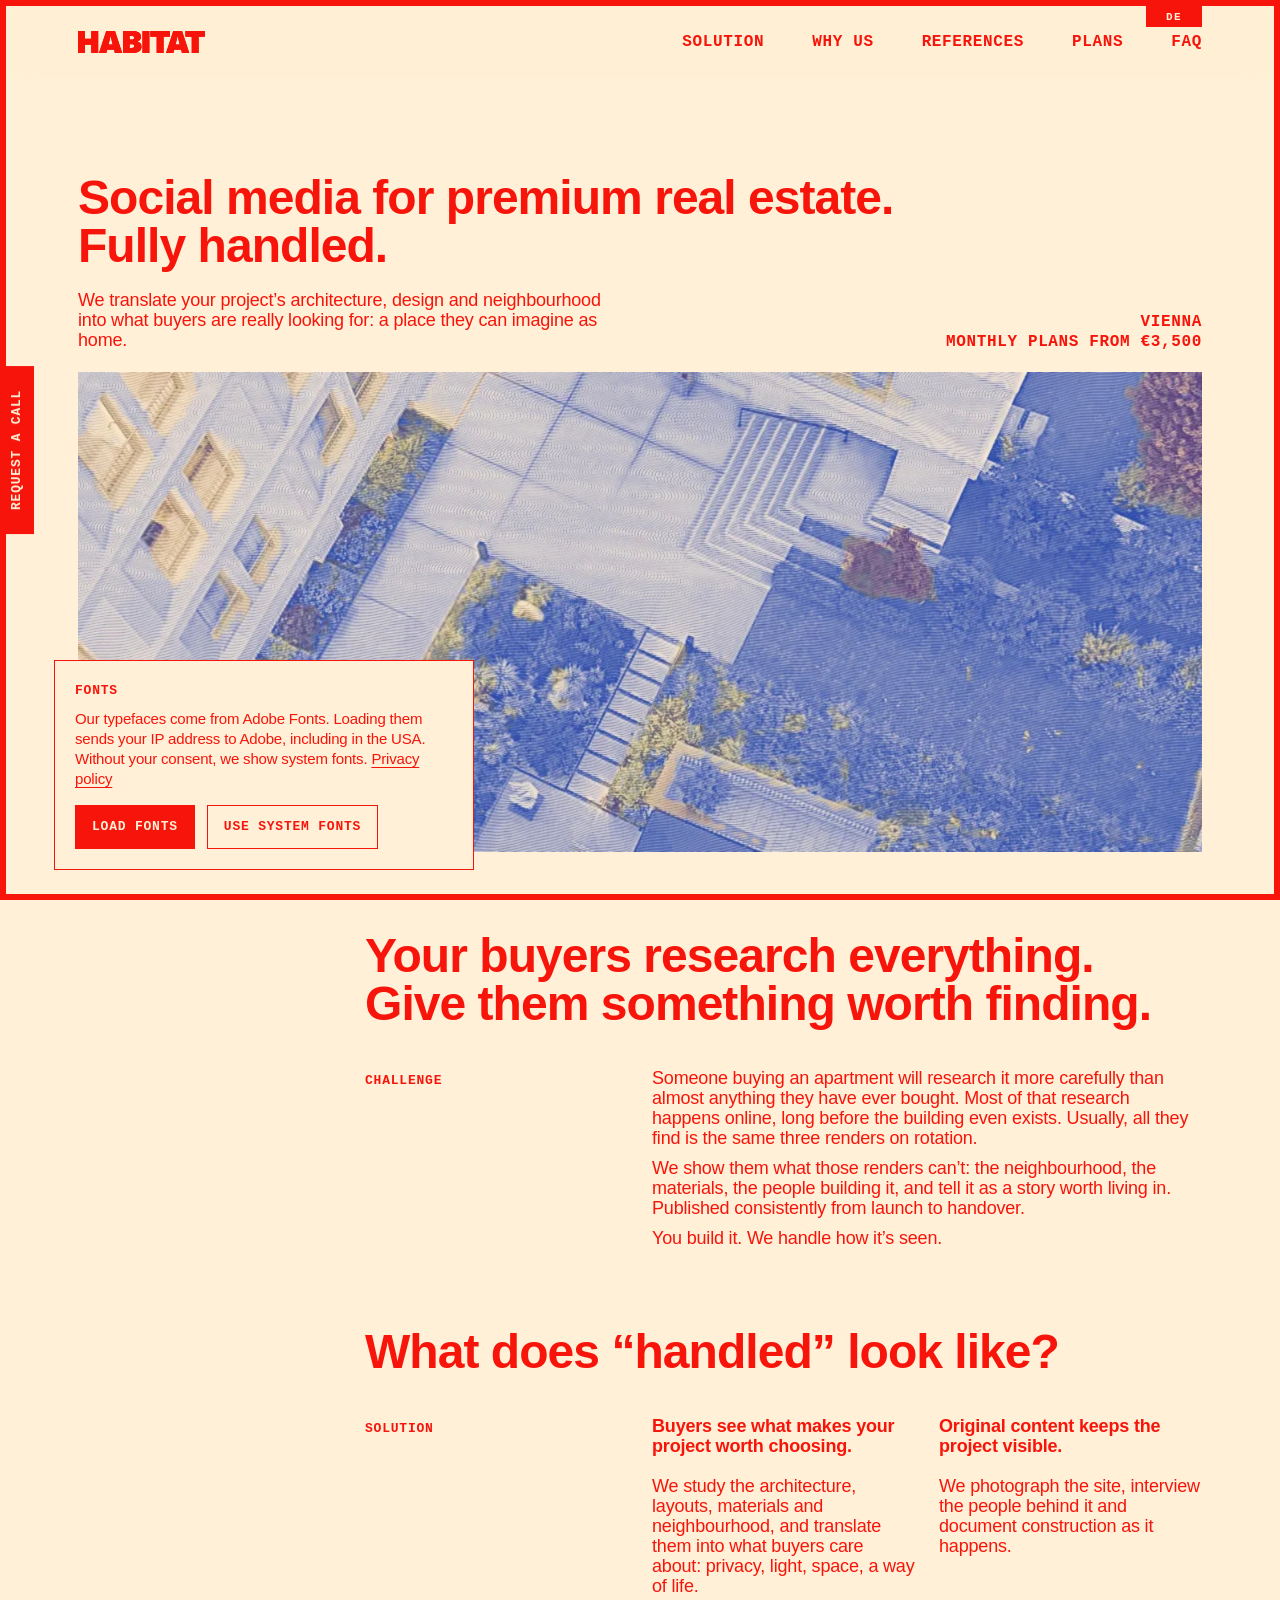
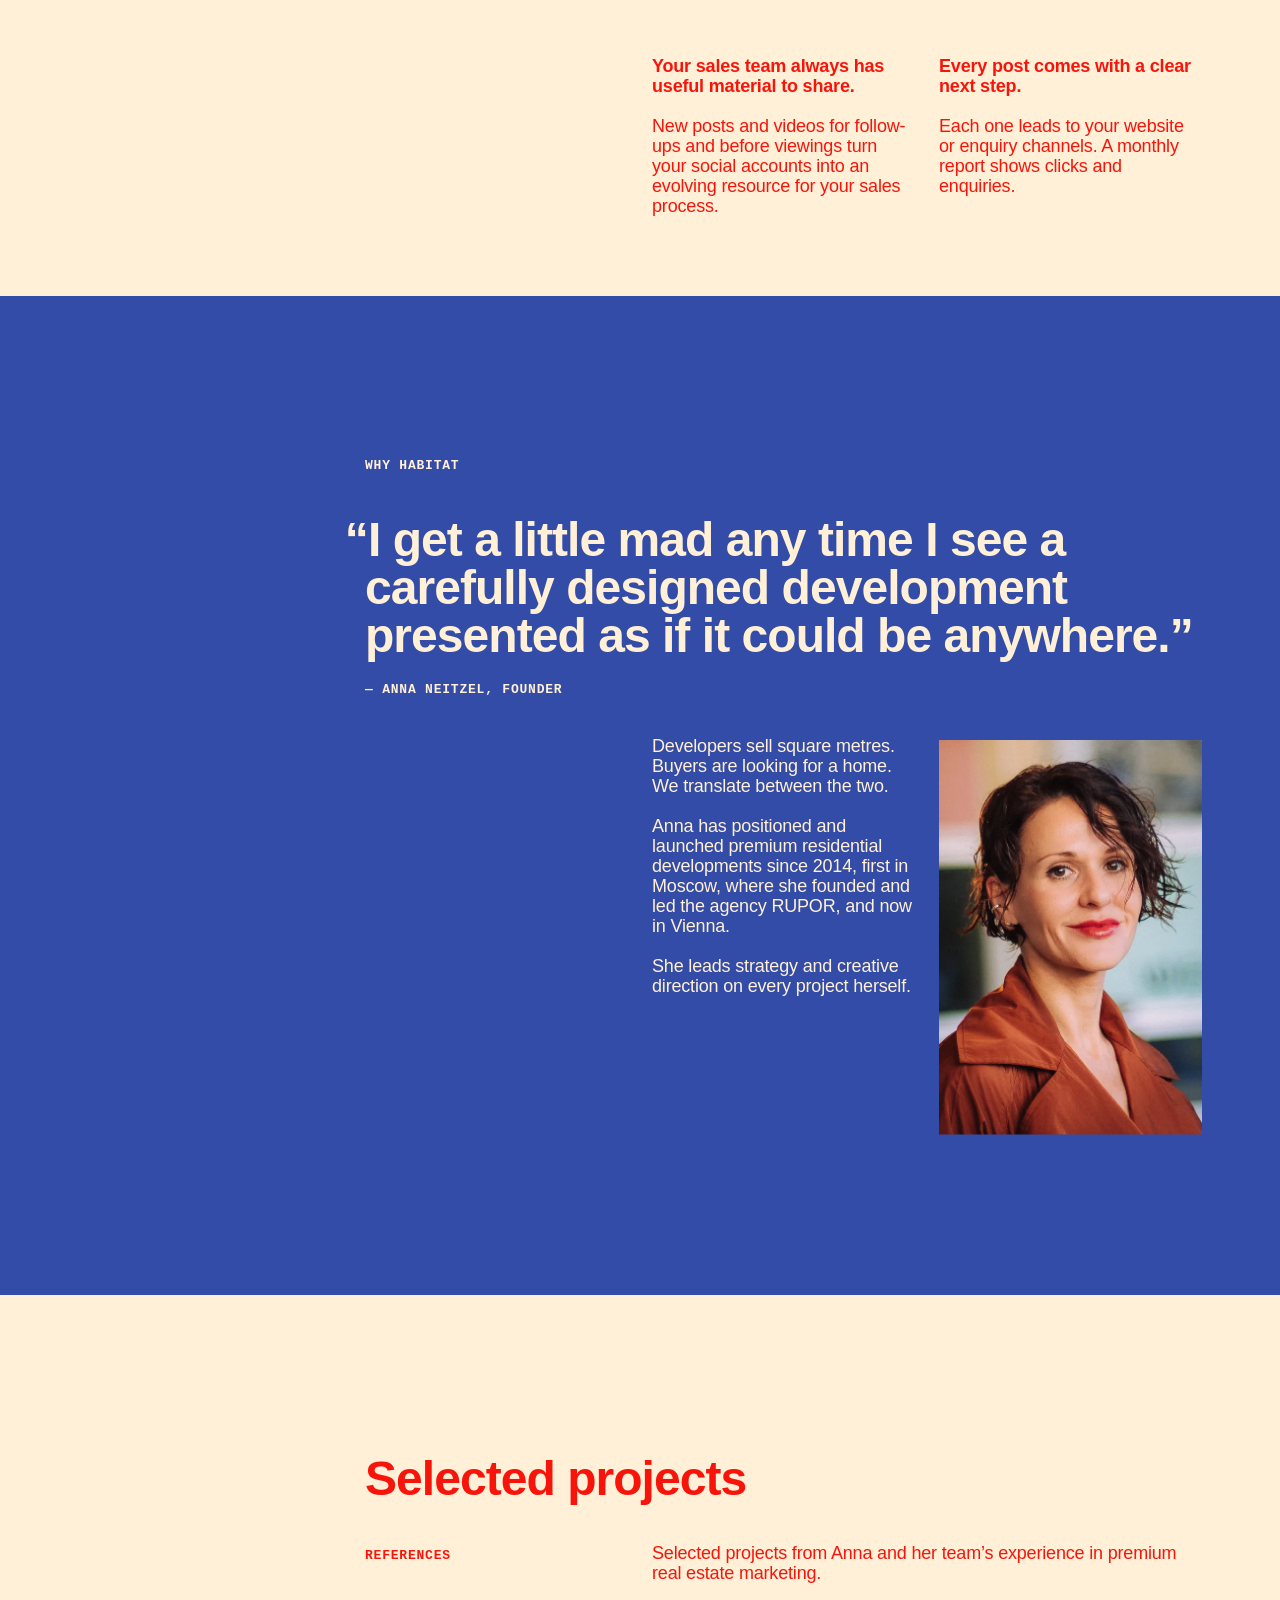
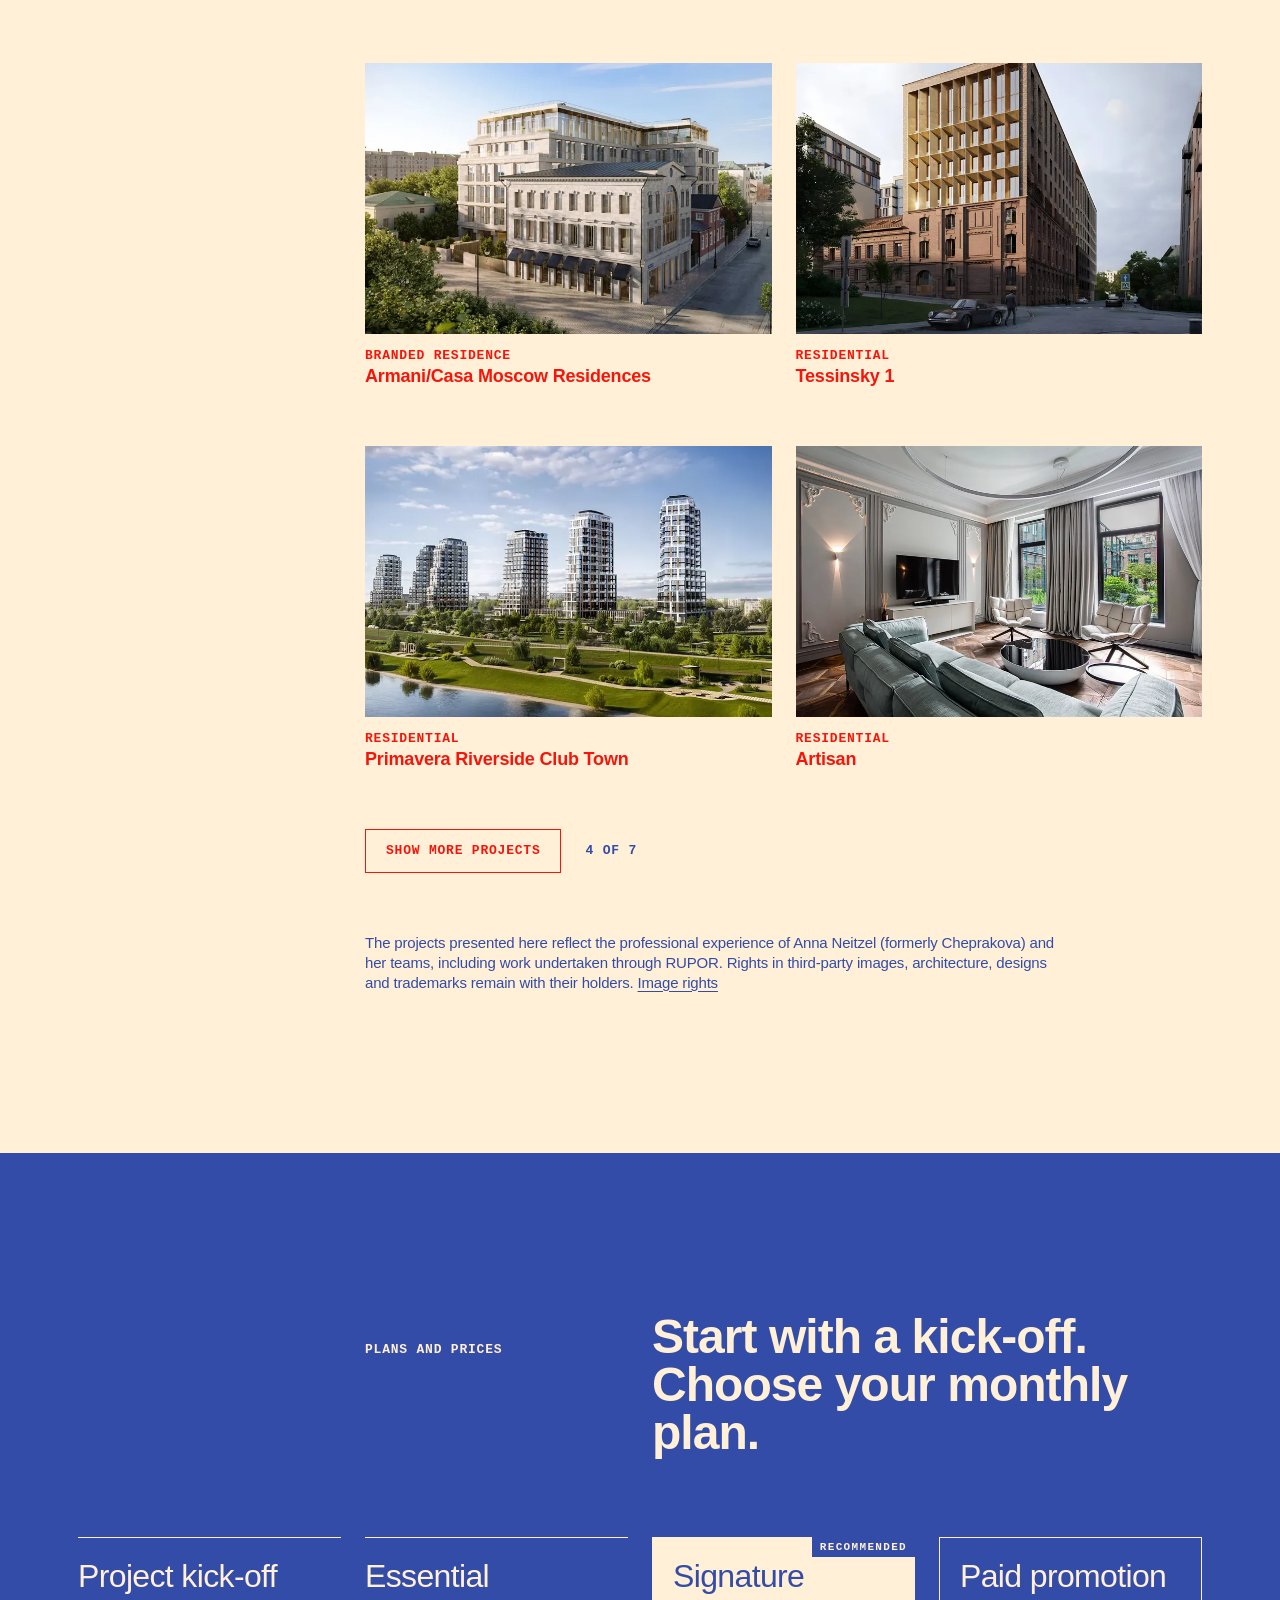
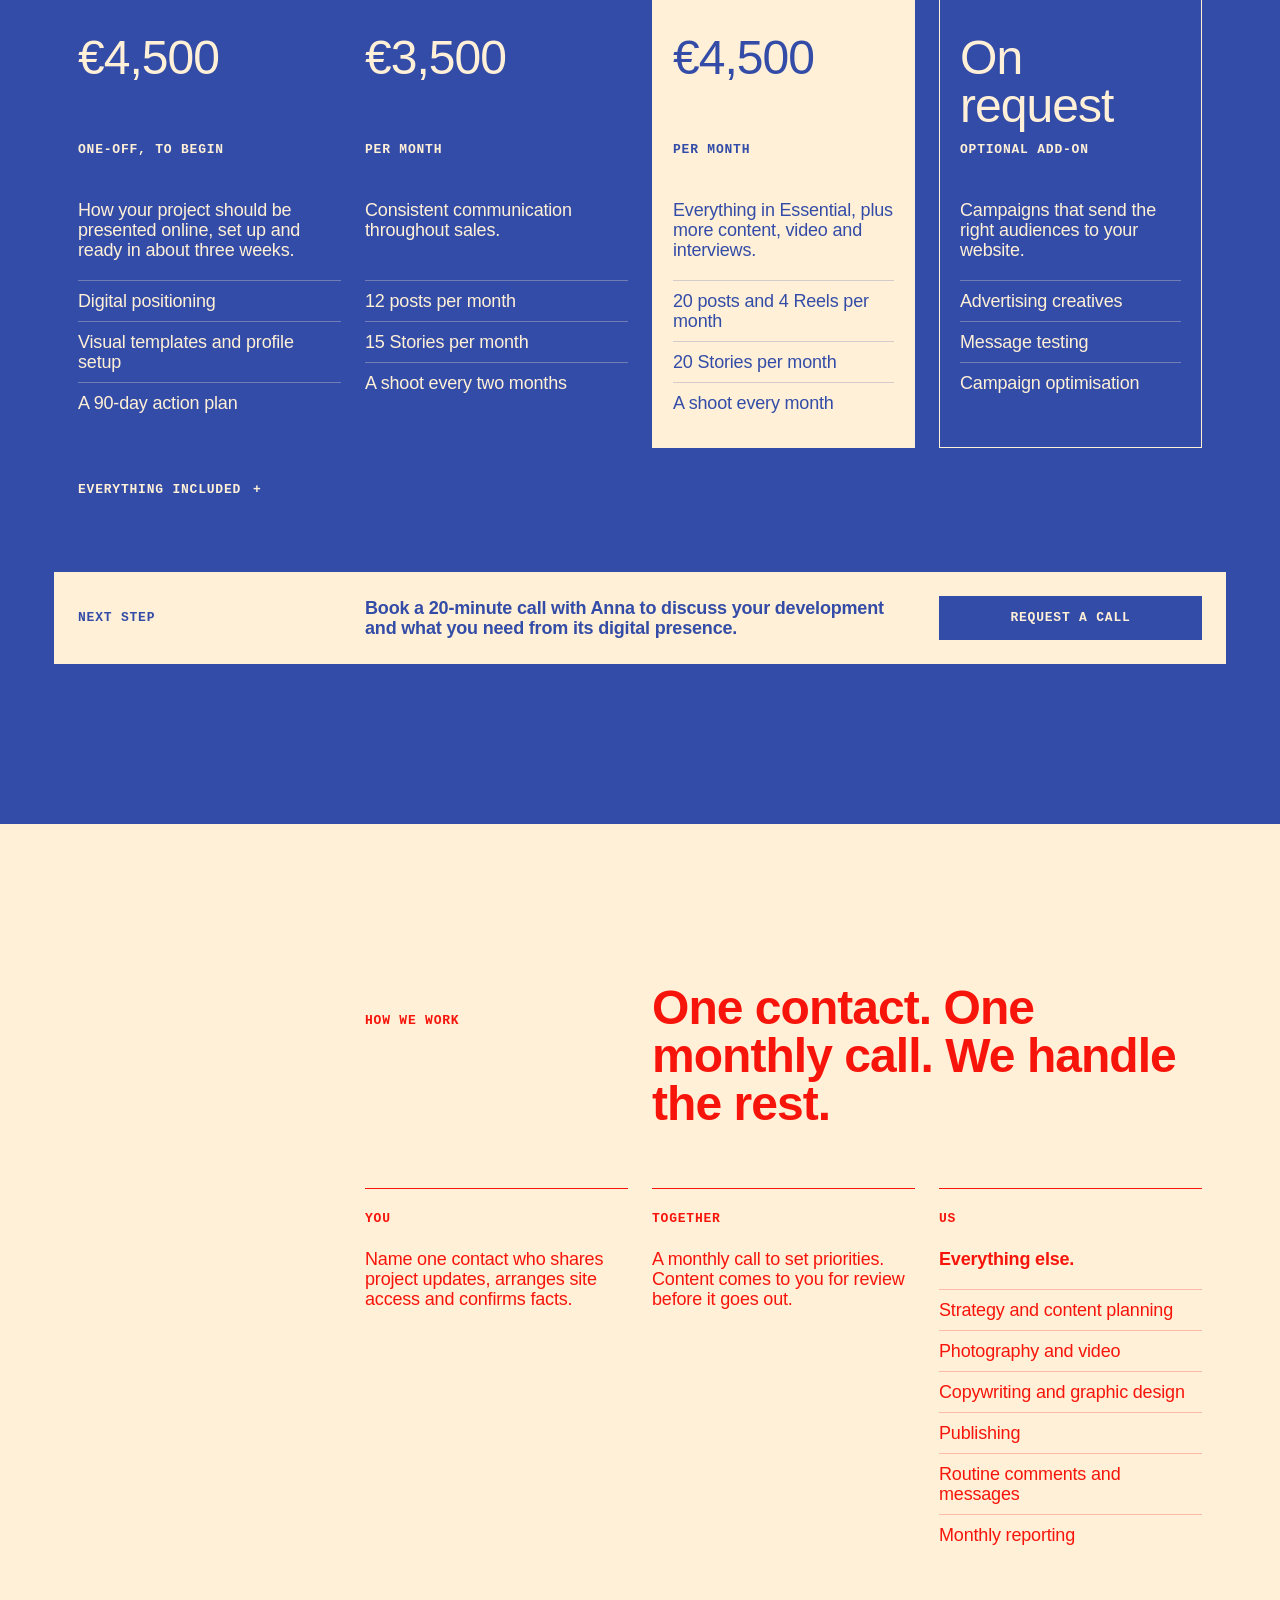
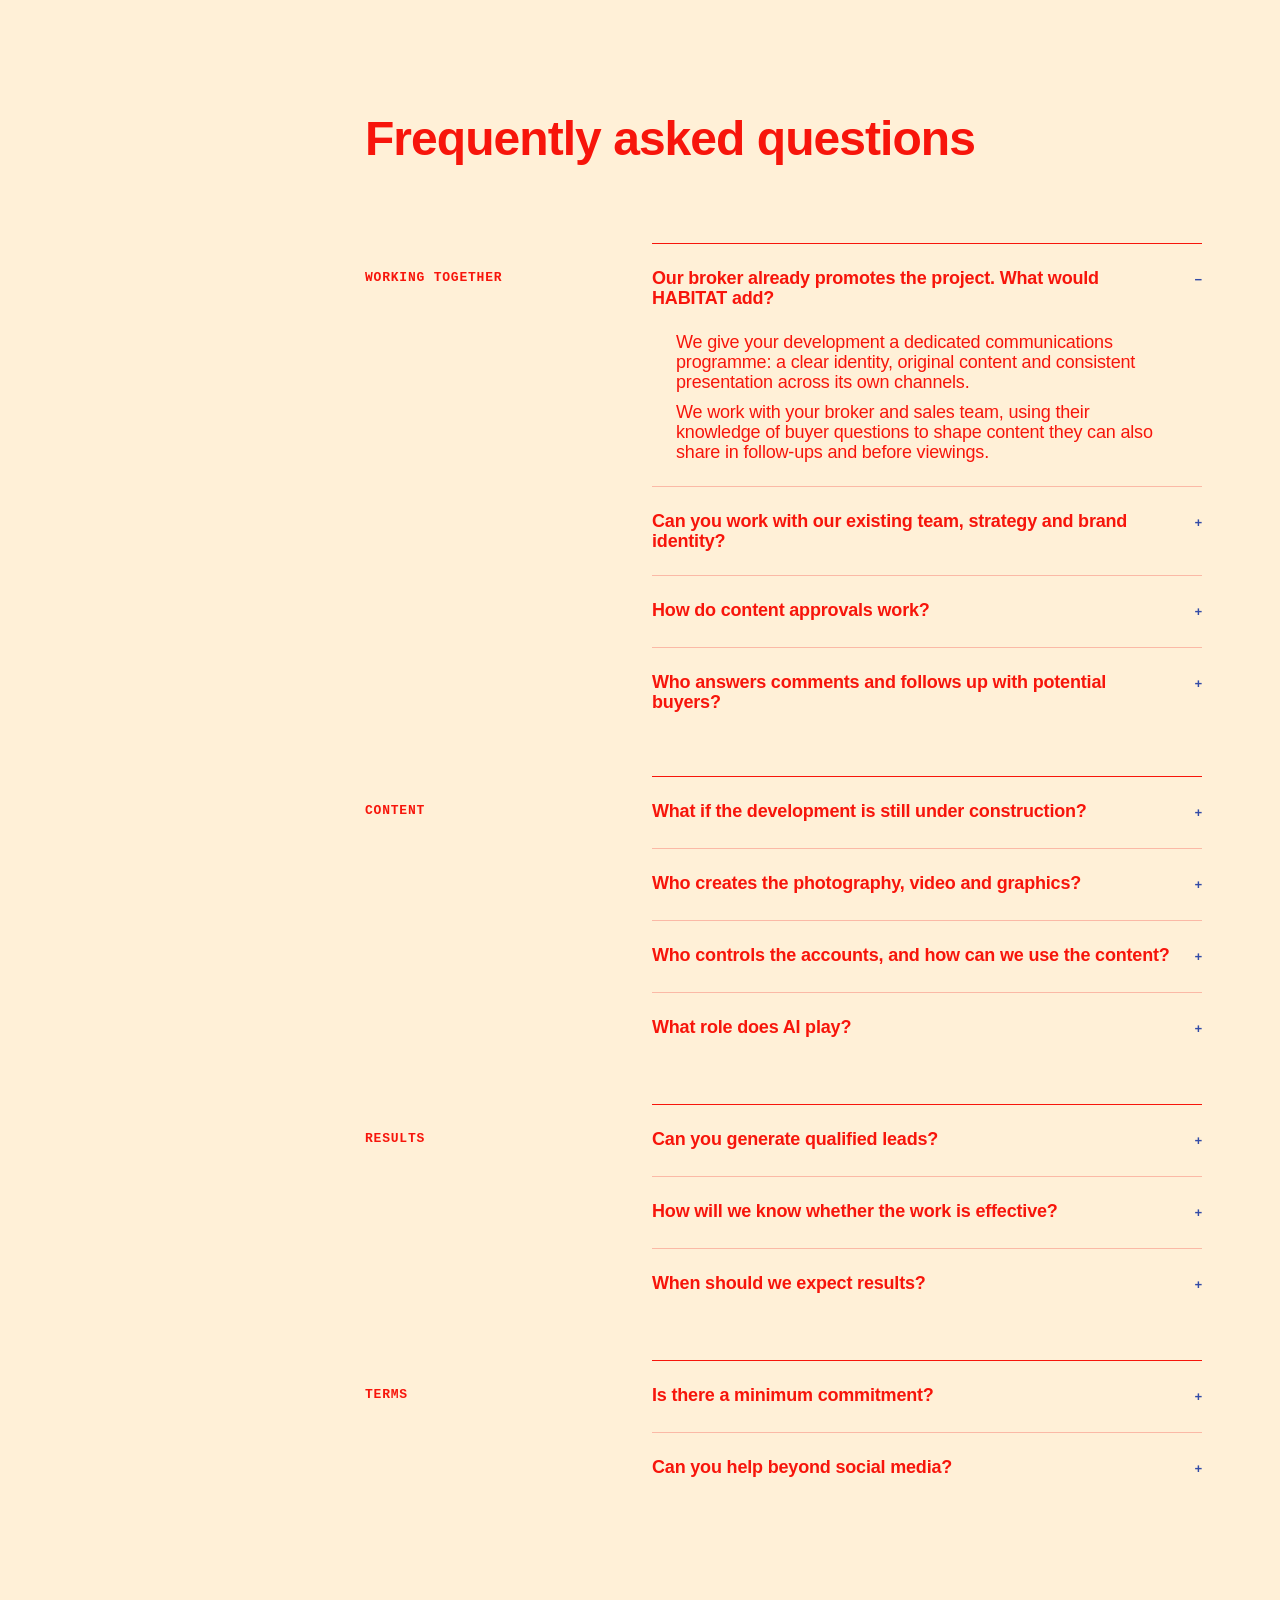
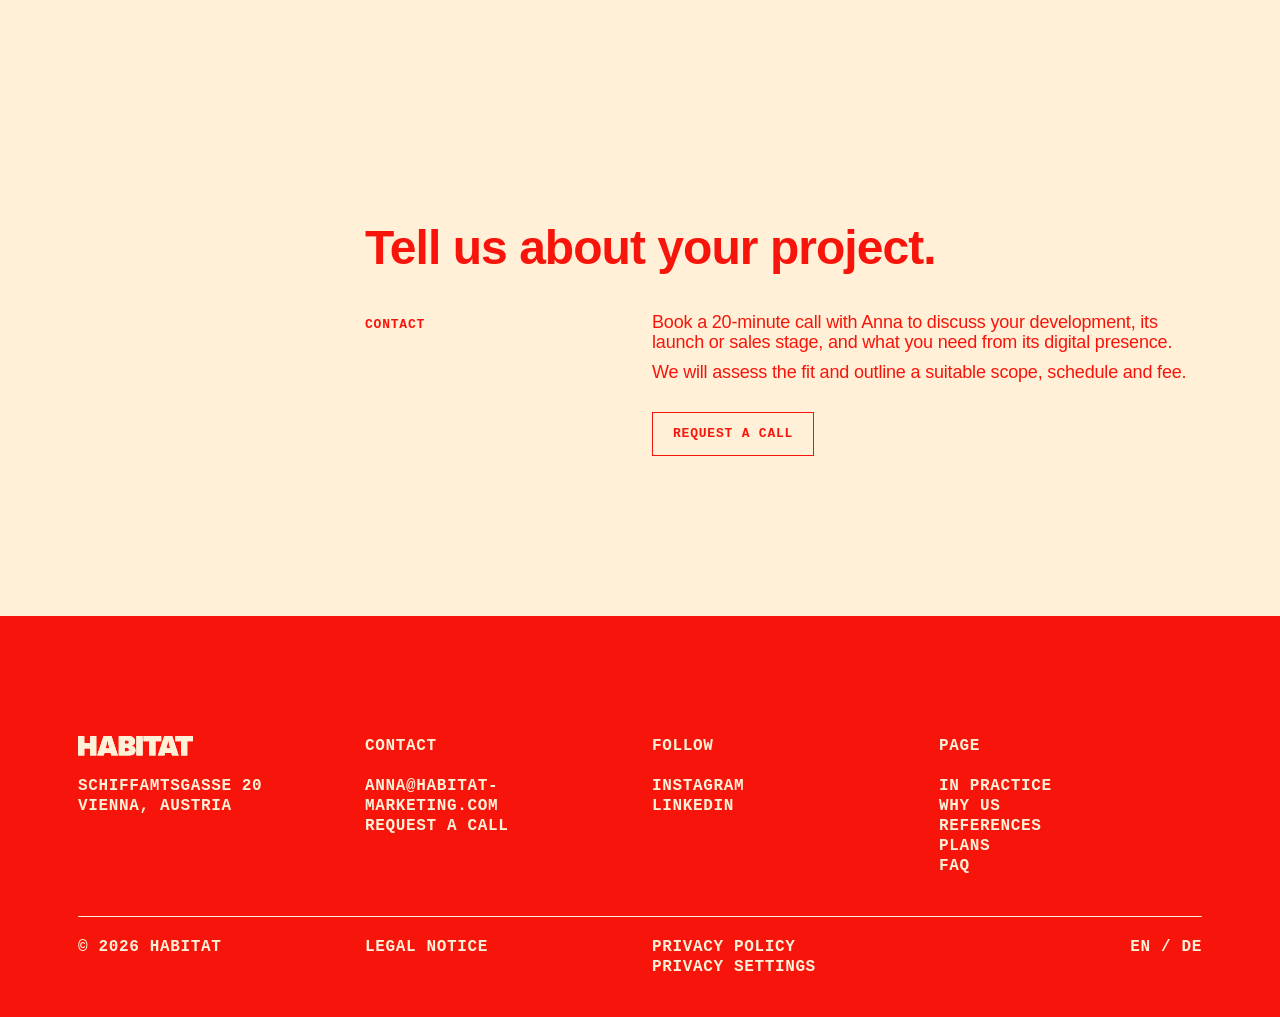
==== index.html @ a1c0ed97 "Legal pages, form notice, fonts consent" ====
<!doctype html>
<html lang="en">
<head>
<meta charset="utf-8">
<meta name="viewport" content="width=device-width, initial-scale=1">
<title>HABITAT — Social media for premium real estate, Vienna</title>
<meta name="description" content="HABITAT brings your project’s architecture, design and neighbourhood to life online. Social media for premium real estate in Vienna, fully handled. Monthly plans from €3,500.">
<meta property="og:title" content="HABITAT — Social media for premium real estate">
<meta property="og:description" content="Social media for premium real estate in Vienna. Fully handled.">
<meta property="og:image" content="assets/img/hero-courtyard.jpg">
<meta property="og:type" content="website">
<meta name="theme-color" content="#fff0d7">
<link rel="icon" href="assets/img/icons/favicon-32.png" sizes="32x32" type="image/png">
<link rel="icon" href="assets/img/icons/icon-192.png" sizes="192x192" type="image/png">
<link rel="icon" href="assets/img/icons/icon.svg" type="image/svg+xml">
<link rel="apple-touch-icon" href="assets/img/icons/apple-touch-icon.png">
<link rel="manifest" href="site.webmanifest">
<link rel="alternate" hreflang="en" href="./">
<link rel="alternate" hreflang="de" href="de/">
<!-- Adobe Fonts load only after consent (see main.js, "Fonts consent"); otherwise system fonts are used -->
<script>(function(){try{var c=JSON.parse(localStorage.getItem("habitat-fonts")||"null");if(c&&c.v==="yes"&&Date.now()-c.t<15768000000){var l=document.createElement("link");l.rel="stylesheet";l.id="adobe-fonts";l.href="https://use.typekit.net/uzy3lzg.css";document.head.appendChild(l);}}catch(e){}})();</script>
<link rel="stylesheet" href="styles.css">
<script src="main.js" defer></script>
</head>
<body>

<a class="skip" href="#main">Skip to content</a>

<!-- The red frame, fixed on all four sides of the viewport -->
<div class="frame" aria-hidden="true"></div>

<!-- "Request a call": red tab on the left edge (desktop), red bar along the bottom (mobile) -->
<a class="rail" href="#request-call">Request a call</a>

<!-- Fixed top bar inside the frame.
     Desktop: logo · nav (current section in blue) · DE tab
     Mobile:  logo, or the current section name once past the hero · menu square -->
<header class="top">
  <div class="wrap top__inner">
    <a class="top__home" href="#top" aria-label="HABITAT, back to top">
      <img class="top__logo" src="assets/img/habitat-logo-red.svg" alt="HABITAT" width="127" height="22">
      <span class="top__section label" aria-hidden="true"></span>
    </a>
    <nav class="top__nav nav" aria-label="Main">
      <a href="#approach">Solution</a>
      <a href="#why-us">Why us</a>
      <a href="#references">References</a>
      <a href="#plans">Plans</a>
      <a href="#faq">FAQ</a>
    </nav>
    <a class="top__lang" href="de/" lang="de" hreflang="de" title="Deutsch">DE</a>
    <button class="top__menu" type="button" aria-label="Open menu" aria-controls="menu" aria-expanded="false" data-open-menu>
      <svg width="20" height="12" viewBox="0 0 20 12" aria-hidden="true"><path d="M0 1h20M0 11h20" stroke="currentColor" stroke-width="2" fill="none"/></svg>
    </button>
  </div>
</header>

<main id="main">

<!-- 01 HERO -->
<section class="hero" id="top" data-section="">
  <div class="wrap">
    <h1 class="display hero__title">Social media for premium real estate.<br>Fully handled.</h1>

    <div class="grid hero__intro">
      <p class="g-12">We translate your project’s architecture, design and neighbourhood into what buyers are really looking for: a place they can imagine as home.</p>
      <p class="g-4 nav hero__meta">Vienna<br>Monthly plans from €3,500</p>
    </div>

    <img class="hero__img" src="assets/img/hero-courtyard-1600.webp" srcset="assets/img/hero-courtyard-1600.webp 1600w, assets/img/hero-courtyard-2400.webp 2400w" sizes="100vw" alt="Aerial view of a residential courtyard garden" width="2400" height="897" fetchpriority="high">
  </div>
</section>

<!-- 02 CHALLENGE -->
<section class="section section--challenge" data-section="Challenge">
  <div class="wrap grid stack">
    <h2 class="display g-24">Your buyers research everything.<br class="d-only"> Give them something worth finding.</h2>
    <p class="label g-2 first-m">Challenge</p>
    <div class="g-34 copy">
      <p>Someone buying an apartment will research it more carefully than almost anything they have ever bought. Most of that research happens online, long before the building even exists. Usually, all they find is the same three renders on rotation.</p>
      <p>We show them what those renders can’t: the neighbourhood, the materials, the people building it, and tell it as a story worth living in. Published consistently from launch to handover.</p>
      <p>You build it. We handle how it’s seen.</p>
    </div>
  </div>
</section>

<!-- 03 HANDLED -->
<section class="section section--handled" id="approach" data-section="In practice">
  <div class="wrap grid stack">
    <h2 class="display g-24">What does “handled” look like?</h2>
    <p class="label g-2 first-m">Solution</p>
    <div class="g-34 handled">
      <article>
        <h3 class="b">Buyers see what makes your project worth choosing.</h3>
        <p>We study the architecture, layouts, materials and neighbourhood, and translate them into what buyers care about: privacy, light, space, a way of life.</p>
      </article>
      <article>
        <h3 class="b">Original content keeps the project visible.</h3>
        <p>We photograph the site, interview the people behind it and document construction as it happens.</p>
      </article>
      <article>
        <h3 class="b">Your sales team always has useful material to share.</h3>
        <p>New posts and videos for follow-ups and before viewings turn your social accounts into an evolving resource for your sales process.</p>
      </article>
      <article>
        <h3 class="b">Every post comes with a clear next step.</h3>
        <p>Each one leads to your website or enquiry channels. A monthly report shows clicks and enquiries.</p>
      </article>
    </div>
  </div>
</section>

<!-- 04 WHY HABITAT -->
<section class="section section--why ground-blue" id="why-us" data-section="Why us">
  <div class="wrap">
    <div class="grid">
      <h2 class="label g-2">Why HABITAT</h2>
    </div>
    <figure class="grid why__quote">
      <blockquote class="g-24">
        <p class="display hang">“I get a little mad any time I see a carefully designed development presented as if it could be anywhere.”</p>
      </blockquote>
      <figcaption class="label g-24">— Anna Neitzel, founder</figcaption>
    </figure>
    <div class="grid why__bio">
      <img class="g-4" src="assets/img/anna/anna-neitzel-800.webp" srcset="assets/img/anna/anna-neitzel-800.webp 533w, assets/img/anna/anna-neitzel-1200.webp 800w" sizes="(max-width: 760px) 100vw, 25vw" alt="Portrait of Anna Neitzel, founder of HABITAT" width="800" height="1200" loading="lazy">
      
      <p class="g-3">Developers sell square metres. Buyers are looking for a home. We translate between the two.<br> <br>Anna has positioned and launched premium residential developments since 2014, first in Moscow, where she founded and led the agency RUPOR, and now in Vienna.<br><br> She leads strategy and creative direction on every project herself.</p>
    </div>
  </div>
</section>

<!-- 05 PROJECTS -->
<section class="section section--projects" id="references" data-section="References">
  <div class="wrap">
    <div class="grid stack">
      <h2 class="display g-24">Selected projects</h2>
      <p class="label g-2 first-m">References</p>
      <p class="g-34">Selected projects from Anna and her team’s experience in premium real estate marketing.</p>
    </div>

    <div class="grid projects">
      <!--
        One <li> per project. The card shows category + name.
        Everything inside .project__detail only appears in the project dialog.
        To add a real photo, replace a <span class="ph …"> with
        <img src="assets/img/projects/…jpg" alt="…" loading="lazy">.
      -->
      <ul class="projects__list g-24" role="list">

        <li class="project">
          <button class="project__card" type="button">
            <img class="ph--card" src="assets/img/projects/armani-casa/front-800.webp" srcset="assets/img/projects/armani-casa/front-800.webp 800w, assets/img/projects/armani-casa/front-1600.webp 1600w" sizes="(max-width: 760px) 100vw, 36vw" width="1600" height="941" alt="Armani/Casa Moscow Residences, street view of the residence" loading="lazy">
            <span class="label">Branded residence</span>
            <span class="project__name">Armani/Casa Moscow Residences</span>
          </button>
          <div class="project__detail" hidden>
            <p class="detail__role">Communications strategy · Luxury real estate marketing</p>
            <p class="detail__snippet">Launching a branded residence</p>
            <p>We developed launch communications for an Armani/Casa branded residence, translating the brand’s design identity into a luxury real estate proposition. Working with the international brand team, we aligned messaging, content and visual presentation with global guidelines to create a consistent market introduction.</p>
            <img class="detail__main" src="assets/img/projects/armani-casa/front-1600.webp" srcset="assets/img/projects/armani-casa/front-800.webp 800w, assets/img/projects/armani-casa/front-1600.webp 1600w" sizes="(max-width: 760px) 100vw, 30vw" width="1600" height="941" alt="Armani/Casa Moscow Residences, street view of the residence" loading="lazy">
            <img class="detail__side" src="assets/img/projects/armani-casa/lobby-800.webp" srcset="assets/img/projects/armani-casa/lobby-800.webp 800w, assets/img/projects/armani-casa/lobby-1600.webp 1600w" sizes="(max-width: 760px) 50vw, 30vw" width="1600" height="1200" alt="Armani/Casa Moscow Residences, lobby" loading="lazy">
            <img class="detail__side" src="assets/img/projects/armani-casa/street-800.webp" srcset="assets/img/projects/armani-casa/street-800.webp 800w, assets/img/projects/armani-casa/street-1600.webp 1600w" sizes="(max-width: 760px) 50vw, 30vw" width="1260" height="1035" alt="Armani/Casa Moscow Residences, entrance on the street" loading="lazy">
          </div>
        </li>

        <li class="project">
          <button class="project__card" type="button">
            <img class="ph--card" src="assets/img/projects/tessinsky-1/front-800.webp" srcset="assets/img/projects/tessinsky-1/front-800.webp 800w, assets/img/projects/tessinsky-1/front-1600.webp 1600w" sizes="(max-width: 760px) 100vw, 36vw" width="1600" height="995" alt="Tessinsky 1, the new building beside the historic brick house" loading="lazy">
            <span class="label">Residential</span>
            <span class="project__name">Tessinsky 1</span>
          </button>
          <div class="project__detail" hidden>
            <p class="detail__role">Launch strategy · Social media management · PR · Events</p>
            <p class="detail__snippet">From pre-launch positioning to ongoing promotion</p>
            <p>We developed positioning and launch communications for Tessinsky 1, a luxury residential project combining heritage and contemporary architecture. Our work included real estate PR, social media strategy, visual content and a launch event attended by 25 journalists and influencers. Ongoing communications supported the project throughout our collaboration; it sold out in less than two years.</p>
            <img class="detail__main" src="assets/img/projects/tessinsky-1/front-1600.webp" srcset="assets/img/projects/tessinsky-1/front-800.webp 800w, assets/img/projects/tessinsky-1/front-1600.webp 1600w" sizes="(max-width: 760px) 100vw, 30vw" width="1600" height="995" alt="Tessinsky 1, the new building beside the historic brick house" loading="lazy">
            <img class="detail__side" src="assets/img/projects/tessinsky-1/facade-800.webp" srcset="assets/img/projects/tessinsky-1/facade-800.webp 800w, assets/img/projects/tessinsky-1/facade-1600.webp 1600w" sizes="(max-width: 760px) 50vw, 30vw" width="1600" height="1078" alt="Tessinsky 1, dark brick facade with brass balconies" loading="lazy">
            <img class="detail__side" src="assets/img/projects/tessinsky-1/living-800.webp" srcset="assets/img/projects/tessinsky-1/living-800.webp 800w, assets/img/projects/tessinsky-1/living-1600.webp 1600w" sizes="(max-width: 760px) 50vw, 30vw" width="1600" height="1143" alt="Tessinsky 1, double-height living room" loading="lazy">
          </div>
        </li>

        <li class="project">
          <button class="project__card" type="button">
            <img class="ph--card" src="assets/img/projects/primavera/riverview-800.webp" srcset="assets/img/projects/primavera/riverview-800.webp 800w, assets/img/projects/primavera/riverview-1600.webp 1600w" sizes="(max-width: 760px) 100vw, 36vw" width="906" height="906" alt="Primavera, residential towers along the river" loading="lazy">
            <span class="label">Residential</span>
            <span class="project__name">Primavera Riverside Club Town</span>
          </button>
          <div class="project__detail" hidden>
            <p class="detail__role">Social media · Influencer marketing · Performance marketing support · PR · Reputation management</p>
            <p class="detail__snippet">Building demand for premium residences</p>
            <p>We positioned a riverside development around architecture, nature and wellbeing. Real estate PR, social media management, influencer marketing, broker events and online reputation management supported the launch and ongoing promotion. The project ranked among Moscow’s top five premium residential bestsellers in 2023 and 2024.</p>
            <img class="detail__main" src="assets/img/projects/primavera/riverview-1600.webp" srcset="assets/img/projects/primavera/riverview-800.webp 800w, assets/img/projects/primavera/riverview-1600.webp 1600w" sizes="(max-width: 760px) 100vw, 30vw" width="906" height="906" alt="Primavera, residential towers along the river" loading="lazy">
            <img class="detail__side" src="assets/img/projects/primavera/park-800.webp" srcset="assets/img/projects/primavera/park-800.webp 800w, assets/img/projects/primavera/park-1600.webp 1600w" sizes="(max-width: 760px) 50vw, 30vw" width="1280" height="800" alt="Primavera, landscaped park between the buildings" loading="lazy">
            <img class="detail__side" src="assets/img/projects/primavera/penthouse-800.webp" srcset="assets/img/projects/primavera/penthouse-800.webp 800w, assets/img/projects/primavera/penthouse-1600.webp 1600w" sizes="(max-width: 760px) 50vw, 30vw" width="1280" height="908" alt="Primavera, penthouse terrace overlooking the river at sunset" loading="lazy">
          </div>
        </li>

        <li class="project">
          <button class="project__card" type="button">
            <img class="ph--card" src="assets/img/projects/artisan/living-800.webp" srcset="assets/img/projects/artisan/living-800.webp 800w, assets/img/projects/artisan/living-1600.webp 1600w" sizes="(max-width: 760px) 100vw, 36vw" width="1600" height="1067" alt="Artisan, living room with garden view" loading="lazy">
            <span class="label">Residential</span>
            <span class="project__name">Artisan</span>
          </button>
          <div class="project__detail" hidden>
            <p class="detail__role">Social media management · Brand collaborations · PR · Events</p>
            <p class="detail__snippet">Luxury real estate marketing through design and lifestyle</p>
            <p>We managed social media, PR and events for Artisan, a luxury residential project in Swiss financial group Valartis’s portfolio. Our work combined social media strategy, visual concepts and content planning with media relations and brand collaborations. Editorial stories about architecture, interiors and lifestyle sustained interest beyond construction updates.</p>
            <img class="detail__main" src="assets/img/projects/artisan/living-1600.webp" srcset="assets/img/projects/artisan/living-800.webp 800w, assets/img/projects/artisan/living-1600.webp 1600w" sizes="(max-width: 760px) 100vw, 30vw" width="1600" height="1067" alt="Artisan, living room with garden view" loading="lazy">
            <img class="detail__side" src="assets/img/projects/artisan/courtyard-800.webp" srcset="assets/img/projects/artisan/courtyard-800.webp 800w, assets/img/projects/artisan/courtyard-1600.webp 1600w" sizes="(max-width: 760px) 50vw, 30vw" width="1600" height="1067" alt="Artisan, planted courtyard between brick buildings" loading="lazy">
            <img class="detail__side" src="assets/img/projects/artisan/lobby-800.webp" srcset="assets/img/projects/artisan/lobby-800.webp 800w, assets/img/projects/artisan/lobby-1600.webp 1600w" sizes="(max-width: 760px) 50vw, 30vw" width="1600" height="966" alt="Artisan, marble lobby" loading="lazy">
          </div>
        </li>

        <li class="project">
          <button class="project__card" type="button">
            <img class="ph--card" src="assets/img/projects/turandot/front-800.webp" srcset="assets/img/projects/turandot/front-800.webp 800w, assets/img/projects/turandot/front-1600.webp 1600w" sizes="(max-width: 760px) 100vw, 36vw" width="1280" height="918" alt="Turandot Residences, the building behind its garden" loading="lazy">
            <span class="label">Residential</span>
            <span class="project__name">Turandot Residences</span>
          </button>
          <div class="project__detail" hidden>
            <p class="detail__role">Social media management · Brand collaborations · PR · Events</p>
            <p class="detail__snippet">Sustaining visibility for luxury residences</p>
            <p>We provided real estate PR, social media management and event support for Turandot Residences, part of Swiss financial group Valartis’s property portfolio. Our work covered visual concepts, content planning and publication, media relations and brand collaborations. As construction news slowed, special projects and fresh editorial angles kept the development visible.</p>
            <img class="detail__main" src="assets/img/projects/turandot/front-1600.webp" srcset="assets/img/projects/turandot/front-800.webp 800w, assets/img/projects/turandot/front-1600.webp 1600w" sizes="(max-width: 760px) 100vw, 30vw" width="1280" height="918" alt="Turandot Residences, the building behind its garden" loading="lazy">
            <img class="detail__side" src="assets/img/projects/turandot/street-800.webp" srcset="assets/img/projects/turandot/street-800.webp 800w, assets/img/projects/turandot/street-1600.webp 1600w" sizes="(max-width: 760px) 50vw, 30vw" width="1300" height="867" alt="Turandot Residences, street view with the new building behind" loading="lazy">
            <img class="detail__side" src="assets/img/projects/turandot/winterview-800.webp" srcset="assets/img/projects/turandot/winterview-800.webp 800w, assets/img/projects/turandot/winterview-1600.webp 1600w" sizes="(max-width: 760px) 50vw, 30vw" width="1280" height="853" alt="Turandot Residences, winter view over the rooftops of central Moscow" loading="lazy">
          </div>
        </li>

        <li class="project">
          <button class="project__card" type="button">
            <img class="ph--card" src="assets/img/projects/central-telegraph/front-800.webp" srcset="assets/img/projects/central-telegraph/front-800.webp 800w, assets/img/projects/central-telegraph/front-1600.webp 1600w" sizes="(max-width: 760px) 100vw, 36vw" width="1600" height="1066" alt="Central Telegraph, the landmark building at dusk" loading="lazy">
            <span class="label">Heritage</span>
            <span class="project__name">Central Telegraph</span>
          </button>
          <div class="project__detail" hidden>
            <p class="detail__role">PR · Reputation management · Stakeholder engagement</p>
            <p class="detail__snippet">Communicating heritage redevelopment under public scrutiny</p>
            <p>We developed positioning and communications for a protected landmark’s transformation into a mixed-use destination. Heritage PR, stakeholder dialogue, expert commentary and social media reputation management addressed concerns about preservation and redevelopment. The campaign generated 60+ media features and opened dialogue between the developer, authorities and architectural community.</p>
            <img class="detail__main" src="assets/img/projects/central-telegraph/front-1600.webp" srcset="assets/img/projects/central-telegraph/front-800.webp 800w, assets/img/projects/central-telegraph/front-1600.webp 1600w" sizes="(max-width: 760px) 100vw, 30vw" width="1600" height="1066" alt="Central Telegraph, the landmark building at dusk" loading="lazy">
            <img class="detail__side" src="assets/img/projects/central-telegraph/lobby-800.webp" srcset="assets/img/projects/central-telegraph/lobby-800.webp 800w, assets/img/projects/central-telegraph/lobby-1600.webp 1600w" sizes="(max-width: 760px) 50vw, 30vw" width="1200" height="750" alt="Central Telegraph, redeveloped entrance hall" loading="lazy">
            <img class="detail__side" src="assets/img/projects/central-telegraph/hall-800.webp" srcset="assets/img/projects/central-telegraph/hall-800.webp 800w, assets/img/projects/central-telegraph/hall-1600.webp 1600w" sizes="(max-width: 760px) 50vw, 30vw" width="1200" height="800" alt="Central Telegraph, auditorium" loading="lazy">
          </div>
        </li>

        <li class="project">
          <button class="project__card" type="button">
            <img class="ph--card" src="assets/img/projects/cote-rocheuse/vineyard-800.webp" srcset="assets/img/projects/cote-rocheuse/vineyard-800.webp 800w, assets/img/projects/cote-rocheuse/vineyard-1600.webp 1600w" sizes="(max-width: 760px) 100vw, 36vw" width="1200" height="800" alt="Côte Rocheuse, the winery among the vineyards" loading="lazy">
            <span class="label">Architecture</span>
            <span class="project__name">Côte Rocheuse Winery</span>
          </button>
          <div class="project__detail" hidden>
            <p class="detail__role">Architecture PR · International media relations</p>
            <p class="detail__snippet">International visibility for a destination winery</p>
            <p>We developed an international PR campaign connecting the winery’s architecture with wine, design and travel. Targeted media outreach and storytelling secured coverage in ArchDaily and Wine Spectator, among other publications. The project was also shortlisted for the World Architecture Festival, extending its international profile.</p>
            <img class="detail__main" src="assets/img/projects/cote-rocheuse/vineyard-1600.webp" srcset="assets/img/projects/cote-rocheuse/vineyard-800.webp 800w, assets/img/projects/cote-rocheuse/vineyard-1600.webp 1600w" sizes="(max-width: 760px) 100vw, 30vw" width="1200" height="800" alt="Côte Rocheuse, the winery among the vineyards" loading="lazy">
            <img class="detail__side" src="assets/img/projects/cote-rocheuse/stairs-800.webp" srcset="assets/img/projects/cote-rocheuse/stairs-800.webp 800w, assets/img/projects/cote-rocheuse/stairs-1600.webp 1600w" sizes="(max-width: 760px) 50vw, 30vw" width="800" height="1200" alt="Côte Rocheuse, concrete terrace and stairs" loading="lazy">
            <img class="detail__side" src="assets/img/projects/cote-rocheuse/cellar-800.webp" srcset="assets/img/projects/cote-rocheuse/cellar-800.webp 800w, assets/img/projects/cote-rocheuse/cellar-1600.webp 1600w" sizes="(max-width: 760px) 50vw, 30vw" width="1200" height="800" alt="Côte Rocheuse, production hall with panoramic window" loading="lazy">
          </div>
        </li>

      </ul>

      <div class="projects__more g-24" hidden>
        <button class="btn" type="button" data-more>Show more projects</button>
        <p class="label meta" aria-live="polite"><span data-count>4</span> of <span data-total>14</span></p>
      </div>
      <p class="g-24 projects__note">The projects presented here reflect the professional experience of Anna Neitzel (formerly Cheprakova) and her teams, including work undertaken through RUPOR. Rights in third-party images, architecture, designs and trademarks remain with their holders. <a href="legal-notice/#image-rights">Image rights</a></p>
    </div>
  </div>
</section>

<!-- 06 PLANS -->
<section class="section section--plans ground-blue" id="plans" data-section="Plans">
  <div class="wrap">
    <div class="grid stack">
      <h2 class="display g-34">Start with a kick-off.<br>Choose your monthly plan.</h2>
      <p class="label g-2 first-m">Plans and prices</p>
    </div>

    <div class="grid plans" data-plans>
      <article class="plan">
        <h3 class="plan__name">Project kick-off</h3>
        <p class="plan__price">€4,500</p>
        <p class="label plan__unit">One-off, to begin</p>
        <p class="plan__lead">How your project should be presented online, set up and ready in about three weeks.</p>
        <ul class="plan__list" role="list">
          <li>Digital positioning</li>
          <li>Visual templates and profile setup</li>
          <li>A 90-day action plan</li>
        </ul>
        <div class="plan__more">
          <p class="label">Also included</p>
          <p>Review of your existing materials and digital presence. Competitor assessment. Channel priorities and content pillars. Initial rollout.</p>
        </div>
      </article>

      <article class="plan">
        <h3 class="plan__name">Essential</h3>
        <p class="plan__price">€3,500</p>
        <p class="label plan__unit">Per month</p>
        <p class="plan__lead">Consistent communication throughout sales.</p>
        <ul class="plan__list" role="list">
          <li>12 posts per month</li>
          <li>15 Stories per month</li>
          <li>A shoot every two months</li>
        </ul>
        <div class="plan__more">
          <p class="label">Also included</p>
          <p>Instagram, Facebook and LinkedIn. Content planning, copywriting, graphic design, publishing, community management and monthly reporting. Shoots cover the project or its location.</p>
        </div>
      </article>

      <article class="plan plan--featured">
        <span class="plan__flag label">Recommended</span>
        <h3 class="plan__name">Signature</h3>
        <p class="plan__price">€4,500</p>
        <p class="label plan__unit">Per month</p>
        <p class="plan__lead">Everything in Essential, plus more content, video and interviews.</p>
        <ul class="plan__list" role="list">
          <li>20 posts and 4 Reels per month</li>
          <li>20 Stories per month</li>
          <li>A shoot every month</li>
        </ul>
        <div class="plan__more">
          <p class="label">Also included</p>
          <p>Everything in Essential. Monthly shoots can cover the project, its location or your team.</p>
        </div>
      </article>

      <article class="plan plan--addon">
        <h3 class="plan__name">Paid promotion</h3>
        <p class="plan__price">On request</p>
        <p class="label plan__unit">Optional add-on</p>
        <p class="plan__lead">Campaigns that send the right audiences to your website.</p>
        <ul class="plan__list" role="list">
          <li>Advertising creatives</li>
          <li>Message testing</li>
          <li>Campaign optimisation</li>
        </ul>
        <div class="plan__more">
          <p class="label">Good to know</p>
          <p>Media budget and third-party costs are separate. Additional work is agreed and priced before it begins.</p>
        </div>
      </article>
    </div>

    <button class="toggle label" type="button" aria-expanded="false" data-plans-toggle>
      <span data-toggle-text>Everything included</span> <span aria-hidden="true" data-toggle-sign>+</span>
    </button>

    <div class="grid nextstep">
      <p class="label g-1">Next step</p>
      <p class="b g-23">Book a 20-minute call with Anna to discuss your development and what you need from its digital presence.</p>
      <a class="btn btn--blue g-4" href="#request-call">Request a call</a>
    </div>
  </div>
</section>

<section class="section section--how" data-section="Plans" data-nav="plans">
  <div class="wrap">
    <div class="grid stack">
      <p class="label g-2 first-m">How we work</p>
      <h2 class="display g-34">One contact. One monthly call. We handle the rest.</h2>
    </div>
    <div class="grid how">
      <div class="g-2 how__col">
        <p class="label">You</p>
        <p>Name one contact who shares project updates, arranges site access and confirms facts.</p>
      </div>
      <div class="g-3 how__col">
        <p class="label">Together</p>
        <p>A monthly call to set priorities. Content comes to you for review before it goes out.</p>
      </div>
      <div class="g-4 how__col">
        <p class="label">Us</p>
        <p class="b">Everything else.</p>
        <ul class="how__list" role="list">
          <li>Strategy and content planning</li>
          <li>Photography and video</li>
          <li>Copywriting and graphic design</li>
          <li>Publishing</li>
          <li>Routine comments and messages</li>
          <li>Monthly reporting</li>
        </ul>
      </div>
    </div>
  </div>
</section>

<!-- 07 FAQ -->
<section class="section section--faq" id="faq" data-section="FAQ">
  <div class="wrap">
    <div class="grid">
      <h2 class="display g-24">Frequently asked questions</h2>
    </div>

    <div class="faq">
      <div class="grid faq__group">
        <p class="label g-2 faq__title">Working together</p>
        <div class="g-34 faq__items">
          <details name="faq" open>
            <summary>Our broker already promotes the project. What would HABITAT add?</summary>
            <div class="faq__a">
              <p>We give your development a dedicated communications programme: a clear identity, original content and consistent presentation across its own channels.</p>
              <p>We work with your broker and sales team, using their knowledge of buyer questions to shape content they can also share in follow-ups and before viewings.</p>
            </div>
          </details>
          <details name="faq">
            <summary>Can you work with our existing team, strategy and brand identity?</summary>
            <div class="faq__a">
              <p>Yes. We review what is already in place and build on it. An existing strategy becomes a practical content and channel plan, while your brand identity guides the visual presentation.</p>
              <p>We can work alongside your marketing team or provide senior communications leadership where there is no dedicated team in-house.</p>
            </div>
          </details>
          <details name="faq">
            <summary>How do content approvals work?</summary>
            <div class="faq__a">
              <p>We prepare content for review through a shared approval process. Your nominated contact checks project facts and consolidates feedback from your team.</p>
              <p>We agree approval deadlines at the start so content can be published on schedule. The initial rollout includes one consolidated revision round, and its timing depends on timely access to materials, accounts and approvals.</p>
            </div>
          </details>
          <details name="faq">
            <summary>Who answers comments and follows up with potential buyers?</summary>
            <div class="faq__a">
              <p>We handle routine social media comments and messages using agreed project information. Questions about availability, pricing, viewings or negotiations go to your sales team.</p>
              <p>Sensitive issues and complaints are escalated to the appropriate contact.</p>
            </div>
          </details>
        </div>
      </div>

      <div class="grid faq__group">
        <p class="label g-2 faq__title">Content</p>
        <div class="g-34 faq__items">
          <details name="faq">
            <summary>What if the development is still under construction?</summary>
            <div class="faq__a">
              <p>There is already a story to tell: the architect’s thinking, the layouts, material choices, views, neighbourhood and people behind the project.</p>
              <p>We combine approved renders with original photography, interviews and progress updates, clearly distinguishing planned features from completed work.</p>
            </div>
          </details>
          <details name="faq">
            <summary>Who creates the photography, video and graphics?</summary>
            <div class="faq__a">
              <p>We organise production and create the visual assets needed for the agreed content plan, using your brand identity and approved project materials.</p>
              <p>Essential includes a shoot every two months; Signature includes a monthly shoot. We agree the subjects and required outputs in advance. Additional production can be arranged separately.</p>
            </div>
          </details>
          <details name="faq">
            <summary>Who controls the accounts, and how can we use the content?</summary>
            <div class="faq__a">
              <p>Your project’s accounts remain under your control.</p>
              <p>Photography includes non-exclusive, perpetual usage rights for your owned digital channels, corporate communications, PR and business-development materials. We confirm any additional permissions needed for advertising or third-party use before publication.</p>
            </div>
          </details>
          <details name="faq">
            <summary>What role does AI play?</summary>
            <div class="faq__a">
              <p>AI can assist with research, drafting and production. Effective property communications still require accurate project knowledge, original material, editorial judgement and a clear visual direction.</p>
              <p>Our team remains responsible for the content, its accuracy and its presentation.</p>
            </div>
          </details>
        </div>
      </div>

      <div class="grid faq__group">
        <p class="label g-2 faq__title">Results</p>
        <div class="g-34 faq__items">
          <details name="faq">
            <summary>Can you generate qualified leads?</summary>
            <div class="faq__a">
              <p>Paid campaigns can support lead generation where the website, enquiry process and tracking are ready. Objectives and KPIs are agreed according to the media budget, website and available tracking.</p>
              <p>Before launch, we agree what counts as a relevant enquiry and how it will be measured. Feedback from your sales team helps us assess lead quality and refine the campaigns.</p>
            </div>
          </details>
          <details name="faq">
            <summary>How will we know whether the work is effective?</summary>
            <div class="faq__a">
              <p>We establish a baseline and report monthly on relevant measures, including audience reach, engagement and website clicks.</p>
              <p>Where tracking allows, we also report on enquiries and campaign costs. Your sales team’s feedback helps connect the digital data with buyer interest and the quality of conversations.</p>
            </div>
          </details>
          <details name="faq">
            <summary>When should we expect results?</summary>
            <div class="faq__a">
              <p>The initial rollout establishes a consistent presentation and regular publishing. We use the first three months to assess audience response and refine content and promotion.</p>
              <p>Enquiries and sales also depend on the property, pricing, market conditions, media budget and sales follow-up. We agree realistic objectives for the project’s stage.</p>
            </div>
          </details>
        </div>
      </div>

      <div class="grid faq__group">
        <p class="label g-2 faq__title">Terms</p>
        <div class="g-34 faq__items">
          <details name="faq">
            <summary>Is there a minimum commitment?</summary>
            <div class="faq__a">
              <p>Monthly plans begin with a three-month commitment. After that, you can cancel monthly under the agreed contract terms.</p>
            </div>
          </details>
          <details name="faq">
            <summary>Can you help beyond social media?</summary>
            <div class="faq__a">
              <p>Yes. Positioning and launch communications are available as separately scoped projects.</p>
            </div>
          </details>
        </div>
      </div>
    </div>
  </div>
</section>

<!-- 08 CONTACT -->
<section class="section section--contact" id="contact" data-section="Contact">
  <div class="wrap grid stack">
    <h2 class="display g-24">Tell us about your project.</h2>
    <p class="label g-2 first-m">Contact</p>
    <div class="g-34 copy">
      <p>Book a 20-minute call with Anna to discuss your development, its launch or sales stage, and what you need from its digital presence.</p>
      <p>We will assess the fit and outline a suitable scope, schedule and fee.</p>
      <p><a class="btn contact__btn" href="#request-call">Request a call</a></p>
    </div>
  </div>
</section>

</main>

<!-- 09 FOOTER -->
<footer class="footer ground-red" data-section="">
  <div class="wrap">
    
    <div class="grid footer__cols">
      <div class="footer__col footer__studio">
           <img class="footer__mark" src="assets/img/habitat-logo-cream.svg" alt="HABITAT" width="1284" height="222" loading="lazy">

        <p>Schiffamtsgasse 20</p>
        <p>Vienna, Austria</p>
      </div>
      <div class="footer__col footer__contact">
        <p class="footer__h">Contact</p>
        <a href="mailto:anna@habitat-marketing.com">anna@habitat-marketing.com</a>
        <!--<a href="#">Phone number]</a> -->
        <a href="#request-call">Request a call</a>
      </div>
      <div class="footer__col footer__follow">
        <p class="footer__h">Follow</p>
        <a href="https://www.instagram.com/habitat_marketing/">Instagram</a>
        <a href="https://www.linkedin.com/company/habitat-marketing-communications">LinkedIn</a>
      </div>
      <nav class="footer__col footer__page" aria-label="Footer">
        <p class="footer__h">Page</p>
        <a href="#approach">In practice</a>
        <a href="#why-us">Why us</a>
        <a href="#references">References</a>
        <a href="#plans">Plans</a>
        <a href="#faq">FAQ</a>
      </nav>
    </div>

    <div class="grid footer__legal">
      <p>© 2026 HABITAT</p>
      <a href="legal-notice/">Legal notice</a>
      <p class="footer__privacy"><a href="privacy/" data-privacy-link>Privacy policy</a><button type="button" class="footer__btn" data-privacy-settings>Privacy settings</button></p>
      <p class="footer__lang"><a href="./" aria-current="page">EN</a> / <a href="de/" lang="de" hreflang="de">DE</a></p>
    </div>
  </div>
</footer>


<!-- MENU (mobile) -->
<dialog class="menu ground-red" id="menu" aria-label="Menu">
  <div class="menu__head">
    <img src="assets/img/habitat-logo-cream.svg" alt="HABITAT" width="104" height="18">
    <button class="menu__close" type="button" aria-label="Close menu" data-close>
      <svg width="16" height="16" viewBox="0 0 16 16" aria-hidden="true"><path d="M1 1l14 14M15 1L1 15" stroke="currentColor" stroke-width="2" fill="none"/></svg>
    </button>
  </div>
  <nav class="menu__nav" aria-label="Main">
    <a href="#approach">In practice</a>
    <a href="#why-us">Why us</a>
    <a href="#references">References</a>
    <a href="#plans">Plans</a>
    <a href="#faq">FAQ</a>
    <a href="#contact">Contact</a>
  </nav>
  <div class="menu__foot label">
    <a class="btn btn--cream" href="#request-call">Request a call</a>
    <p><a href="./" aria-current="page">EN</a> / <a href="de/" lang="de" hreflang="de">DE</a></p>
  </div>
</dialog>


<!-- PROJECT DIALOG — filled from the clicked project's .project__detail -->
<dialog class="pdialog" id="project-dialog" aria-labelledby="pd-name">
  <div class="pdialog__inner">
    <div class="grid pdialog__bar">
      <p class="label meta g-1"><span data-pd-num>01</span> / <span data-pd-total>14</span></p>
      <button class="btn g-4 pdialog__close" type="button" data-close>Close</button>
    </div>
    <!-- Row 1: title (cols 1–3) · category (col 4, right).
         Row 2: large 3:2 image (cols 1–2) · two 3:2 images stacked (col 3) · text (col 4) -->
    <div class="grid pdialog__body">
      <h3 class="display pdialog__title" id="pd-name" data-pd-name></h3>
      <p class="label pdialog__tag" data-pd-tag></p>
      <div class="pdialog__main" data-pd-main></div>
      <div class="pdialog__thumbs" data-pd-thumbs></div>
      <div class="pdialog__text" data-pd-text></div>
    </div>
    <!-- Pinned to the bottom of the dialog -->
    <div class="grid pdialog__nav">
      <button class="btn g-1" type="button" data-pd-prev><span class="d-only">Previous project</span><span class="m-only">Previous</span></button>
      <button class="btn g-4" type="button" data-pd-next><span class="d-only">Next project</span><span class="m-only">Next</span></button>
    </div>
  </div>
</dialog>


<!-- REQUEST A CALL DIALOG — sent via Formspree (works on GitHub Pages) -->
<dialog class="cdialog ground-blue" id="request-call" aria-label="Request a call">
  <div class="cdialog__inner">
    <div class="grid cdialog__bar">
      <p class="label g-1">Request a call</p>
      <button class="btn btn--cream g-4" type="button" data-close>Close</button>
    </div>

    <div class="grid cdialog__body">
      <figure class="g-2 cdialog__anna">
        <img src="assets/img/anna/anna-neitzel-800.webp" srcset="assets/img/anna/anna-neitzel-800.webp 533w, assets/img/anna/anna-neitzel-1200.webp 800w" sizes="(max-width: 760px) 100vw, 25vw" alt="Anna Neitzel" width="800" height="1200" loading="lazy">
        <figcaption class="label">You will speak with<br>Anna Neitzel, founder</figcaption>
      </figure>

      <div class="g-34">
        <!-- Formspree form: xwlvjoaz (submissions go to the account that owns it) -->
        <form class="cform" name="request-call" method="POST" action="https://formspree.io/f/xwlvjoaz" novalidate>
          <input type="hidden" name="_subject" value="HABITAT — new call request">
          <p class="hp" aria-hidden="true"><label>Leave this empty <input name="_gotcha" tabindex="-1" autocomplete="off"></label></p>

          <h2 class="display">Tell us about your project.</h2>
          <p class="cform__intro">Book a 20-minute call with Anna. We will assess the fit and outline a suitable scope, schedule and fee.</p>

          <div class="cform__fields">
            <div class="field">
              <label class="label" for="f-name">Name *</label>
              <input id="f-name" name="name" type="text" autocomplete="name" required aria-describedby="f-name-err">
              <p class="label field__err" id="f-name-err" hidden>Please add your name</p>
            </div>
            <div class="field">
              <label class="label" for="f-company">Company</label>
              <input id="f-company" name="company" type="text" autocomplete="organization">
            </div>
            <div class="field field--wide">
              <label class="label" for="f-contact">Email or phone *</label>
              <input id="f-contact" name="contact" type="text" autocomplete="email" required aria-describedby="f-contact-err">
              <p class="label field__err" id="f-contact-err" hidden>Please add an email address or phone number</p>
            </div>
            <div class="field field--wide">
              <label class="label" for="f-project">Project name, location or website</label>
              <input id="f-project" name="project" type="text">
            </div>
            <div class="field field--wide">
              <label class="label" for="f-time">Preferred contact time</label>
              <input id="f-time" name="time" type="text">
            </div>
          </div>

          <div class="cform__foot">
            <p class="small">We use your details to respond to your enquiry and contact you about it. The form is processed through Formspree, which involves transferring data to the USA. Please see our <a href="privacy/">Privacy Policy</a> for further information.</p>
            <button class="btn btn--fill" type="submit">Send request</button>
          </div>
          <p class="label field__err cform__fail" role="alert" hidden>Something went wrong. Please write to anna@habitat-marketing.com instead.</p>
        </form>

        <div class="cthanks" role="status" hidden>
          <h2 class="display">Thank you.</h2>
          <p>Anna will contact you within two working days.</p>
          <button class="btn btn--cream" type="button" data-close>Back to the page</button>
        </div>
      </div>
    </div>
  </div>
</dialog>

</body>
</html>
---- styles.css ----
/* ==========================================================================
   HABITAT — styles.css
   One file for the whole site. Sections follow the page order.
   Breakpoints: tablet ≤ 1100px · mobile ≤ 760px
   ========================================================================== */


/* --------------------------------------------------------------------------
   1. Tokens
   -------------------------------------------------------------------------- */

:root {
  --cream: #fff0d7;
  --red: #f7150b;
  --blue: #334ca7;
  --line: #e3d8bc;          /* hairlines on cream */
  --line-red: #fbb9a6;      /* soft red hairlines (FAQ, lists) */
  --line-cream: rgba(255, 240, 215, 0.3);
  --ph: #f4e2c1;            /* image placeholder fill */

  --sans: "neue-haas-unica", "Neue Haas Unica", "Helvetica Neue", Helvetica, Arial, sans-serif;
  --mono: "degular-mono", "Degular Mono", ui-monospace, "SF Mono", SFMono-Regular, Menlo, Consolas, "Liberation Mono", monospace;

  --frame: 6px;             /* red viewport frame, all four sides */
  --pad: 72px;              /* inner margin: frame + pad = 78px to content */
  --gap: 24px;              /* column gutter */
  --top: 72px;              /* fixed top bar height (inside the frame) */
  --cta: 52px;              /* mobile "Request a call" bar along the bottom */

  --ease: cubic-bezier(.2, .7, .2, 1);
}

@media (max-width: 1100px) {
  :root { --pad: 40px; }
}

@media (max-width: 760px) {
  :root { --pad: 18px; --top: 56px; }
}


/* --------------------------------------------------------------------------
   2. Base
   -------------------------------------------------------------------------- */

*, *::before, *::after { box-sizing: border-box; }

html {
  scroll-behavior: smooth;
  -webkit-text-size-adjust: 100%;
}

html:has(dialog[open]) { overflow: hidden; }

body {
  margin: 0;
  background: var(--cream);
  color: var(--red);
  font-family: var(--sans);
  font-size: 18px;
  line-height: 20px;
  font-weight: 500;
  letter-spacing: -0.01em;
  -webkit-font-smoothing: antialiased;
  -moz-osx-font-smoothing: grayscale;
}

[hidden] { display: none !important; }

p, h1, h2, h3, ul, figure, blockquote { margin: 0; }
ul { padding: 0; }
img { display: block; max-width: 100%; height: auto; }
a { color: inherit; text-decoration: none; }
button { font: inherit; letter-spacing: inherit; }

:focus-visible { outline: 2px solid var(--blue); outline-offset: 4px; }
.ground-blue :focus-visible,
.ground-red :focus-visible,
.ground-blue:focus-visible { outline-color: var(--cream); }

.skip {
  position: absolute;
  left: -9999px;
  top: 12px;
  z-index: 200;
  padding: 12px 16px;
  background: var(--cream);
  color: var(--red);
}
.skip:focus { left: 18px; }


/* --------------------------------------------------------------------------
   3. Type
   -------------------------------------------------------------------------- */

.display {
  font-size: 48px;
  line-height: 48px;
  font-weight: 700;
  letter-spacing: -0.02em;
}

.label {
  font-family: var(--mono);
  font-size: 13px;
  line-height: 20px;
  font-weight: 700;
  letter-spacing: 0.06em;
  text-transform: uppercase;
}

.nav {
  font-family: var(--mono);
  font-size: 16px;
  line-height: 20px;
  font-weight: 700;
  letter-spacing: 0.04em;
  text-transform: uppercase;
}

.caption {
  font-family: var(--mono);
  font-size: 11px;
  line-height: 16px;
  font-weight: 700;
  letter-spacing: 0.12em;
  text-transform: uppercase;
}

.b { font-weight: 700; font-size: 18px; line-height: 20px; }
.small { font-size: 17px; font-weight: 400; }
.meta { color: var(--blue); }
.ground-blue .meta { color: inherit; }

.copy { display: flex; flex-direction: column; gap: 10px; }

.hang { text-indent: -0.42em; }

.m-only { display: none; }

@media (max-width: 760px) {
  .display { font-size: 32px; line-height: 36px; }
  .d-only { display: none; }
  .m-only { display: inline; }
}


/* --------------------------------------------------------------------------
   4. Layout: frame, wrap, 4-column grid
   -------------------------------------------------------------------------- */

.frame {
  position: fixed;
  inset: 0;
  z-index: 60;
  border: var(--frame) solid var(--red);
  pointer-events: none;
}

.wrap {
  max-width: 1440px;
  margin: 0 auto;
  padding-inline: calc(var(--frame) + var(--pad));
}

.grid {
  display: grid;
  grid-template-columns: repeat(4, minmax(0, 1fr));
  column-gap: var(--gap);
}

.g-1  { grid-column: 1; }
.g-2  { grid-column: 2; }
.g-3  { grid-column: 3; }
.g-4  { grid-column: 4; }
.g-12 { grid-column: 1 / span 2; }
.g-23 { grid-column: 2 / span 2; }
.g-24 { grid-column: 2 / span 3; }
.g-34 { grid-column: 3 / span 2; }

/* Headline row, then label (col 2) beside copy (cols 3–4) */
.stack { row-gap: 40px; align-items: baseline; }

@media (max-width: 760px) {
  .grid { grid-template-columns: minmax(0, 1fr); }
  .grid > [class*="g-"] { grid-column: 1; grid-row: auto; }
  /* Mobile: label first, headline 20 below it, copy 32 below that */
  .stack { row-gap: 0; }
  .stack > * { margin-top: 32px; }
  .stack > .first-m { order: -1; margin-top: 0; }
  .stack > .display { margin-top: 20px; }
}


/* --------------------------------------------------------------------------
   5. Buttons
   -------------------------------------------------------------------------- */

.btn {
  display: inline-flex;
  align-items: center;
  justify-content: center;
  height: 44px;
  padding: 0 20px;
  border: 1px solid currentColor;
  background: transparent;
  color: inherit;
  font-family: var(--mono);
  font-size: 13px;
  line-height: 20px;
  font-weight: 700;
  letter-spacing: 0.06em;
  text-transform: uppercase;
  white-space: nowrap;
  cursor: pointer;
  transition: background-color .2s, color .2s, border-color .2s;
}

.btn:hover { background: var(--red); border-color: var(--red); color: var(--cream); }

.btn--cream { color: var(--cream); border-color: var(--cream); }
.ground-blue .btn--cream:hover { background: var(--cream); border-color: var(--cream); color: var(--blue); }
.ground-red .btn--cream:hover { background: var(--cream); border-color: var(--cream); color: var(--red); }

.btn--blue { background: var(--blue); border-color: var(--blue); color: var(--cream); }
.btn--blue:hover { background: var(--red); border-color: var(--red); }

.btn--fill { background: var(--cream); border-color: var(--cream); color: var(--blue); }
.btn--fill:hover { background: var(--red); border-color: var(--red); color: var(--cream); }

.ground-blue { background: var(--blue); color: var(--cream); }
.ground-red { background: var(--red); color: var(--cream); }


/* --------------------------------------------------------------------------
   6. Fixed top bar (inside the frame) + "Request a call" rail / bottom bar
   -------------------------------------------------------------------------- */

html { scroll-padding-top: calc(var(--frame) + var(--top) + 12px); }

/* Milky, translucent cream — content blurs as it scrolls underneath */
.top {
  position: fixed;
  top: var(--frame);
  left: var(--frame);
  right: var(--frame);
  z-index: 55;
  height: var(--top);
  background: rgba(255, 240, 215, 0.78);
  -webkit-backdrop-filter: blur(16px) saturate(1.3);
  backdrop-filter: blur(16px) saturate(1.3);
}
@supports not ((backdrop-filter: blur(1px)) or (-webkit-backdrop-filter: blur(1px))) {
  .top { background: rgba(255, 240, 215, 0.96); }
}

.top__inner {
  position: relative;
  max-width: calc(1440px - var(--frame) * 2);
  height: 100%;
  margin: 0 auto;
  padding-inline: var(--pad);
  display: flex;
  align-items: center;
  gap: 24px;
}

.top__home { display: flex; align-items: center; min-width: 0; height: 44px; }
.top__logo { width: auto; height: 22px; }
.top__section { display: none; color: var(--blue); white-space: nowrap; overflow: hidden; text-overflow: ellipsis; }

.top__nav { display: flex; gap: 48px; margin-left: auto; }
.top__nav a { transition: color .2s; }
.top__nav a:hover,
.top__nav a[aria-current="true"] { color: var(--blue); }

/* DE tab hanging from the top of the frame */
.top__lang {
  position: absolute;
  top: 0;
  right: var(--pad);
  display: flex;
  align-items: center;
  justify-content: center;
  width: 56px;
  height: 21px;
  background: var(--red);
  color: var(--cream);
  font-family: var(--mono);
  font-size: 11px;
  line-height: 16px;
  font-weight: 700;
  letter-spacing: 0.12em;
}

.top__menu {
  display: none;
  flex: none;
  align-items: center;
  justify-content: center;
  width: 44px;
  height: 44px;
  margin-left: auto;
  padding: 0;
  border: 0;
  background: var(--red);
  color: var(--cream);
  cursor: pointer;
}

/* Desktop: red tab on the left edge of the frame */
.rail {
  position: fixed;
  left: 0;
  top: 50%;
  z-index: 70;
  display: flex;
  align-items: center;
  justify-content: center;
  width: 34px;
  min-height: 152px;
  padding: 24px 0;
  white-space: nowrap;
  background: var(--red);
  color: var(--cream);
  writing-mode: vertical-rl;
  transform: translateY(-50%) rotate(180deg);
  font-family: var(--mono);
  font-size: 13px;
  line-height: 20px;
  font-weight: 700;
  letter-spacing: 0.06em;
  text-transform: uppercase;
  transition: background-color .2s;
}
.rail:hover { background: var(--blue); }

@media (max-width: 1100px) {
  .top__nav { gap: 24px; }
}

@media (max-width: 760px) {
  body { padding-top: calc(var(--frame) + var(--top)); padding-bottom: var(--cta); }

  .top__inner { padding: 0 6px 0 var(--pad); gap: 12px; }
  .top__home { flex: 1; }
  .top__logo { height: 18px; }
  .top__nav, .top__lang { display: none; }
  .top__menu { display: flex; }
  .top.is-section .top__logo { display: none; }
  .top.is-section .top__section { display: block; }

  /* Mobile: the rail becomes the bottom edge of the frame */
  .rail {
    top: auto;
    bottom: 0;
    right: 0;
    width: auto;
    height: var(--cta);
    min-height: 0;
    padding: 0;
    writing-mode: horizontal-tb;
    transform: none;
  }
  .rail:hover { background: var(--red); }
  .rail:active { background: var(--blue); }
}


/* --------------------------------------------------------------------------
   7. Sections — shared spacing
   -------------------------------------------------------------------------- */

.section { padding-block: 160px; }

@media (max-width: 760px) {
  .section { padding-block: 100px; }
}


/* --------------------------------------------------------------------------
   8. 01 Hero
   -------------------------------------------------------------------------- */

.hero .wrap { padding-top: calc(var(--frame) + var(--top)); }

.hero__title { margin-top: 96px; }
.hero__intro { margin-top: 20px; align-items: last baseline; }
.hero__meta { text-align: right; }

.hero__img {
  width: 100%;
  height: 480px;
  margin-top: 20px;
  object-fit: cover;
}

@media (max-width: 1100px) {
  .hero__title { margin-top: 72px; }
  .hero__intro .g-12 { grid-column: 1 / span 3; }
}

@media (max-width: 760px) {
  .hero .wrap { padding-top: 0; padding-bottom: 24px; }
  .hero__title { margin-top: 48px; }
  .hero__intro .g-12 { grid-column: 1; }
  .hero__meta { margin-top: 20px; text-align: left; font-size: 13px; letter-spacing: 0.06em; }
  .hero__img { height: auto; aspect-ratio: 4 / 5; margin-top: 32px; }
}


/* --------------------------------------------------------------------------
   9. 02 Challenge · 03 Handled
   -------------------------------------------------------------------------- */

.section--challenge { padding: 80px 0 0; }
.section--handled { padding-block: 80px; }

.handled {
  display: grid;
  grid-template-columns: repeat(2, minmax(0, 1fr));
  column-gap: var(--gap);
  row-gap: 60px;
  align-items: start;
}
.handled p { margin-top: 20px; }
.handled p + p { margin-top: 10px; }

@media (max-width: 1100px) {
  .handled { grid-template-columns: minmax(0, 1fr); row-gap: 40px; }
}

@media (max-width: 760px) {
  .section--challenge { padding: 100px 0 0; }
  .section--handled { padding-block: 100px; }
}


/* --------------------------------------------------------------------------
   10. 04 Why HABITAT (blue)
   -------------------------------------------------------------------------- */

.why__quote { margin-top: 40px; row-gap: 20px; }
.why__bio { margin-top: 40px; align-items: start; }
.why__bio img { grid-row: 1; width: 100%; aspect-ratio: 2 / 3; object-fit: cover; }
.why__bio p { grid-row: 1; margin-top: -4px; }

@media (max-width: 1100px) {
  .why__bio p { grid-column: 2 / span 2; }
}

@media (max-width: 760px) {
  .why__quote { margin-top: 20px; }
  .why__bio img { aspect-ratio: 4 / 5; object-position: 50% 25%; }
  .why__bio p { margin-top: 24px; }
}


/* --------------------------------------------------------------------------
   11. 05 Projects
   -------------------------------------------------------------------------- */

.projects { margin-top: 80px; }

.projects__list {
  display: grid;
  grid-template-columns: repeat(2, minmax(0, 1fr));
  column-gap: var(--gap);
  row-gap: 60px;
  list-style: none;
}

.project.is-hidden { display: none; }
.project.is-new { animation: rise .5s var(--ease) both; }

.project__card {
  display: flex;
  flex-direction: column;
  width: 100%;
  padding: 0;
  border: 0;
  background: none;
  color: inherit;
  text-align: left;
  cursor: pointer;
}
.project__card > .label { margin-top: 12px; }
.project__name { font-weight: 700; }
.project__card:hover .project__name,
.project__card:focus-visible .project__name { color: var(--blue); }

.project__card img,
.ph--card { width: 100%; aspect-ratio: 3 / 2; object-fit: cover; }

/* Image placeholder — replace with <img> when photos exist */
.ph {
  display: flex;
  align-items: flex-end;
  padding: 12px;
  background: var(--ph);
  color: var(--blue);
  font-family: var(--mono);
  font-size: 11px;
  line-height: 16px;
  font-weight: 700;
  letter-spacing: 0.12em;
  text-transform: uppercase;
}

.projects__more { display: flex; align-items: center; gap: 24px; margin-top: 60px; }
.projects__more[hidden] { display: none; }

@media (max-width: 760px) {
  .projects { margin-top: 40px; }
  .projects__list { grid-template-columns: minmax(0, 1fr); row-gap: 40px; }
  .projects__more { justify-content: space-between; margin-top: 40px; }
}


/* --------------------------------------------------------------------------
   12. 06 Plans (blue) + How we work
   -------------------------------------------------------------------------- */

.section--plans .stack > *,
.section--how .stack > * { grid-row: 1; }

.plans {
  margin-top: 80px;
  grid-template-rows: repeat(6, auto);
}

.plan {
  grid-row: span 6;
  display: grid;
  grid-template-rows: subgrid;
  border-top: 1px solid var(--cream);
  padding-top: 20px;
}

.plan__name { font-size: 32px; line-height: 36px; font-weight: 500; letter-spacing: -0.02em; }
.plan__price { padding-top: 40px; font-size: 48px; line-height: 48px; font-weight: 500; letter-spacing: -0.02em; }
.plan__unit { padding-top: 10px; }
.plan__lead { padding-top: 40px; }
.plan__list { padding-top: 20px; list-style: none; }
.plan__list li { padding: 10px 0; border-top: 1px solid var(--line-cream); }
.plan__more { display: none; padding-top: 20px; font-size: 17px; font-weight: 400; }
.plan__more .label { margin-bottom: 10px; }
.plans.is-open .plan__more { display: block; animation: rise .4s var(--ease) both; }

/* Signature: the one light card on the blue ground */
.plans { align-items: stretch; }
.plan--featured,
.plan--addon {
  position: relative;
  padding: 20px 20px 24px;
  border: 1px solid var(--cream);
}
.plan--featured { background: var(--cream); color: var(--blue); }
.plan--featured .plan__list li { border-top-color: rgba(51, 76, 167, 0.22); }
.plan__flag {
  position: absolute;
  top: -1px;
  right: -1px;
  padding: 2px 8px;
  background: var(--blue);
  color: var(--cream);
  font-size: 11px;
  line-height: 16px;
  letter-spacing: 0.12em;
}

/* Paid promotion: outline only, the quieter add-on */
.plan--addon { background: transparent; }

.toggle {
  display: flex;
  align-items: center;
  gap: 12px;
  height: 44px;
  margin-top: 20px;
  padding: 0;
  border: 0;
  background: none;
  color: inherit;
  cursor: pointer;
}
.toggle:hover { color: #fff; }

.nextstep {
  margin: 60px calc(var(--gap) * -1) 0;
  padding: var(--gap);
  align-items: center;
  background: var(--cream);
  color: var(--blue);
}
.nextstep .btn { width: 100%; }

.section--how { padding-bottom: 0; }
.how { margin-top: 60px; align-items: start; }
.how__col { border-top: 1px solid var(--red); padding-top: 20px; }
.how__col .label + p { margin-top: 20px; }
.how__list { padding-top: 20px; list-style: none; }
.how__list li { padding: 10px 0; border-top: 1px solid var(--line-red); }

@media (max-width: 1100px) {
  .plans { grid-template-columns: repeat(2, minmax(0, 1fr)); grid-template-rows: none; row-gap: 48px; }
  .plan { grid-row: auto; display: block; }
  .plan__price { font-size: 40px; line-height: 40px; }
  .nextstep { grid-template-columns: repeat(3, minmax(0, 1fr)); }
  .nextstep .g-1 { grid-column: 1 / -1; margin-bottom: 12px; }
  .nextstep .g-23 { grid-column: 1 / span 2; }
  .nextstep .g-4 { grid-column: 3; }
}

@media (max-width: 760px) {
  .section--plans .stack > *,
  .section--how .stack > * { grid-row: auto; }

  .plans { margin-top: 48px; grid-template-columns: minmax(0, 1fr); }
  .plan__name { font-size: 24px; line-height: 28px; }
  .plan__price { padding-top: 24px; }
  .plan__unit { padding-top: 8px; }
  .plan__lead { padding-top: 20px; }
  .plan__list { padding-top: 16px; }
  .toggle { margin-top: 24px; }

  .nextstep {
    display: flex;
    flex-direction: column;
    align-items: stretch;
    margin: 40px calc(var(--frame) * -1) 0;
    padding: 20px 18px 18px;
  }
  .nextstep .g-1 { margin-bottom: 0; }
  .nextstep .b { margin-top: 12px; }
  .nextstep .btn { margin-top: 20px; }

  .section--how { padding-bottom: 0; }
  .how { margin-top: 40px; row-gap: 40px; }
  .how__col .label + p { margin-top: 12px; }
  .how__list { padding-top: 16px; }
}


/* --------------------------------------------------------------------------
   13. 07 FAQ
   -------------------------------------------------------------------------- */

.faq { display: flex; flex-direction: column; gap: 40px; margin-top: 80px; }
.faq__group { align-items: start; }
.faq__title { padding-top: 25px; }
.faq__items { border-top: 1px solid var(--red); }

.faq details { border-bottom: 1px solid var(--line-red); }
.faq details:last-child { border-bottom: 0; }

.faq summary {
  display: flex;
  justify-content: space-between;
  align-items: baseline;
  gap: 24px;
  padding: 24px 0;
  font-weight: 700;
  list-style: none;
  cursor: pointer;
}
.faq summary::-webkit-details-marker { display: none; }
.faq summary::after {
  content: "+";
  flex: none;
  font-family: var(--mono);
  font-size: 13px;
  line-height: 20px;
  color: var(--blue);
}
.faq details[open] summary::after { content: "−"; }
.faq summary:hover { color: var(--blue); }

.faq__a { display: flex; flex-direction: column; gap: 10px; padding: 0 48px 24px 24px; }
.faq details[open] .faq__a { animation: rise .4s var(--ease) both; }

@media (max-width: 760px) {
  .faq { margin-top: 48px; }
  .faq__title { padding-top: 0; margin-bottom: 12px; }
  .faq summary { gap: 16px; padding: 20px 0; }
  .faq__a { padding: 0 24px 20px 0; }
}


/* --------------------------------------------------------------------------
   14. 08 Contact
   -------------------------------------------------------------------------- */

.contact__btn { margin-top: 20px; }

@media (max-width: 760px) {
  .contact__btn { width: 100%; }
}


/* --------------------------------------------------------------------------
   15. 09 Footer (red)
   -------------------------------------------------------------------------- */

.footer {
  padding: 120px 0 40px;
  font-family: var(--mono);
  font-size: 16px;
  line-height: 20px;
  font-weight: 700;
  letter-spacing: 0.04em;
  text-transform: uppercase;
}
.footer a:hover { color: #fff; }

.footer__cols { align-items: start; }
.footer__col { display: flex; flex-direction: column; }
.footer__h { margin-bottom: 20px; }

.footer__mark { width: auto; height: 20px; margin-bottom: 20px; margin-right: auto; }

.footer__legal {
  margin-top: 40px;
  padding-top: 20px;
  border-top: 1px solid var(--cream);
  align-items: baseline;
}
.footer__lang { justify-self: end; }

@media (max-width: 1100px) {
  .footer { font-size: 13px; letter-spacing: 0.06em; }
}

@media (max-width: 760px) {
  .footer { padding: 64px 0 40px; }
  .footer__cols,
  .footer__legal { grid-template-columns: repeat(2, minmax(0, 1fr)); }
  .footer__cols { row-gap: 32px; }
  .footer__contact { grid-column: 1 / -1; order: -1; }
  .footer__page { grid-column: 1 / -1; }
  .footer__h { margin-bottom: 12px; }
  .footer__mark { margin-top: 64px; }
  .footer__legal { margin-top: 24px; padding-top: 16px; row-gap: 8px; }
  .footer__legal > :nth-child(even) { justify-self: end; }
}


/* --------------------------------------------------------------------------
   16. Dialogs — shared
   -------------------------------------------------------------------------- */

dialog {
  width: 100%;
  height: 100%;
  height: 100dvh;
  max-width: 100%;
  max-height: 100%;
  max-height: 100dvh;
  margin: 0;
  padding: 0;
  border: var(--frame) solid var(--red);
  background: var(--cream);
  color: var(--red);
  overflow-y: auto;
  overscroll-behavior: contain;
}
dialog::backdrop { background: transparent; }
dialog[open] { animation: fade .3s ease-out both; }

.dialog-wrap,
.pdialog__inner,
.cdialog__inner {
  max-width: 1428px;
  margin: 0 auto;
  padding: 0 var(--pad) 24px;
}


/* --------------------------------------------------------------------------
   17. Menu dialog (mobile)
   -------------------------------------------------------------------------- */

.menu.ground-red { background: var(--red); color: var(--cream); }
.menu[open] {
  display: flex;
  flex-direction: column;
  padding: 0 18px 32px;
}

.menu__head { display: flex; justify-content: space-between; align-items: center; flex: none; height: 56px; margin-right: -12px; }
.menu__head img { width: auto; height: 18px; }

.menu__close {
  display: flex;
  align-items: center;
  justify-content: center;
  width: 44px;
  height: 44px;
  padding: 0;
  border: 1px solid var(--cream);
  background: none;
  color: var(--cream);
  cursor: pointer;
}

.menu__nav {
  display: flex;
  flex-direction: column;
  gap: 8px;
  margin-top: 64px;
  font-size: 32px;
  line-height: 40px;
  letter-spacing: -0.02em;
}
.menu__nav a:hover { color: #fff; }

.menu__foot {
  display: flex;
  justify-content: space-between;
  align-items: center;
  margin-top: auto;
  padding-top: 48px;
}


/* --------------------------------------------------------------------------
   18. Project dialog
   -------------------------------------------------------------------------- */

/* The dialog always fills the screen: bar on top, body grows, nav pinned to the bottom */
.pdialog[open] .pdialog__inner {
  display: flex;
  flex-direction: column;
  min-height: 100%;
  padding-bottom: 0;
}

.pdialog__bar { flex: none; align-items: center; padding-top: 24px; }
.pdialog__close { justify-self: end; }

.pdialog__body {
  flex: 1 0 auto;
  grid-template-rows: auto auto;
  align-content: start;
  align-items: start;
  row-gap: 24px;
  margin-top: 24px;
}

.pdialog__title { grid-column: 1 / span 3; grid-row: 1; }
/* Category sits right-aligned on the title row, like the hero's "Vienna / Monthly plans" */
.pdialog__tag { grid-column: 4; grid-row: 1; align-self: end; text-align: right; }

/* Large image, cols 1–2, 3:2 */
.pdialog__main { grid-column: 1 / span 2; grid-row: 2; }
.pdialog__main > * { display: flex; width: 100%; height: auto; aspect-ratio: 3 / 2; object-fit: cover; }

/* Right half: two upright images side by side (cols 3 and 4), exactly as tall as the large image —
   at this width that is close to 2:3. height 0 + min-height 100%: the row takes its height from the large image. */
.pdialog__thumbs {
  grid-column: 3 / span 2;
  grid-row: 2;
  align-self: stretch;
  height: 0;
  min-height: 100%;
  display: grid;
  grid-template-columns: repeat(2, minmax(0, 1fr));
  gap: var(--gap);
}
/* Absolutely placed, so no photo can push the row taller — upright or landscape */
.pdialog__thumbs { position: relative; }
.pdialog__thumbs > * {
  position: absolute;
  top: 0;
  bottom: 0;
  display: flex;
  width: calc(50% - var(--gap) / 2);
  height: 100%;
  object-fit: cover;
}
.pdialog__thumbs > :nth-child(1) { left: 0; }
.pdialog__thumbs > :nth-child(2) { right: 0; }

/* … and the text below them, starting at the middle of the screen */
.pdialog__body { grid-template-rows: auto auto 1fr; }
.pdialog__text { grid-column: 3 / span 2; grid-row: 3; }

.detail__role {
  color: var(--blue);
  font-family: var(--mono);
  font-size: 13px;
  line-height: 20px;
  font-weight: 700;
  letter-spacing: 0.06em;
  text-transform: uppercase;
}
.pdialog__text p + p { margin-top: 10px; }
.pdialog__text .detail__snippet { margin-top: 20px; font-weight: 700; }

/* Previous / Next: always in the same place at the bottom */
.pdialog__nav {
  position: sticky;
  bottom: 0;
  z-index: 2;
  flex: none;
  margin-top: 24px;
  padding: 16px 0 18px;
  border-top: 1px solid var(--line);
  background: var(--cream);
}
.pdialog__nav .g-4 { justify-self: end; }
.pdialog__nav .g-1 { justify-self: start; }

@media (max-width: 760px) {
  .pdialog__bar { display: flex; gap: 16px; padding-top: 12px; }
  .pdialog__close { margin-left: auto; padding: 0 16px; }

  .pdialog__body { grid-template-rows: none; row-gap: 20px; margin-top: 20px; }
  .pdialog__body > * { grid-column: 1; grid-row: auto; }
  .pdialog__tag { order: -1; text-align: left; margin-bottom: -8px; }
  .pdialog__thumbs { display: grid; grid-template-columns: repeat(2, minmax(0, 1fr)); gap: var(--gap); }
  .pdialog__thumbs { height: auto; min-height: 0; }
  .pdialog__thumbs > * { position: static; width: 100%; height: auto; aspect-ratio: 2 / 3; }

  .pdialog__nav { display: flex; justify-content: space-between; padding: 12px 0; }
  .pdialog__nav .btn { padding: 0 16px; }
}


/* --------------------------------------------------------------------------
   19. Request-a-call dialog (blue) + form
   -------------------------------------------------------------------------- */

.cdialog.ground-blue { background: var(--blue); color: var(--cream); }
.cdialog__inner { padding-bottom: 48px; }

.cdialog__bar { align-items: center; padding-top: 24px; }
.cdialog__bar .btn { justify-self: end; }

.cdialog__body { margin-top: 48px; align-items: start; }
.cdialog__anna img { width: 100%; aspect-ratio: 3 / 4; object-fit: cover; object-position: 50% 25%; }
.cdialog__anna figcaption { margin-top: 12px; }

.cform { margin-top: -7px; }
.cform__intro { margin-top: 24px; }

.cform__fields {
  display: grid;
  grid-template-columns: repeat(2, minmax(0, 1fr));
  column-gap: var(--gap);
  row-gap: 32px;
  margin-top: 40px;
}
.field--wide { grid-column: 1 / -1; }

.field input {
  display: block;
  width: 100%;
  height: 44px;
  margin: 0;
  padding: 0;
  border: 0;
  border-bottom: 1px solid var(--cream);
  border-radius: 0;
  background: transparent;
  color: var(--cream);
  font: inherit;
  font-size: 18px;
  -webkit-appearance: none;
  appearance: none;
}
.field input:focus { outline: none; border-bottom-width: 2px; }
.field input[aria-invalid="true"] { border-bottom-width: 2px; }
.field__err { margin-top: 8px; }

.cform__foot { display: flex; justify-content: space-between; align-items: center; gap: 24px; margin-top: 40px; }
.cform__foot .btn { flex: none; }
.cform__foot a { text-decoration: underline; text-underline-offset: 3px; }
.cform__fail { margin-top: 20px; }

.hp { position: absolute; left: -9999px; width: 1px; height: 1px; overflow: hidden; }

.cthanks { display: flex; flex-direction: column; align-items: flex-start; }
.cthanks p { margin-top: 40px; }
.cthanks .btn { margin-top: 60px; }

@media (max-width: 760px) {
  .cdialog__inner { padding-bottom: 24px; }
  .cdialog__bar { display: flex; justify-content: space-between; padding-top: 12px; }
  .cdialog__bar .btn { padding: 0 16px; }

  .cdialog__body { margin-top: 20px; }
  .cdialog__anna { display: flex; align-items: flex-end; gap: 16px; }
  .cdialog__anna img { width: 48px; height: 64px; aspect-ratio: auto; flex: none; }
  .cdialog__anna figcaption { margin-top: 0; }

  .cform { margin-top: 24px; }
  .cform__intro { margin-top: 12px; }
  .cform__fields { row-gap: 20px; margin-top: 28px; }
  .cform__foot { flex-direction: column; align-items: stretch; gap: 16px; margin-top: 24px; }
  .cform__foot .btn { width: 100%; }

  .cthanks { margin-top: 48px; }
  .cthanks p { margin-top: 24px; }
  .cthanks .btn { width: 100%; margin-top: 40px; }
}


/* --------------------------------------------------------------------------
   20. Motion
   -------------------------------------------------------------------------- */

/* Scroll reveals — main.js adds .reveal / .reveal-img to elements and
   .is-in when they enter the viewport. Without JS (or with reduced motion)
   nothing is hidden. --d is a small per-element stagger. */
.reveal {
  opacity: 0;
  transform: translateY(16px);
  transition: opacity .9s var(--ease), transform .9s var(--ease);
  transition-delay: var(--d, 0s);
}
.reveal.is-in { opacity: 1; transform: none; }

/* Images unveil top to bottom */
.reveal-img {
  clip-path: inset(0 0 100% 0);
  transition: clip-path 1.2s var(--ease);
  transition-delay: var(--d, 0s);
}
.reveal-img.is-in { clip-path: inset(0 0 0 0); }

@keyframes fade { from { opacity: 0; } to { opacity: 1; } }
@keyframes rise { from { opacity: 0; transform: translateY(12px); } to { opacity: 1; transform: none; } }

@media (prefers-reduced-motion: reduce) {
  html { scroll-behavior: auto; }
  *, *::before, *::after { animation: none !important; transition: none !important; }
}


/* --------------------------------------------------------------------------
   21. Footer privacy links, project note, legal pages
   -------------------------------------------------------------------------- */

.footer__privacy { display: flex; flex-wrap: wrap; column-gap: 16px; }
.footer__btn,
.legal__btn {
  padding: 0;
  border: 0;
  background: none;
  color: inherit;
  font: inherit;
  letter-spacing: inherit;
  text-transform: inherit;
  cursor: pointer;
}
.footer__btn:hover { color: #fff; }
.legal__btn { text-decoration: underline; text-underline-offset: 3px; }

.projects__note { margin-top: 60px; max-width: 46em; font-size: 15px; line-height: 20px; font-weight: 400; color: var(--blue); }
.projects__note a { text-decoration: underline; text-underline-offset: 3px; }

.top__back { margin-left: auto; transition: color .2s; }
.top__back:hover { color: var(--blue); }

.legal { padding-top: calc(var(--frame) + var(--top) + 96px); }
.legal__sub { color: var(--blue); }
.legal__block { margin-top: 48px; padding-top: 20px; border-top: 1px solid var(--line); align-items: start; }
.legal__block:first-of-type { margin-top: 80px; }
.legal__text p + p { margin-top: 12px; }
.legal__text a { text-decoration: underline; text-underline-offset: 3px; }
.legal__text a:hover { color: var(--blue); }

@media (max-width: 760px) {
  .projects__note { margin-top: 40px; }
  .page-legal { padding-bottom: 0; }
  .top__back { font-size: 13px; letter-spacing: 0.06em; }
  .legal { padding-top: 48px; }
  .legal__block { margin-top: 32px; }
  .legal__block:first-of-type { margin-top: 48px; }
  .legal__block .label { margin-bottom: 12px; }
}


/* --------------------------------------------------------------------------
   22. Fonts consent notice (Adobe Fonts load only after "Load fonts")
   -------------------------------------------------------------------------- */

.consent {
  position: fixed;
  left: calc(var(--frame) + 48px);
  bottom: calc(var(--frame) + 24px);
  z-index: 80;
  width: min(420px, calc(100vw - var(--frame) * 2 - 72px));
  padding: 20px;
  border: 1px solid var(--red);
  background: var(--cream);
  color: var(--red);
  font-size: 15px;
  line-height: 20px;
  font-weight: 400;
  animation: rise .4s var(--ease) both;
}
.consent[hidden] { display: none; }
.consent__title { margin-bottom: 8px; }
.consent a { text-decoration: underline; text-underline-offset: 3px; }
.consent__actions { display: flex; flex-wrap: wrap; gap: 12px; margin-top: 16px; }
.consent__actions .btn { padding: 0 16px; }
.consent .btn--solid { background: var(--red); border-color: var(--red); color: var(--cream); }
.consent .btn--solid:hover { background: var(--blue); border-color: var(--blue); }

@media (max-width: 760px) {
  .consent {
    left: var(--frame);
    right: var(--frame);
    bottom: var(--cta);
    width: auto;
    border-width: 1px 0 0;
    padding: 16px 18px;
  }
  .page-legal .consent { bottom: var(--frame); }
  .consent__actions .btn { flex: 1; }
}
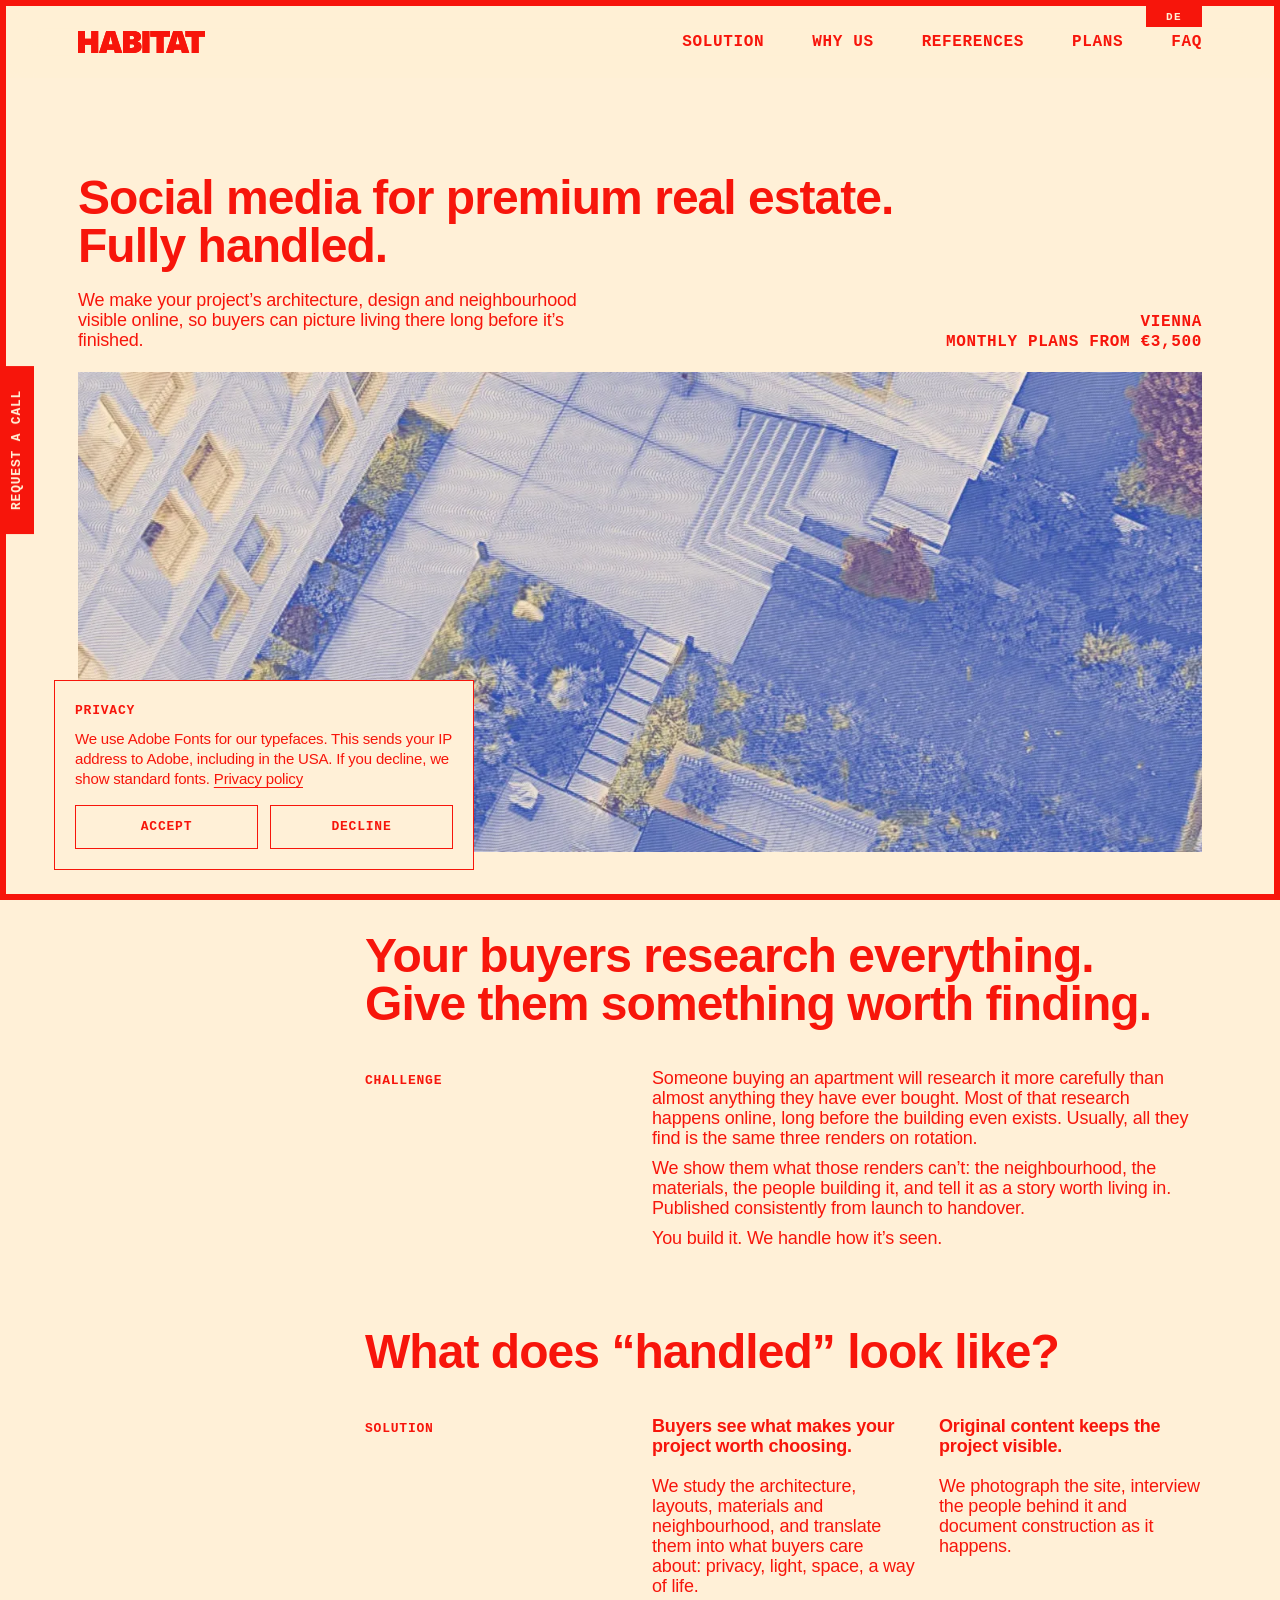
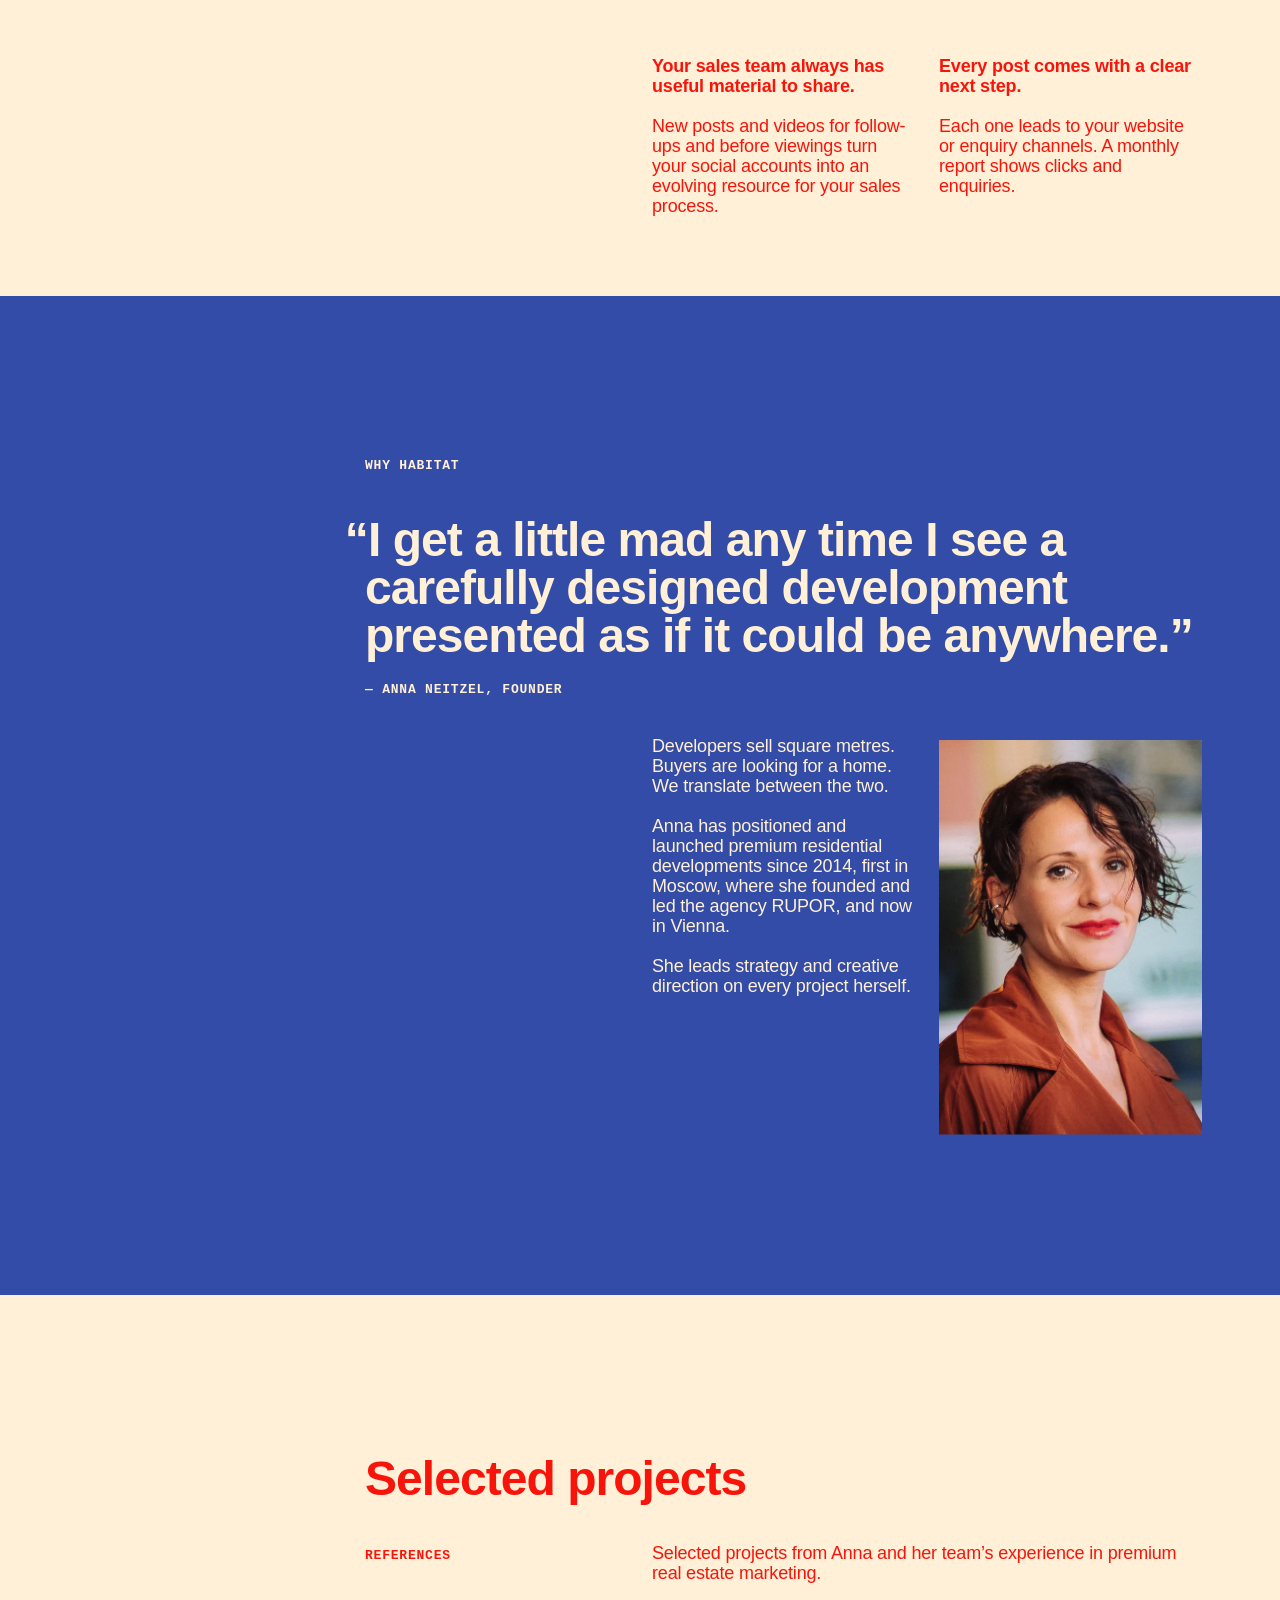
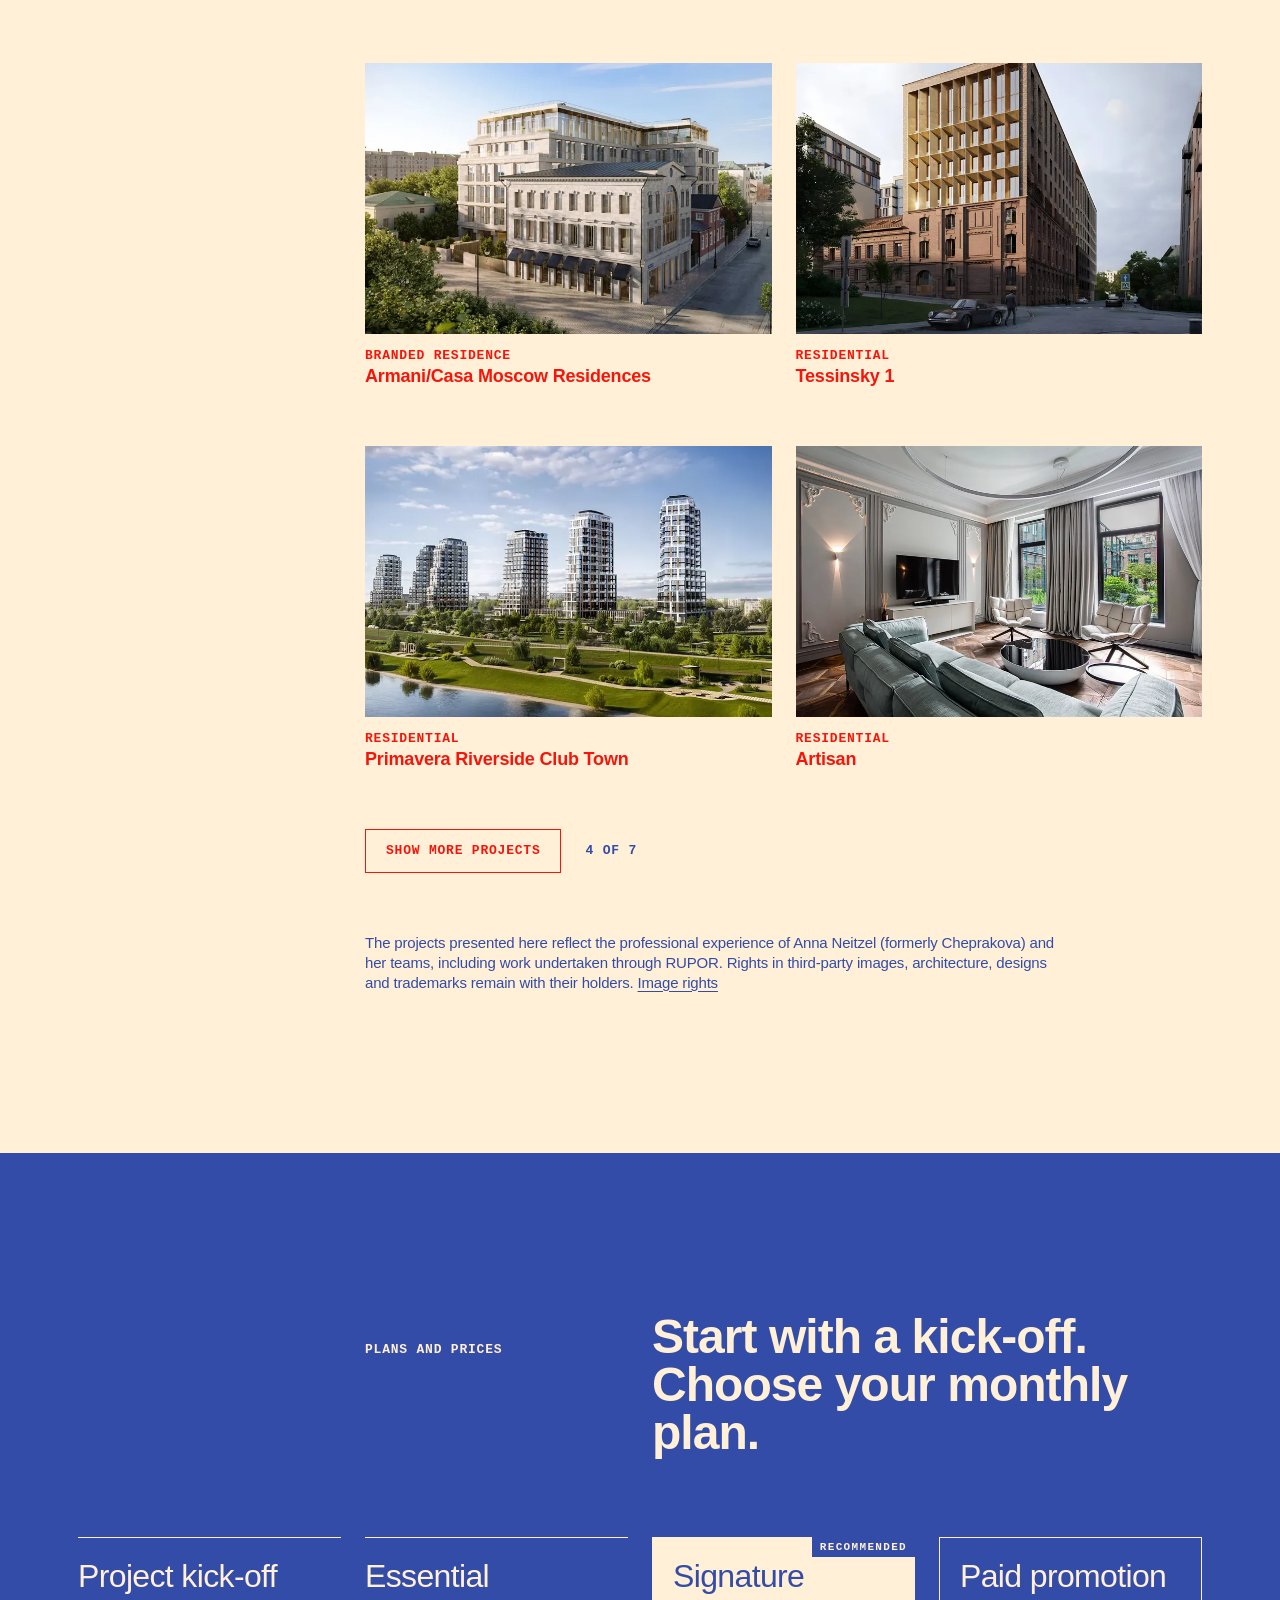
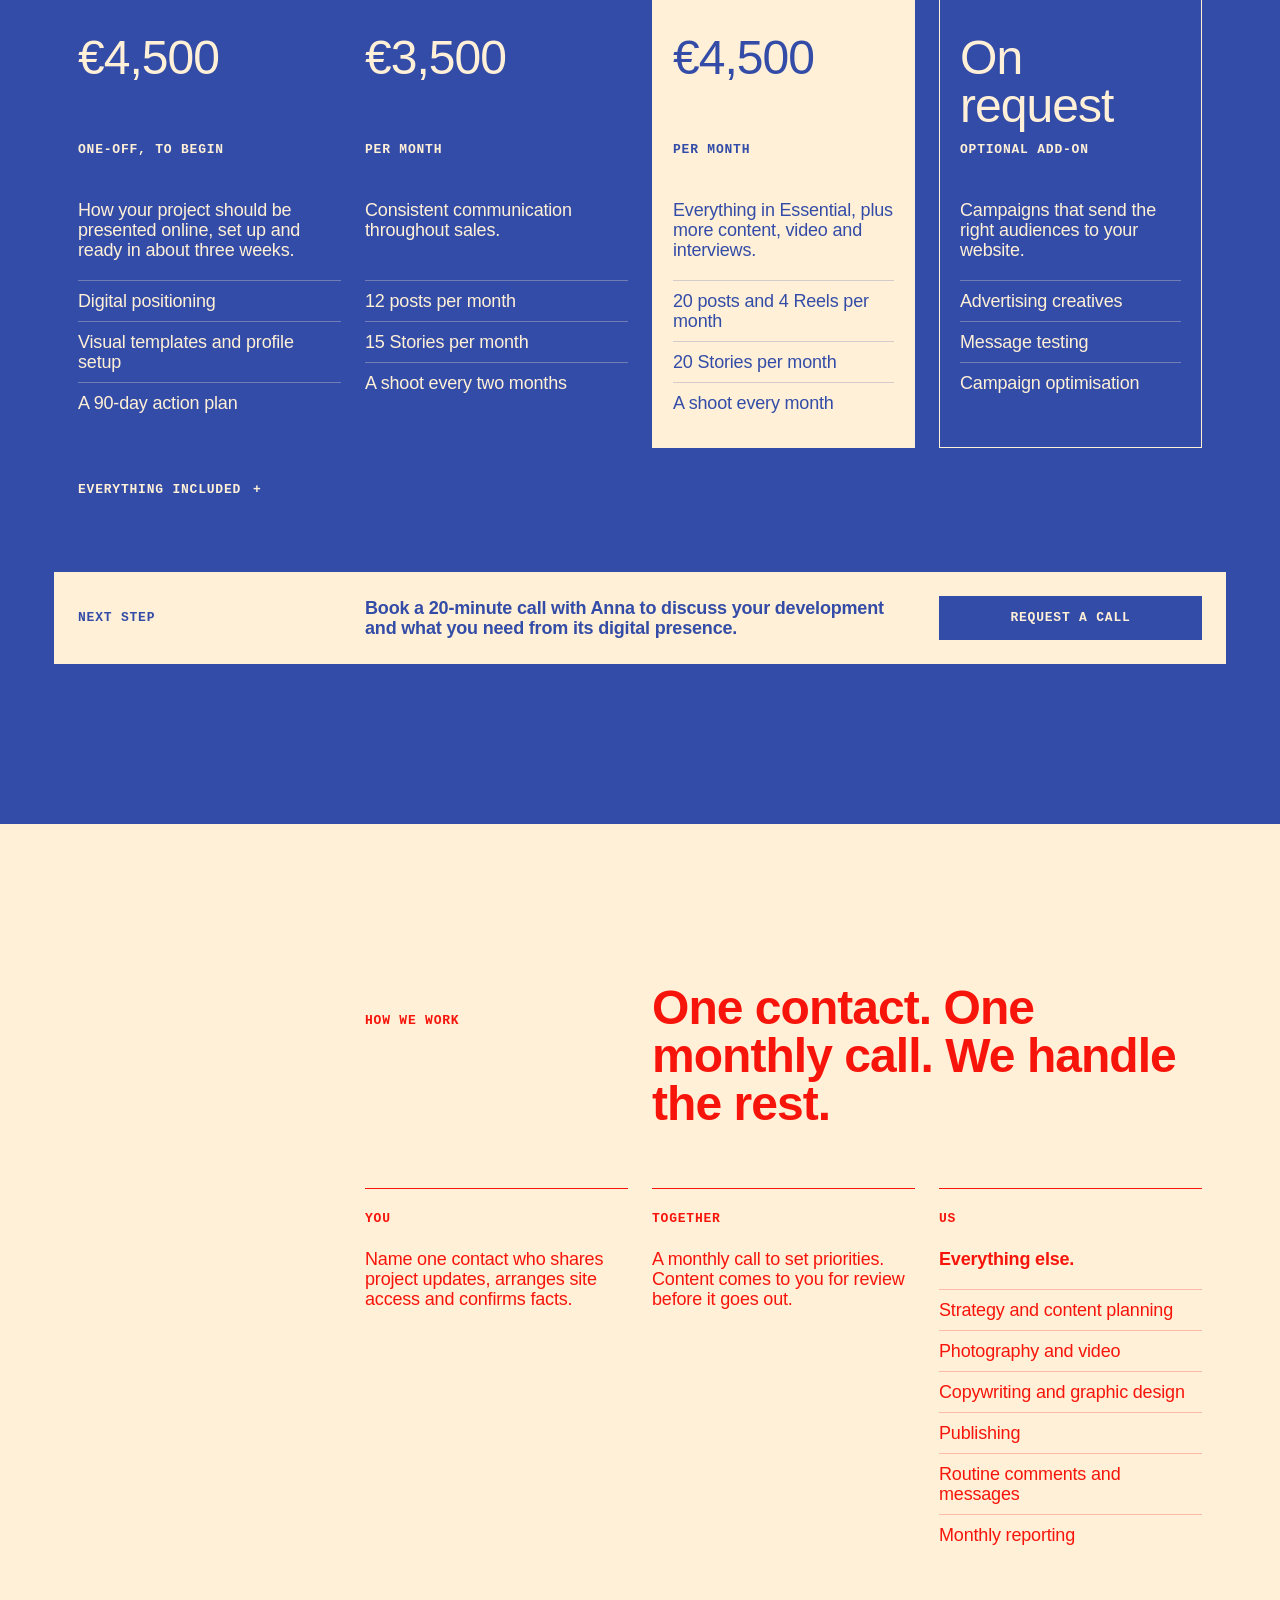
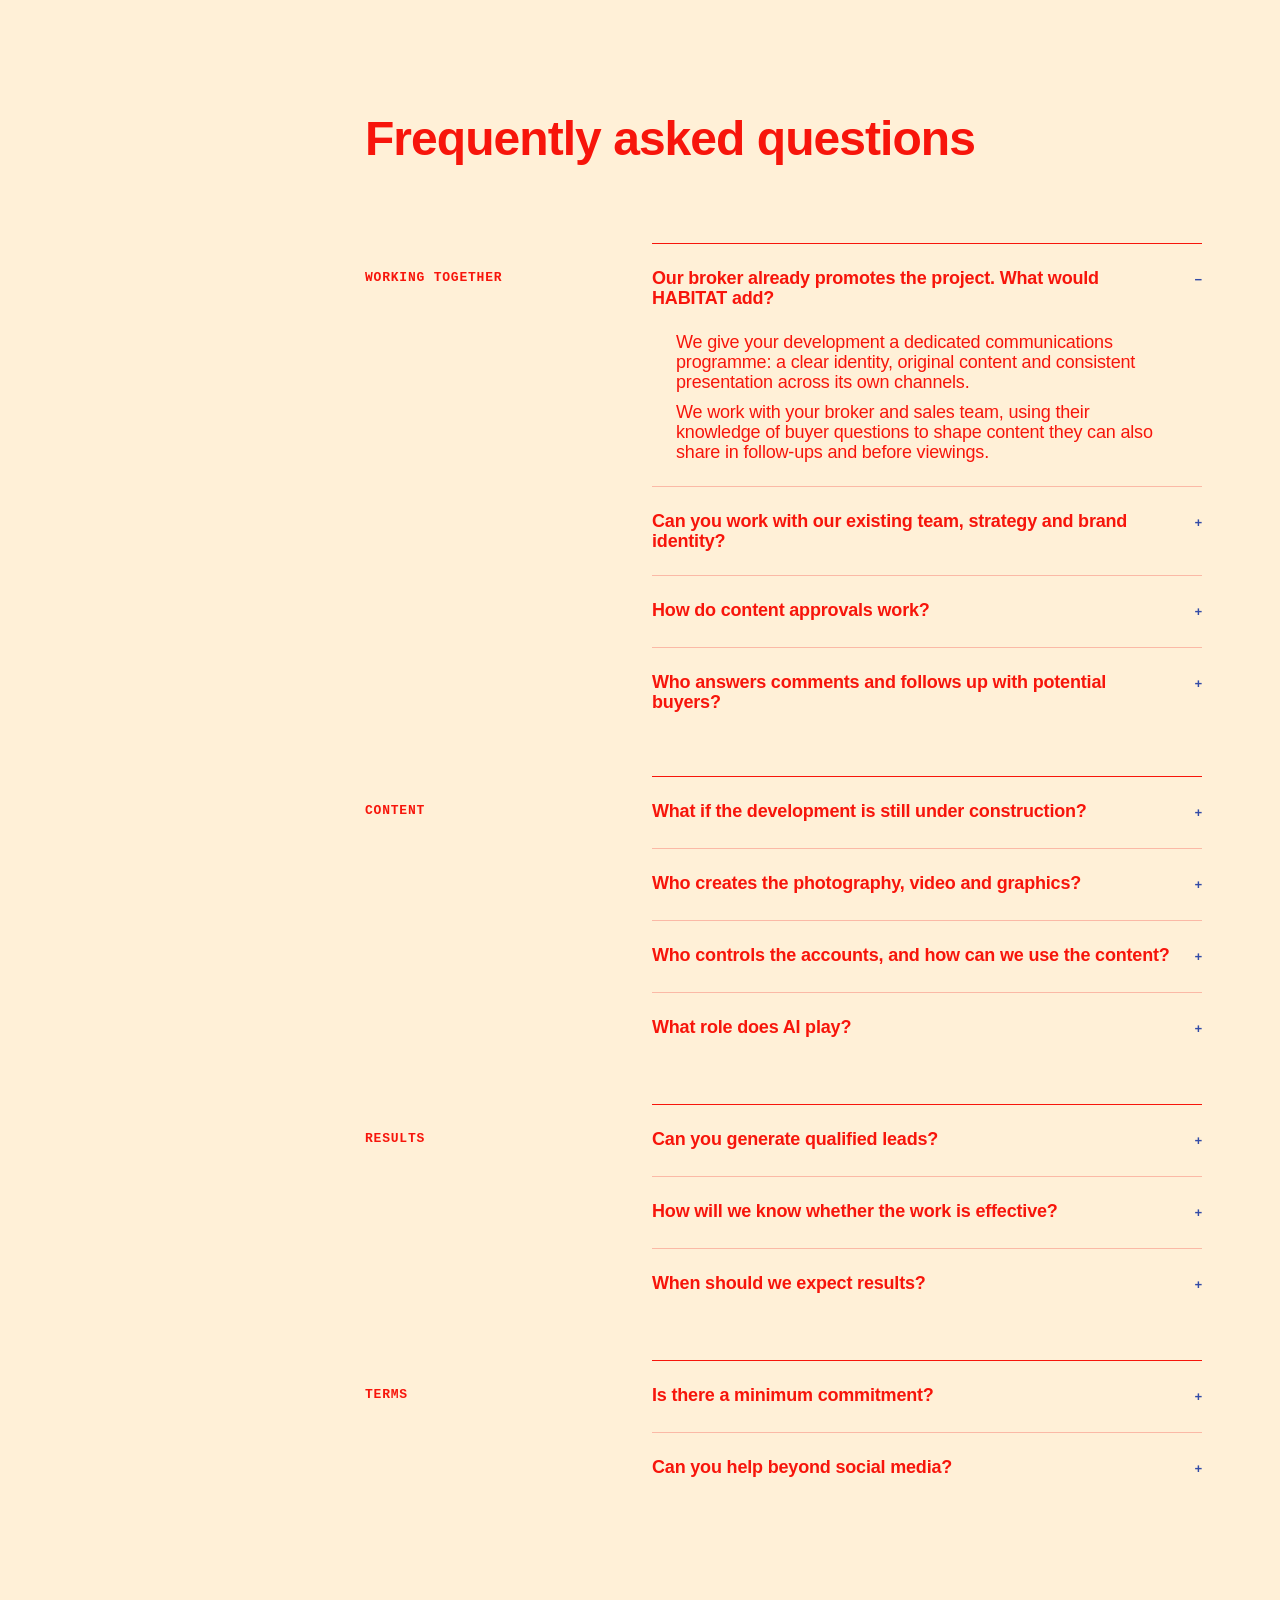
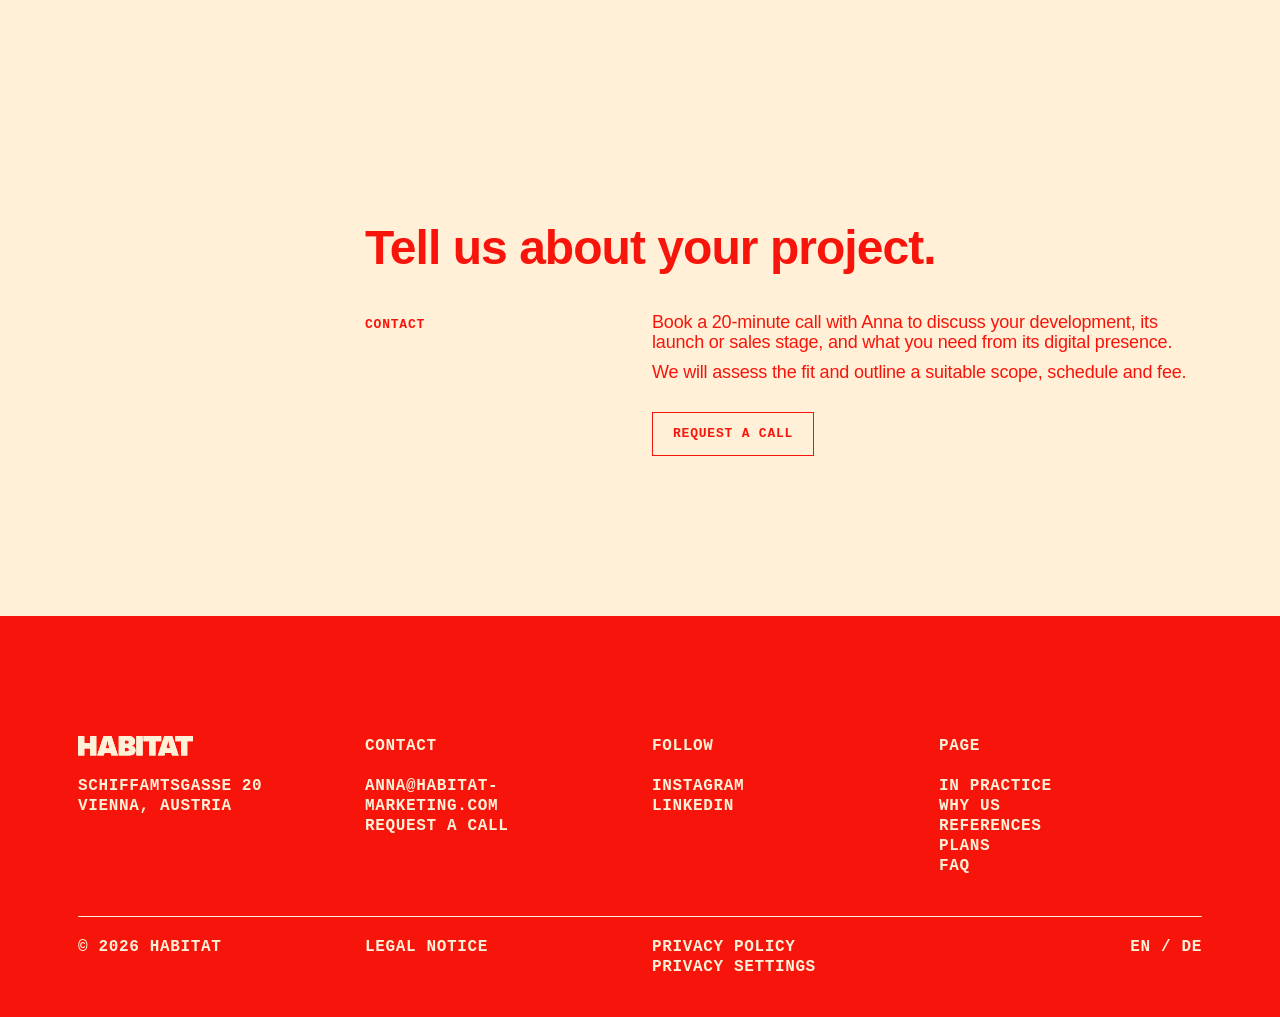
==== commit 95e4f199: "Privacy notice, SEO, llms.txt, custom domain" ====
--- a/index.html
+++ b/index.html
@@ -4,19 +4,137 @@
 <meta charset="utf-8">
 <meta name="viewport" content="width=device-width, initial-scale=1">
 <title>HABITAT — Social media for premium real estate, Vienna</title>
-<meta name="description" content="HABITAT brings your project’s architecture, design and neighbourhood to life online. Social media for premium real estate in Vienna, fully handled. Monthly plans from €3,500.">
+<meta name="description" content="Social media for premium residential real estate in Vienna, fully handled. HABITAT makes your project’s architecture, design and neighbourhood visible online. Monthly plans from €3,500.">
 <meta property="og:title" content="HABITAT — Social media for premium real estate">
-<meta property="og:description" content="Social media for premium real estate in Vienna. Fully handled.">
-<meta property="og:image" content="assets/img/hero-courtyard.jpg">
+<meta property="og:description" content="We make your project’s architecture, design and neighbourhood visible online, so buyers can picture living there long before it’s finished.">
+<link rel="canonical" href="https://habitat-marketing.com/">
+<link rel="alternate" hreflang="en" href="https://habitat-marketing.com/">
+<link rel="alternate" hreflang="de" href="https://habitat-marketing.com/de/">
+<link rel="alternate" hreflang="x-default" href="https://habitat-marketing.com/">
+<meta name="robots" content="index, follow, max-image-preview:large">
+<meta name="author" content="Anna Neitzel">
 <meta property="og:type" content="website">
+<meta property="og:site_name" content="HABITAT">
+<meta property="og:url" content="https://habitat-marketing.com/">
+<meta property="og:locale" content="en_GB">
+<meta property="og:locale:alternate" content="de_AT">
+<meta property="og:image" content="https://habitat-marketing.com/assets/img/og-image.jpg">
+<meta property="og:image:width" content="1200">
+<meta property="og:image:height" content="630">
+<meta property="og:image:alt" content="Aerial view of a residential courtyard garden, HABITAT">
+<meta name="twitter:card" content="summary_large_image">
+<script type="application/ld+json">
+{
+ "@context": "https://schema.org",
+ "@graph": [
+  {
+   "@type": "ProfessionalService",
+   "@id": "https://habitat-marketing.com/#business",
+   "name": "HABITAT",
+   "alternateName": "HABITAT COMMUNICATIONS AGENCY",
+   "url": "https://habitat-marketing.com/",
+   "inLanguage": "en",
+   "description": "Social media and communications for premium residential real estate in Vienna, fully handled: positioning, photography and video, copywriting, publishing, community management and monthly reporting.",
+   "email": "anna@habitat-marketing.com",
+   "image": "https://habitat-marketing.com/assets/img/og-image.jpg",
+   "logo": "https://habitat-marketing.com/assets/img/icons/icon-512.png",
+   "address": {
+    "@type": "PostalAddress",
+    "streetAddress": "Schiffamtsgasse 20",
+    "postalCode": "1020",
+    "addressLocality": "Wien",
+    "addressCountry": "AT"
+   },
+   "areaServed": [
+    {
+     "@type": "City",
+     "name": "Vienna"
+    },
+    {
+     "@type": "Country",
+     "name": "Austria"
+    }
+   ],
+   "knowsLanguage": [
+    "en",
+    "de"
+   ],
+   "founder": {
+    "@id": "https://habitat-marketing.com/#anna"
+   },
+   "sameAs": [
+    "https://www.instagram.com/habitat_marketing/",
+    "https://www.linkedin.com/company/habitat-marketing-communications"
+   ],
+   "makesOffer": [
+    {
+     "@type": "Offer",
+     "name": "Project kick-off",
+     "priceCurrency": "EUR",
+     "price": 4500
+    },
+    {
+     "@type": "Offer",
+     "name": "Essential",
+     "priceCurrency": "EUR",
+     "price": 3500,
+     "priceSpecification": {
+      "@type": "UnitPriceSpecification",
+      "price": 3500,
+      "priceCurrency": "EUR",
+      "unitCode": "MON"
+     }
+    },
+    {
+     "@type": "Offer",
+     "name": "Signature",
+     "priceCurrency": "EUR",
+     "price": 4500,
+     "priceSpecification": {
+      "@type": "UnitPriceSpecification",
+      "price": 4500,
+      "priceCurrency": "EUR",
+      "unitCode": "MON"
+     }
+    }
+   ]
+  },
+  {
+   "@type": "Person",
+   "@id": "https://habitat-marketing.com/#anna",
+   "name": "Anna Neitzel",
+   "jobTitle": "Founder",
+   "worksFor": {
+    "@id": "https://habitat-marketing.com/#business"
+   },
+   "knowsLanguage": [
+    "en",
+    "de",
+    "ru"
+   ]
+  },
+  {
+   "@type": "WebSite",
+   "@id": "https://habitat-marketing.com/#website",
+   "url": "https://habitat-marketing.com/",
+   "name": "HABITAT",
+   "inLanguage": [
+    "en",
+    "de"
+   ],
+   "publisher": {
+    "@id": "https://habitat-marketing.com/#business"
+   }
+  }
+ ]
+}
+</script>
 <meta name="theme-color" content="#fff0d7">
 <link rel="icon" href="assets/img/icons/favicon-32.png" sizes="32x32" type="image/png">
 <link rel="icon" href="assets/img/icons/icon-192.png" sizes="192x192" type="image/png">
 <link rel="icon" href="assets/img/icons/icon.svg" type="image/svg+xml">
 <link rel="apple-touch-icon" href="assets/img/icons/apple-touch-icon.png">
 <link rel="manifest" href="site.webmanifest">
-<link rel="alternate" hreflang="en" href="./">
-<link rel="alternate" hreflang="de" href="de/">
 <!-- Adobe Fonts load only after consent (see main.js, "Fonts consent"); otherwise system fonts are used -->
 <script>(function(){try{var c=JSON.parse(localStorage.getItem("habitat-fonts")||"null");if(c&&c.v==="yes"&&Date.now()-c.t<15768000000){var l=document.createElement("link");l.rel="stylesheet";l.id="adobe-fonts";l.href="https://use.typekit.net/uzy3lzg.css";document.head.appendChild(l);}}catch(e){}})();</script>
 <link rel="stylesheet" href="styles.css">
@@ -63,7 +181,7 @@
     <h1 class="display hero__title">Social media for premium real estate.<br>Fully handled.</h1>
 
     <div class="grid hero__intro">
-      <p class="g-12">We translate your project’s architecture, design and neighbourhood into what buyers are really looking for: a place they can imagine as home.</p>
+      <p class="g-12">We make your project’s architecture, design and neighbourhood visible online, so buyers can picture living there long before it’s finished.</p>
       <p class="g-4 nav hero__meta">Vienna<br>Monthly plans from €3,500</p>
     </div>
 
@@ -667,7 +785,7 @@
           </div>
 
           <div class="cform__foot">
-            <p class="small">We use your details to respond to your enquiry and contact you about it. The form is processed through Formspree, which involves transferring data to the USA. Please see our <a href="privacy/">Privacy Policy</a> for further information.</p>
+            <p class="small">We use your information to respond to your enquiry and contact you. The form is processed through Formspree, which may involve transferring data to the USA. Further information is available in our <a href="privacy/">Privacy Policy</a>.</p>
             <button class="btn btn--fill" type="submit">Send request</button>
           </div>
           <p class="label field__err cform__fail" role="alert" hidden>Something went wrong. Please write to anna@habitat-marketing.com instead.</p>
--- a/styles.css
+++ b/styles.css
@@ -1106,7 +1106,7 @@
 .consent__title { margin-bottom: 8px; }
 .consent a { text-decoration: underline; text-underline-offset: 3px; }
 .consent__actions { display: flex; flex-wrap: wrap; gap: 12px; margin-top: 16px; }
-.consent__actions .btn { padding: 0 16px; }
+.consent__actions .btn { flex: 1; padding: 0 16px; }
 .consent .btn--solid { background: var(--red); border-color: var(--red); color: var(--cream); }
 .consent .btn--solid:hover { background: var(--blue); border-color: var(--blue); }
 
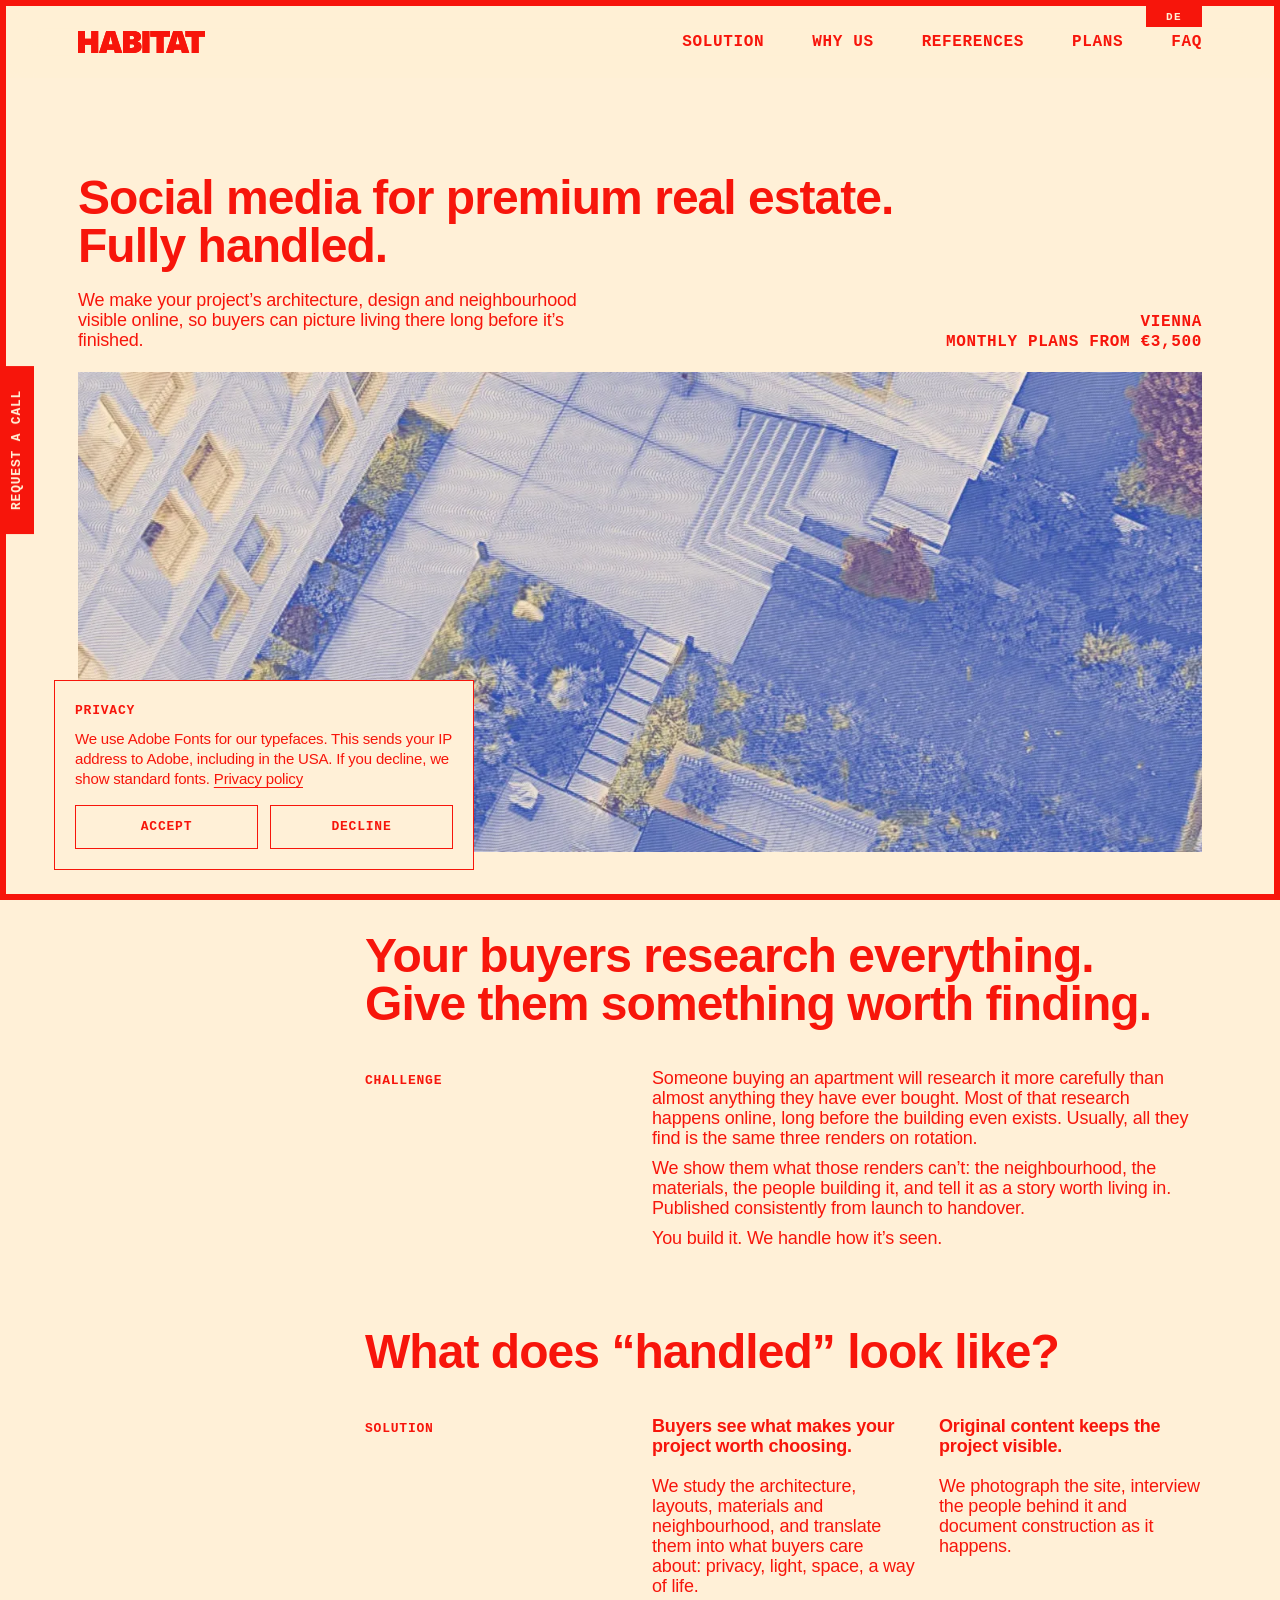
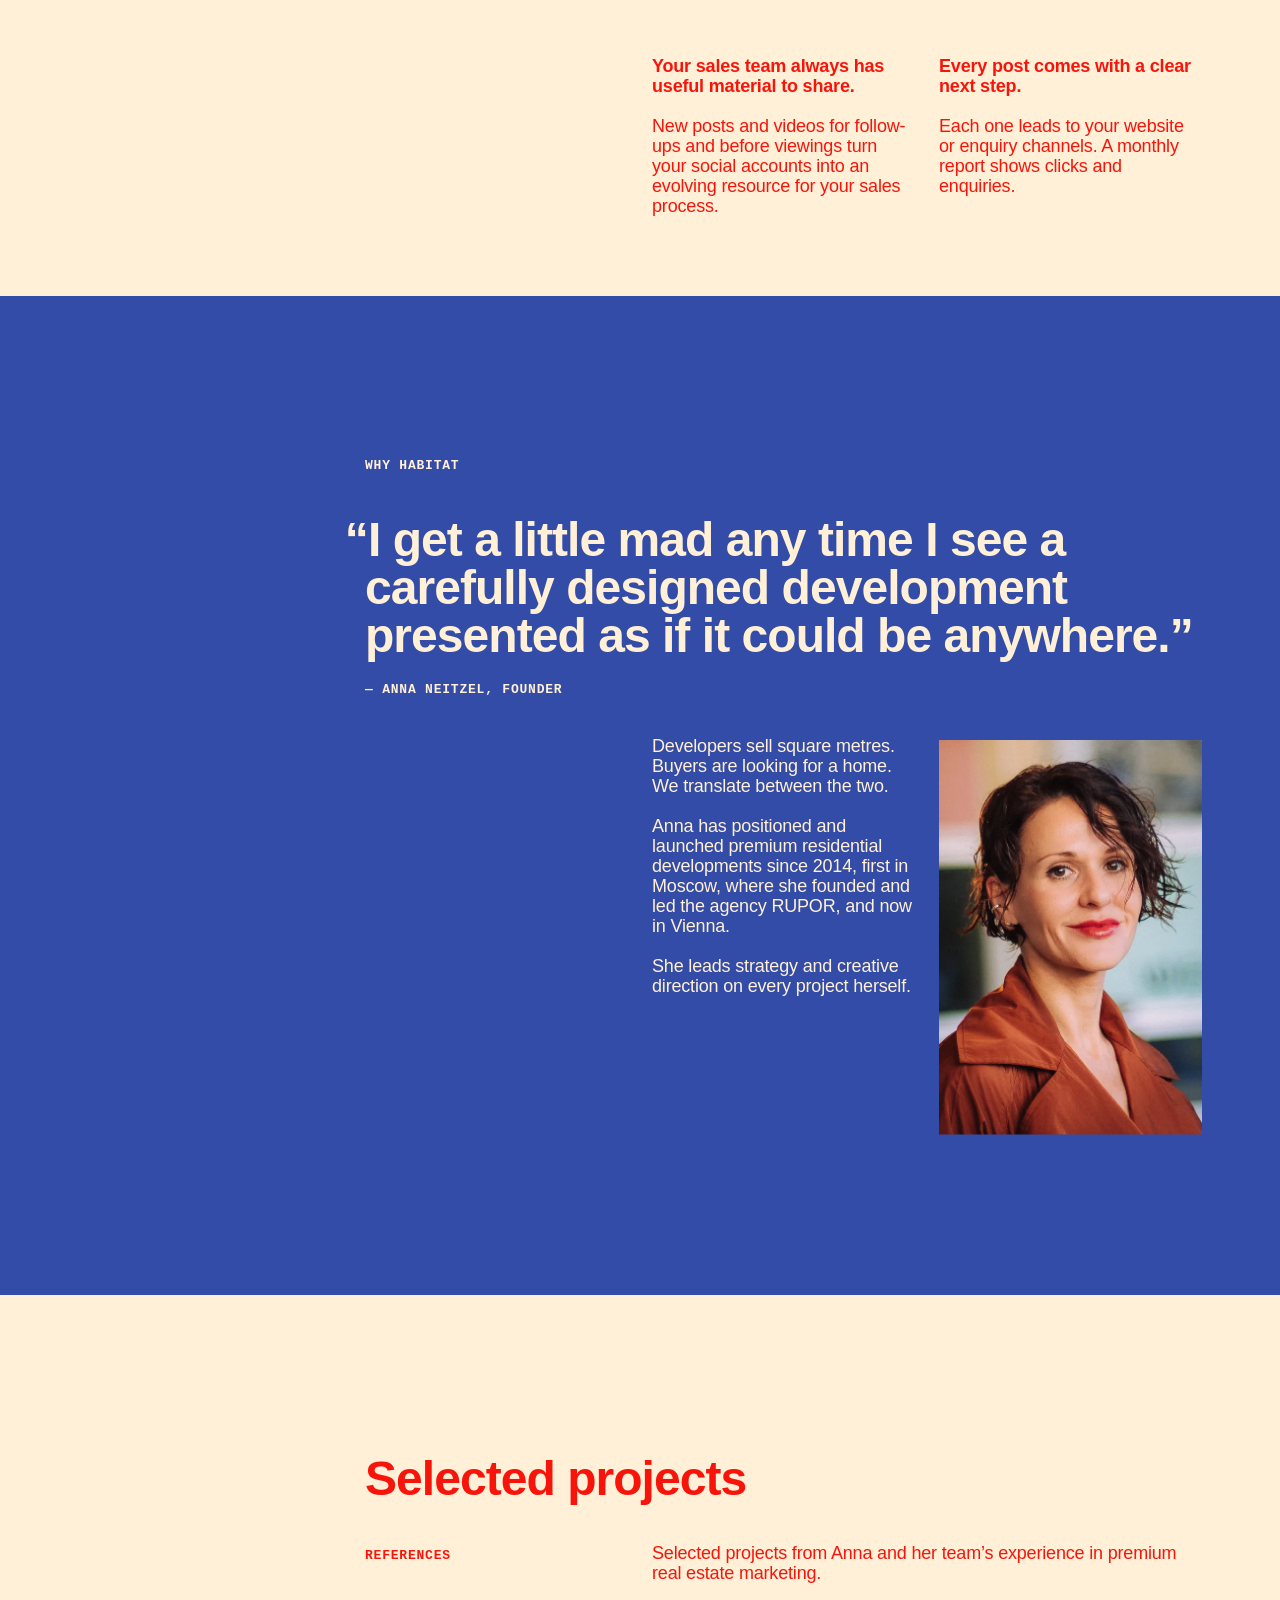
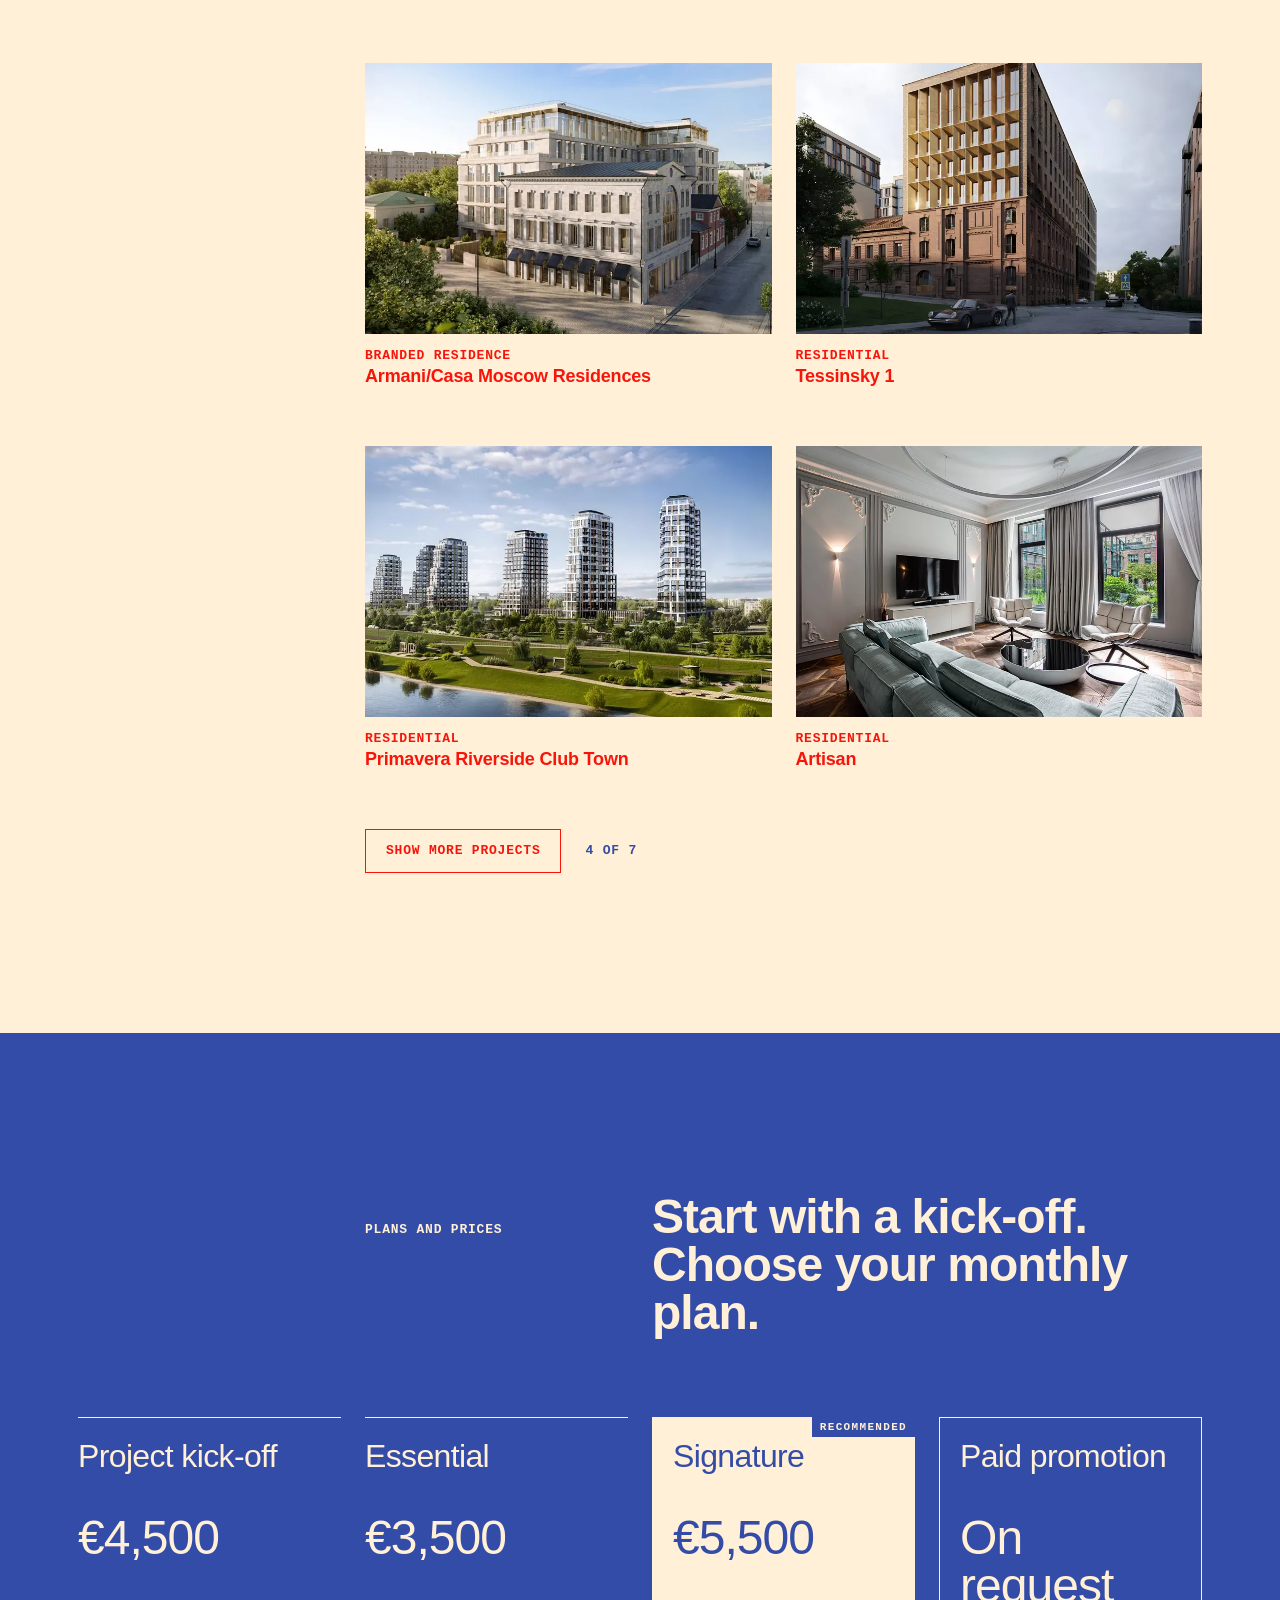
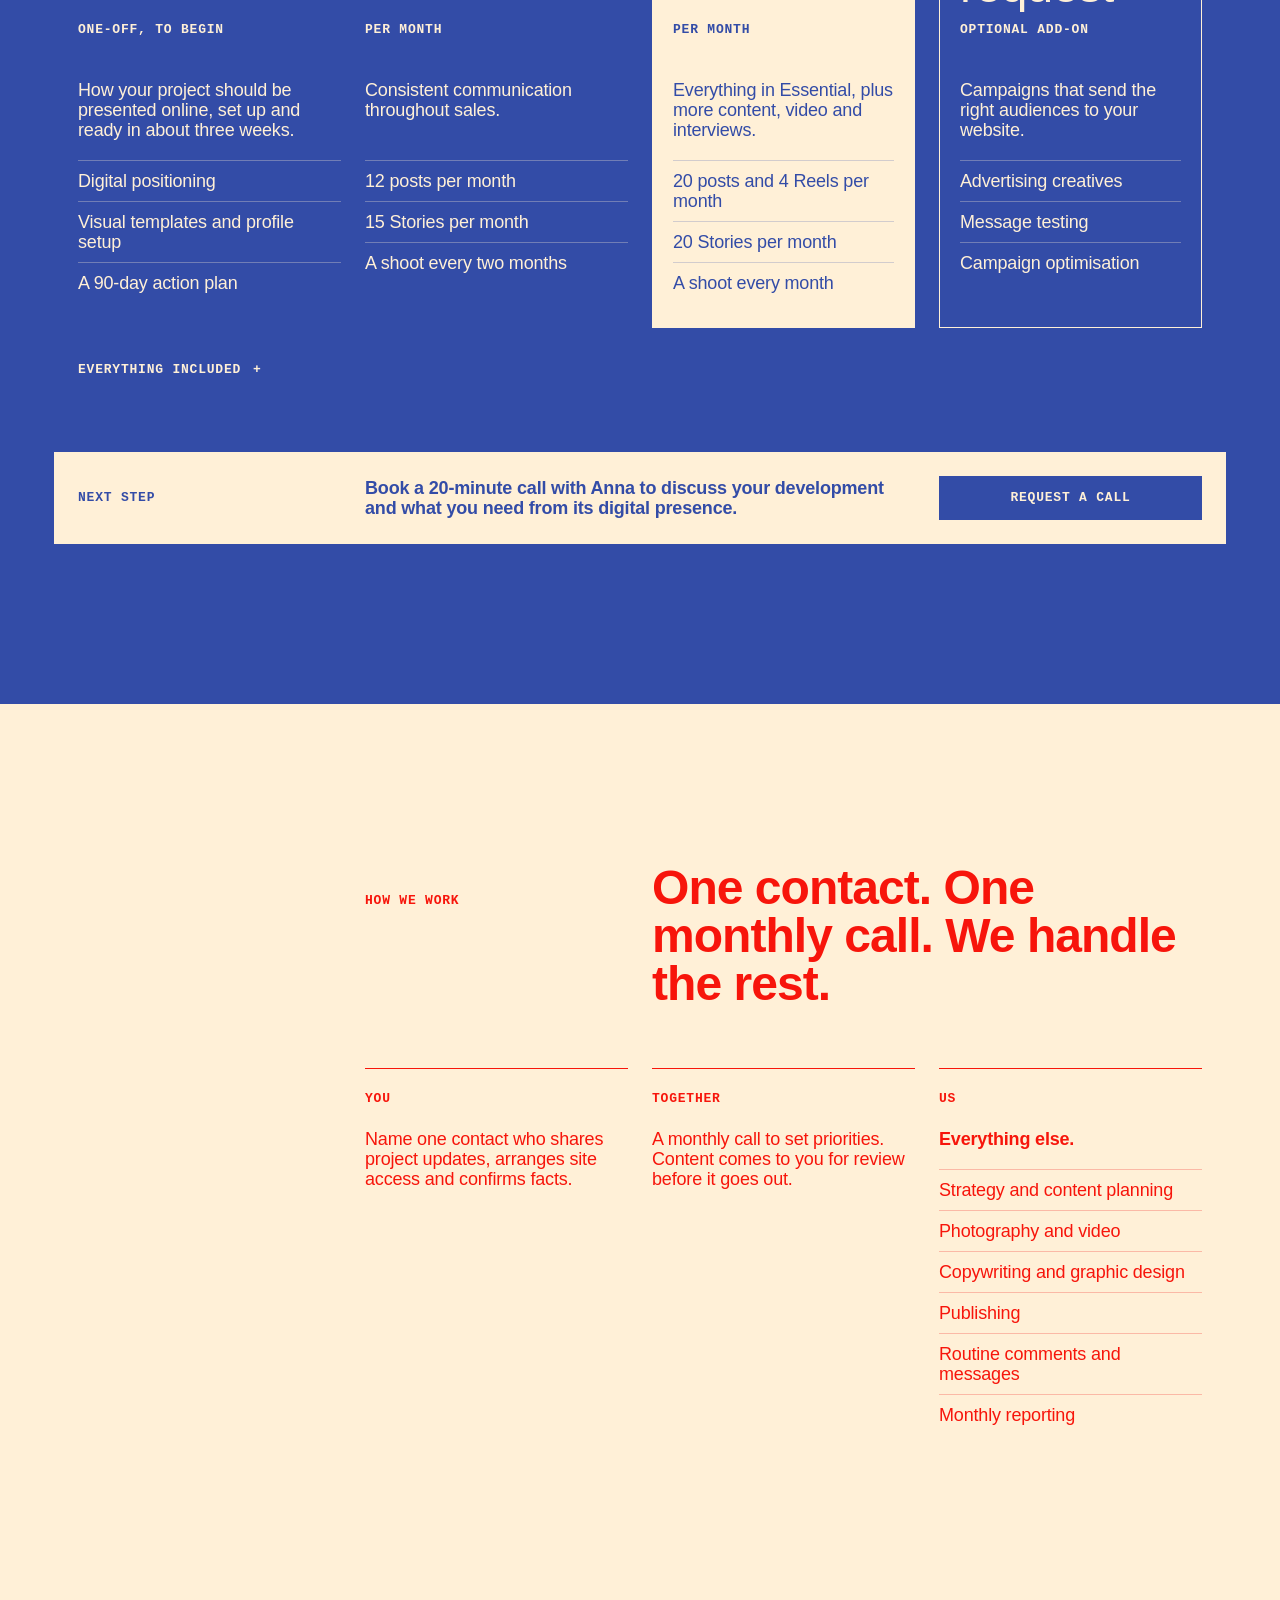
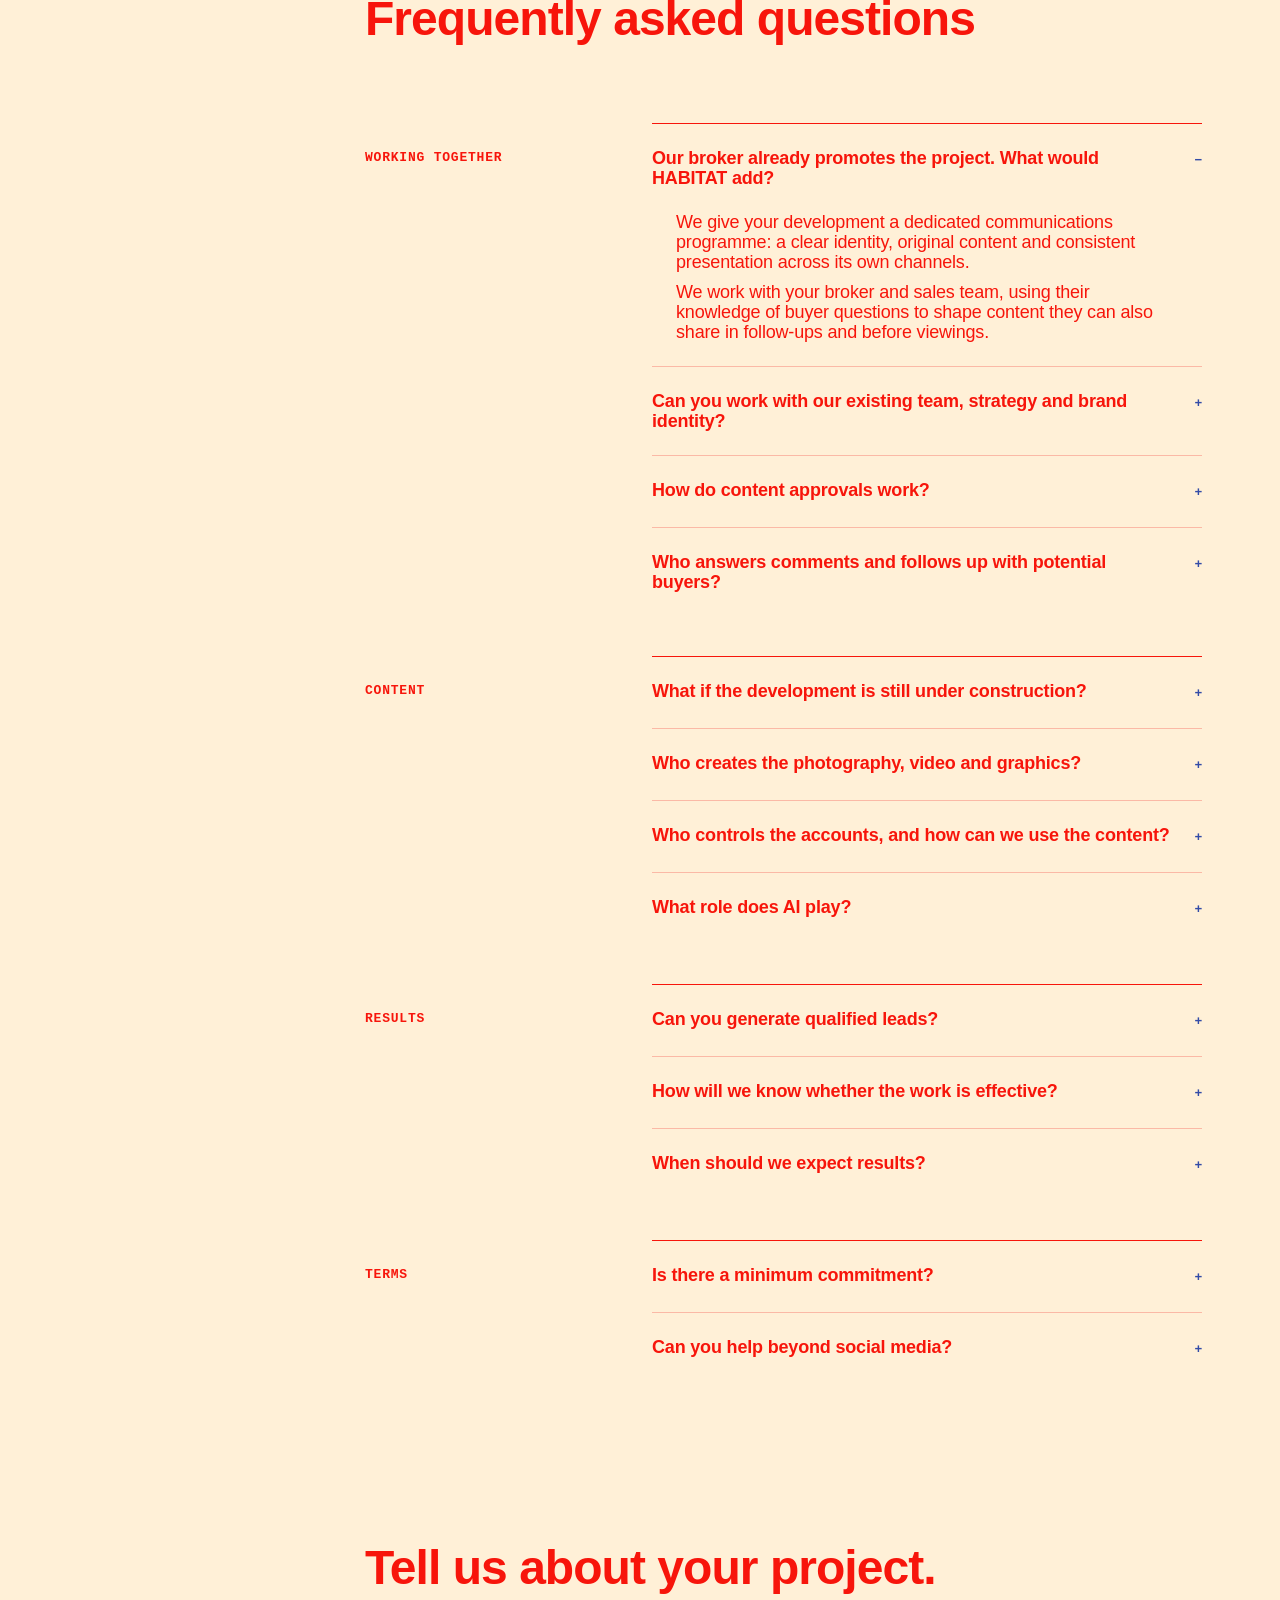
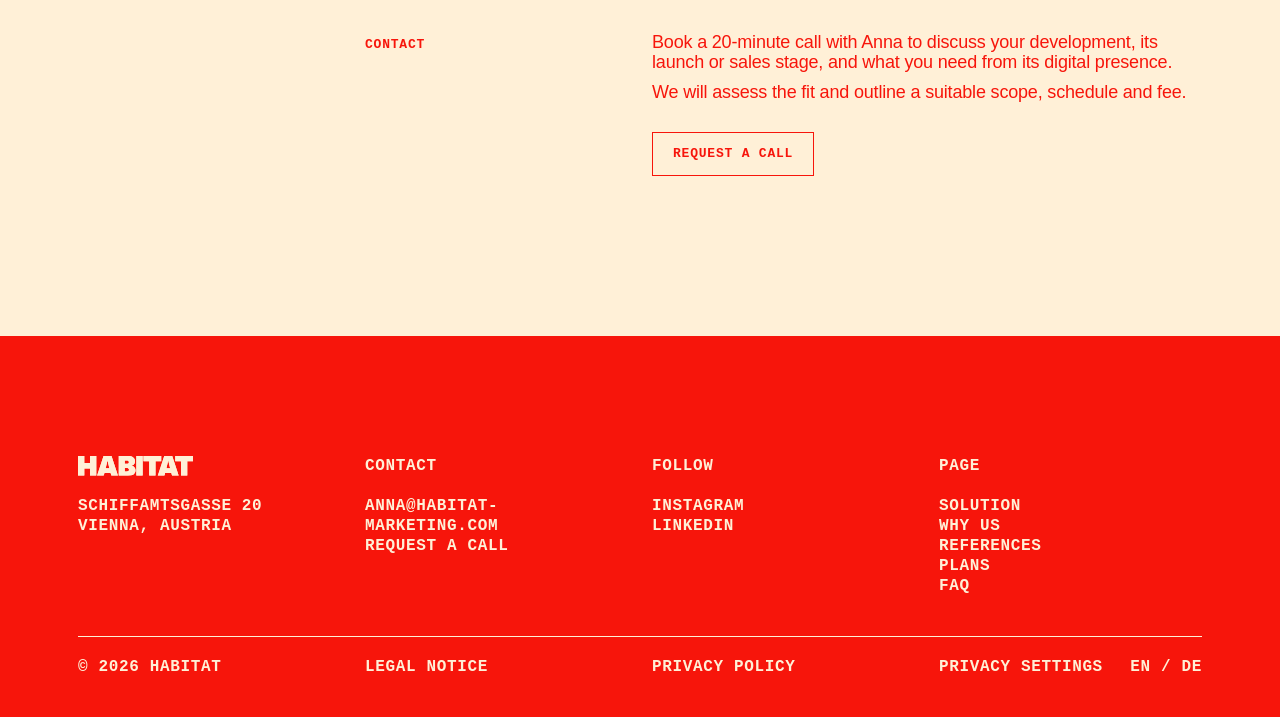
==== commit 2353f876: "Footer, focus rings, FAQ spacing, remove project note, Signature €5,500" ====
--- a/index.html
+++ b/index.html
@@ -89,10 +89,10 @@
      "@type": "Offer",
      "name": "Signature",
      "priceCurrency": "EUR",
-     "price": 4500,
+     "price": 5500,
      "priceSpecification": {
       "@type": "UnitPriceSpecification",
-      "price": 4500,
+      "price": 5500,
       "priceCurrency": "EUR",
       "unitCode": "MON"
      }
@@ -152,12 +152,11 @@
 
 <!-- Fixed top bar inside the frame.
      Desktop: logo · nav (current section in blue) · DE tab
-     Mobile:  logo, or the current section name once past the hero · menu square -->
+     Mobile:  logo · menu square -->
 <header class="top">
   <div class="wrap top__inner">
     <a class="top__home" href="#top" aria-label="HABITAT, back to top">
       <img class="top__logo" src="assets/img/habitat-logo-red.svg" alt="HABITAT" width="127" height="22">
-      <span class="top__section label" aria-hidden="true"></span>
     </a>
     <nav class="top__nav nav" aria-label="Main">
       <a href="#approach">Solution</a>
@@ -203,7 +202,7 @@
 </section>
 
 <!-- 03 HANDLED -->
-<section class="section section--handled" id="approach" data-section="In practice">
+<section class="section section--handled" id="approach" data-section="Solution">
   <div class="wrap grid stack">
     <h2 class="display g-24">What does “handled” look like?</h2>
     <p class="label g-2 first-m">Solution</p>
@@ -384,7 +383,6 @@
         <button class="btn" type="button" data-more>Show more projects</button>
         <p class="label meta" aria-live="polite"><span data-count>4</span> of <span data-total>14</span></p>
       </div>
-      <p class="g-24 projects__note">The projects presented here reflect the professional experience of Anna Neitzel (formerly Cheprakova) and her teams, including work undertaken through RUPOR. Rights in third-party images, architecture, designs and trademarks remain with their holders. <a href="legal-notice/#image-rights">Image rights</a></p>
     </div>
   </div>
 </section>
@@ -433,7 +431,7 @@
       <article class="plan plan--featured">
         <span class="plan__flag label">Recommended</span>
         <h3 class="plan__name">Signature</h3>
-        <p class="plan__price">€4,500</p>
+        <p class="plan__price">€5,500</p>
         <p class="label plan__unit">Per month</p>
         <p class="plan__lead">Everything in Essential, plus more content, video and interviews.</p>
         <ul class="plan__list" role="list">
@@ -670,7 +668,7 @@
       </div>
       <nav class="footer__col footer__page" aria-label="Footer">
         <p class="footer__h">Page</p>
-        <a href="#approach">In practice</a>
+        <a href="#approach">Solution</a>
         <a href="#why-us">Why us</a>
         <a href="#references">References</a>
         <a href="#plans">Plans</a>
@@ -681,8 +679,8 @@
     <div class="grid footer__legal">
       <p>© 2026 HABITAT</p>
       <a href="legal-notice/">Legal notice</a>
-      <p class="footer__privacy"><a href="privacy/" data-privacy-link>Privacy policy</a><button type="button" class="footer__btn" data-privacy-settings>Privacy settings</button></p>
-      <p class="footer__lang"><a href="./" aria-current="page">EN</a> / <a href="de/" lang="de" hreflang="de">DE</a></p>
+      <a href="privacy/" data-privacy-link>Privacy policy</a>
+      <div class="footer__end"><button type="button" class="footer__btn" data-privacy-settings>Privacy settings</button><p class="footer__lang"><a href="./" aria-current="page">EN</a> / <a href="de/" lang="de" hreflang="de">DE</a></p></div>
     </div>
   </div>
 </footer>
@@ -697,7 +695,7 @@
     </button>
   </div>
   <nav class="menu__nav" aria-label="Main">
-    <a href="#approach">In practice</a>
+    <a href="#approach">Solution</a>
     <a href="#why-us">Why us</a>
     <a href="#references">References</a>
     <a href="#plans">Plans</a>
--- a/styles.css
+++ b/styles.css
@@ -77,6 +77,8 @@
 .ground-blue :focus-visible,
 .ground-red :focus-visible,
 .ground-blue:focus-visible { outline-color: var(--cream); }
+/* Focus rings only while navigating with the Tab key (html.kb, set in main.js) */
+html:not(.kb) :focus-visible { outline: none; }
 
 .skip {
   position: absolute;
@@ -268,7 +270,6 @@
 
 .top__home { display: flex; align-items: center; min-width: 0; height: 44px; }
 .top__logo { width: auto; height: 22px; }
-.top__section { display: none; color: var(--blue); white-space: nowrap; overflow: hidden; text-overflow: ellipsis; }
 
 .top__nav { display: flex; gap: 48px; margin-left: auto; }
 .top__nav a { transition: color .2s; }
@@ -348,8 +349,6 @@
   .top__logo { height: 18px; }
   .top__nav, .top__lang { display: none; }
   .top__menu { display: flex; }
-  .top.is-section .top__logo { display: none; }
-  .top.is-section .top__section { display: block; }
 
   /* Mobile: the rail becomes the bottom edge of the frame */
   .rail {
@@ -597,6 +596,8 @@
 .nextstep .btn { width: 100%; }
 
 .section--how { padding-bottom: 0; }
+/* FAQ and Kontakt share the cream ground: one section gap between them, not two */
+.section--contact { padding-top: 0; }
 .how { margin-top: 60px; align-items: start; }
 .how__col { border-top: 1px solid var(--red); padding-top: 20px; }
 .how__col .label + p { margin-top: 20px; }
@@ -726,7 +727,6 @@
   border-top: 1px solid var(--cream);
   align-items: baseline;
 }
-.footer__lang { justify-self: end; }
 
 @media (max-width: 1100px) {
   .footer { font-size: 13px; letter-spacing: 0.06em; }
@@ -737,12 +737,14 @@
   .footer__cols,
   .footer__legal { grid-template-columns: repeat(2, minmax(0, 1fr)); }
   .footer__cols { row-gap: 32px; }
+  /* Kontakt full width, then Folgen | Seite side by side, logo + address last */
   .footer__contact { grid-column: 1 / -1; order: -1; }
-  .footer__page { grid-column: 1 / -1; }
+  .footer__studio { grid-column: 1 / -1; order: 1; }
+  .footer__page { grid-column: 1; grid-row: 2; }
+  .footer__follow { grid-column: 2; grid-row: 2; }
   .footer__h { margin-bottom: 12px; }
-  .footer__mark { margin-top: 64px; }
+  .footer__mark { margin-top: 24px; }
   .footer__legal { margin-top: 24px; padding-top: 16px; row-gap: 8px; }
-  .footer__legal > :nth-child(even) { justify-self: end; }
 }
 
 
@@ -1043,7 +1045,15 @@
    21. Footer privacy links, project note, legal pages
    -------------------------------------------------------------------------- */
 
-.footer__privacy { display: flex; flex-wrap: wrap; column-gap: 16px; }
+.footer__end { display: flex; justify-content: space-between; align-items: baseline; gap: 16px; }
+@media (max-width: 760px) {
+  /* Mobile legal row: © and EN/DE on top, then one link per line */
+  .footer__end { display: contents; }
+  .footer__legal > *,
+  .footer__end > * { grid-column: 1 / -1; justify-self: start; text-align: left; }
+  .footer__legal > :first-child { grid-column: 1; grid-row: 1; }
+  .footer__end .footer__lang { grid-column: 2; grid-row: 1; justify-self: end; }
+}
 .footer__btn,
 .legal__btn {
   padding: 0;
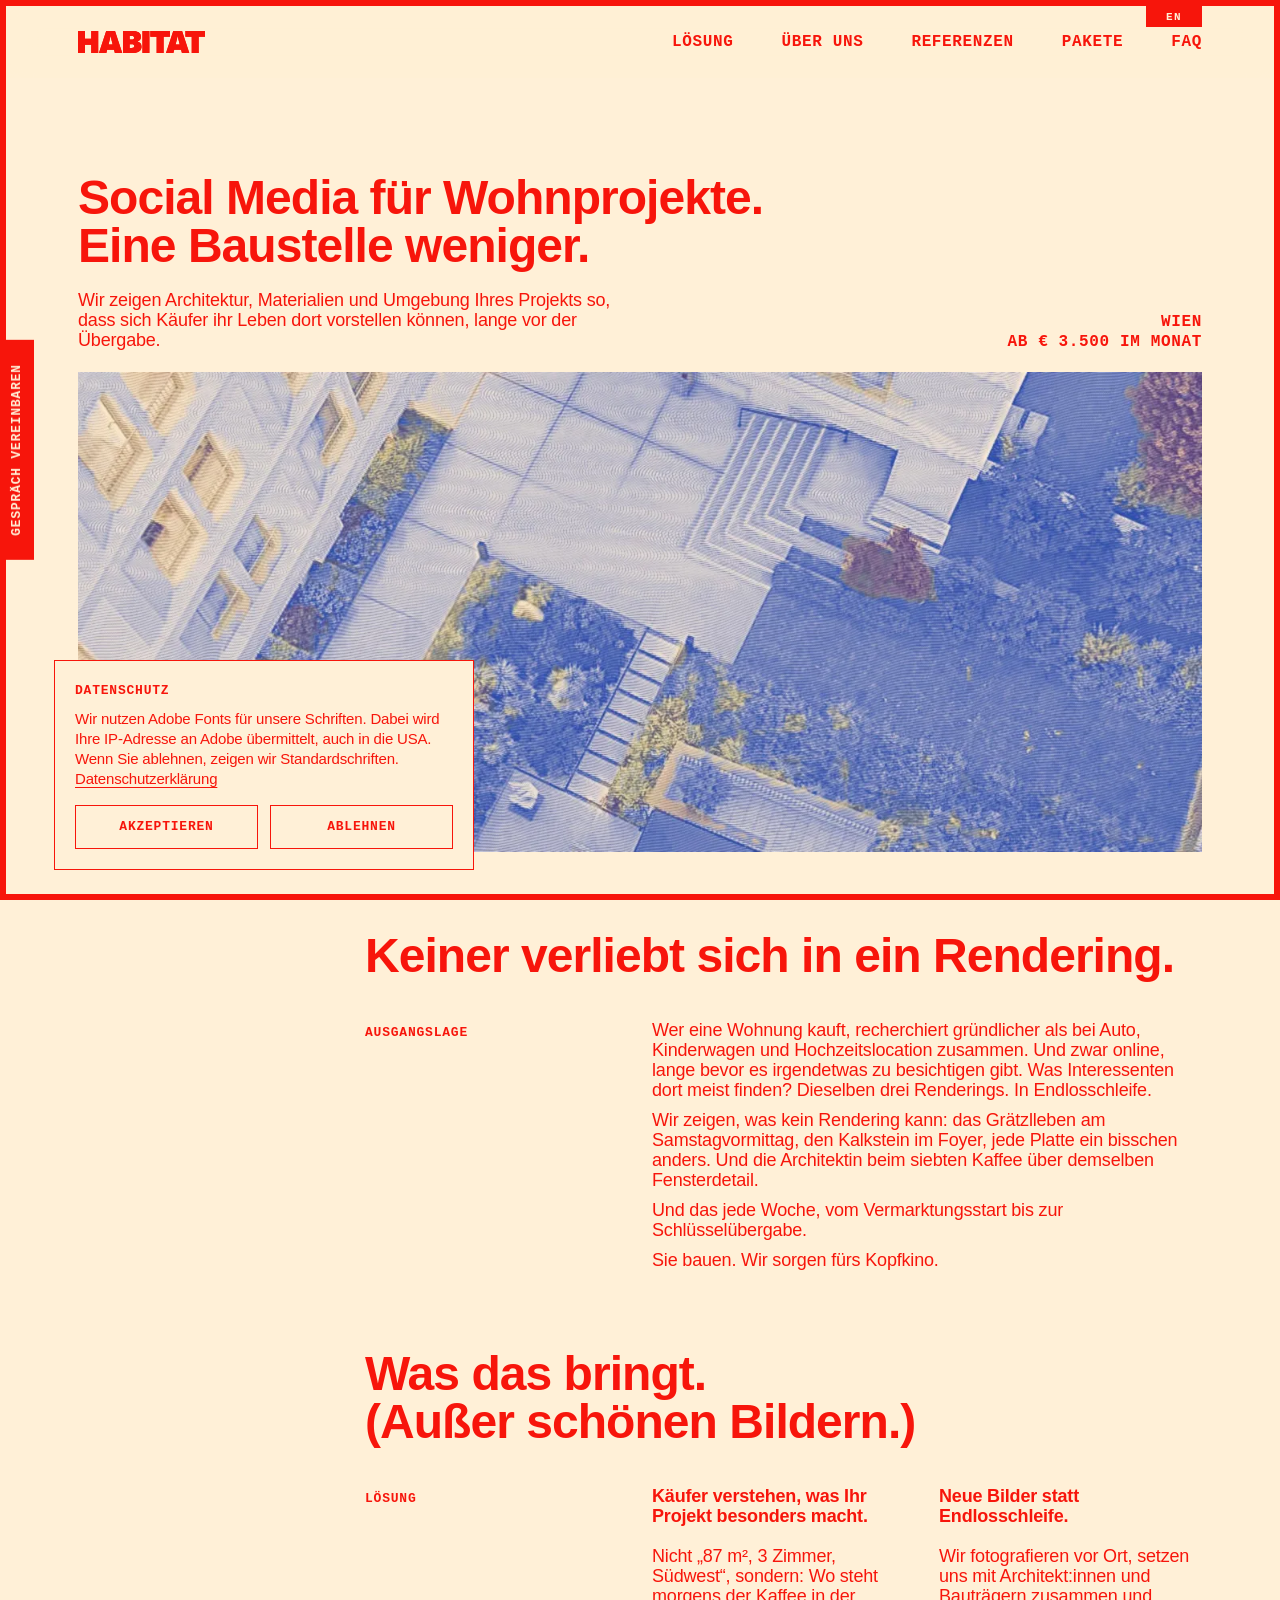
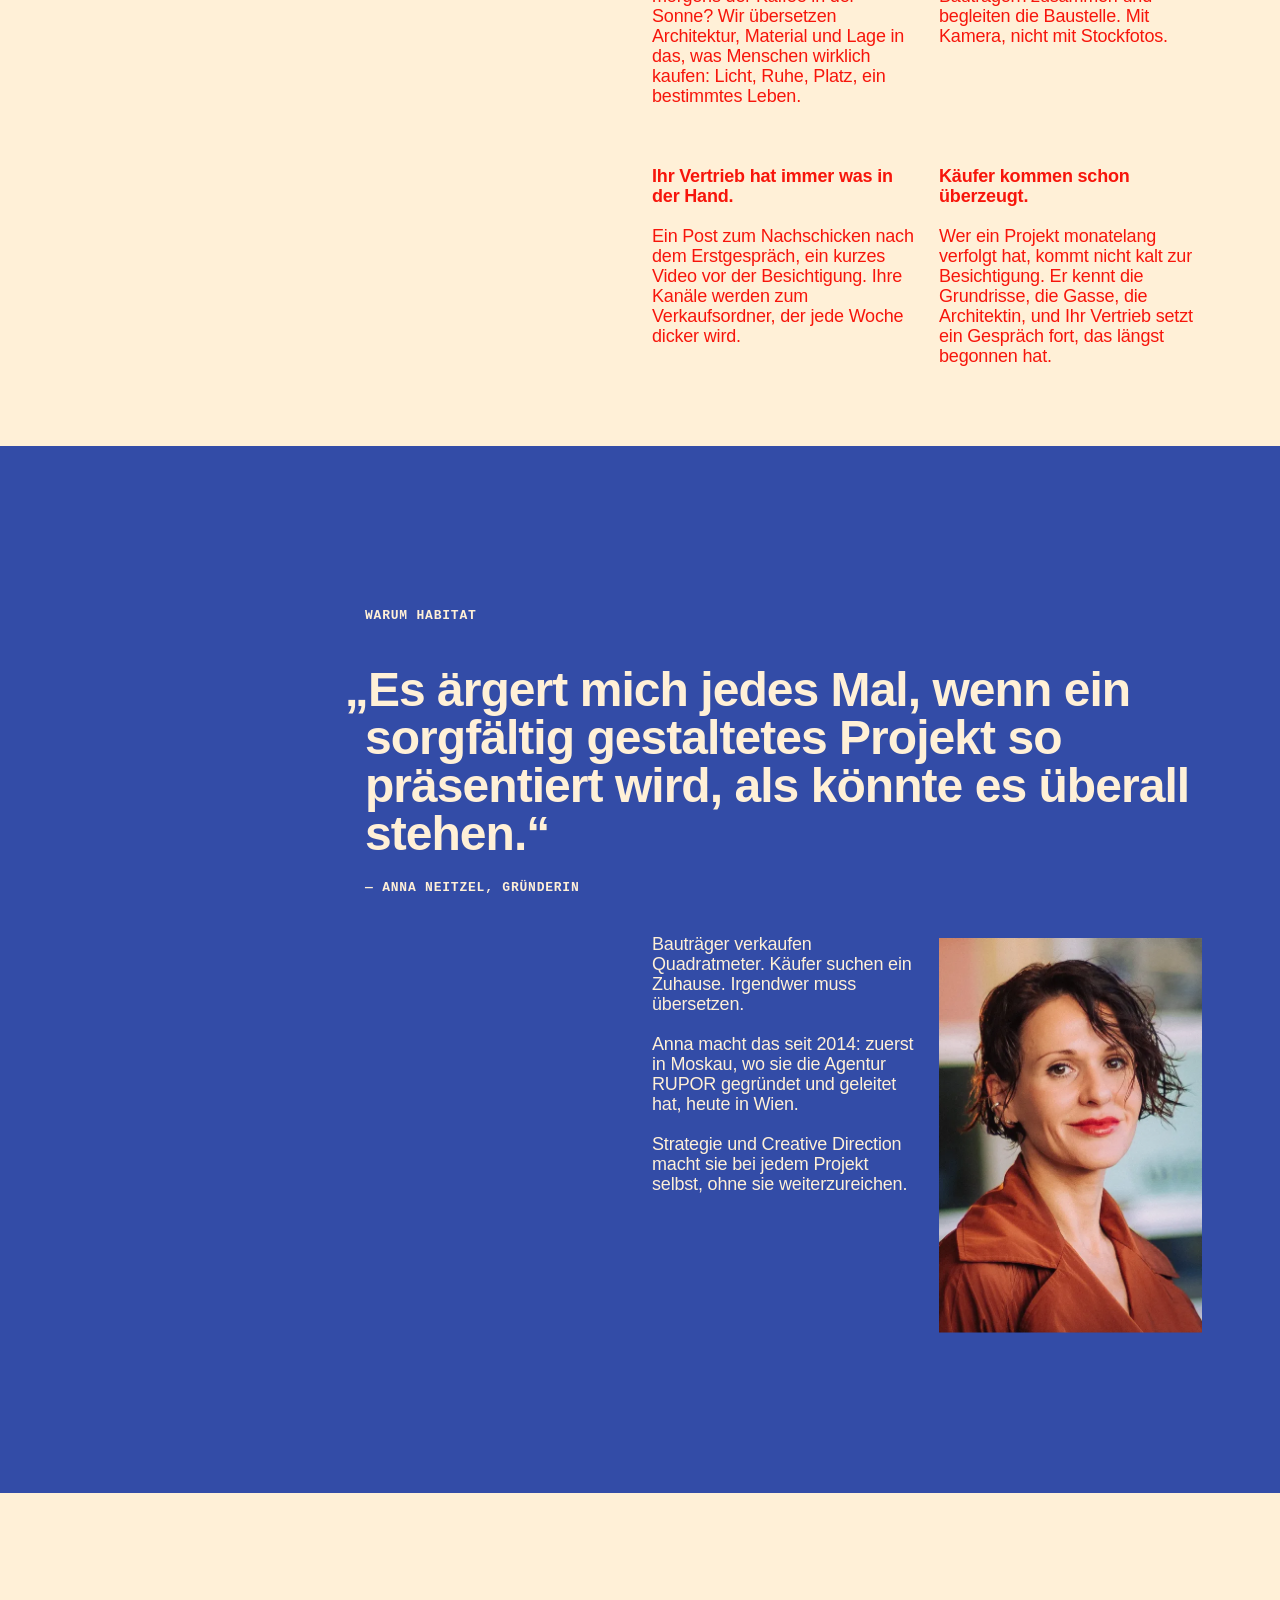
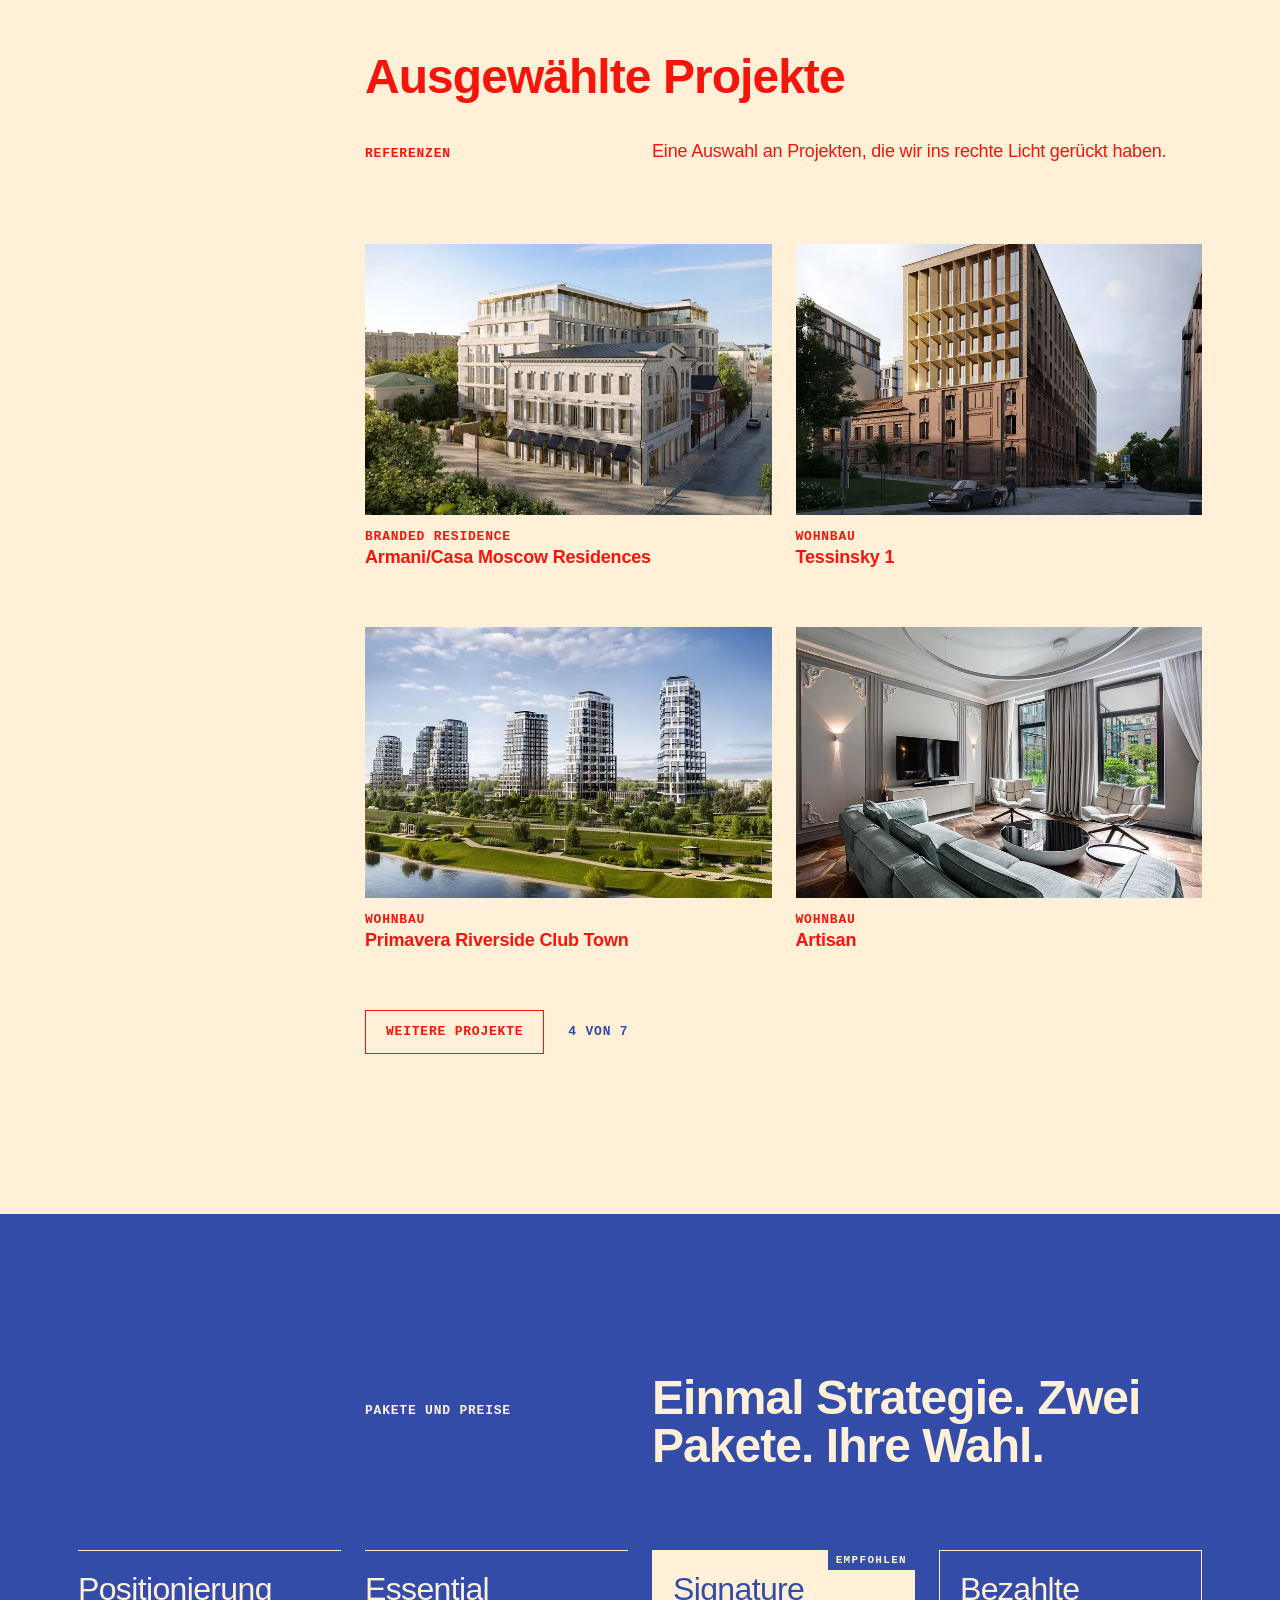
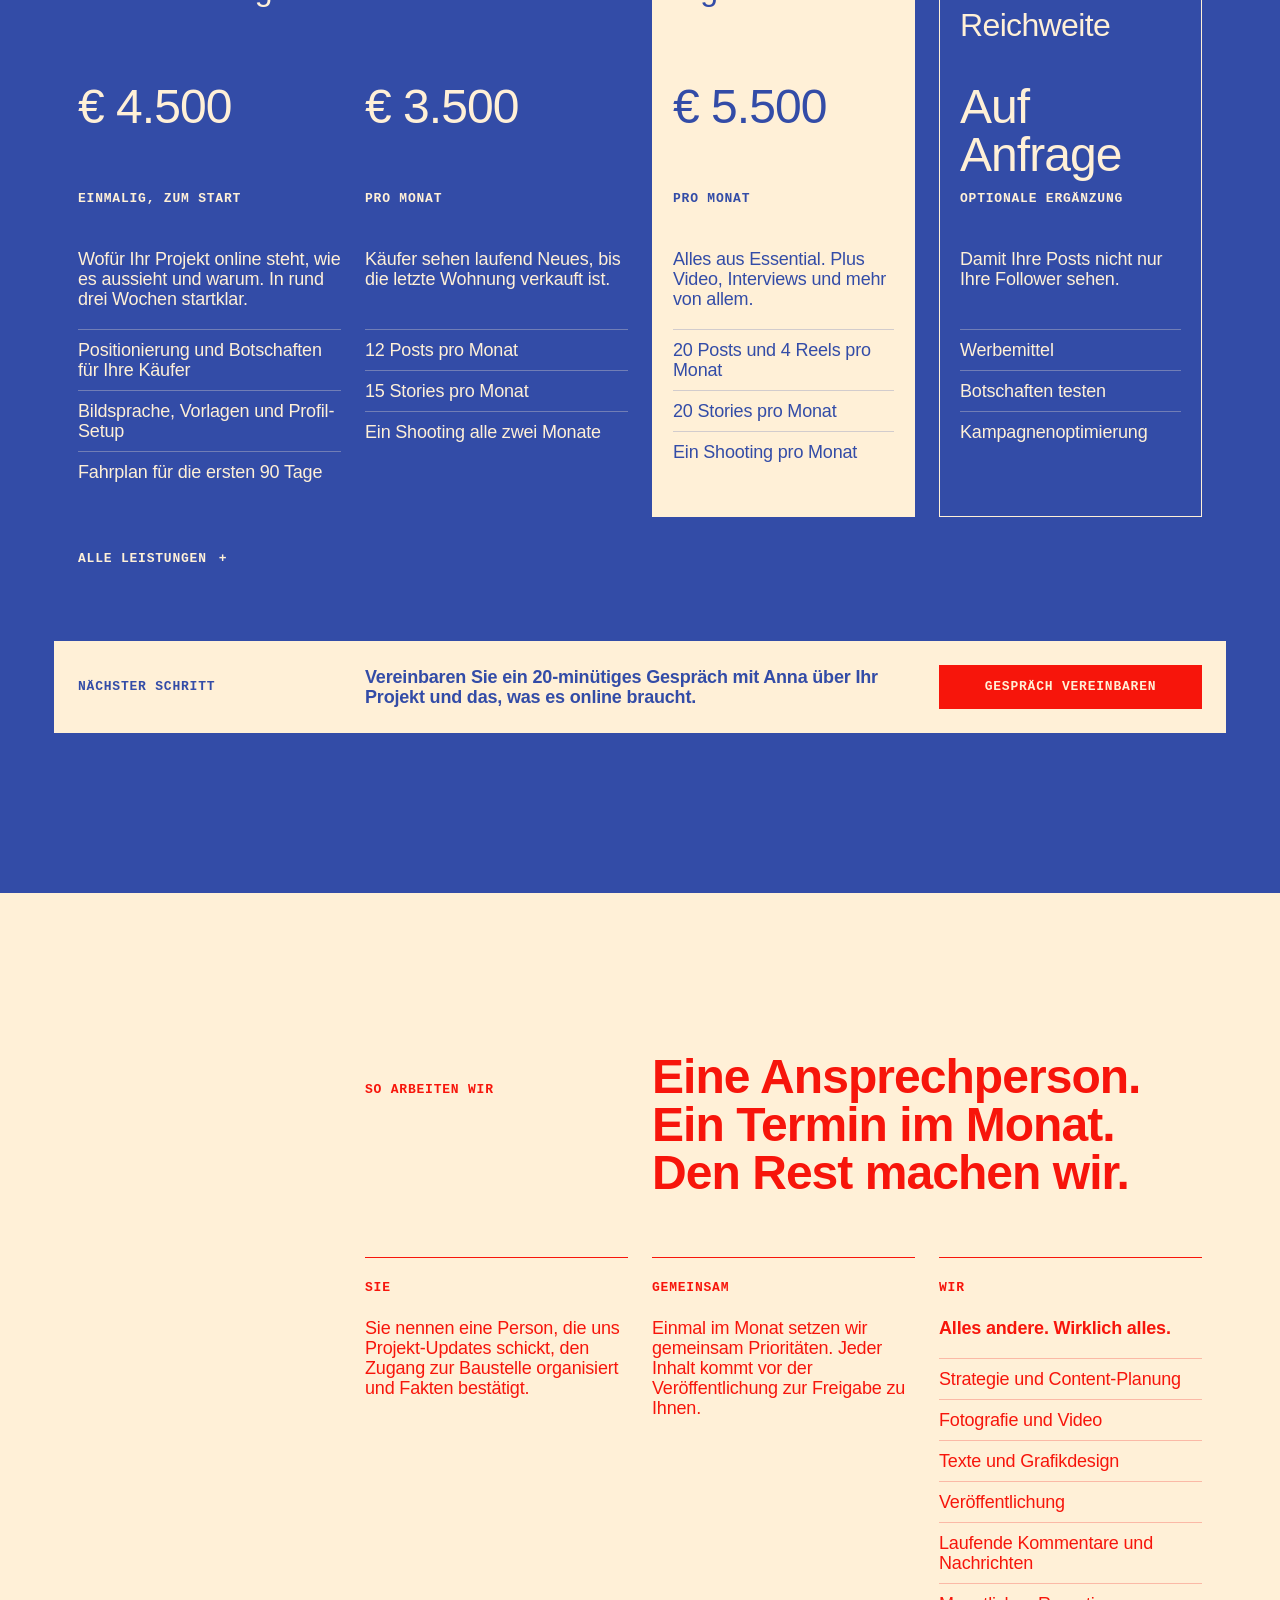
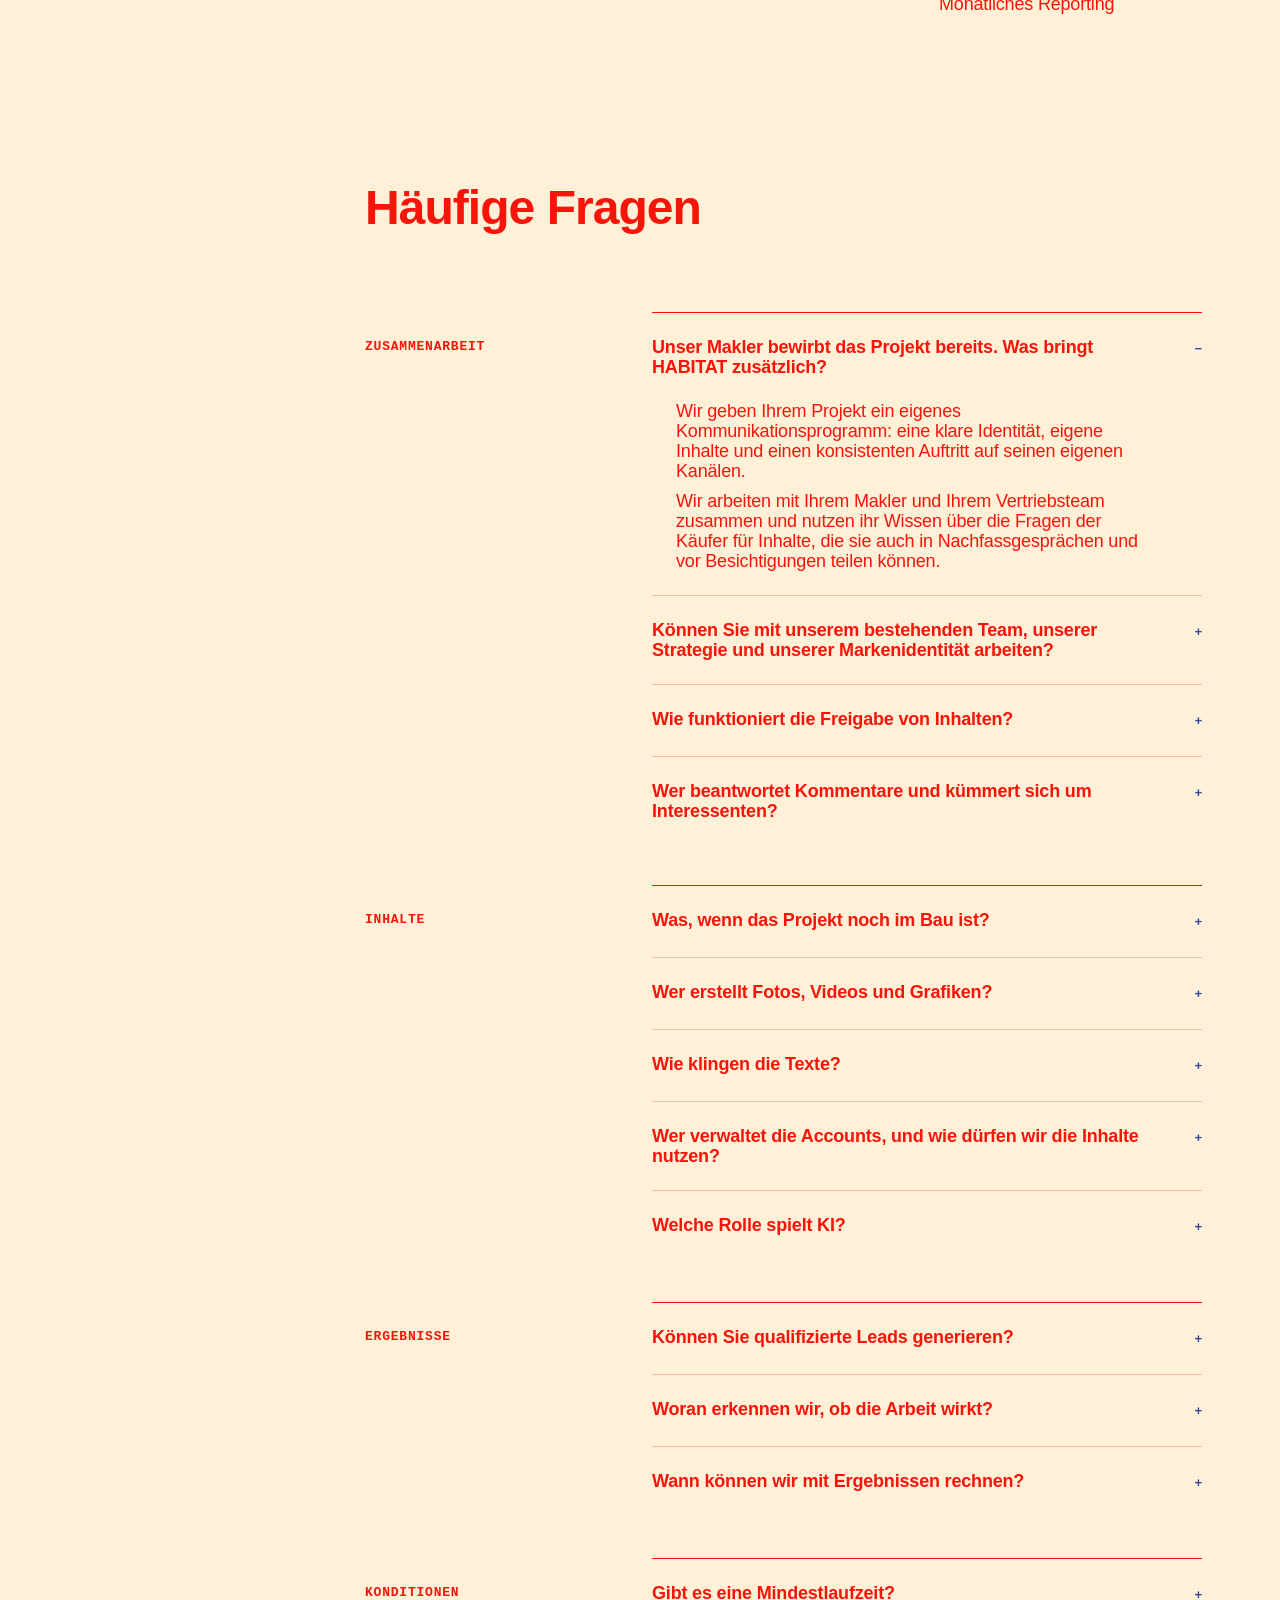
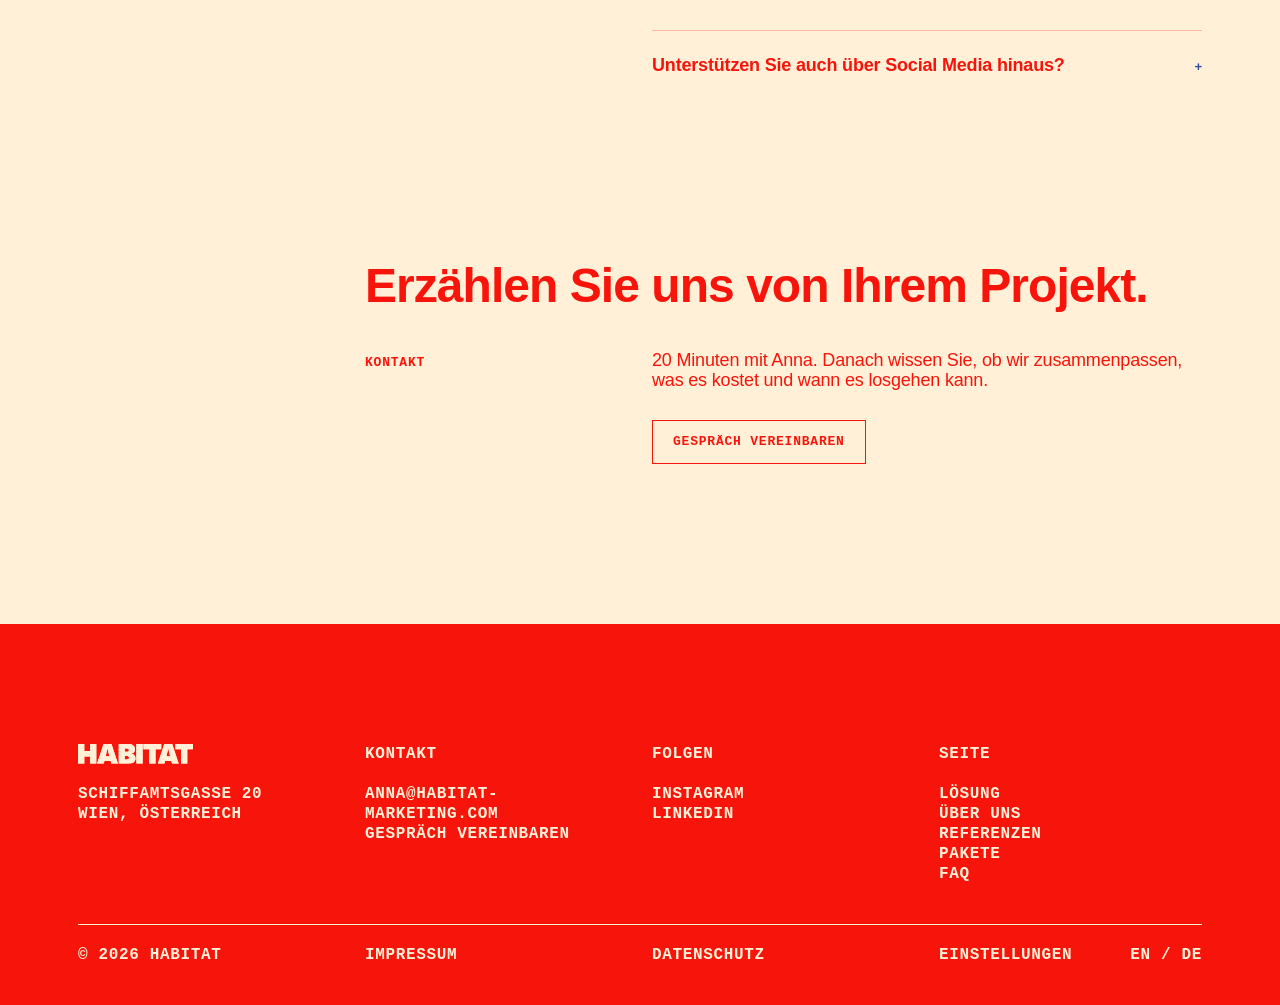
==== commit 1443b0d2: "German as primary site, new copy, red CTA - German home moves to /, English to /en/; legal pages to " ====
--- a/index.html
+++ b/index.html
@@ -1,27 +1,27 @@
 <!doctype html>
-<html lang="en">
+<html lang="de">
 <head>
 <meta charset="utf-8">
 <meta name="viewport" content="width=device-width, initial-scale=1">
-<title>HABITAT — Social media for premium real estate, Vienna</title>
-<meta name="description" content="Social media for premium residential real estate in Vienna, fully handled. HABITAT makes your project’s architecture, design and neighbourhood visible online. Monthly plans from €3,500.">
-<meta property="og:title" content="HABITAT — Social media for premium real estate">
-<meta property="og:description" content="We make your project’s architecture, design and neighbourhood visible online, so buyers can picture living there long before it’s finished.">
+<title>HABITAT — Social Media für Wohnprojekte, Wien</title>
+<meta name="description" content="Social Media für Premium-Wohnprojekte in Wien. HABITAT zeigt Architektur, Materialien und Umgebung Ihres Projekts so, dass sich Käufer ihr Leben dort vorstellen können. Ab € 3.500 im Monat.">
+<meta property="og:title" content="HABITAT — Social Media für Wohnprojekte">
+<meta property="og:description" content="Wir zeigen Architektur, Materialien und Umgebung Ihres Projekts so, dass sich Käufer ihr Leben dort vorstellen können, lange vor der Übergabe.">
 <link rel="canonical" href="https://habitat-marketing.com/">
-<link rel="alternate" hreflang="en" href="https://habitat-marketing.com/">
-<link rel="alternate" hreflang="de" href="https://habitat-marketing.com/de/">
+<link rel="alternate" hreflang="de" href="https://habitat-marketing.com/">
+<link rel="alternate" hreflang="en" href="https://habitat-marketing.com/en/">
 <link rel="alternate" hreflang="x-default" href="https://habitat-marketing.com/">
 <meta name="robots" content="index, follow, max-image-preview:large">
 <meta name="author" content="Anna Neitzel">
 <meta property="og:type" content="website">
 <meta property="og:site_name" content="HABITAT">
 <meta property="og:url" content="https://habitat-marketing.com/">
-<meta property="og:locale" content="en_GB">
-<meta property="og:locale:alternate" content="de_AT">
+<meta property="og:locale" content="de_AT">
+<meta property="og:locale:alternate" content="en_GB">
 <meta property="og:image" content="https://habitat-marketing.com/assets/img/og-image.jpg">
 <meta property="og:image:width" content="1200">
 <meta property="og:image:height" content="630">
-<meta property="og:image:alt" content="Aerial view of a residential courtyard garden, HABITAT">
+<meta property="og:image:alt" content="Luftaufnahme eines begrünten Wohnhofs, HABITAT">
 <meta name="twitter:card" content="summary_large_image">
 <script type="application/ld+json">
 {
@@ -33,8 +33,8 @@
    "name": "HABITAT",
    "alternateName": "HABITAT COMMUNICATIONS AGENCY",
    "url": "https://habitat-marketing.com/",
-   "inLanguage": "en",
-   "description": "Social media and communications for premium residential real estate in Vienna, fully handled: positioning, photography and video, copywriting, publishing, community management and monthly reporting.",
+   "inLanguage": "de",
+   "description": "Social Media und Kommunikation für Premium-Wohnprojekte in Wien, aus einer Hand: Positionierung, Fotografie und Video, Texte, Veröffentlichung, Community-Management und monatliches Reporting.",
    "email": "anna@habitat-marketing.com",
    "image": "https://habitat-marketing.com/assets/img/og-image.jpg",
    "logo": "https://habitat-marketing.com/assets/img/icons/icon-512.png",
@@ -69,7 +69,7 @@
    "makesOffer": [
     {
      "@type": "Offer",
-     "name": "Project kick-off",
+     "name": "Projekt-Kick-off",
      "priceCurrency": "EUR",
      "price": 4500
     },
@@ -103,7 +103,7 @@
    "@type": "Person",
    "@id": "https://habitat-marketing.com/#anna",
    "name": "Anna Neitzel",
-   "jobTitle": "Founder",
+   "jobTitle": "Gründerin",
    "worksFor": {
     "@id": "https://habitat-marketing.com/#business"
    },
@@ -142,31 +142,31 @@
 </head>
 <body>
 
-<a class="skip" href="#main">Skip to content</a>
+<a class="skip" href="#main">Zum Inhalt springen</a>
 
 <!-- The red frame, fixed on all four sides of the viewport -->
 <div class="frame" aria-hidden="true"></div>
 
-<!-- "Request a call": red tab on the left edge (desktop), red bar along the bottom (mobile) -->
-<a class="rail" href="#request-call">Request a call</a>
+<!-- "Gespräch vereinbaren": red tab on the left edge (desktop), red bar along the bottom (mobile) -->
+<a class="rail" href="#request-call">Gespräch vereinbaren</a>
 
 <!-- Fixed top bar inside the frame.
      Desktop: logo · nav (current section in blue) · DE tab
      Mobile:  logo · menu square -->
 <header class="top">
   <div class="wrap top__inner">
-    <a class="top__home" href="#top" aria-label="HABITAT, back to top">
+    <a class="top__home" href="#top" aria-label="HABITAT, zum Seitenanfang">
       <img class="top__logo" src="assets/img/habitat-logo-red.svg" alt="HABITAT" width="127" height="22">
     </a>
-    <nav class="top__nav nav" aria-label="Main">
-      <a href="#approach">Solution</a>
-      <a href="#why-us">Why us</a>
-      <a href="#references">References</a>
-      <a href="#plans">Plans</a>
+    <nav class="top__nav nav" aria-label="Hauptnavigation">
+      <a href="#approach">Lösung</a>
+      <a href="#why-us">Über uns</a>
+      <a href="#references">Referenzen</a>
+      <a href="#plans">Pakete</a>
       <a href="#faq">FAQ</a>
     </nav>
-    <a class="top__lang" href="de/" lang="de" hreflang="de" title="Deutsch">DE</a>
-    <button class="top__menu" type="button" aria-label="Open menu" aria-controls="menu" aria-expanded="false" data-open-menu>
+    <a class="top__lang" href="en/" lang="en" hreflang="en" title="English">EN</a>
+    <button class="top__menu" type="button" aria-label="Menü öffnen" aria-controls="menu" aria-expanded="false" data-open-menu>
       <svg width="20" height="12" viewBox="0 0 20 12" aria-hidden="true"><path d="M0 1h20M0 11h20" stroke="currentColor" stroke-width="2" fill="none"/></svg>
     </button>
   </div>
@@ -177,83 +177,84 @@
 <!-- 01 HERO -->
 <section class="hero" id="top" data-section="">
   <div class="wrap">
-    <h1 class="display hero__title">Social media for premium real estate.<br>Fully handled.</h1>
+    <h1 class="display hero__title">Social Media für Wohnprojekte.<br>Eine Baustelle weniger.</h1>
 
     <div class="grid hero__intro">
-      <p class="g-12">We make your project’s architecture, design and neighbourhood visible online, so buyers can picture living there long before it’s finished.</p>
-      <p class="g-4 nav hero__meta">Vienna<br>Monthly plans from €3,500</p>
-    </div>
-
-    <img class="hero__img" src="assets/img/hero-courtyard-1600.webp" srcset="assets/img/hero-courtyard-1600.webp 1600w, assets/img/hero-courtyard-2400.webp 2400w" sizes="100vw" alt="Aerial view of a residential courtyard garden" width="2400" height="897" fetchpriority="high">
+      <p class="g-12">Wir zeigen Architektur, Materialien und Umgebung Ihres Projekts so, dass sich Käufer ihr Leben dort vorstellen können, lange vor der Übergabe.</p>
+      <p class="g-4 nav hero__meta">Wien<br>ab € 3.500 im Monat</p>
+    </div>
+
+    <img class="hero__img" src="assets/img/hero-courtyard-1600.webp" srcset="assets/img/hero-courtyard-1600.webp 1600w, assets/img/hero-courtyard-2400.webp 2400w" sizes="100vw" alt="Luftaufnahme eines begrünten Wohnhofs" width="2400" height="897" fetchpriority="high">
   </div>
 </section>
 
 <!-- 02 CHALLENGE -->
-<section class="section section--challenge" data-section="Challenge">
+<section class="section section--challenge" data-section="Ausgangslage">
   <div class="wrap grid stack">
-    <h2 class="display g-24">Your buyers research everything.<br class="d-only"> Give them something worth finding.</h2>
-    <p class="label g-2 first-m">Challenge</p>
+    <h2 class="display g-24">Keiner verliebt sich in ein Rendering.</h2>
+    <p class="label g-2 first-m">Ausgangslage</p>
     <div class="g-34 copy">
-      <p>Someone buying an apartment will research it more carefully than almost anything they have ever bought. Most of that research happens online, long before the building even exists. Usually, all they find is the same three renders on rotation.</p>
-      <p>We show them what those renders can’t: the neighbourhood, the materials, the people building it, and tell it as a story worth living in. Published consistently from launch to handover.</p>
-      <p>You build it. We handle how it’s seen.</p>
+      <p>Wer eine Wohnung kauft, recherchiert gründlicher als bei Auto, Kinderwagen und Hochzeitslocation zusammen. Und zwar online, lange bevor es irgendetwas zu besichtigen gibt. Was Interessenten dort meist finden? Dieselben drei Renderings. In Endlosschleife.</p>
+      <p>Wir zeigen, was kein Rendering kann: das Grätzlleben am Samstagvormittag, den Kalkstein im Foyer, jede Platte ein bisschen anders. Und die Architektin beim siebten Kaffee über demselben Fensterdetail.</p>
+      <p>Und das jede Woche, vom Vermarktungsstart bis zur Schlüsselübergabe.</p>
+      <p>Sie bauen. Wir sorgen fürs Kopfkino.</p>
     </div>
   </div>
 </section>
 
 <!-- 03 HANDLED -->
-<section class="section section--handled" id="approach" data-section="Solution">
+<section class="section section--handled" id="approach" data-section="Lösung">
   <div class="wrap grid stack">
-    <h2 class="display g-24">What does “handled” look like?</h2>
-    <p class="label g-2 first-m">Solution</p>
+    <h2 class="display g-24">Was das bringt.<br>(Außer schönen Bildern.)</h2>
+    <p class="label g-2 first-m">Lösung</p>
     <div class="g-34 handled">
       <article>
-        <h3 class="b">Buyers see what makes your project worth choosing.</h3>
-        <p>We study the architecture, layouts, materials and neighbourhood, and translate them into what buyers care about: privacy, light, space, a way of life.</p>
+        <h3 class="b">Käufer verstehen, was Ihr Projekt besonders macht.</h3>
+        <p>Nicht „87 m², 3 Zimmer, Südwest“, sondern: Wo steht morgens der Kaffee in der Sonne? Wir übersetzen Architektur, Material und Lage in das, was Menschen wirklich kaufen: Licht, Ruhe, Platz, ein bestimmtes Leben.</p>
       </article>
       <article>
-        <h3 class="b">Original content keeps the project visible.</h3>
-        <p>We photograph the site, interview the people behind it and document construction as it happens.</p>
+        <h3 class="b">Neue Bilder statt Endlosschleife.</h3>
+        <p>Wir fotografieren vor Ort, setzen uns mit Architekt:innen und Bauträgern zusammen und begleiten die Baustelle. Mit Kamera, nicht mit Stockfotos.</p>
       </article>
       <article>
-        <h3 class="b">Your sales team always has useful material to share.</h3>
-        <p>New posts and videos for follow-ups and before viewings turn your social accounts into an evolving resource for your sales process.</p>
+        <h3 class="b">Ihr Vertrieb hat immer was in der Hand.</h3>
+        <p>Ein Post zum Nachschicken nach dem Erstgespräch, ein kurzes Video vor der Besichtigung. Ihre Kanäle werden zum Verkaufsordner, der jede Woche dicker wird.</p>
       </article>
       <article>
-        <h3 class="b">Every post comes with a clear next step.</h3>
-        <p>Each one leads to your website or enquiry channels. A monthly report shows clicks and enquiries.</p>
+        <h3 class="b">Käufer kommen schon überzeugt.</h3>
+        <p>Wer ein Projekt monatelang verfolgt hat, kommt nicht kalt zur Besichtigung. Er kennt die Grundrisse, die Gasse, die Architektin, und Ihr Vertrieb setzt ein Gespräch fort, das längst begonnen hat.</p>
       </article>
     </div>
   </div>
 </section>
 
 <!-- 04 WHY HABITAT -->
-<section class="section section--why ground-blue" id="why-us" data-section="Why us">
+<section class="section section--why ground-blue" id="why-us" data-section="Über uns">
   <div class="wrap">
     <div class="grid">
-      <h2 class="label g-2">Why HABITAT</h2>
+      <h2 class="label g-2">Warum HABITAT</h2>
     </div>
     <figure class="grid why__quote">
       <blockquote class="g-24">
-        <p class="display hang">“I get a little mad any time I see a carefully designed development presented as if it could be anywhere.”</p>
+        <p class="display hang">„Es ärgert mich jedes Mal, wenn ein sorgfältig gestaltetes Projekt so präsentiert wird, als könnte es überall stehen.“</p>
       </blockquote>
-      <figcaption class="label g-24">— Anna Neitzel, founder</figcaption>
+      <figcaption class="label g-24">— Anna Neitzel, Gründerin</figcaption>
     </figure>
     <div class="grid why__bio">
-      <img class="g-4" src="assets/img/anna/anna-neitzel-800.webp" srcset="assets/img/anna/anna-neitzel-800.webp 533w, assets/img/anna/anna-neitzel-1200.webp 800w" sizes="(max-width: 760px) 100vw, 25vw" alt="Portrait of Anna Neitzel, founder of HABITAT" width="800" height="1200" loading="lazy">
+      <img class="g-4" src="assets/img/anna/anna-neitzel-800.webp" srcset="assets/img/anna/anna-neitzel-800.webp 533w, assets/img/anna/anna-neitzel-1200.webp 800w" sizes="(max-width: 760px) 100vw, 25vw" alt="Porträt von Anna Neitzel, Gründerin von HABITAT" width="800" height="1200" loading="lazy">
       
-      <p class="g-3">Developers sell square metres. Buyers are looking for a home. We translate between the two.<br> <br>Anna has positioned and launched premium residential developments since 2014, first in Moscow, where she founded and led the agency RUPOR, and now in Vienna.<br><br> She leads strategy and creative direction on every project herself.</p>
+      <p class="g-3">Bauträger verkaufen Quadratmeter. Käufer suchen ein Zuhause. Irgendwer muss übersetzen.<br><br>Anna macht das seit 2014: zuerst in Moskau, wo sie die Agentur RUPOR gegründet und geleitet hat, heute in Wien.<br><br>Strategie und Creative Direction macht sie bei jedem Projekt selbst, ohne sie weiterzureichen.</p>
     </div>
   </div>
 </section>
 
 <!-- 05 PROJECTS -->
-<section class="section section--projects" id="references" data-section="References">
+<section class="section section--projects" id="references" data-section="Referenzen">
   <div class="wrap">
     <div class="grid stack">
-      <h2 class="display g-24">Selected projects</h2>
-      <p class="label g-2 first-m">References</p>
-      <p class="g-34">Selected projects from Anna and her team’s experience in premium real estate marketing.</p>
+      <h2 class="display g-24">Ausgewählte Projekte</h2>
+      <p class="label g-2 first-m">Referenzen</p>
+      <p class="g-34">Eine Auswahl an Projekten, die wir ins rechte Licht gerückt haben.</p>
     </div>
 
     <div class="grid projects">
@@ -267,238 +268,237 @@
 
         <li class="project">
           <button class="project__card" type="button">
-            <img class="ph--card" src="assets/img/projects/armani-casa/front-800.webp" srcset="assets/img/projects/armani-casa/front-800.webp 800w, assets/img/projects/armani-casa/front-1600.webp 1600w" sizes="(max-width: 760px) 100vw, 36vw" width="1600" height="941" alt="Armani/Casa Moscow Residences, street view of the residence" loading="lazy">
-            <span class="label">Branded residence</span>
+            <img class="ph--card" src="assets/img/projects/armani-casa/front-800.webp" srcset="assets/img/projects/armani-casa/front-800.webp 800w, assets/img/projects/armani-casa/front-1600.webp 1600w" sizes="(max-width: 760px) 100vw, 36vw" width="1600" height="941" alt="Armani/Casa Moscow Residences, Straßenansicht" loading="lazy">
+            <span class="label">Branded Residence</span>
             <span class="project__name">Armani/Casa Moscow Residences</span>
           </button>
           <div class="project__detail" hidden>
-            <p class="detail__role">Communications strategy · Luxury real estate marketing</p>
-            <p class="detail__snippet">Launching a branded residence</p>
-            <p>We developed launch communications for an Armani/Casa branded residence, translating the brand’s design identity into a luxury real estate proposition. Working with the international brand team, we aligned messaging, content and visual presentation with global guidelines to create a consistent market introduction.</p>
-            <img class="detail__main" src="assets/img/projects/armani-casa/front-1600.webp" srcset="assets/img/projects/armani-casa/front-800.webp 800w, assets/img/projects/armani-casa/front-1600.webp 1600w" sizes="(max-width: 760px) 100vw, 30vw" width="1600" height="941" alt="Armani/Casa Moscow Residences, street view of the residence" loading="lazy">
-            <img class="detail__side" src="assets/img/projects/armani-casa/lobby-800.webp" srcset="assets/img/projects/armani-casa/lobby-800.webp 800w, assets/img/projects/armani-casa/lobby-1600.webp 1600w" sizes="(max-width: 760px) 50vw, 30vw" width="1600" height="1200" alt="Armani/Casa Moscow Residences, lobby" loading="lazy">
-            <img class="detail__side" src="assets/img/projects/armani-casa/street-800.webp" srcset="assets/img/projects/armani-casa/street-800.webp 800w, assets/img/projects/armani-casa/street-1600.webp 1600w" sizes="(max-width: 760px) 50vw, 30vw" width="1260" height="1035" alt="Armani/Casa Moscow Residences, entrance on the street" loading="lazy">
+            <p class="detail__role">Kommunikationsstrategie · Luxusimmobilien-Marketing</p>
+            <p class="detail__snippet">Launch einer Branded Residence</p>
+            <p>Wir entwickelten die Launch-Kommunikation für eine Armani/Casa Branded Residence und übersetzten die Designidentität der Marke in ein Angebot für Luxusimmobilien. Gemeinsam mit dem internationalen Markenteam stimmten wir Botschaften, Inhalte und visuellen Auftritt mit den globalen Richtlinien ab und sorgten so für einen konsistenten Markteintritt.</p>
+            <img class="detail__main" src="assets/img/projects/armani-casa/front-1600.webp" srcset="assets/img/projects/armani-casa/front-800.webp 800w, assets/img/projects/armani-casa/front-1600.webp 1600w" sizes="(max-width: 760px) 100vw, 30vw" width="1600" height="941" alt="Armani/Casa Moscow Residences, Straßenansicht" loading="lazy">
+            <img class="detail__side" src="assets/img/projects/armani-casa/lobby-800.webp" srcset="assets/img/projects/armani-casa/lobby-800.webp 800w, assets/img/projects/armani-casa/lobby-1600.webp 1600w" sizes="(max-width: 760px) 50vw, 30vw" width="1600" height="1200" alt="Armani/Casa Moscow Residences, Lobby" loading="lazy">
+            <img class="detail__side" src="assets/img/projects/armani-casa/street-800.webp" srcset="assets/img/projects/armani-casa/street-800.webp 800w, assets/img/projects/armani-casa/street-1600.webp 1600w" sizes="(max-width: 760px) 50vw, 30vw" width="1260" height="1035" alt="Armani/Casa Moscow Residences, Eingang an der Straße" loading="lazy">
           </div>
         </li>
 
         <li class="project">
           <button class="project__card" type="button">
-            <img class="ph--card" src="assets/img/projects/tessinsky-1/front-800.webp" srcset="assets/img/projects/tessinsky-1/front-800.webp 800w, assets/img/projects/tessinsky-1/front-1600.webp 1600w" sizes="(max-width: 760px) 100vw, 36vw" width="1600" height="995" alt="Tessinsky 1, the new building beside the historic brick house" loading="lazy">
-            <span class="label">Residential</span>
+            <img class="ph--card" src="assets/img/projects/tessinsky-1/front-800.webp" srcset="assets/img/projects/tessinsky-1/front-800.webp 800w, assets/img/projects/tessinsky-1/front-1600.webp 1600w" sizes="(max-width: 760px) 100vw, 36vw" width="1600" height="995" alt="Tessinsky 1, der Neubau neben dem historischen Backsteinhaus" loading="lazy">
+            <span class="label">Wohnbau</span>
             <span class="project__name">Tessinsky 1</span>
           </button>
           <div class="project__detail" hidden>
-            <p class="detail__role">Launch strategy · Social media management · PR · Events</p>
-            <p class="detail__snippet">From pre-launch positioning to ongoing promotion</p>
-            <p>We developed positioning and launch communications for Tessinsky 1, a luxury residential project combining heritage and contemporary architecture. Our work included real estate PR, social media strategy, visual content and a launch event attended by 25 journalists and influencers. Ongoing communications supported the project throughout our collaboration; it sold out in less than two years.</p>
-            <img class="detail__main" src="assets/img/projects/tessinsky-1/front-1600.webp" srcset="assets/img/projects/tessinsky-1/front-800.webp 800w, assets/img/projects/tessinsky-1/front-1600.webp 1600w" sizes="(max-width: 760px) 100vw, 30vw" width="1600" height="995" alt="Tessinsky 1, the new building beside the historic brick house" loading="lazy">
-            <img class="detail__side" src="assets/img/projects/tessinsky-1/facade-800.webp" srcset="assets/img/projects/tessinsky-1/facade-800.webp 800w, assets/img/projects/tessinsky-1/facade-1600.webp 1600w" sizes="(max-width: 760px) 50vw, 30vw" width="1600" height="1078" alt="Tessinsky 1, dark brick facade with brass balconies" loading="lazy">
-            <img class="detail__side" src="assets/img/projects/tessinsky-1/living-800.webp" srcset="assets/img/projects/tessinsky-1/living-800.webp 800w, assets/img/projects/tessinsky-1/living-1600.webp 1600w" sizes="(max-width: 760px) 50vw, 30vw" width="1600" height="1143" alt="Tessinsky 1, double-height living room" loading="lazy">
+            <p class="detail__role">Launch-Strategie · Social-Media-Management · PR · Events</p>
+            <p class="detail__snippet">Von der Positionierung vor dem Launch bis zur laufenden Vermarktung</p>
+            <p>Wir entwickelten Positionierung und Launch-Kommunikation für Tessinsky 1, ein Luxus-Wohnprojekt, das historische und zeitgenössische Architektur verbindet. Unsere Arbeit umfasste Immobilien-PR, Social-Media-Strategie, visuelle Inhalte. Laufende Kommunikation begleitete das Projekt während der gesamten Zusammenarbeit; es war in weniger als zwei Jahren ausverkauft.</p>
+            <img class="detail__main" src="assets/img/projects/tessinsky-1/front-1600.webp" srcset="assets/img/projects/tessinsky-1/front-800.webp 800w, assets/img/projects/tessinsky-1/front-1600.webp 1600w" sizes="(max-width: 760px) 100vw, 30vw" width="1600" height="995" alt="Tessinsky 1, der Neubau neben dem historischen Backsteinhaus" loading="lazy">
+            <img class="detail__side" src="assets/img/projects/tessinsky-1/facade-800.webp" srcset="assets/img/projects/tessinsky-1/facade-800.webp 800w, assets/img/projects/tessinsky-1/facade-1600.webp 1600w" sizes="(max-width: 760px) 50vw, 30vw" width="1600" height="1078" alt="Tessinsky 1, dunkle Klinkerfassade mit Messingbalkonen" loading="lazy">
+            <img class="detail__side" src="assets/img/projects/tessinsky-1/living-800.webp" srcset="assets/img/projects/tessinsky-1/living-800.webp 800w, assets/img/projects/tessinsky-1/living-1600.webp 1600w" sizes="(max-width: 760px) 50vw, 30vw" width="1600" height="1143" alt="Tessinsky 1, Wohnraum mit doppelter Raumhöhe" loading="lazy">
           </div>
         </li>
 
         <li class="project">
           <button class="project__card" type="button">
-            <img class="ph--card" src="assets/img/projects/primavera/riverview-800.webp" srcset="assets/img/projects/primavera/riverview-800.webp 800w, assets/img/projects/primavera/riverview-1600.webp 1600w" sizes="(max-width: 760px) 100vw, 36vw" width="906" height="906" alt="Primavera, residential towers along the river" loading="lazy">
-            <span class="label">Residential</span>
+            <img class="ph--card" src="assets/img/projects/primavera/riverview-800.webp" srcset="assets/img/projects/primavera/riverview-800.webp 800w, assets/img/projects/primavera/riverview-1600.webp 1600w" sizes="(max-width: 760px) 100vw, 36vw" width="906" height="906" alt="Primavera, Wohntürme am Fluss" loading="lazy">
+            <span class="label">Wohnbau</span>
             <span class="project__name">Primavera Riverside Club Town</span>
           </button>
           <div class="project__detail" hidden>
-            <p class="detail__role">Social media · Influencer marketing · Performance marketing support · PR · Reputation management</p>
-            <p class="detail__snippet">Building demand for premium residences</p>
-            <p>We positioned a riverside development around architecture, nature and wellbeing. Real estate PR, social media management, influencer marketing, broker events and online reputation management supported the launch and ongoing promotion. The project ranked among Moscow’s top five premium residential bestsellers in 2023 and 2024.</p>
-            <img class="detail__main" src="assets/img/projects/primavera/riverview-1600.webp" srcset="assets/img/projects/primavera/riverview-800.webp 800w, assets/img/projects/primavera/riverview-1600.webp 1600w" sizes="(max-width: 760px) 100vw, 30vw" width="906" height="906" alt="Primavera, residential towers along the river" loading="lazy">
-            <img class="detail__side" src="assets/img/projects/primavera/park-800.webp" srcset="assets/img/projects/primavera/park-800.webp 800w, assets/img/projects/primavera/park-1600.webp 1600w" sizes="(max-width: 760px) 50vw, 30vw" width="1280" height="800" alt="Primavera, landscaped park between the buildings" loading="lazy">
-            <img class="detail__side" src="assets/img/projects/primavera/penthouse-800.webp" srcset="assets/img/projects/primavera/penthouse-800.webp 800w, assets/img/projects/primavera/penthouse-1600.webp 1600w" sizes="(max-width: 760px) 50vw, 30vw" width="1280" height="908" alt="Primavera, penthouse terrace overlooking the river at sunset" loading="lazy">
+            <p class="detail__role">Social Media · Influencer-Marketing · Performance-Marketing-Support · PR · Reputationsmanagement</p>
+            <p class="detail__snippet">Nachfrage für Premium-Wohnungen aufbauen</p>
+            <p>Wir positionierten ein Projekt am Fluss rund um Architektur, Natur und Wohlbefinden. Immobilien-PR, Social-Media-Management, Influencer-Marketing, Makler-Events und Online-Reputationsmanagement begleiteten den Launch und die laufende Vermarktung. Das Projekt zählte 2023 und 2024 zu den fünf meistverkauften Premium-Wohnprojekten Moskaus.</p>
+            <img class="detail__main" src="assets/img/projects/primavera/riverview-1600.webp" srcset="assets/img/projects/primavera/riverview-800.webp 800w, assets/img/projects/primavera/riverview-1600.webp 1600w" sizes="(max-width: 760px) 100vw, 30vw" width="906" height="906" alt="Primavera, Wohntürme am Fluss" loading="lazy">
+            <img class="detail__side" src="assets/img/projects/primavera/park-800.webp" srcset="assets/img/projects/primavera/park-800.webp 800w, assets/img/projects/primavera/park-1600.webp 1600w" sizes="(max-width: 760px) 50vw, 30vw" width="1280" height="800" alt="Primavera, Parklandschaft zwischen den Gebäuden" loading="lazy">
+            <img class="detail__side" src="assets/img/projects/primavera/penthouse-800.webp" srcset="assets/img/projects/primavera/penthouse-800.webp 800w, assets/img/projects/primavera/penthouse-1600.webp 1600w" sizes="(max-width: 760px) 50vw, 30vw" width="1280" height="908" alt="Primavera, Penthouse-Terrasse mit Blick auf den Fluss bei Sonnenuntergang" loading="lazy">
           </div>
         </li>
 
         <li class="project">
           <button class="project__card" type="button">
-            <img class="ph--card" src="assets/img/projects/artisan/living-800.webp" srcset="assets/img/projects/artisan/living-800.webp 800w, assets/img/projects/artisan/living-1600.webp 1600w" sizes="(max-width: 760px) 100vw, 36vw" width="1600" height="1067" alt="Artisan, living room with garden view" loading="lazy">
-            <span class="label">Residential</span>
+            <img class="ph--card" src="assets/img/projects/artisan/living-800.webp" srcset="assets/img/projects/artisan/living-800.webp 800w, assets/img/projects/artisan/living-1600.webp 1600w" sizes="(max-width: 760px) 100vw, 36vw" width="1600" height="1067" alt="Artisan, Wohnzimmer mit Blick ins Grüne" loading="lazy">
+            <span class="label">Wohnbau</span>
             <span class="project__name">Artisan</span>
           </button>
           <div class="project__detail" hidden>
-            <p class="detail__role">Social media management · Brand collaborations · PR · Events</p>
-            <p class="detail__snippet">Luxury real estate marketing through design and lifestyle</p>
-            <p>We managed social media, PR and events for Artisan, a luxury residential project in Swiss financial group Valartis’s portfolio. Our work combined social media strategy, visual concepts and content planning with media relations and brand collaborations. Editorial stories about architecture, interiors and lifestyle sustained interest beyond construction updates.</p>
-            <img class="detail__main" src="assets/img/projects/artisan/living-1600.webp" srcset="assets/img/projects/artisan/living-800.webp 800w, assets/img/projects/artisan/living-1600.webp 1600w" sizes="(max-width: 760px) 100vw, 30vw" width="1600" height="1067" alt="Artisan, living room with garden view" loading="lazy">
-            <img class="detail__side" src="assets/img/projects/artisan/courtyard-800.webp" srcset="assets/img/projects/artisan/courtyard-800.webp 800w, assets/img/projects/artisan/courtyard-1600.webp 1600w" sizes="(max-width: 760px) 50vw, 30vw" width="1600" height="1067" alt="Artisan, planted courtyard between brick buildings" loading="lazy">
-            <img class="detail__side" src="assets/img/projects/artisan/lobby-800.webp" srcset="assets/img/projects/artisan/lobby-800.webp 800w, assets/img/projects/artisan/lobby-1600.webp 1600w" sizes="(max-width: 760px) 50vw, 30vw" width="1600" height="966" alt="Artisan, marble lobby" loading="lazy">
+            <p class="detail__role">Social-Media-Management · Markenkooperationen · PR · Events</p>
+            <p class="detail__snippet">Luxusimmobilien-Marketing über Design und Lifestyle</p>
+            <p>Wir betreuten Social Media, PR und Events für Artisan, ein Luxus-Wohnprojekt im Portfolio der Schweizer Finanzgruppe Valartis. Unsere Arbeit verband Social-Media-Strategie, visuelle Konzepte und Content-Planung mit Medienarbeit und Markenkooperationen. Redaktionelle Geschichten über Architektur, Interieur und Lifestyle hielten das Interesse auch jenseits von Baufortschrittsmeldungen wach.</p>
+            <img class="detail__main" src="assets/img/projects/artisan/living-1600.webp" srcset="assets/img/projects/artisan/living-800.webp 800w, assets/img/projects/artisan/living-1600.webp 1600w" sizes="(max-width: 760px) 100vw, 30vw" width="1600" height="1067" alt="Artisan, Wohnzimmer mit Blick ins Grüne" loading="lazy">
+            <img class="detail__side" src="assets/img/projects/artisan/courtyard-800.webp" srcset="assets/img/projects/artisan/courtyard-800.webp 800w, assets/img/projects/artisan/courtyard-1600.webp 1600w" sizes="(max-width: 760px) 50vw, 30vw" width="1600" height="1067" alt="Artisan, begrünter Innenhof zwischen Backsteinbauten" loading="lazy">
+            <img class="detail__side" src="assets/img/projects/artisan/lobby-800.webp" srcset="assets/img/projects/artisan/lobby-800.webp 800w, assets/img/projects/artisan/lobby-1600.webp 1600w" sizes="(max-width: 760px) 50vw, 30vw" width="1600" height="966" alt="Artisan, Lobby in Marmor" loading="lazy">
           </div>
         </li>
 
         <li class="project">
           <button class="project__card" type="button">
-            <img class="ph--card" src="assets/img/projects/turandot/front-800.webp" srcset="assets/img/projects/turandot/front-800.webp 800w, assets/img/projects/turandot/front-1600.webp 1600w" sizes="(max-width: 760px) 100vw, 36vw" width="1280" height="918" alt="Turandot Residences, the building behind its garden" loading="lazy">
-            <span class="label">Residential</span>
+            <img class="ph--card" src="assets/img/projects/turandot/front-800.webp" srcset="assets/img/projects/turandot/front-800.webp 800w, assets/img/projects/turandot/front-1600.webp 1600w" sizes="(max-width: 760px) 100vw, 36vw" width="1280" height="918" alt="Turandot Residences, das Gebäude hinter seinem Garten" loading="lazy">
+            <span class="label">Wohnbau</span>
             <span class="project__name">Turandot Residences</span>
           </button>
           <div class="project__detail" hidden>
-            <p class="detail__role">Social media management · Brand collaborations · PR · Events</p>
-            <p class="detail__snippet">Sustaining visibility for luxury residences</p>
-            <p>We provided real estate PR, social media management and event support for Turandot Residences, part of Swiss financial group Valartis’s property portfolio. Our work covered visual concepts, content planning and publication, media relations and brand collaborations. As construction news slowed, special projects and fresh editorial angles kept the development visible.</p>
-            <img class="detail__main" src="assets/img/projects/turandot/front-1600.webp" srcset="assets/img/projects/turandot/front-800.webp 800w, assets/img/projects/turandot/front-1600.webp 1600w" sizes="(max-width: 760px) 100vw, 30vw" width="1280" height="918" alt="Turandot Residences, the building behind its garden" loading="lazy">
-            <img class="detail__side" src="assets/img/projects/turandot/street-800.webp" srcset="assets/img/projects/turandot/street-800.webp 800w, assets/img/projects/turandot/street-1600.webp 1600w" sizes="(max-width: 760px) 50vw, 30vw" width="1300" height="867" alt="Turandot Residences, street view with the new building behind" loading="lazy">
-            <img class="detail__side" src="assets/img/projects/turandot/winterview-800.webp" srcset="assets/img/projects/turandot/winterview-800.webp 800w, assets/img/projects/turandot/winterview-1600.webp 1600w" sizes="(max-width: 760px) 50vw, 30vw" width="1280" height="853" alt="Turandot Residences, winter view over the rooftops of central Moscow" loading="lazy">
+            <p class="detail__role">Social-Media-Management · Markenkooperationen · PR · Events</p>
+            <p class="detail__snippet">Sichtbarkeit für Luxus-Residenzen erhalten</p>
+            <p>Für Turandot Residences, Teil des Immobilienportfolios der Schweizer Finanzgruppe Valartis, übernahmen wir Immobilien-PR, Social-Media-Management und Event-Begleitung. Unsere Arbeit umfasste visuelle Konzepte, Content-Planung und Veröffentlichung, Medienarbeit und Markenkooperationen. Als die Baunachrichten weniger wurden, hielten Sonderprojekte und neue redaktionelle Blickwinkel das Projekt sichtbar.</p>
+            <img class="detail__main" src="assets/img/projects/turandot/front-1600.webp" srcset="assets/img/projects/turandot/front-800.webp 800w, assets/img/projects/turandot/front-1600.webp 1600w" sizes="(max-width: 760px) 100vw, 30vw" width="1280" height="918" alt="Turandot Residences, das Gebäude hinter seinem Garten" loading="lazy">
+            <img class="detail__side" src="assets/img/projects/turandot/street-800.webp" srcset="assets/img/projects/turandot/street-800.webp 800w, assets/img/projects/turandot/street-1600.webp 1600w" sizes="(max-width: 760px) 50vw, 30vw" width="1300" height="867" alt="Turandot Residences, Straßenansicht mit dem Neubau dahinter" loading="lazy">
+            <img class="detail__side" src="assets/img/projects/turandot/winterview-800.webp" srcset="assets/img/projects/turandot/winterview-800.webp 800w, assets/img/projects/turandot/winterview-1600.webp 1600w" sizes="(max-width: 760px) 50vw, 30vw" width="1280" height="853" alt="Turandot Residences, Winterblick über die Dächer des Moskauer Zentrums" loading="lazy">
           </div>
         </li>
 
         <li class="project">
           <button class="project__card" type="button">
-            <img class="ph--card" src="assets/img/projects/central-telegraph/front-800.webp" srcset="assets/img/projects/central-telegraph/front-800.webp 800w, assets/img/projects/central-telegraph/front-1600.webp 1600w" sizes="(max-width: 760px) 100vw, 36vw" width="1600" height="1066" alt="Central Telegraph, the landmark building at dusk" loading="lazy">
-            <span class="label">Heritage</span>
+            <img class="ph--card" src="assets/img/projects/central-telegraph/front-800.webp" srcset="assets/img/projects/central-telegraph/front-800.webp 800w, assets/img/projects/central-telegraph/front-1600.webp 1600w" sizes="(max-width: 760px) 100vw, 36vw" width="1600" height="1066" alt="Central Telegraph, das Wahrzeichen in der Dämmerung" loading="lazy">
+            <span class="label">Denkmal</span>
             <span class="project__name">Central Telegraph</span>
           </button>
           <div class="project__detail" hidden>
-            <p class="detail__role">PR · Reputation management · Stakeholder engagement</p>
-            <p class="detail__snippet">Communicating heritage redevelopment under public scrutiny</p>
-            <p>We developed positioning and communications for a protected landmark’s transformation into a mixed-use destination. Heritage PR, stakeholder dialogue, expert commentary and social media reputation management addressed concerns about preservation and redevelopment. The campaign generated 60+ media features and opened dialogue between the developer, authorities and architectural community.</p>
-            <img class="detail__main" src="assets/img/projects/central-telegraph/front-1600.webp" srcset="assets/img/projects/central-telegraph/front-800.webp 800w, assets/img/projects/central-telegraph/front-1600.webp 1600w" sizes="(max-width: 760px) 100vw, 30vw" width="1600" height="1066" alt="Central Telegraph, the landmark building at dusk" loading="lazy">
-            <img class="detail__side" src="assets/img/projects/central-telegraph/lobby-800.webp" srcset="assets/img/projects/central-telegraph/lobby-800.webp 800w, assets/img/projects/central-telegraph/lobby-1600.webp 1600w" sizes="(max-width: 760px) 50vw, 30vw" width="1200" height="750" alt="Central Telegraph, redeveloped entrance hall" loading="lazy">
-            <img class="detail__side" src="assets/img/projects/central-telegraph/hall-800.webp" srcset="assets/img/projects/central-telegraph/hall-800.webp 800w, assets/img/projects/central-telegraph/hall-1600.webp 1600w" sizes="(max-width: 760px) 50vw, 30vw" width="1200" height="800" alt="Central Telegraph, auditorium" loading="lazy">
+            <p class="detail__role">PR · Reputationsmanagement · Stakeholder-Dialog</p>
+            <p class="detail__snippet">Denkmal-Umnutzung unter öffentlicher Beobachtung kommunizieren</p>
+            <p>Wir entwickelten Positionierung und Kommunikation für die Umwandlung eines denkmalgeschützten Wahrzeichens in einen Ort mit gemischter Nutzung. Denkmal-PR, Stakeholder-Dialog, Expertenkommentare und Reputationsmanagement in Social Media gingen auf Bedenken zu Erhalt und Umbau ein. Die Kampagne brachte über 60 Medienberichte und eröffnete den Dialog zwischen Bauträger, Behörden und Architekturszene.</p>
+            <img class="detail__main" src="assets/img/projects/central-telegraph/front-1600.webp" srcset="assets/img/projects/central-telegraph/front-800.webp 800w, assets/img/projects/central-telegraph/front-1600.webp 1600w" sizes="(max-width: 760px) 100vw, 30vw" width="1600" height="1066" alt="Central Telegraph, das Wahrzeichen in der Dämmerung" loading="lazy">
+            <img class="detail__side" src="assets/img/projects/central-telegraph/lobby-800.webp" srcset="assets/img/projects/central-telegraph/lobby-800.webp 800w, assets/img/projects/central-telegraph/lobby-1600.webp 1600w" sizes="(max-width: 760px) 50vw, 30vw" width="1200" height="750" alt="Central Telegraph, umgestaltete Eingangshalle" loading="lazy">
+            <img class="detail__side" src="assets/img/projects/central-telegraph/hall-800.webp" srcset="assets/img/projects/central-telegraph/hall-800.webp 800w, assets/img/projects/central-telegraph/hall-1600.webp 1600w" sizes="(max-width: 760px) 50vw, 30vw" width="1200" height="800" alt="Central Telegraph, Auditorium" loading="lazy">
           </div>
         </li>
 
         <li class="project">
           <button class="project__card" type="button">
-            <img class="ph--card" src="assets/img/projects/cote-rocheuse/vineyard-800.webp" srcset="assets/img/projects/cote-rocheuse/vineyard-800.webp 800w, assets/img/projects/cote-rocheuse/vineyard-1600.webp 1600w" sizes="(max-width: 760px) 100vw, 36vw" width="1200" height="800" alt="Côte Rocheuse, the winery among the vineyards" loading="lazy">
-            <span class="label">Architecture</span>
+            <img class="ph--card" src="assets/img/projects/cote-rocheuse/vineyard-800.webp" srcset="assets/img/projects/cote-rocheuse/vineyard-800.webp 800w, assets/img/projects/cote-rocheuse/vineyard-1600.webp 1600w" sizes="(max-width: 760px) 100vw, 36vw" width="1200" height="800" alt="Côte Rocheuse, das Weingut inmitten der Weinberge" loading="lazy">
+            <span class="label">Architektur</span>
             <span class="project__name">Côte Rocheuse Winery</span>
           </button>
           <div class="project__detail" hidden>
-            <p class="detail__role">Architecture PR · International media relations</p>
-            <p class="detail__snippet">International visibility for a destination winery</p>
-            <p>We developed an international PR campaign connecting the winery’s architecture with wine, design and travel. Targeted media outreach and storytelling secured coverage in ArchDaily and Wine Spectator, among other publications. The project was also shortlisted for the World Architecture Festival, extending its international profile.</p>
-            <img class="detail__main" src="assets/img/projects/cote-rocheuse/vineyard-1600.webp" srcset="assets/img/projects/cote-rocheuse/vineyard-800.webp 800w, assets/img/projects/cote-rocheuse/vineyard-1600.webp 1600w" sizes="(max-width: 760px) 100vw, 30vw" width="1200" height="800" alt="Côte Rocheuse, the winery among the vineyards" loading="lazy">
-            <img class="detail__side" src="assets/img/projects/cote-rocheuse/stairs-800.webp" srcset="assets/img/projects/cote-rocheuse/stairs-800.webp 800w, assets/img/projects/cote-rocheuse/stairs-1600.webp 1600w" sizes="(max-width: 760px) 50vw, 30vw" width="800" height="1200" alt="Côte Rocheuse, concrete terrace and stairs" loading="lazy">
-            <img class="detail__side" src="assets/img/projects/cote-rocheuse/cellar-800.webp" srcset="assets/img/projects/cote-rocheuse/cellar-800.webp 800w, assets/img/projects/cote-rocheuse/cellar-1600.webp 1600w" sizes="(max-width: 760px) 50vw, 30vw" width="1200" height="800" alt="Côte Rocheuse, production hall with panoramic window" loading="lazy">
+            <p class="detail__role">Architektur-PR · Internationale Medienarbeit</p>
+            <p class="detail__snippet">Internationale Sichtbarkeit für ein Weingut als Reiseziel</p>
+            <p>Wir entwickelten eine internationale PR-Kampagne, die die Architektur des Weinguts mit Wein, Design und Reisen verband. Gezielte Medienarbeit und Storytelling sicherten Berichte unter anderem in ArchDaily und Wine Spectator. Das Projekt kam zudem auf die Shortlist des World Architecture Festival und schärfte so sein internationales Profil.</p>
+            <img class="detail__main" src="assets/img/projects/cote-rocheuse/vineyard-1600.webp" srcset="assets/img/projects/cote-rocheuse/vineyard-800.webp 800w, assets/img/projects/cote-rocheuse/vineyard-1600.webp 1600w" sizes="(max-width: 760px) 100vw, 30vw" width="1200" height="800" alt="Côte Rocheuse, das Weingut inmitten der Weinberge" loading="lazy">
+            <img class="detail__side" src="assets/img/projects/cote-rocheuse/stairs-800.webp" srcset="assets/img/projects/cote-rocheuse/stairs-800.webp 800w, assets/img/projects/cote-rocheuse/stairs-1600.webp 1600w" sizes="(max-width: 760px) 50vw, 30vw" width="800" height="1200" alt="Côte Rocheuse, Betonterrasse und Treppe" loading="lazy">
+            <img class="detail__side" src="assets/img/projects/cote-rocheuse/cellar-800.webp" srcset="assets/img/projects/cote-rocheuse/cellar-800.webp 800w, assets/img/projects/cote-rocheuse/cellar-1600.webp 1600w" sizes="(max-width: 760px) 50vw, 30vw" width="1200" height="800" alt="Côte Rocheuse, Produktionshalle mit Panoramafenster" loading="lazy">
           </div>
         </li>
 
       </ul>
 
       <div class="projects__more g-24" hidden>
-        <button class="btn" type="button" data-more>Show more projects</button>
-        <p class="label meta" aria-live="polite"><span data-count>4</span> of <span data-total>14</span></p>
+        <button class="btn" type="button" data-more>Weitere Projekte</button>
+        <p class="label meta" aria-live="polite"><span data-count>4</span> von <span data-total>14</span></p>
       </div>
     </div>
   </div>
 </section>
 
 <!-- 06 PLANS -->
-<section class="section section--plans ground-blue" id="plans" data-section="Plans">
+<section class="section section--plans ground-blue" id="plans" data-section="Pakete">
   <div class="wrap">
     <div class="grid stack">
-      <h2 class="display g-34">Start with a kick-off.<br>Choose your monthly plan.</h2>
-      <p class="label g-2 first-m">Plans and prices</p>
-    </div>
-
+      <h2 class="display g-34">Einmal Strategie. Zwei Pakete. Ihre Wahl.</h2>
+      <p class="label g-2 first-m">Pakete und Preise</p>
+    </div>
     <div class="grid plans" data-plans>
       <article class="plan">
-        <h3 class="plan__name">Project kick-off</h3>
-        <p class="plan__price">€4,500</p>
-        <p class="label plan__unit">One-off, to begin</p>
-        <p class="plan__lead">How your project should be presented online, set up and ready in about three weeks.</p>
+        <h3 class="plan__name">Positionierung</h3>
+        <p class="plan__price">€ 4.500</p>
+        <p class="label plan__unit">Einmalig, zum Start</p>
+        <p class="plan__lead">Wofür Ihr Projekt online steht, wie es aussieht und warum. In rund drei Wochen startklar.</p>
         <ul class="plan__list" role="list">
-          <li>Digital positioning</li>
-          <li>Visual templates and profile setup</li>
-          <li>A 90-day action plan</li>
+          <li>Positionierung und Botschaften für Ihre Käufer</li>
+          <li>Bildsprache, Vorlagen und Profil-Setup</li>
+          <li>Fahrplan für die ersten 90 Tage</li>
         </ul>
         <div class="plan__more">
-          <p class="label">Also included</p>
-          <p>Review of your existing materials and digital presence. Competitor assessment. Channel priorities and content pillars. Initial rollout.</p>
+          <p class="label">Ebenfalls enthalten</p>
+          <p>Wir prüfen, was Sie schon haben: Branding, Renderings, Fotos, Exposé und bisherige Kampagnen. Und ob all das das Bild zeichnet, das Käufer im Kopf haben sollen. Dazu: Wettbewerbsanalyse, Kanal-Prioritäten, die Themen, über die wir laufend erzählen, und der erste Rollout.</p>
         </div>
       </article>
 
       <article class="plan">
         <h3 class="plan__name">Essential</h3>
-        <p class="plan__price">€3,500</p>
-        <p class="label plan__unit">Per month</p>
-        <p class="plan__lead">Consistent communication throughout sales.</p>
+        <p class="plan__price">€ 3.500</p>
+        <p class="label plan__unit">Pro Monat</p>
+        <p class="plan__lead">Käufer sehen laufend Neues, bis die letzte Wohnung verkauft ist.</p>
         <ul class="plan__list" role="list">
-          <li>12 posts per month</li>
-          <li>15 Stories per month</li>
-          <li>A shoot every two months</li>
+          <li>12 Posts pro Monat</li>
+          <li>15 Stories pro Monat</li>
+          <li>Ein Shooting alle zwei Monate</li>
         </ul>
         <div class="plan__more">
-          <p class="label">Also included</p>
-          <p>Instagram, Facebook and LinkedIn. Content planning, copywriting, graphic design, publishing, community management and monthly reporting. Shoots cover the project or its location.</p>
+          <p class="label">Ebenfalls enthalten</p>
+          <p>Instagram, Facebook und LinkedIn. Content-Planung, Texte, Grafikdesign, Veröffentlichung, Community-Management und monatliches Reporting. Die Shootings zeigen das Projekt oder seine Umgebung.</p>
         </div>
       </article>
 
       <article class="plan plan--featured">
-        <span class="plan__flag label">Recommended</span>
+        <span class="plan__flag label">Empfohlen</span>
         <h3 class="plan__name">Signature</h3>
-        <p class="plan__price">€5,500</p>
-        <p class="label plan__unit">Per month</p>
-        <p class="plan__lead">Everything in Essential, plus more content, video and interviews.</p>
+        <p class="plan__price">€ 5.500</p>
+        <p class="label plan__unit">Pro Monat</p>
+        <p class="plan__lead">Alles aus Essential. Plus Video, Interviews und mehr von allem.</p>
         <ul class="plan__list" role="list">
-          <li>20 posts and 4 Reels per month</li>
-          <li>20 Stories per month</li>
-          <li>A shoot every month</li>
+          <li>20 Posts und 4 Reels pro Monat</li>
+          <li>20 Stories pro Monat</li>
+          <li>Ein Shooting pro Monat</li>
         </ul>
         <div class="plan__more">
-          <p class="label">Also included</p>
-          <p>Everything in Essential. Monthly shoots can cover the project, its location or your team.</p>
+          <p class="label">Ebenfalls enthalten</p>
+          <p>Alles aus Essential. Die monatlichen Shootings können das Projekt, seine Umgebung oder Ihr Team zeigen.</p>
         </div>
       </article>
 
       <article class="plan plan--addon">
-        <h3 class="plan__name">Paid promotion</h3>
-        <p class="plan__price">On request</p>
-        <p class="label plan__unit">Optional add-on</p>
-        <p class="plan__lead">Campaigns that send the right audiences to your website.</p>
+        <h3 class="plan__name">Bezahlte Reichweite</h3>
+        <p class="plan__price">Auf Anfrage</p>
+        <p class="label plan__unit">Optionale Ergänzung</p>
+        <p class="plan__lead">Damit Ihre Posts nicht nur Ihre Follower sehen.</p>
         <ul class="plan__list" role="list">
-          <li>Advertising creatives</li>
-          <li>Message testing</li>
-          <li>Campaign optimisation</li>
+          <li>Werbemittel</li>
+          <li>Botschaften testen</li>
+          <li>Kampagnenoptimierung</li>
         </ul>
         <div class="plan__more">
-          <p class="label">Good to know</p>
-          <p>Media budget and third-party costs are separate. Additional work is agreed and priced before it begins.</p>
+          <p class="label">Gut zu wissen</p>
+          <p>Mediabudget und Drittkosten sind nicht enthalten. Zusätzliche Leistungen werden vorab vereinbart und kalkuliert.</p>
         </div>
       </article>
     </div>
 
-    <button class="toggle label" type="button" aria-expanded="false" data-plans-toggle>
-      <span data-toggle-text>Everything included</span> <span aria-hidden="true" data-toggle-sign>+</span>
+    <button class="toggle label" type="button" aria-expanded="false" data-plans-toggle data-label-more="Alle Leistungen" data-label-less="Weniger anzeigen">
+      <span data-toggle-text>Alle Leistungen</span> <span aria-hidden="true" data-toggle-sign>+</span>
     </button>
 
     <div class="grid nextstep">
-      <p class="label g-1">Next step</p>
-      <p class="b g-23">Book a 20-minute call with Anna to discuss your development and what you need from its digital presence.</p>
-      <a class="btn btn--blue g-4" href="#request-call">Request a call</a>
+      <p class="label g-1">Nächster Schritt</p>
+      <p class="b g-23">Vereinbaren Sie ein 20-minütiges Gespräch mit Anna über Ihr Projekt und das, was es online braucht.</p>
+      <a class="btn btn--red g-4" href="#request-call">Gespräch vereinbaren</a>
     </div>
   </div>
 </section>
 
-<section class="section section--how" data-section="Plans" data-nav="plans">
+<section class="section section--how" data-section="Pakete" data-nav="plans">
   <div class="wrap">
     <div class="grid stack">
-      <p class="label g-2 first-m">How we work</p>
-      <h2 class="display g-34">One contact. One monthly call. We handle the rest.</h2>
+      <p class="label g-2 first-m">So arbeiten wir</p>
+      <h2 class="display g-34">Eine Ansprechperson. Ein Termin im Monat. Den Rest machen wir.</h2>
     </div>
     <div class="grid how">
       <div class="g-2 how__col">
-        <p class="label">You</p>
-        <p>Name one contact who shares project updates, arranges site access and confirms facts.</p>
+        <p class="label">Sie</p>
+        <p>Sie nennen eine Person, die uns Projekt-Updates schickt, den Zugang zur Baustelle organisiert und Fakten bestätigt.</p>
       </div>
       <div class="g-3 how__col">
-        <p class="label">Together</p>
-        <p>A monthly call to set priorities. Content comes to you for review before it goes out.</p>
+        <p class="label">Gemeinsam</p>
+        <p>Einmal im Monat setzen wir gemeinsam Prioritäten. Jeder Inhalt kommt vor der Veröffentlichung zur Freigabe zu Ihnen.</p>
       </div>
       <div class="g-4 how__col">
-        <p class="label">Us</p>
-        <p class="b">Everything else.</p>
+        <p class="label">Wir</p>
+        <p class="b">Alles andere. Wirklich alles.</p>
         <ul class="how__list" role="list">
-          <li>Strategy and content planning</li>
-          <li>Photography and video</li>
-          <li>Copywriting and graphic design</li>
-          <li>Publishing</li>
-          <li>Routine comments and messages</li>
-          <li>Monthly reporting</li>
+          <li>Strategie und Content-Planung</li>
+          <li>Fotografie und Video</li>
+          <li>Texte und Grafikdesign</li>
+          <li>Veröffentlichung</li>
+          <li>Laufende Kommentare und Nachrichten</li>
+          <li>Monatliches Reporting</li>
         </ul>
       </div>
     </div>
@@ -509,118 +509,126 @@
 <section class="section section--faq" id="faq" data-section="FAQ">
   <div class="wrap">
     <div class="grid">
-      <h2 class="display g-24">Frequently asked questions</h2>
+      <h2 class="display g-24">Häufige Fragen</h2>
     </div>
 
     <div class="faq">
       <div class="grid faq__group">
-        <p class="label g-2 faq__title">Working together</p>
+        <p class="label g-2 faq__title">Zusammenarbeit</p>
         <div class="g-34 faq__items">
           <details name="faq" open>
-            <summary>Our broker already promotes the project. What would HABITAT add?</summary>
-            <div class="faq__a">
-              <p>We give your development a dedicated communications programme: a clear identity, original content and consistent presentation across its own channels.</p>
-              <p>We work with your broker and sales team, using their knowledge of buyer questions to shape content they can also share in follow-ups and before viewings.</p>
-            </div>
-          </details>
-          <details name="faq">
-            <summary>Can you work with our existing team, strategy and brand identity?</summary>
-            <div class="faq__a">
-              <p>Yes. We review what is already in place and build on it. An existing strategy becomes a practical content and channel plan, while your brand identity guides the visual presentation.</p>
-              <p>We can work alongside your marketing team or provide senior communications leadership where there is no dedicated team in-house.</p>
-            </div>
-          </details>
-          <details name="faq">
-            <summary>How do content approvals work?</summary>
-            <div class="faq__a">
-              <p>We prepare content for review through a shared approval process. Your nominated contact checks project facts and consolidates feedback from your team.</p>
-              <p>We agree approval deadlines at the start so content can be published on schedule. The initial rollout includes one consolidated revision round, and its timing depends on timely access to materials, accounts and approvals.</p>
-            </div>
-          </details>
-          <details name="faq">
-            <summary>Who answers comments and follows up with potential buyers?</summary>
-            <div class="faq__a">
-              <p>We handle routine social media comments and messages using agreed project information. Questions about availability, pricing, viewings or negotiations go to your sales team.</p>
-              <p>Sensitive issues and complaints are escalated to the appropriate contact.</p>
+            <summary>Unser Makler bewirbt das Projekt bereits. Was bringt HABITAT zusätzlich?</summary>
+            <div class="faq__a">
+              <p>Wir geben Ihrem Projekt ein eigenes Kommunikationsprogramm: eine klare Identität, eigene Inhalte und einen konsistenten Auftritt auf seinen eigenen Kanälen.</p>
+              <p>Wir arbeiten mit Ihrem Makler und Ihrem Vertriebsteam zusammen und nutzen ihr Wissen über die Fragen der Käufer für Inhalte, die sie auch in Nachfassgesprächen und vor Besichtigungen teilen können.</p>
+            </div>
+          </details>
+          <details name="faq">
+            <summary>Können Sie mit unserem bestehenden Team, unserer Strategie und unserer Markenidentität arbeiten?</summary>
+            <div class="faq__a">
+              <p>Ja. Wir prüfen, was bereits vorhanden ist, und bauen darauf auf. Eine bestehende Strategie wird zu einem konkreten Content- und Kanalplan, Ihre Markenidentität gibt den visuellen Auftritt vor.</p>
+              <p>Wir arbeiten mit Ihrem Marketingteam zusammen oder übernehmen die erfahrene Kommunikationsleitung, wo es intern kein eigenes Team gibt.</p>
+            </div>
+          </details>
+          <details name="faq">
+            <summary>Wie funktioniert die Freigabe von Inhalten?</summary>
+            <div class="faq__a">
+              <p>Wir bereiten Inhalte über einen gemeinsamen Freigabeprozess zur Prüfung vor. Ihre Ansprechperson prüft die Projektfakten und bündelt das Feedback Ihres Teams.</p>
+              <p>Freigabefristen vereinbaren wir zu Beginn, damit Inhalte planmäßig erscheinen können. Der erste Rollout umfasst eine gebündelte Korrekturrunde; der Zeitplan hängt davon ab, dass Unterlagen, Zugänge und Freigaben rechtzeitig vorliegen.</p>
+            </div>
+          </details>
+          <details name="faq">
+            <summary>Wer beantwortet Kommentare und kümmert sich um Interessenten?</summary>
+            <div class="faq__a">
+              <p>Laufende Kommentare und Nachrichten in Social Media beantworten wir auf Basis abgestimmter Projektinformationen. Fragen zu Verfügbarkeit, Preisen, Besichtigungen oder Verhandlungen gehen an Ihr Vertriebsteam.</p>
+              <p>Heikle Themen und Beschwerden leiten wir an die zuständige Person weiter.</p>
             </div>
           </details>
         </div>
       </div>
 
       <div class="grid faq__group">
-        <p class="label g-2 faq__title">Content</p>
+        <p class="label g-2 faq__title">Inhalte</p>
         <div class="g-34 faq__items">
           <details name="faq">
-            <summary>What if the development is still under construction?</summary>
-            <div class="faq__a">
-              <p>There is already a story to tell: the architect’s thinking, the layouts, material choices, views, neighbourhood and people behind the project.</p>
-              <p>We combine approved renders with original photography, interviews and progress updates, clearly distinguishing planned features from completed work.</p>
-            </div>
-          </details>
-          <details name="faq">
-            <summary>Who creates the photography, video and graphics?</summary>
-            <div class="faq__a">
-              <p>We organise production and create the visual assets needed for the agreed content plan, using your brand identity and approved project materials.</p>
-              <p>Essential includes a shoot every two months; Signature includes a monthly shoot. We agree the subjects and required outputs in advance. Additional production can be arranged separately.</p>
-            </div>
-          </details>
-          <details name="faq">
-            <summary>Who controls the accounts, and how can we use the content?</summary>
-            <div class="faq__a">
-              <p>Your project’s accounts remain under your control.</p>
-              <p>Photography includes non-exclusive, perpetual usage rights for your owned digital channels, corporate communications, PR and business-development materials. We confirm any additional permissions needed for advertising or third-party use before publication.</p>
-            </div>
-          </details>
-          <details name="faq">
-            <summary>What role does AI play?</summary>
-            <div class="faq__a">
-              <p>AI can assist with research, drafting and production. Effective property communications still require accurate project knowledge, original material, editorial judgement and a clear visual direction.</p>
-              <p>Our team remains responsible for the content, its accuracy and its presentation.</p>
+            <summary>Was, wenn das Projekt noch im Bau ist?</summary>
+            <div class="faq__a">
+              <p>Dann gibt es bereits eine Geschichte zu erzählen: die Ideen der Architekten, die Grundrisse, die Materialwahl, die Ausblicke, die Umgebung und die Menschen hinter dem Projekt.</p>
+              <p>Wir kombinieren freigegebene Renderings mit eigener Fotografie, Interviews und Updates zum Baufortschritt und unterscheiden dabei klar zwischen Geplantem und Fertiggestelltem.</p>
+            </div>
+          </details>
+          <details name="faq">
+            <summary>Wer erstellt Fotos, Videos und Grafiken?</summary>
+            <div class="faq__a">
+              <p>Wir organisieren die Produktion und erstellen die visuellen Inhalte für den vereinbarten Content-Plan, auf Basis Ihrer Markenidentität und freigegebener Projektunterlagen.</p>
+              <p>Essential umfasst ein Shooting alle zwei Monate, Signature ein Shooting pro Monat. Motive und benötigte Formate stimmen wir vorab ab. Zusätzliche Produktionen sind separat möglich.</p>
+            </div>
+          </details>
+          <details name="faq">
+            <summary>Wie klingen die Texte?</summary>
+            <div class="faq__a">
+              <p>Wir entwickeln Ton und Texte für jedes Projekt, auf Basis Ihrer Markenidentität und freigegebener Projektinformationen. Zum Beispiel so:</p>
+              <p>„Um 7 Uhr früh fällt die Sonne genau hier auf den Eichenboden. Wir haben nachgeschaut. Zweimal.“</p>
+              <p>„Heute kam der Stein fürs Foyer. Jede Platte ein bisschen anders. Der Polier sagt: ‚Des siecht ma erst, wenn’s fertig is.‘ Wir zeigen’s Ihnen trotzdem jetzt.“</p>
+            </div>
+          </details>
+          <details name="faq">
+            <summary>Wer verwaltet die Accounts, und wie dürfen wir die Inhalte nutzen?</summary>
+            <div class="faq__a">
+              <p>Die Accounts Ihres Projekts bleiben in Ihrer Hand.</p>
+              <p>Die Fotografie umfasst nicht-exklusive, zeitlich unbegrenzte Nutzungsrechte für Ihre eigenen digitalen Kanäle, Unternehmenskommunikation, PR und Vertriebsunterlagen. Zusätzliche Rechte für Werbung oder die Nutzung durch Dritte klären wir vor der Veröffentlichung.</p>
+            </div>
+          </details>
+          <details name="faq">
+            <summary>Welche Rolle spielt KI?</summary>
+            <div class="faq__a">
+              <p>KI kann bei Recherche, Entwürfen und Produktion unterstützen. Gute Immobilienkommunikation braucht aber weiterhin genaue Projektkenntnis, eigenes Material, redaktionelles Urteilsvermögen und eine klare visuelle Linie.</p>
+              <p>Für Inhalte, ihre Richtigkeit und ihre Präsentation bleibt unser Team verantwortlich.</p>
             </div>
           </details>
         </div>
       </div>
 
       <div class="grid faq__group">
-        <p class="label g-2 faq__title">Results</p>
+        <p class="label g-2 faq__title">Ergebnisse</p>
         <div class="g-34 faq__items">
           <details name="faq">
-            <summary>Can you generate qualified leads?</summary>
-            <div class="faq__a">
-              <p>Paid campaigns can support lead generation where the website, enquiry process and tracking are ready. Objectives and KPIs are agreed according to the media budget, website and available tracking.</p>
-              <p>Before launch, we agree what counts as a relevant enquiry and how it will be measured. Feedback from your sales team helps us assess lead quality and refine the campaigns.</p>
-            </div>
-          </details>
-          <details name="faq">
-            <summary>How will we know whether the work is effective?</summary>
-            <div class="faq__a">
-              <p>We establish a baseline and report monthly on relevant measures, including audience reach, engagement and website clicks.</p>
-              <p>Where tracking allows, we also report on enquiries and campaign costs. Your sales team’s feedback helps connect the digital data with buyer interest and the quality of conversations.</p>
-            </div>
-          </details>
-          <details name="faq">
-            <summary>When should we expect results?</summary>
-            <div class="faq__a">
-              <p>The initial rollout establishes a consistent presentation and regular publishing. We use the first three months to assess audience response and refine content and promotion.</p>
-              <p>Enquiries and sales also depend on the property, pricing, market conditions, media budget and sales follow-up. We agree realistic objectives for the project’s stage.</p>
+            <summary>Können Sie qualifizierte Leads generieren?</summary>
+            <div class="faq__a">
+              <p>Bezahlte Kampagnen können die Lead-Generierung unterstützen, wenn Website, Anfrageprozess und Tracking bereit sind. Ziele und KPIs vereinbaren wir abhängig von Mediabudget, Website und verfügbarem Tracking.</p>
+              <p>Vor dem Start legen wir fest, was als relevante Anfrage zählt und wie sie gemessen wird. Das Feedback Ihres Vertriebs hilft uns, die Qualität der Leads einzuschätzen und die Kampagnen zu verbessern.</p>
+            </div>
+          </details>
+          <details name="faq">
+            <summary>Woran erkennen wir, ob die Arbeit wirkt?</summary>
+            <div class="faq__a">
+              <p>Wir erheben einen Ausgangswert und berichten monatlich über relevante Kennzahlen wie Reichweite, Interaktionen und Website-Klicks.</p>
+              <p>Wo das Tracking es erlaubt, berichten wir auch über Anfragen und Kampagnenkosten. Das Feedback Ihres Vertriebs verbindet die digitalen Daten mit dem tatsächlichen Käuferinteresse und der Qualität der Gespräche.</p>
+            </div>
+          </details>
+          <details name="faq">
+            <summary>Wann können wir mit Ergebnissen rechnen?</summary>
+            <div class="faq__a">
+              <p>Der erste Rollout schafft einen konsistenten Auftritt und regelmäßige Veröffentlichungen. Die ersten drei Monate nutzen wir, um die Resonanz zu bewerten und Inhalte und Werbung zu schärfen.</p>
+              <p>Anfragen und Verkäufe hängen auch von Objekt, Preisgestaltung, Marktlage, Mediabudget und der Nachbetreuung durch den Vertrieb ab. Wir vereinbaren realistische Ziele für die jeweilige Projektphase.</p>
             </div>
           </details>
         </div>
       </div>
 
       <div class="grid faq__group">
-        <p class="label g-2 faq__title">Terms</p>
+        <p class="label g-2 faq__title">Konditionen</p>
         <div class="g-34 faq__items">
           <details name="faq">
-            <summary>Is there a minimum commitment?</summary>
-            <div class="faq__a">
-              <p>Monthly plans begin with a three-month commitment. After that, you can cancel monthly under the agreed contract terms.</p>
-            </div>
-          </details>
-          <details name="faq">
-            <summary>Can you help beyond social media?</summary>
-            <div class="faq__a">
-              <p>Yes. Positioning and launch communications are available as separately scoped projects.</p>
+            <summary>Gibt es eine Mindestlaufzeit?</summary>
+            <div class="faq__a">
+              <p>Monatspakete starten mit einer Mindestlaufzeit von drei Monaten. Danach sind sie gemäß den vereinbarten Vertragsbedingungen monatlich kündbar.</p>
+            </div>
+          </details>
+          <details name="faq">
+            <summary>Unterstützen Sie auch über Social Media hinaus?</summary>
+            <div class="faq__a">
+              <p>Ja. Positionierung und Launch-Kommunikation bieten wir als eigenständig kalkulierte Projekte an.</p>
             </div>
           </details>
         </div>
@@ -630,14 +638,13 @@
 </section>
 
 <!-- 08 CONTACT -->
-<section class="section section--contact" id="contact" data-section="Contact">
+<section class="section section--contact" id="contact" data-section="Kontakt">
   <div class="wrap grid stack">
-    <h2 class="display g-24">Tell us about your project.</h2>
-    <p class="label g-2 first-m">Contact</p>
+    <h2 class="display g-24">Erzählen Sie uns von Ihrem Projekt.</h2>
+    <p class="label g-2 first-m">Kontakt</p>
     <div class="g-34 copy">
-      <p>Book a 20-minute call with Anna to discuss your development, its launch or sales stage, and what you need from its digital presence.</p>
-      <p>We will assess the fit and outline a suitable scope, schedule and fee.</p>
-      <p><a class="btn contact__btn" href="#request-call">Request a call</a></p>
+      <p>20 Minuten mit Anna. Danach wissen Sie, ob wir zusammenpassen, was es kostet und wann es losgehen kann.</p>
+      <p><a class="btn contact__btn" href="#request-call">Gespräch vereinbaren</a></p>
     </div>
   </div>
 </section>
@@ -647,40 +654,38 @@
 <!-- 09 FOOTER -->
 <footer class="footer ground-red" data-section="">
   <div class="wrap">
-    
     <div class="grid footer__cols">
       <div class="footer__col footer__studio">
            <img class="footer__mark" src="assets/img/habitat-logo-cream.svg" alt="HABITAT" width="1284" height="222" loading="lazy">
 
         <p>Schiffamtsgasse 20</p>
-        <p>Vienna, Austria</p>
+        <p>Wien, Österreich</p>
       </div>
       <div class="footer__col footer__contact">
-        <p class="footer__h">Contact</p>
+        <p class="footer__h">Kontakt</p>
         <a href="mailto:anna@habitat-marketing.com">anna@habitat-marketing.com</a>
-        <!--<a href="#">Phone number]</a> -->
-        <a href="#request-call">Request a call</a>
+        <!--<a href="#">[Telefonnummer]</a> -->
+        <a href="#request-call">Gespräch vereinbaren</a>
       </div>
       <div class="footer__col footer__follow">
-        <p class="footer__h">Follow</p>
+        <p class="footer__h">Folgen</p>
         <a href="https://www.instagram.com/habitat_marketing/">Instagram</a>
         <a href="https://www.linkedin.com/company/habitat-marketing-communications">LinkedIn</a>
       </div>
-      <nav class="footer__col footer__page" aria-label="Footer">
-        <p class="footer__h">Page</p>
-        <a href="#approach">Solution</a>
-        <a href="#why-us">Why us</a>
-        <a href="#references">References</a>
-        <a href="#plans">Plans</a>
+      <nav class="footer__col footer__page" aria-label="Fußzeile">
+        <p class="footer__h">Seite</p>
+        <a href="#approach">Lösung</a>
+        <a href="#why-us">Über uns</a>
+        <a href="#references">Referenzen</a>
+        <a href="#plans">Pakete</a>
         <a href="#faq">FAQ</a>
       </nav>
     </div>
-
     <div class="grid footer__legal">
       <p>© 2026 HABITAT</p>
-      <a href="legal-notice/">Legal notice</a>
-      <a href="privacy/" data-privacy-link>Privacy policy</a>
-      <div class="footer__end"><button type="button" class="footer__btn" data-privacy-settings>Privacy settings</button><p class="footer__lang"><a href="./" aria-current="page">EN</a> / <a href="de/" lang="de" hreflang="de">DE</a></p></div>
+      <a href="impressum/">Impressum</a>
+      <a href="datenschutz/" data-privacy-link>Datenschutz</a>
+      <div class="footer__end"><button type="button" class="footer__btn" data-privacy-settings>Einstellungen</button><p class="footer__lang"><a href="en/" lang="en" hreflang="en">EN</a> / <a href="./" aria-current="page">DE</a></p></div>
     </div>
   </div>
 </footer>
@@ -690,21 +695,21 @@
 <dialog class="menu ground-red" id="menu" aria-label="Menu">
   <div class="menu__head">
     <img src="assets/img/habitat-logo-cream.svg" alt="HABITAT" width="104" height="18">
-    <button class="menu__close" type="button" aria-label="Close menu" data-close>
+    <button class="menu__close" type="button" aria-label="Menü schließen" data-close>
       <svg width="16" height="16" viewBox="0 0 16 16" aria-hidden="true"><path d="M1 1l14 14M15 1L1 15" stroke="currentColor" stroke-width="2" fill="none"/></svg>
     </button>
   </div>
-  <nav class="menu__nav" aria-label="Main">
-    <a href="#approach">Solution</a>
-    <a href="#why-us">Why us</a>
-    <a href="#references">References</a>
-    <a href="#plans">Plans</a>
+  <nav class="menu__nav" aria-label="Hauptnavigation">
+    <a href="#approach">Lösung</a>
+    <a href="#why-us">Über uns</a>
+    <a href="#references">Referenzen</a>
+    <a href="#plans">Pakete</a>
     <a href="#faq">FAQ</a>
-    <a href="#contact">Contact</a>
+    <a href="#contact">Kontakt</a>
   </nav>
   <div class="menu__foot label">
-    <a class="btn btn--cream" href="#request-call">Request a call</a>
-    <p><a href="./" aria-current="page">EN</a> / <a href="de/" lang="de" hreflang="de">DE</a></p>
+    <a class="btn btn--cream" href="#request-call">Gespräch vereinbaren</a>
+    <p><a href="en/" lang="en" hreflang="en">EN</a> / <a href="./" aria-current="page">DE</a></p>
   </div>
 </dialog>
 
@@ -714,7 +719,7 @@
   <div class="pdialog__inner">
     <div class="grid pdialog__bar">
       <p class="label meta g-1"><span data-pd-num>01</span> / <span data-pd-total>14</span></p>
-      <button class="btn g-4 pdialog__close" type="button" data-close>Close</button>
+      <button class="btn g-4 pdialog__close" type="button" data-close>Schließen</button>
     </div>
     <!-- Row 1: title (cols 1–3) · category (col 4, right).
          Row 2: large 3:2 image (cols 1–2) · two 3:2 images stacked (col 3) · text (col 4) -->
@@ -727,72 +732,72 @@
     </div>
     <!-- Pinned to the bottom of the dialog -->
     <div class="grid pdialog__nav">
-      <button class="btn g-1" type="button" data-pd-prev><span class="d-only">Previous project</span><span class="m-only">Previous</span></button>
-      <button class="btn g-4" type="button" data-pd-next><span class="d-only">Next project</span><span class="m-only">Next</span></button>
+      <button class="btn g-1" type="button" data-pd-prev><span class="d-only">Vorheriges Projekt</span><span class="m-only">Zurück</span></button>
+      <button class="btn g-4" type="button" data-pd-next><span class="d-only">Nächstes Projekt</span><span class="m-only">Weiter</span></button>
     </div>
   </div>
 </dialog>
 
 
 <!-- REQUEST A CALL DIALOG — sent via Formspree (works on GitHub Pages) -->
-<dialog class="cdialog ground-blue" id="request-call" aria-label="Request a call">
+<dialog class="cdialog ground-blue" id="request-call" aria-label="Gespräch vereinbaren">
   <div class="cdialog__inner">
     <div class="grid cdialog__bar">
-      <p class="label g-1">Request a call</p>
-      <button class="btn btn--cream g-4" type="button" data-close>Close</button>
+      <p class="label g-1">Gespräch vereinbaren</p>
+      <button class="btn btn--cream g-4" type="button" data-close>Schließen</button>
     </div>
 
     <div class="grid cdialog__body">
       <figure class="g-2 cdialog__anna">
         <img src="assets/img/anna/anna-neitzel-800.webp" srcset="assets/img/anna/anna-neitzel-800.webp 533w, assets/img/anna/anna-neitzel-1200.webp 800w" sizes="(max-width: 760px) 100vw, 25vw" alt="Anna Neitzel" width="800" height="1200" loading="lazy">
-        <figcaption class="label">You will speak with<br>Anna Neitzel, founder</figcaption>
+        <figcaption class="label">Sie sprechen mit<br>Anna Neitzel, Gründerin</figcaption>
       </figure>
 
       <div class="g-34">
         <!-- Formspree form: xwlvjoaz (submissions go to the account that owns it) -->
         <form class="cform" name="request-call" method="POST" action="https://formspree.io/f/xwlvjoaz" novalidate>
-          <input type="hidden" name="_subject" value="HABITAT — new call request">
-          <p class="hp" aria-hidden="true"><label>Leave this empty <input name="_gotcha" tabindex="-1" autocomplete="off"></label></p>
-
-          <h2 class="display">Tell us about your project.</h2>
-          <p class="cform__intro">Book a 20-minute call with Anna. We will assess the fit and outline a suitable scope, schedule and fee.</p>
+          <input type="hidden" name="_subject" value="HABITAT — neue Gesprächsanfrage (DE)">
+          <p class="hp" aria-hidden="true"><label>Bitte leer lassen <input name="_gotcha" tabindex="-1" autocomplete="off"></label></p>
+
+          <h2 class="display">Erzählen Sie uns von Ihrem Projekt.</h2>
+          <p class="cform__intro">20 Minuten mit Anna. Danach wissen Sie, ob wir zusammenpassen, was es kostet und wann es losgehen kann.</p>
 
           <div class="cform__fields">
             <div class="field">
               <label class="label" for="f-name">Name *</label>
               <input id="f-name" name="name" type="text" autocomplete="name" required aria-describedby="f-name-err">
-              <p class="label field__err" id="f-name-err" hidden>Please add your name</p>
+              <p class="label field__err" id="f-name-err" hidden>Bitte geben Sie Ihren Namen an</p>
             </div>
             <div class="field">
-              <label class="label" for="f-company">Company</label>
+              <label class="label" for="f-company">Unternehmen</label>
               <input id="f-company" name="company" type="text" autocomplete="organization">
             </div>
             <div class="field field--wide">
-              <label class="label" for="f-contact">Email or phone *</label>
+              <label class="label" for="f-contact">E-Mail oder Telefon *</label>
               <input id="f-contact" name="contact" type="text" autocomplete="email" required aria-describedby="f-contact-err">
-              <p class="label field__err" id="f-contact-err" hidden>Please add an email address or phone number</p>
+              <p class="label field__err" id="f-contact-err" hidden>Bitte geben Sie eine E-Mail-Adresse oder Telefonnummer an</p>
             </div>
             <div class="field field--wide">
-              <label class="label" for="f-project">Project name, location or website</label>
+              <label class="label" for="f-project">Projektname, Lage oder Website</label>
               <input id="f-project" name="project" type="text">
             </div>
             <div class="field field--wide">
-              <label class="label" for="f-time">Preferred contact time</label>
+              <label class="label" for="f-time">Bevorzugte Erreichbarkeit</label>
               <input id="f-time" name="time" type="text">
             </div>
           </div>
 
           <div class="cform__foot">
-            <p class="small">We use your information to respond to your enquiry and contact you. The form is processed through Formspree, which may involve transferring data to the USA. Further information is available in our <a href="privacy/">Privacy Policy</a>.</p>
-            <button class="btn btn--fill" type="submit">Send request</button>
+            <p class="small">Wir verwenden Ihre Angaben zur Bearbeitung Ihrer Anfrage und zur Kontaktaufnahme. Das Formular wird über Formspree verarbeitet; dabei können Daten in die USA übermittelt werden. Weitere Informationen finden Sie in unserer <a href="datenschutz/">Datenschutzerklärung</a>.</p>
+            <button class="btn btn--fill" type="submit">Anfrage senden</button>
           </div>
-          <p class="label field__err cform__fail" role="alert" hidden>Something went wrong. Please write to anna@habitat-marketing.com instead.</p>
+          <p class="label field__err cform__fail" role="alert" hidden>Etwas ist schiefgelaufen. Bitte schreiben Sie stattdessen an anna@habitat-marketing.com.</p>
         </form>
 
         <div class="cthanks" role="status" hidden>
-          <h2 class="display">Thank you.</h2>
-          <p>Anna will contact you within two working days.</p>
-          <button class="btn btn--cream" type="button" data-close>Back to the page</button>
+          <h2 class="display">Danke.</h2>
+          <p>Anna meldet sich innerhalb von zwei Werktagen. Meistens schneller.</p>
+          <button class="btn btn--cream" type="button" data-close>Zurück zur Seite</button>
         </div>
       </div>
     </div>
--- a/styles.css
+++ b/styles.css
@@ -228,6 +228,9 @@
 .btn--blue { background: var(--blue); border-color: var(--blue); color: var(--cream); }
 .btn--blue:hover { background: var(--red); border-color: var(--red); }
 
+.btn--red { background: var(--red); border-color: var(--red); color: var(--cream); }
+.btn--red:hover { background: transparent; border-color: var(--red); color: var(--red); }
+
 .btn--fill { background: var(--cream); border-color: var(--cream); color: var(--blue); }
 .btn--fill:hover { background: var(--red); border-color: var(--red); color: var(--cream); }
 
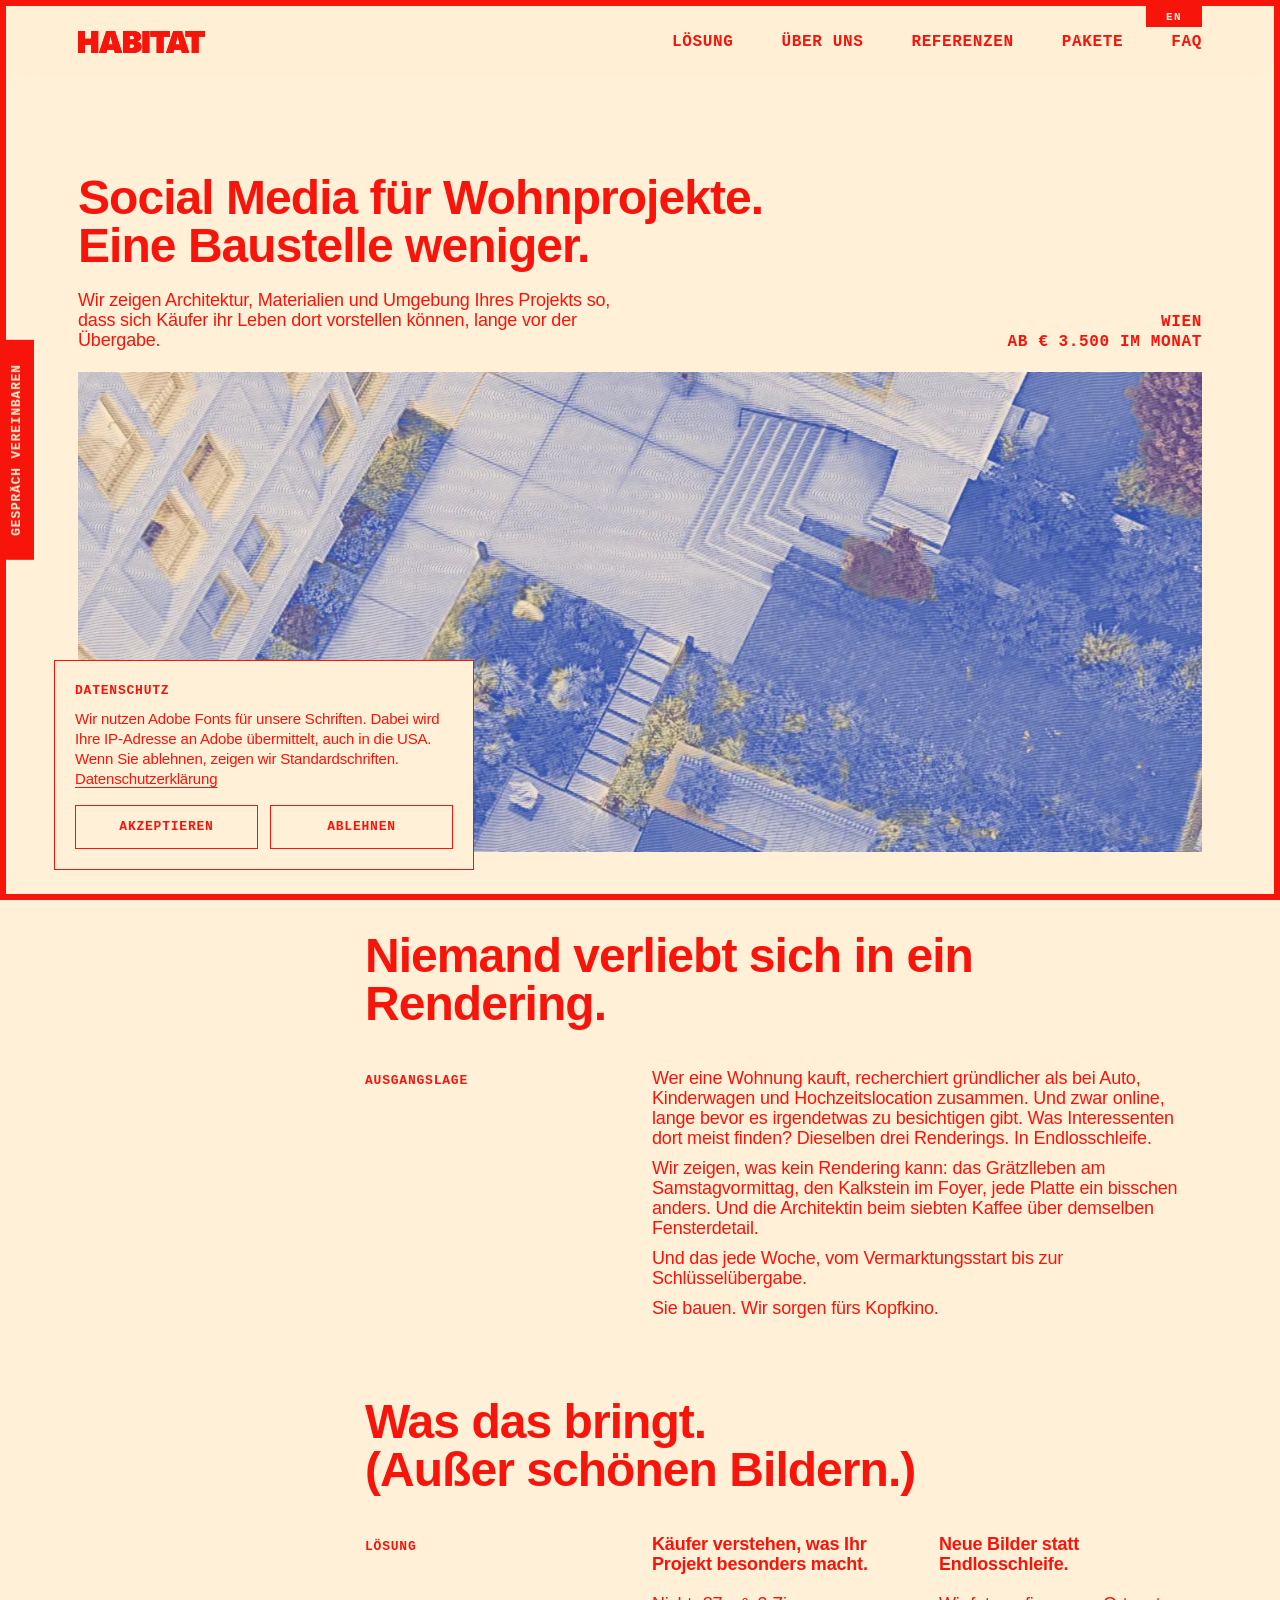
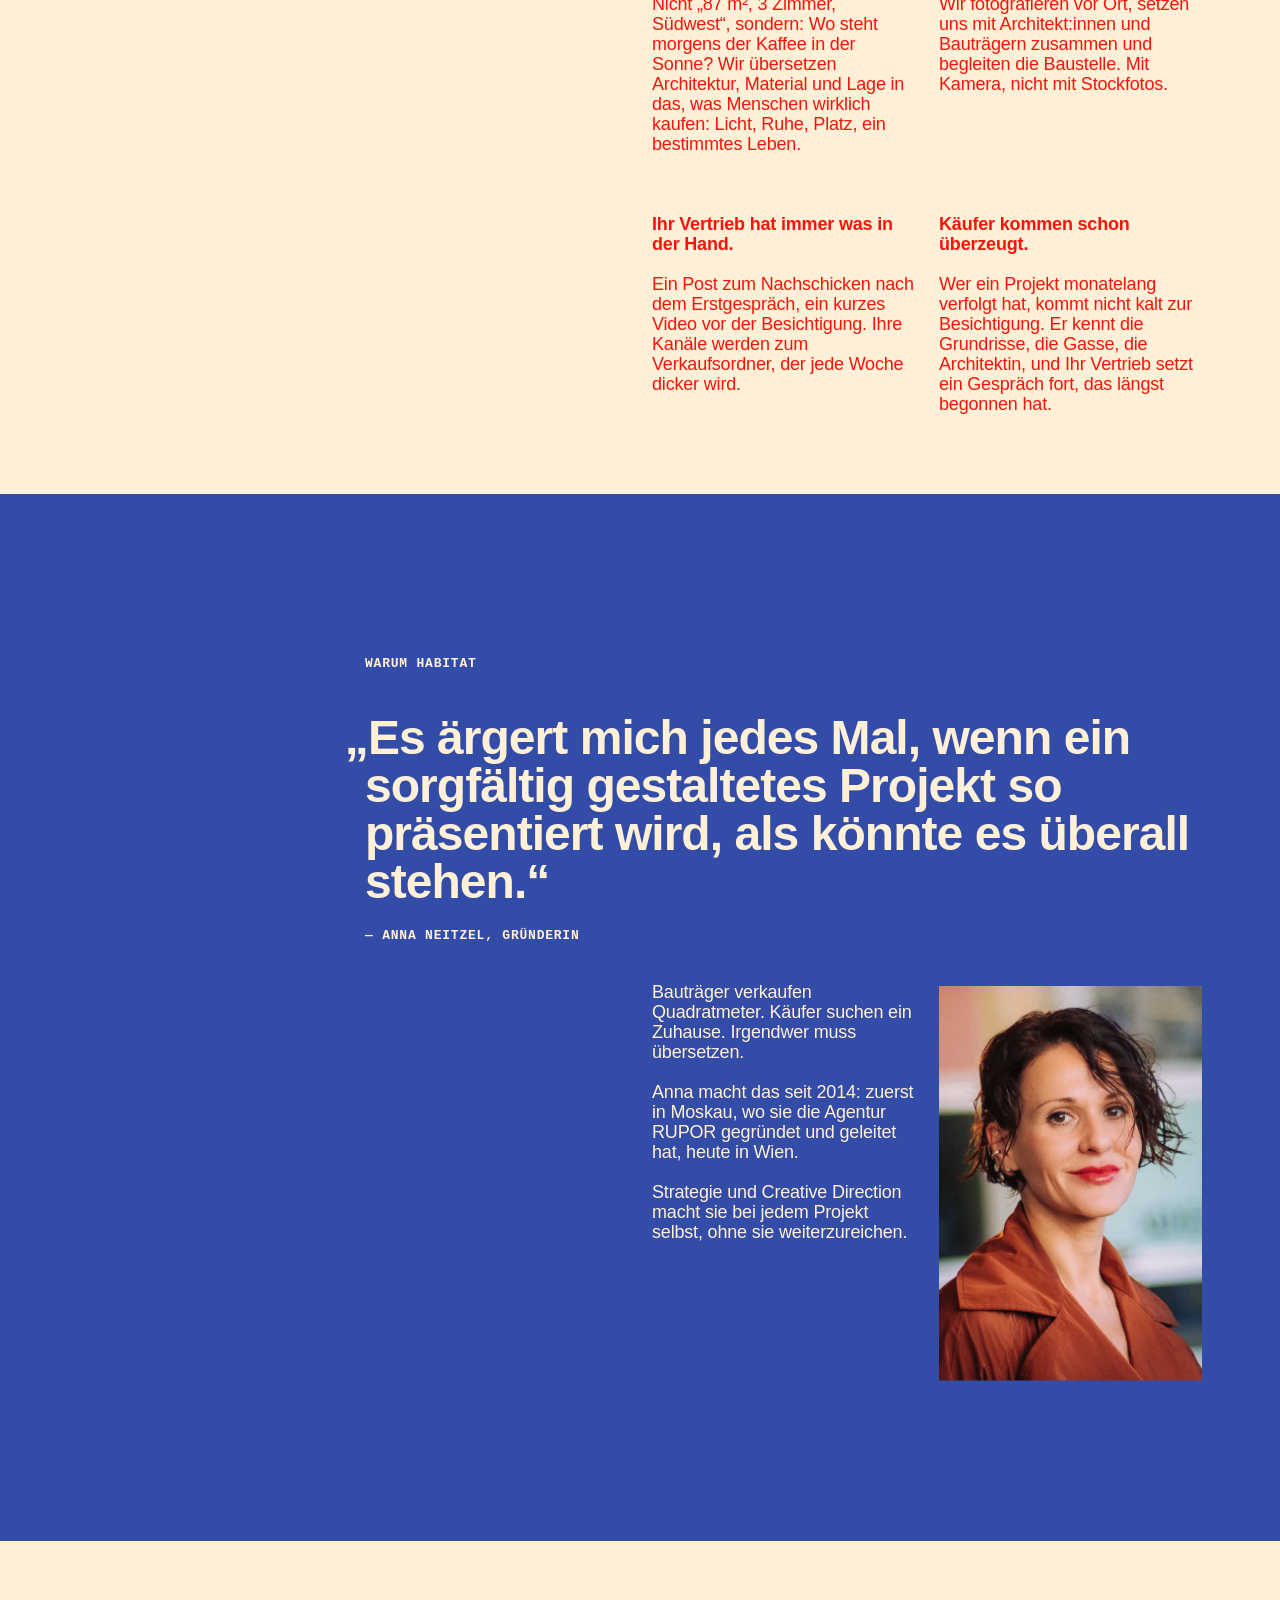
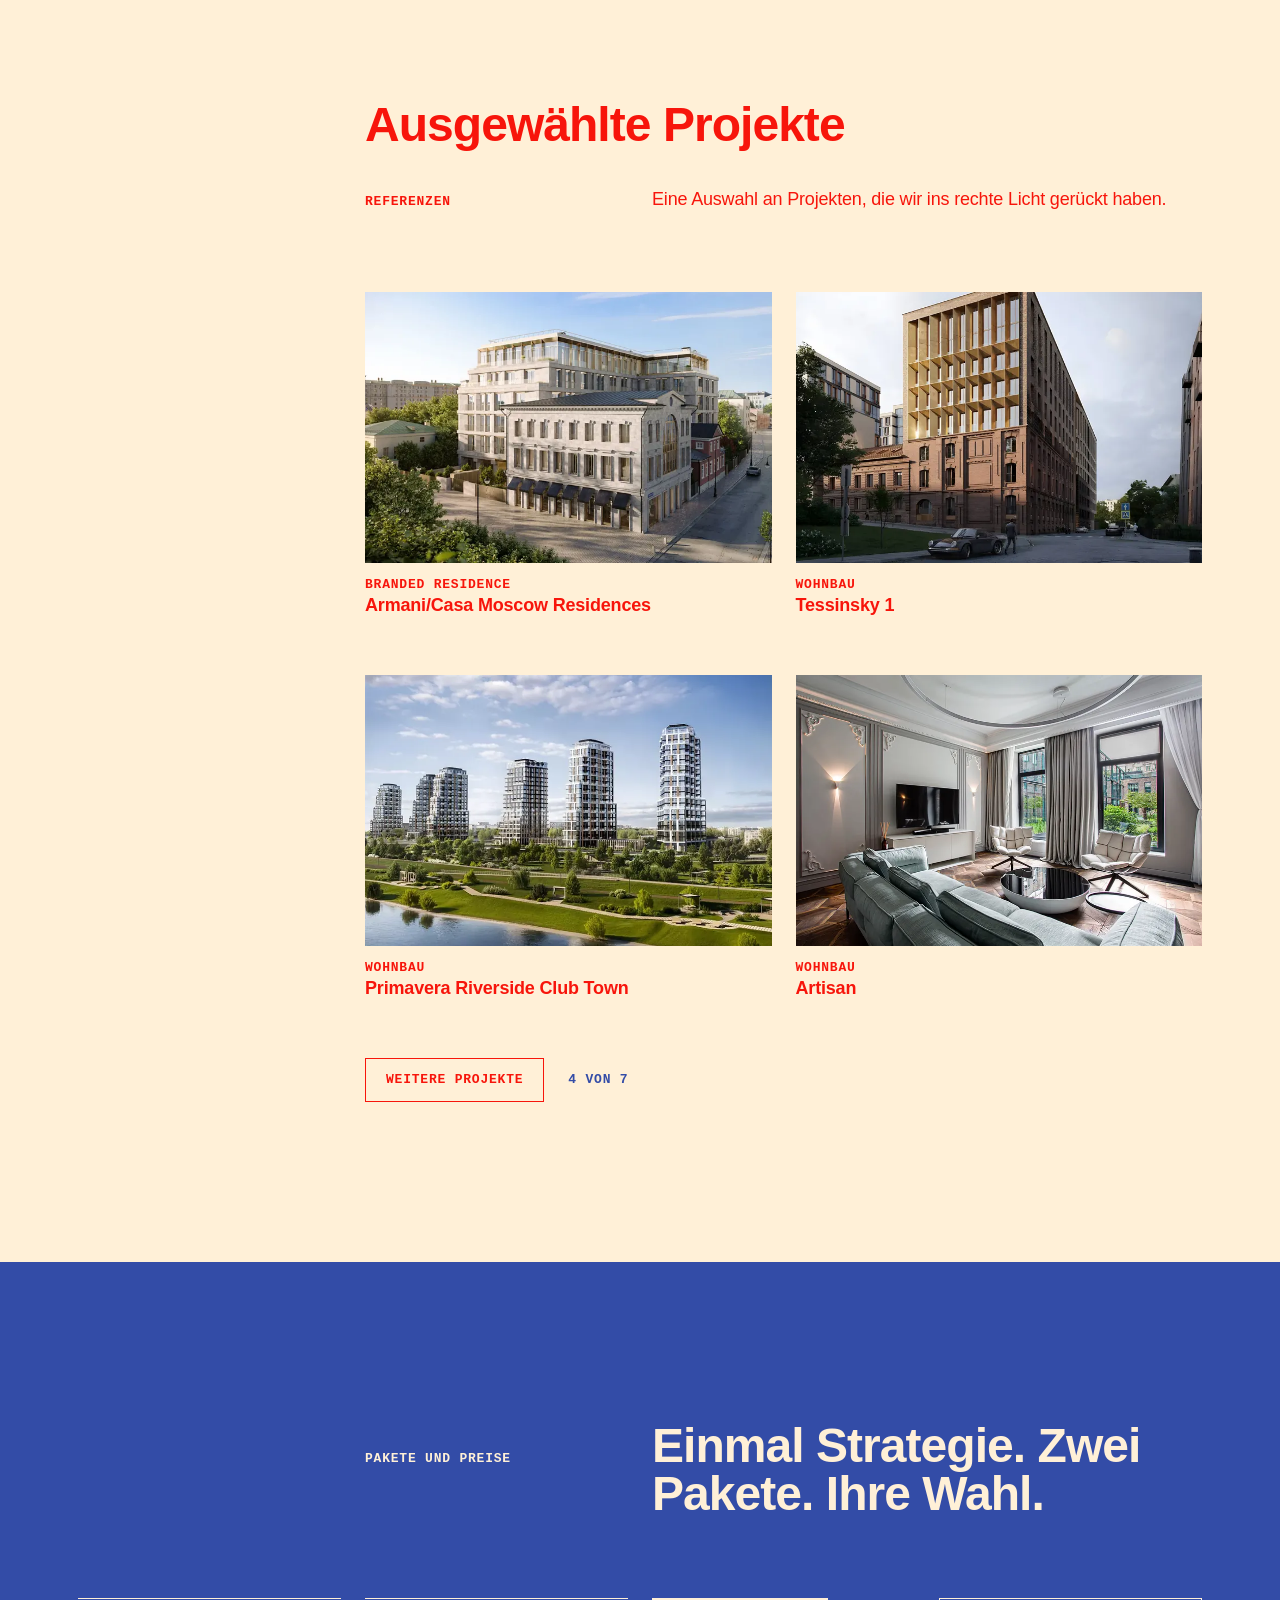
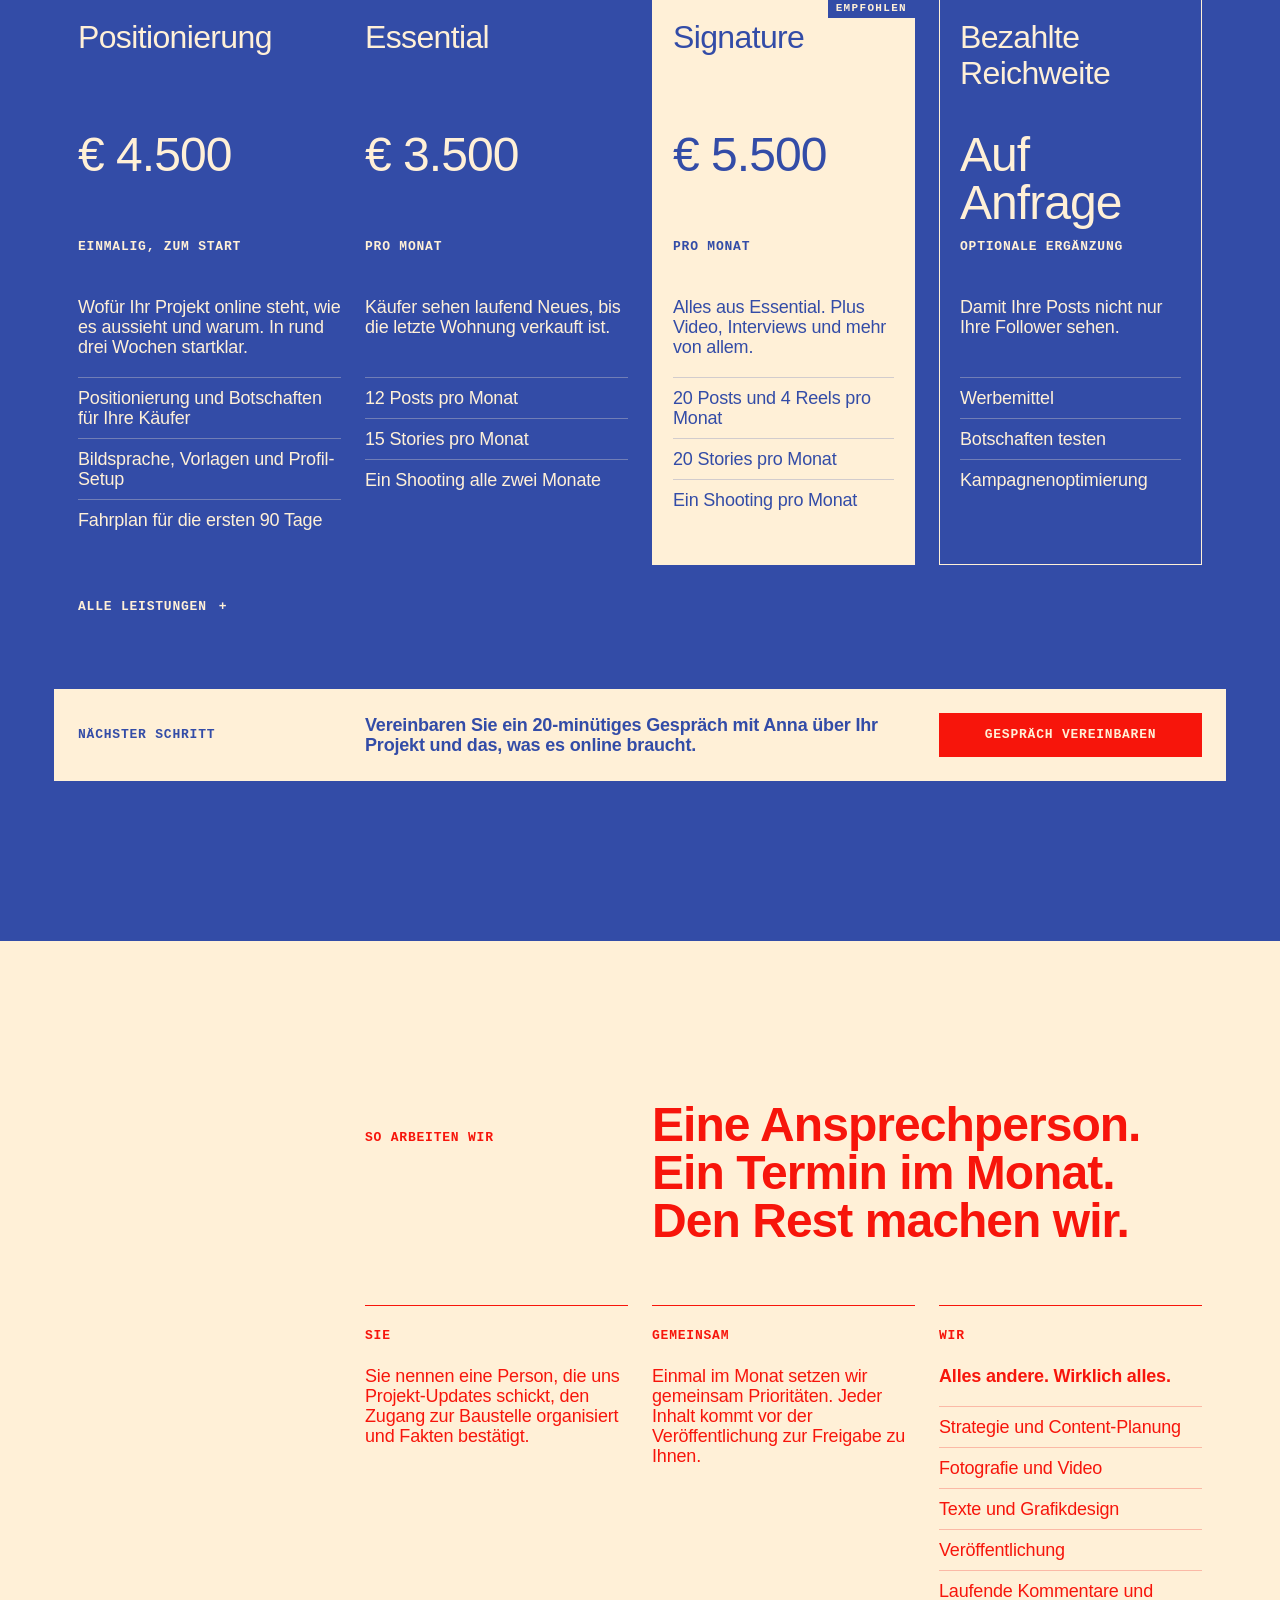
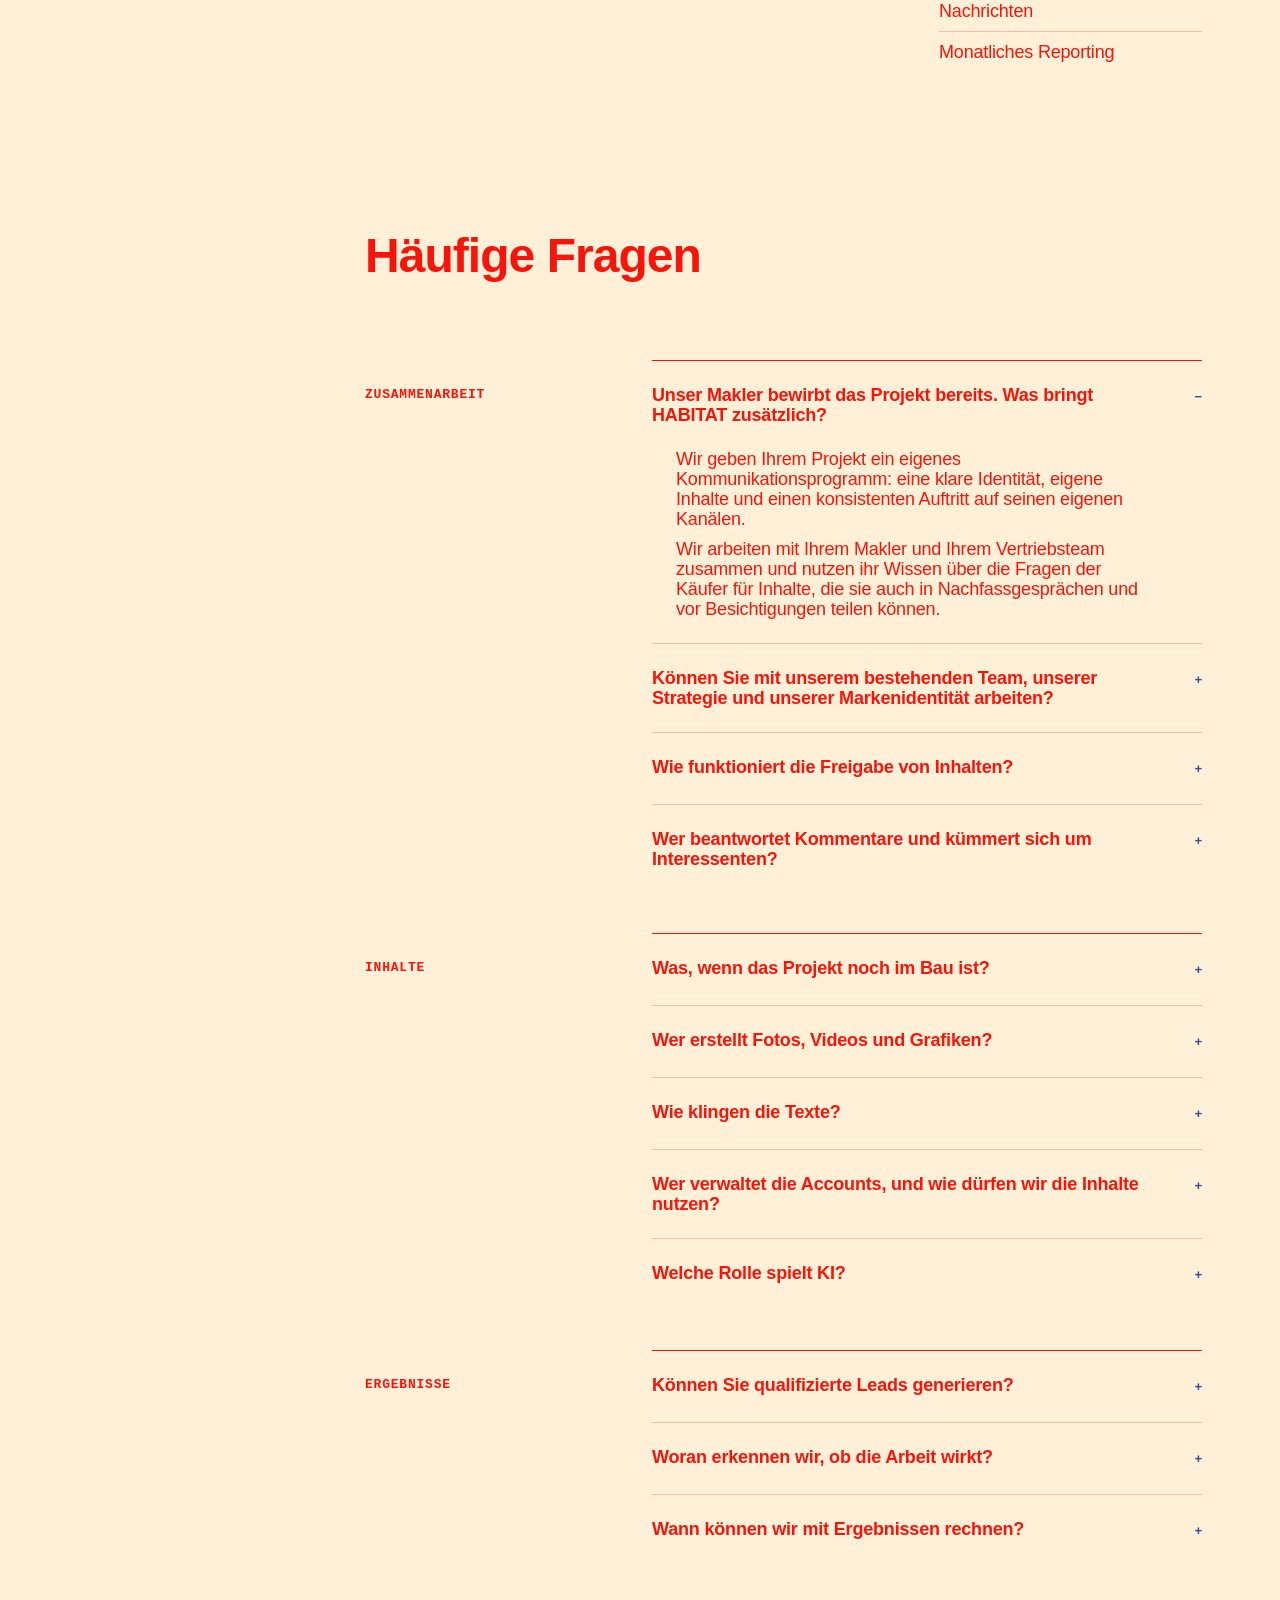
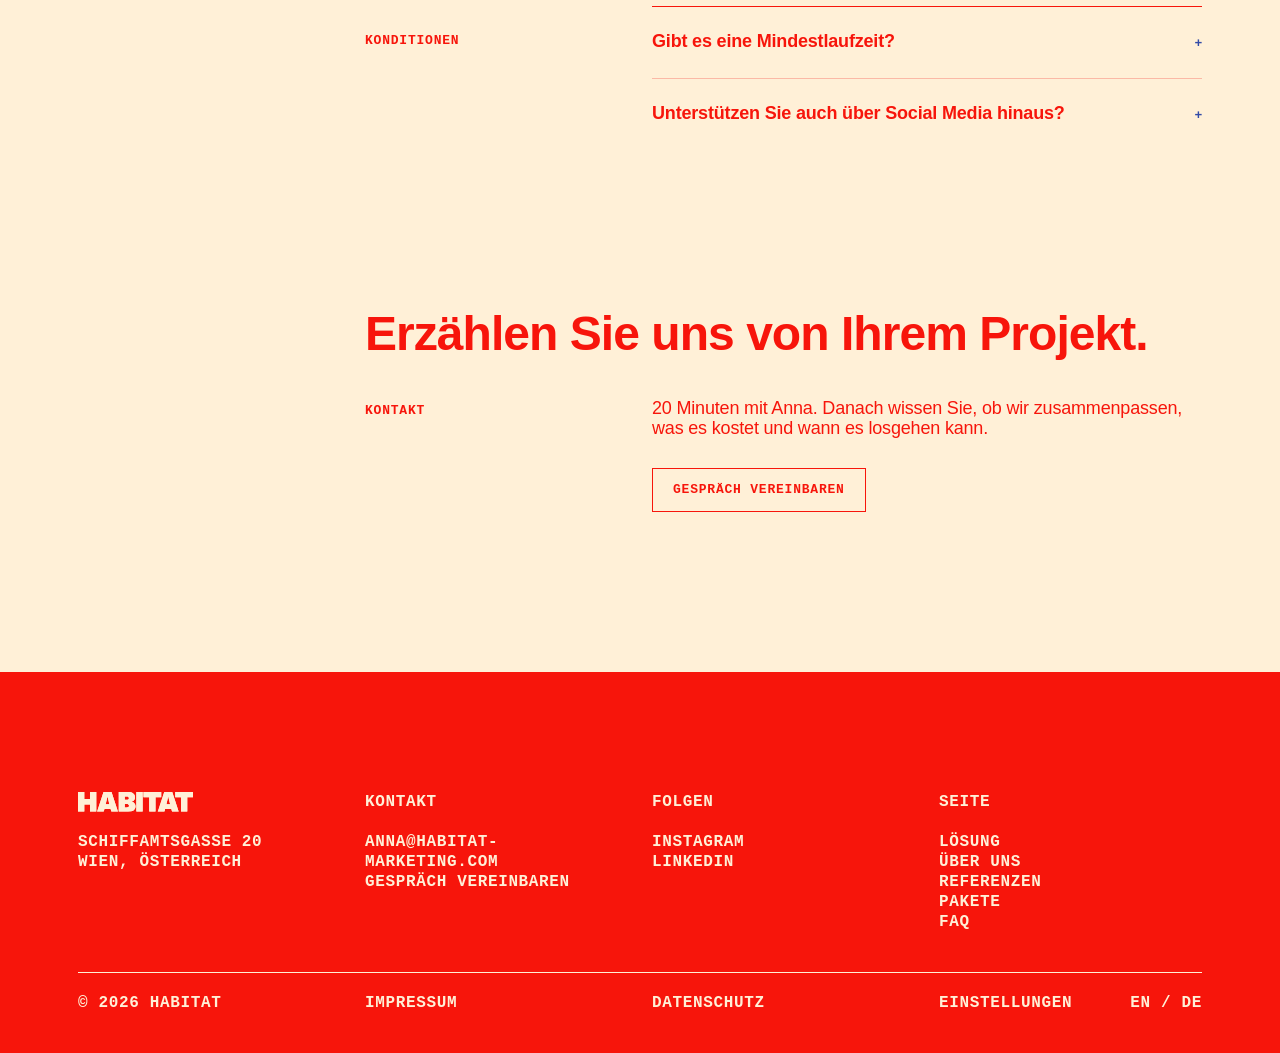
==== commit 6d19d40f: "keiner -> niemand" ====
--- a/index.html
+++ b/index.html
@@ -191,7 +191,7 @@
 <!-- 02 CHALLENGE -->
 <section class="section section--challenge" data-section="Ausgangslage">
   <div class="wrap grid stack">
-    <h2 class="display g-24">Keiner verliebt sich in ein Rendering.</h2>
+    <h2 class="display g-24">Niemand verliebt sich in ein Rendering.</h2>
     <p class="label g-2 first-m">Ausgangslage</p>
     <div class="g-34 copy">
       <p>Wer eine Wohnung kauft, recherchiert gründlicher als bei Auto, Kinderwagen und Hochzeitslocation zusammen. Und zwar online, lange bevor es irgendetwas zu besichtigen gibt. Was Interessenten dort meist finden? Dieselben drei Renderings. In Endlosschleife.</p>
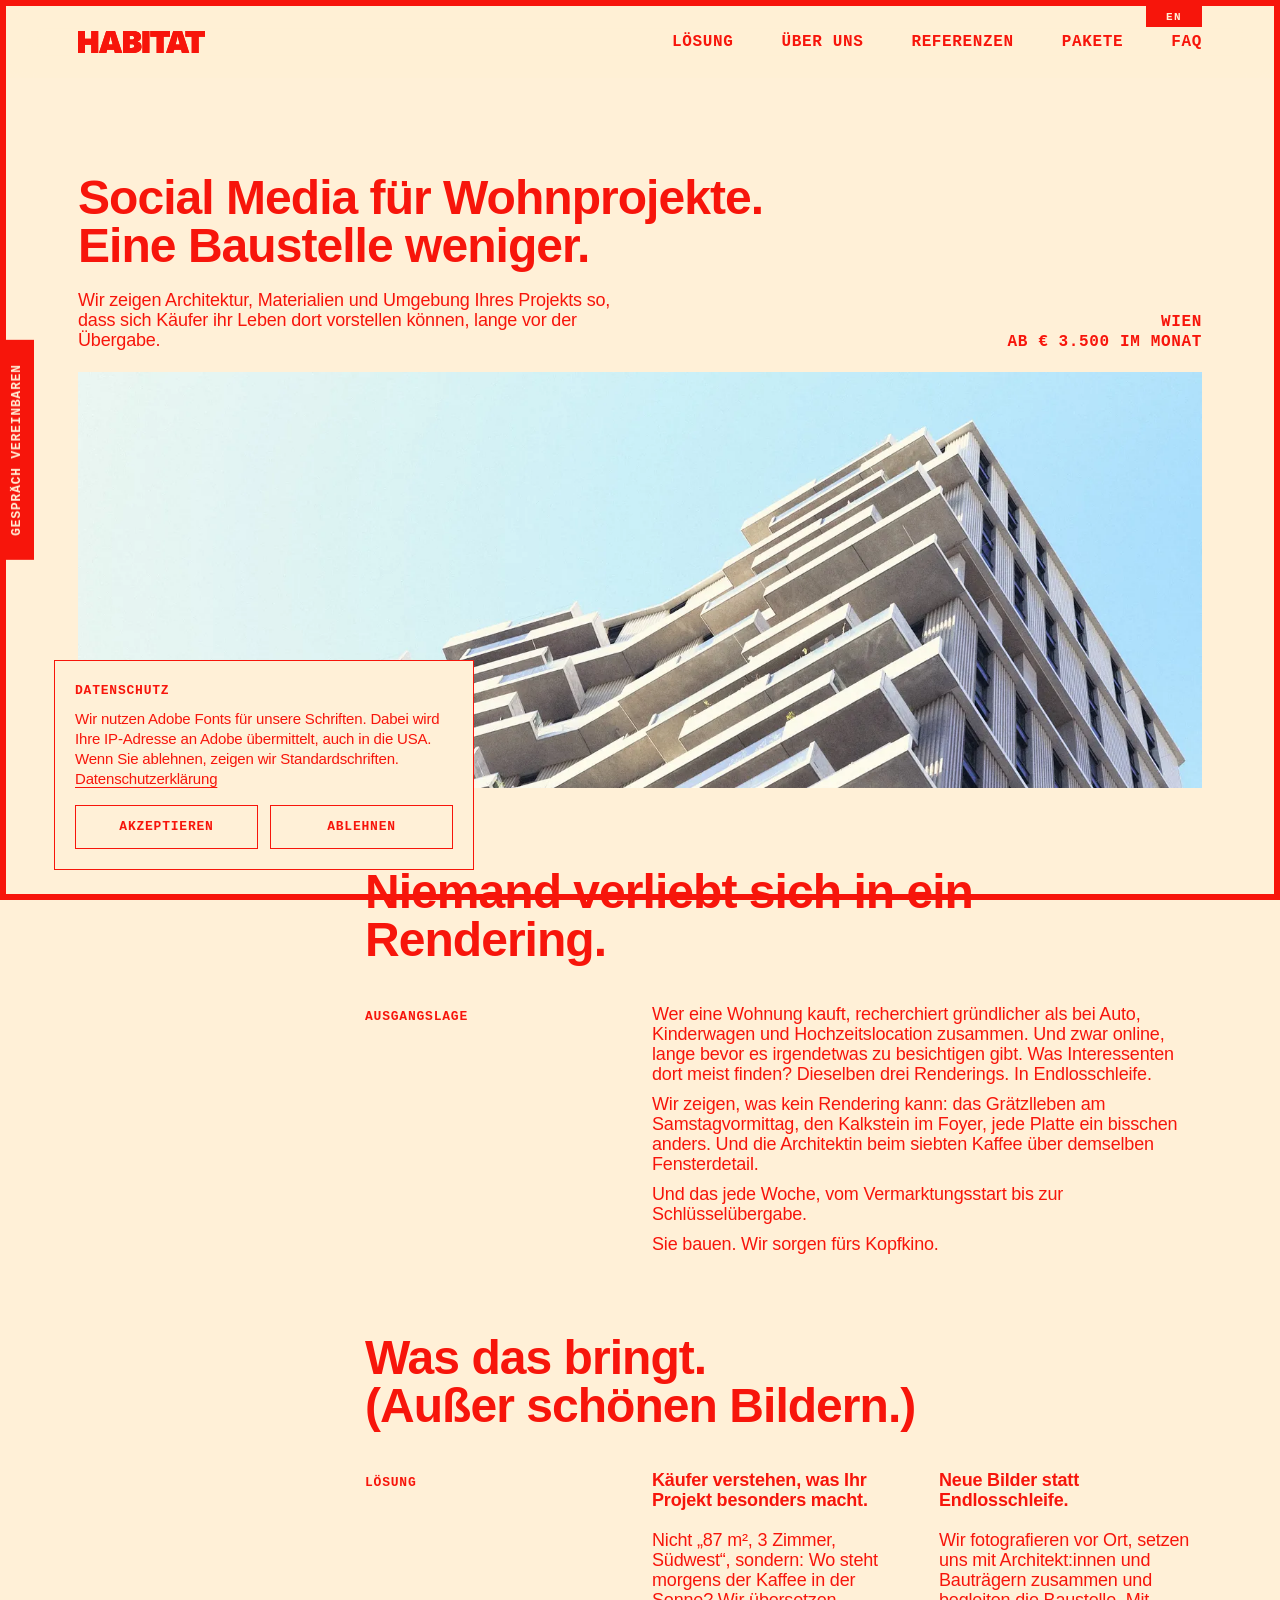
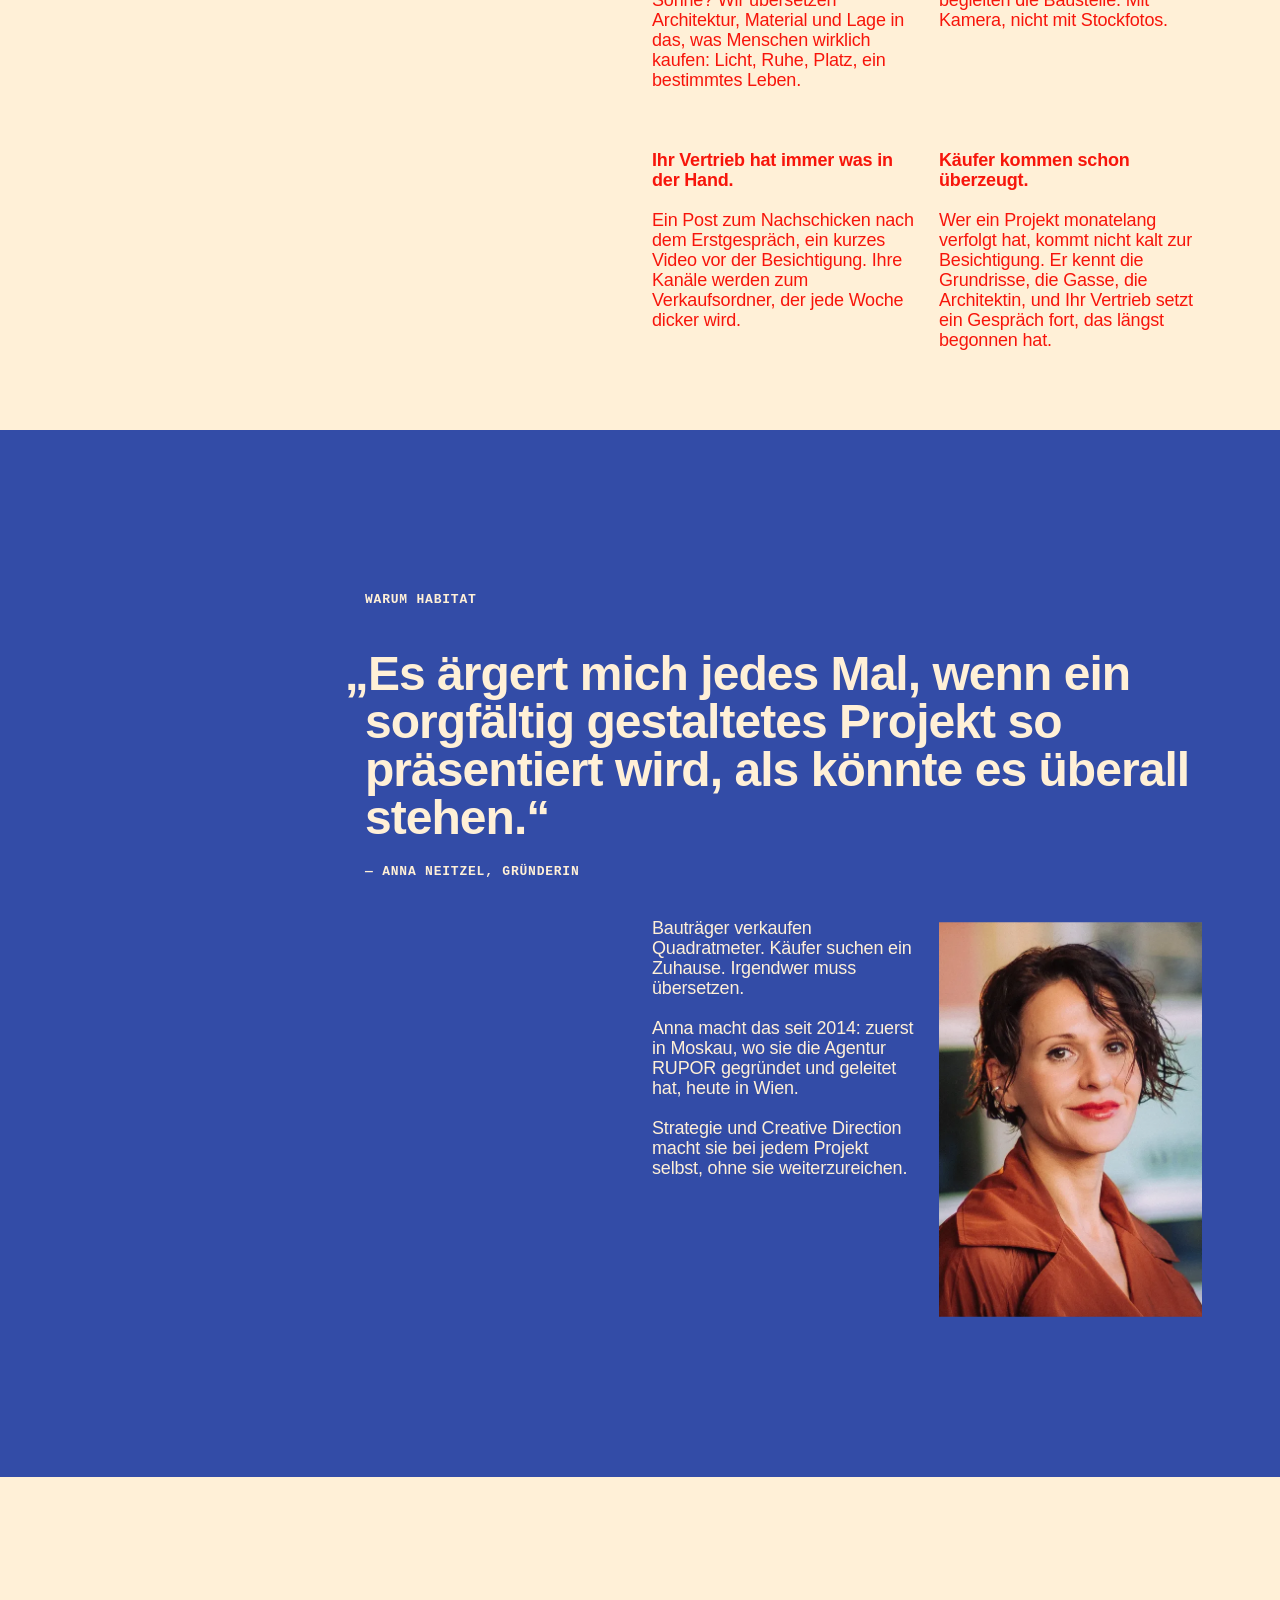
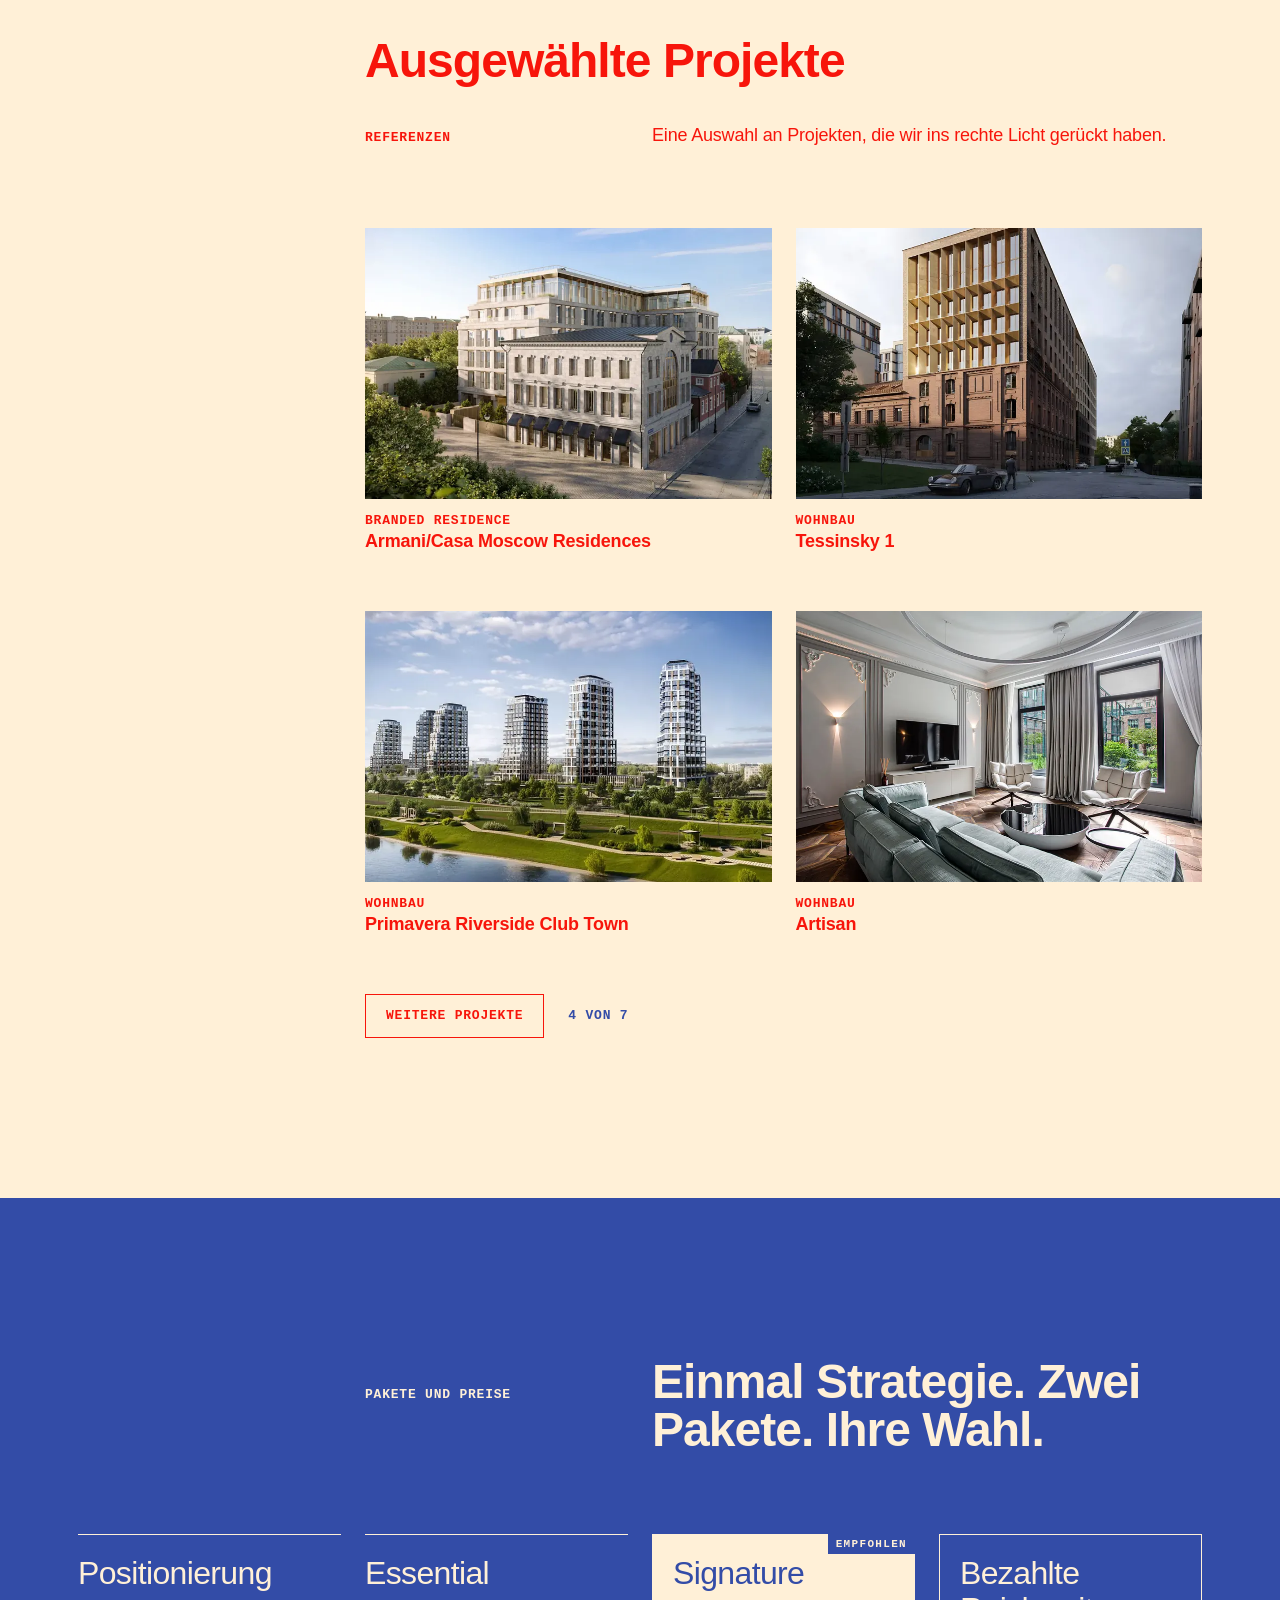
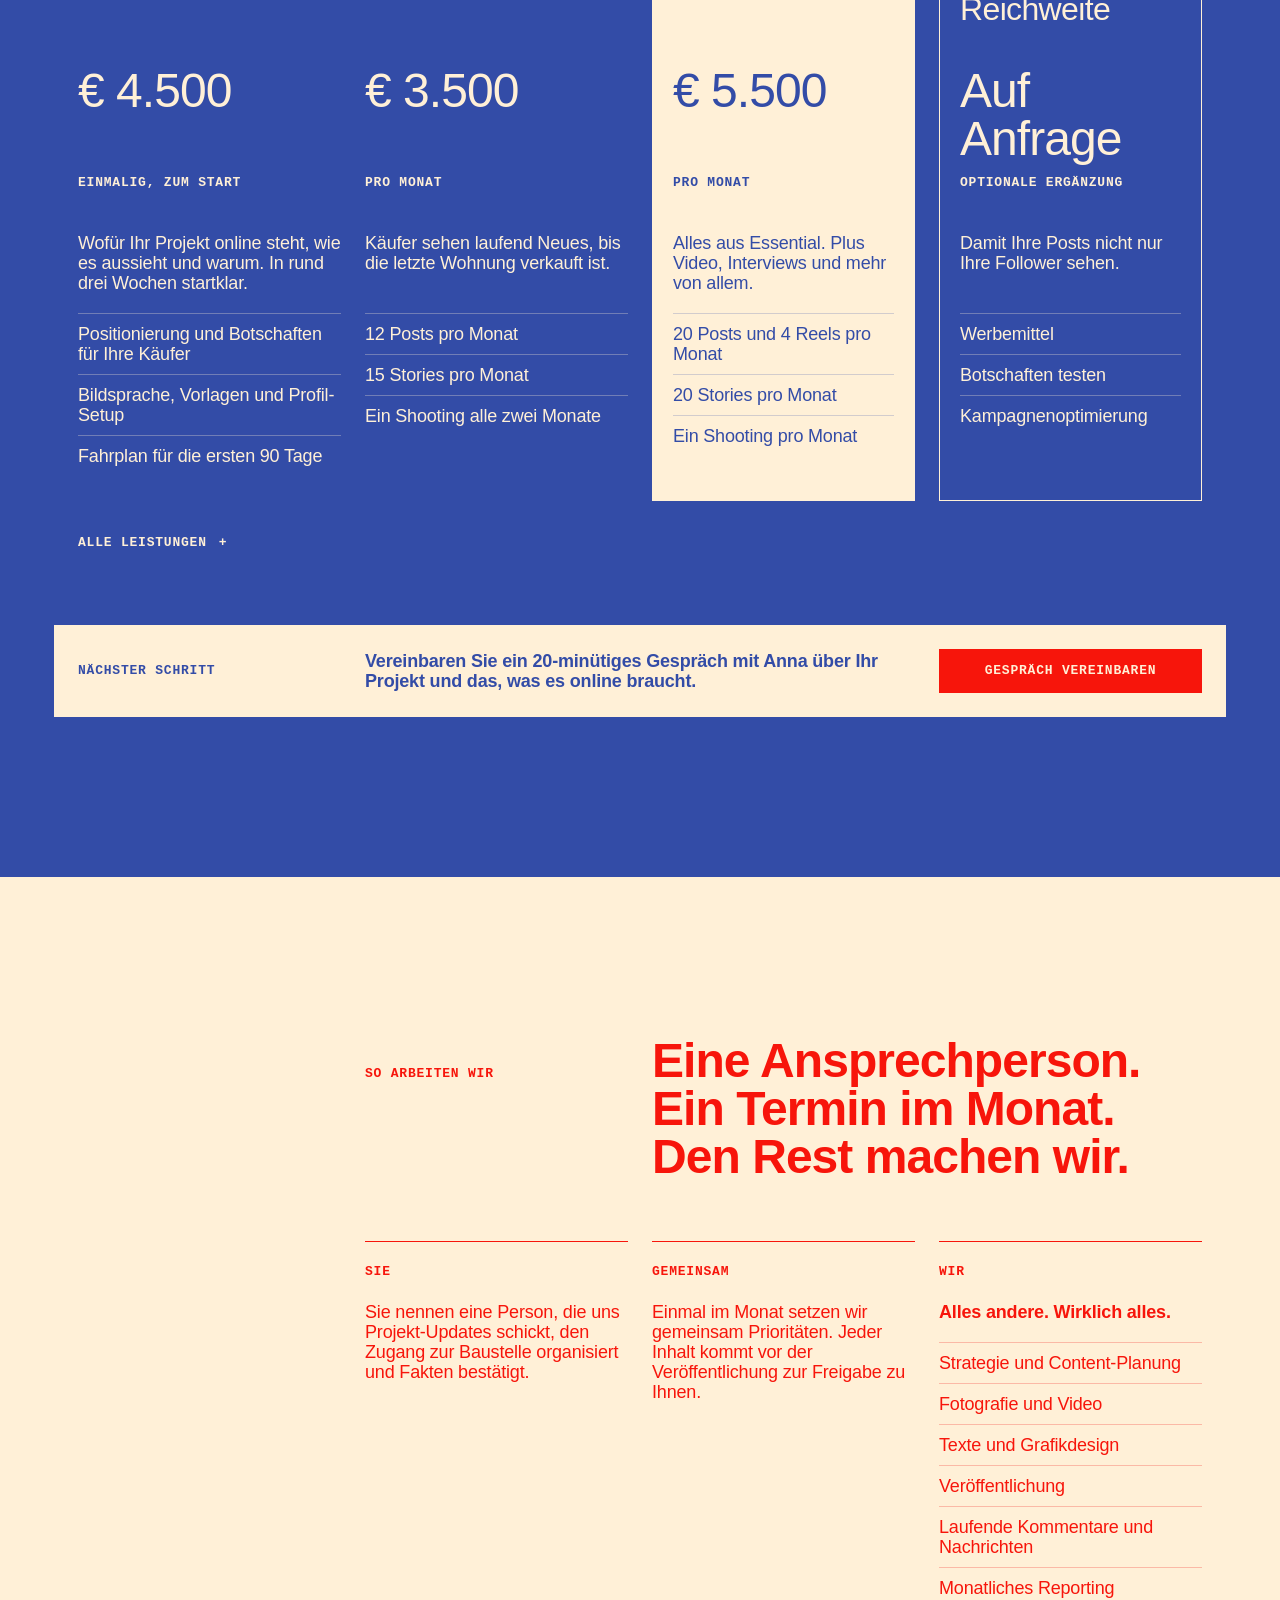
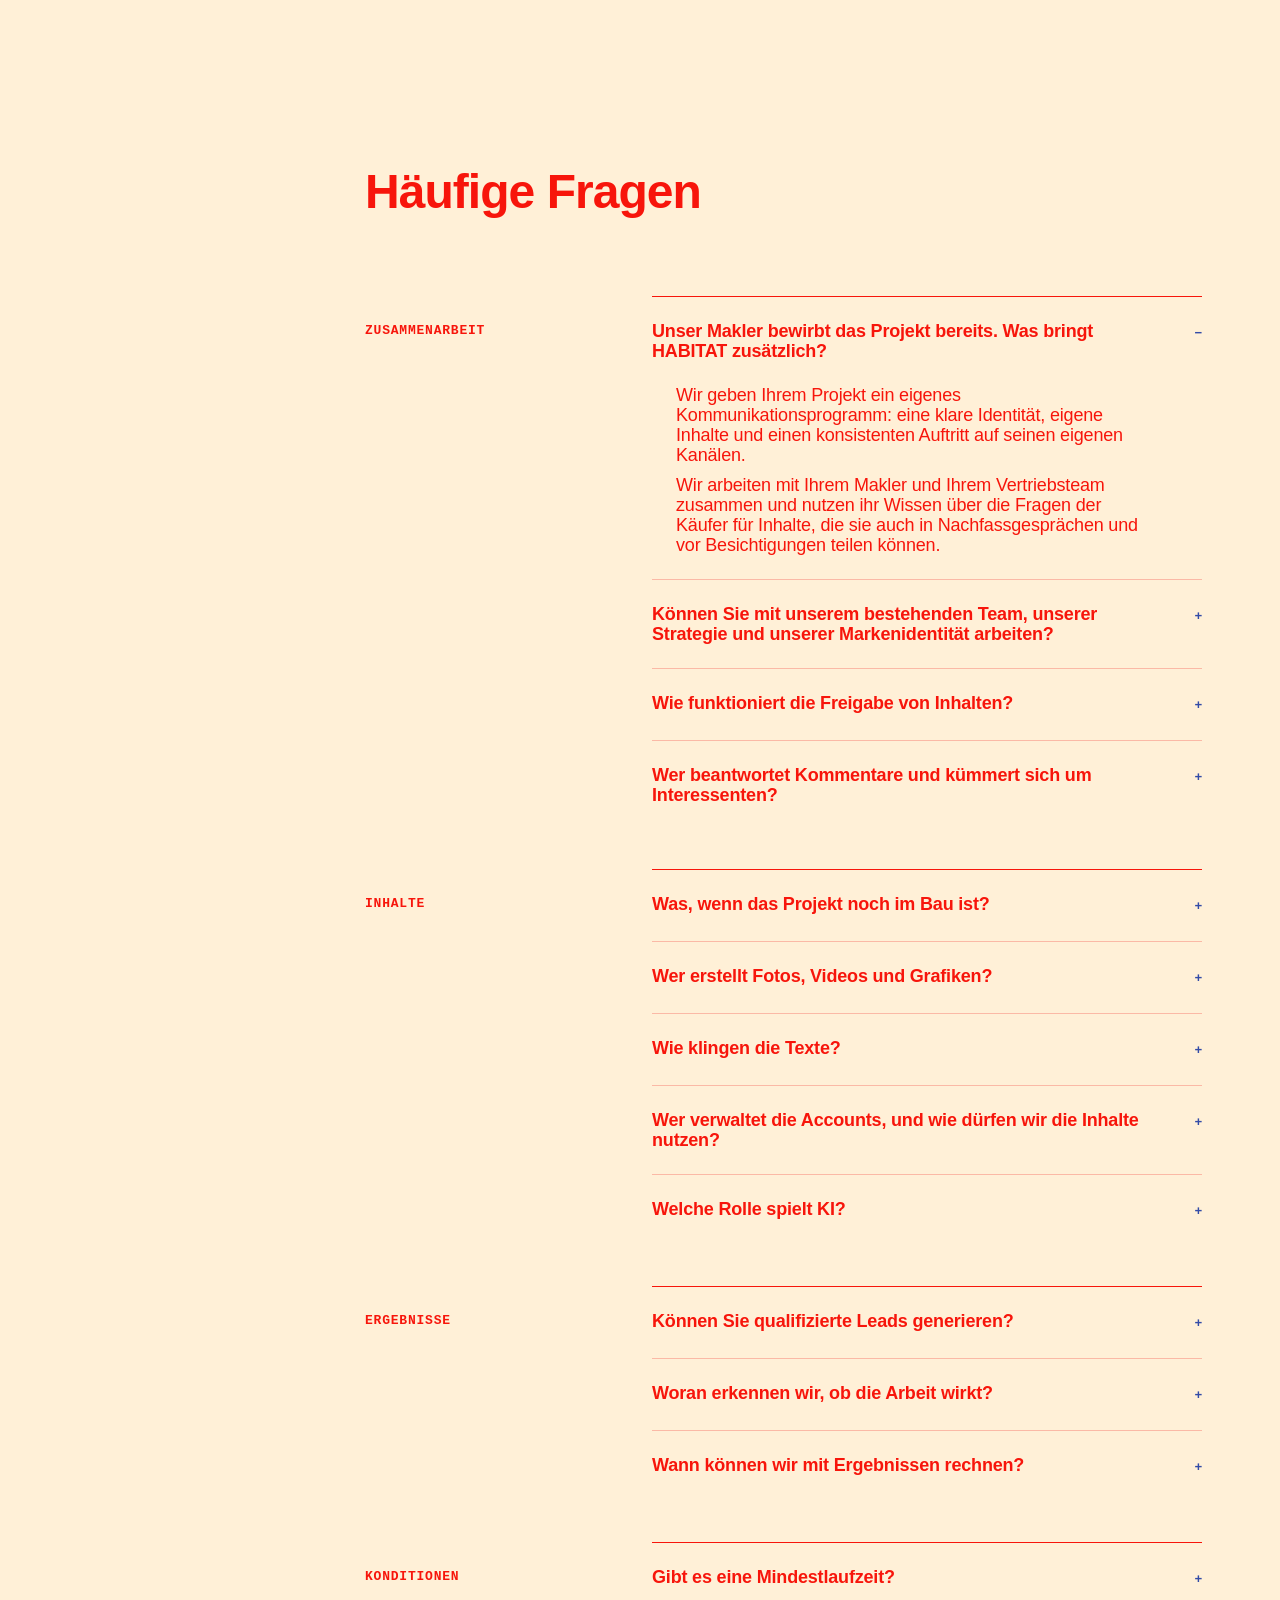
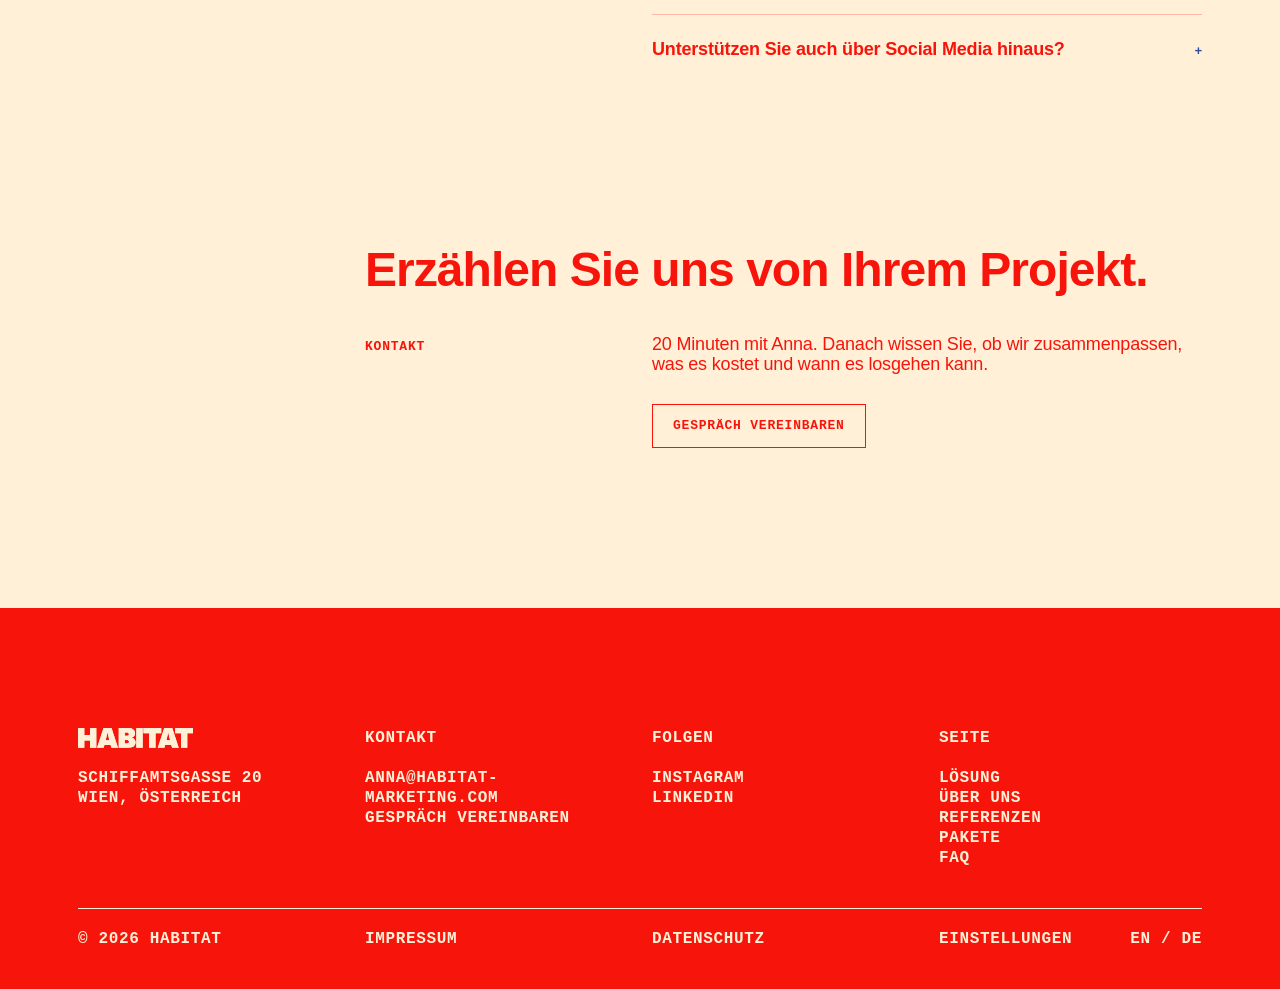
==== commit 38b99f7c: "Hero: staggered balconies, Vienna" ====
--- a/index.html
+++ b/index.html
@@ -184,7 +184,7 @@
       <p class="g-4 nav hero__meta">Wien<br>ab € 3.500 im Monat</p>
     </div>
 
-    <img class="hero__img" src="assets/img/hero-courtyard-1600.webp" srcset="assets/img/hero-courtyard-1600.webp 1600w, assets/img/hero-courtyard-2400.webp 2400w" sizes="100vw" alt="Luftaufnahme eines begrünten Wohnhofs" width="2400" height="897" fetchpriority="high">
+    <img class="hero__img" src="assets/img/hero-vienna4-1600.webp" srcset="assets/img/hero-vienna4-1600.webp 1600w, assets/img/hero-vienna4-2400.webp 2400w, assets/img/hero-vienna4-3200.webp 3200w" sizes="100vw" alt="Gestaffelte Balkone eines Wohnhochhauses in Wien vor blauem Himmel" width="3200" height="1185" fetchpriority="high">
   </div>
 </section>
 
--- a/styles.css
+++ b/styles.css
@@ -393,9 +393,11 @@
 
 .hero__img {
   width: 100%;
-  height: 480px;
+  height: auto;
+  aspect-ratio: 3200 / 1185;
   margin-top: 20px;
   object-fit: cover;
+  object-position: center;
 }
 
 @media (max-width: 1100px) {
@@ -408,7 +410,7 @@
   .hero__title { margin-top: 48px; }
   .hero__intro .g-12 { grid-column: 1; }
   .hero__meta { margin-top: 20px; text-align: left; font-size: 13px; letter-spacing: 0.06em; }
-  .hero__img { height: auto; aspect-ratio: 4 / 5; margin-top: 32px; }
+  .hero__img { height: auto; aspect-ratio: 4 / 5; margin-top: 32px; object-position: 72% center; }
 }
 
 
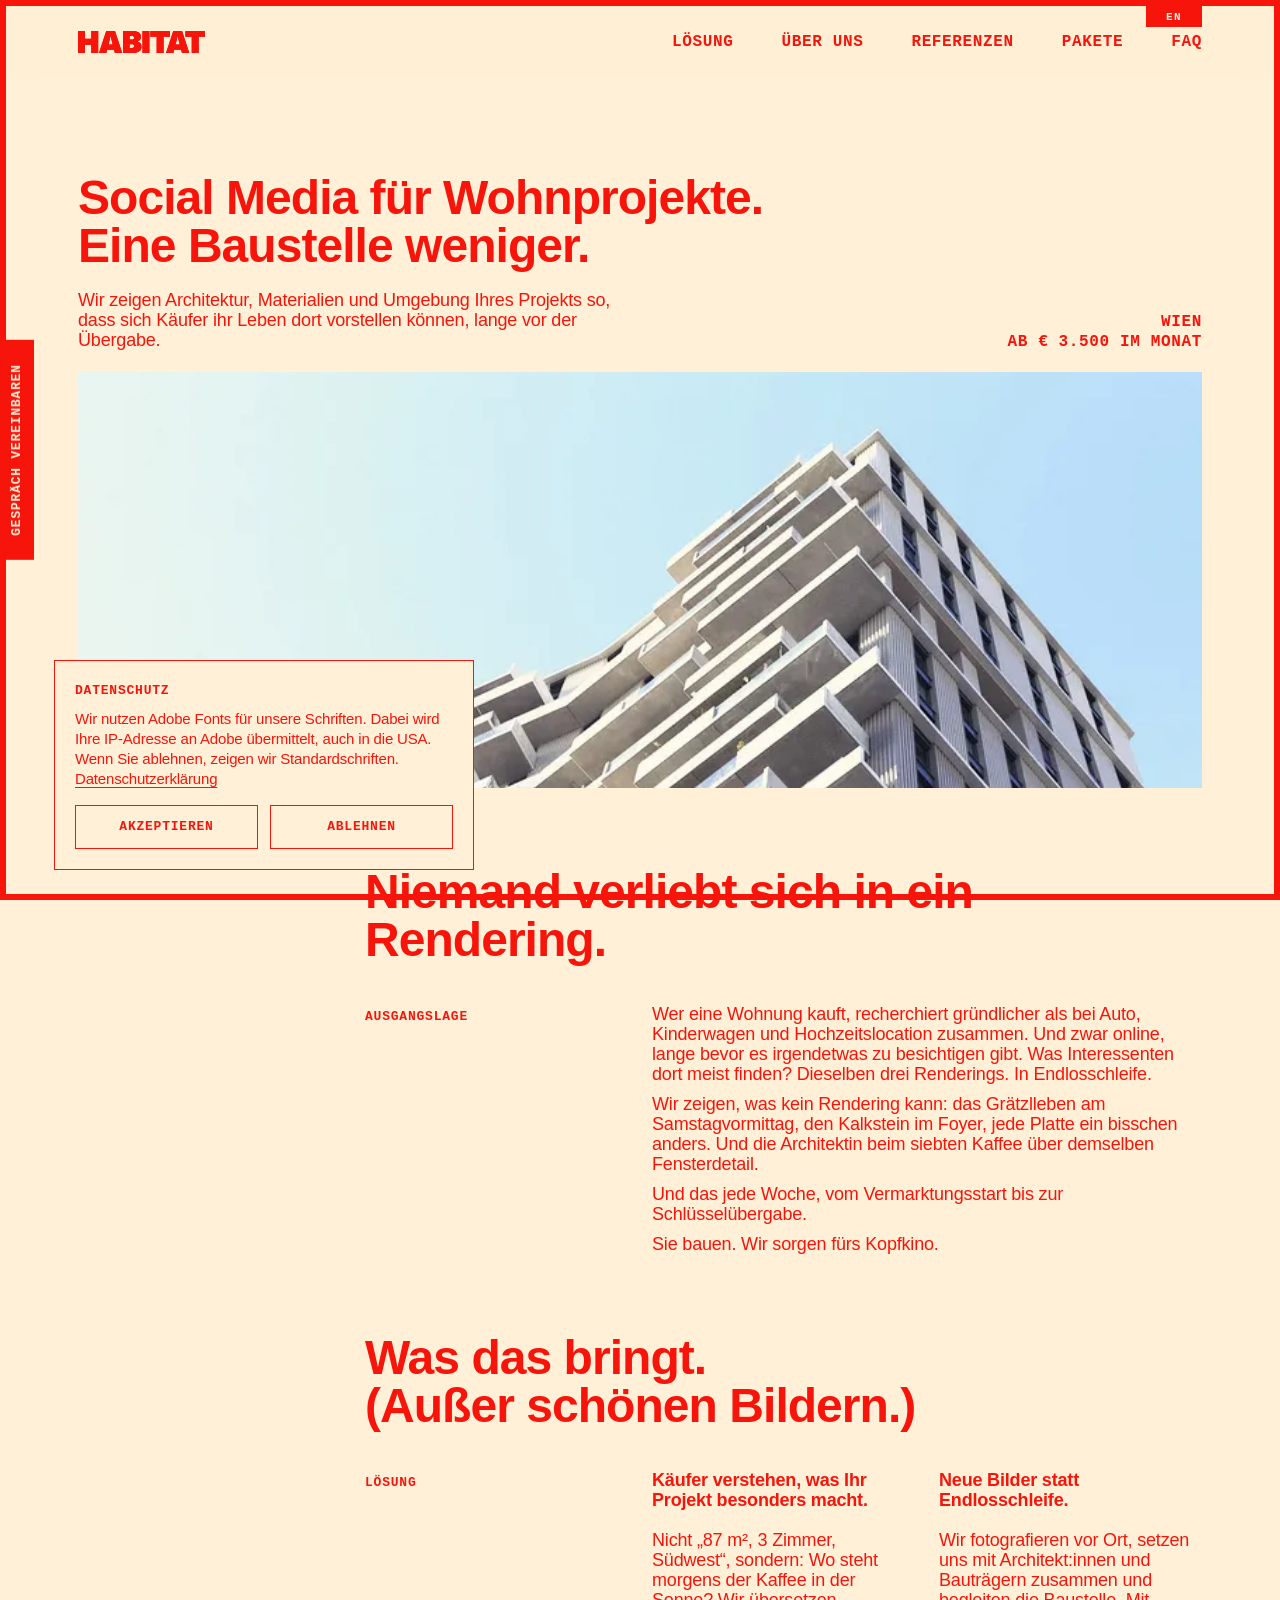
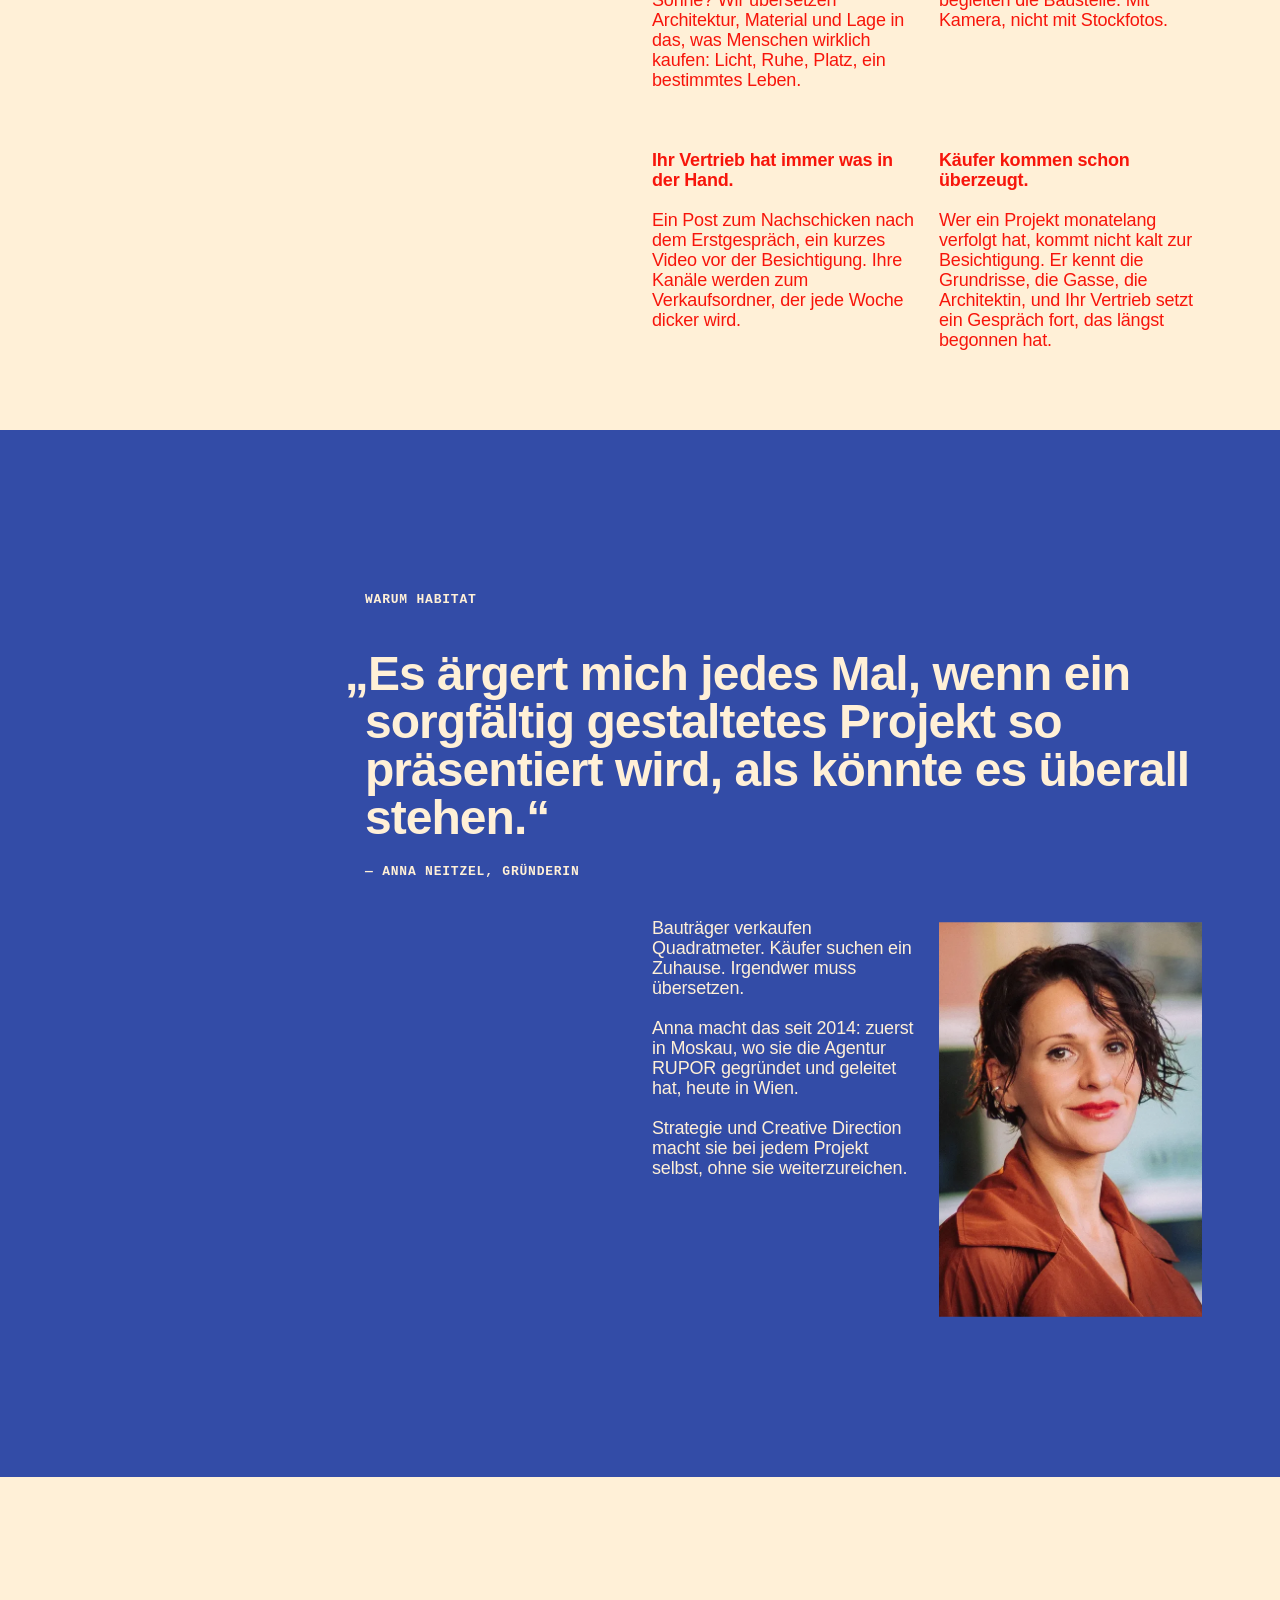
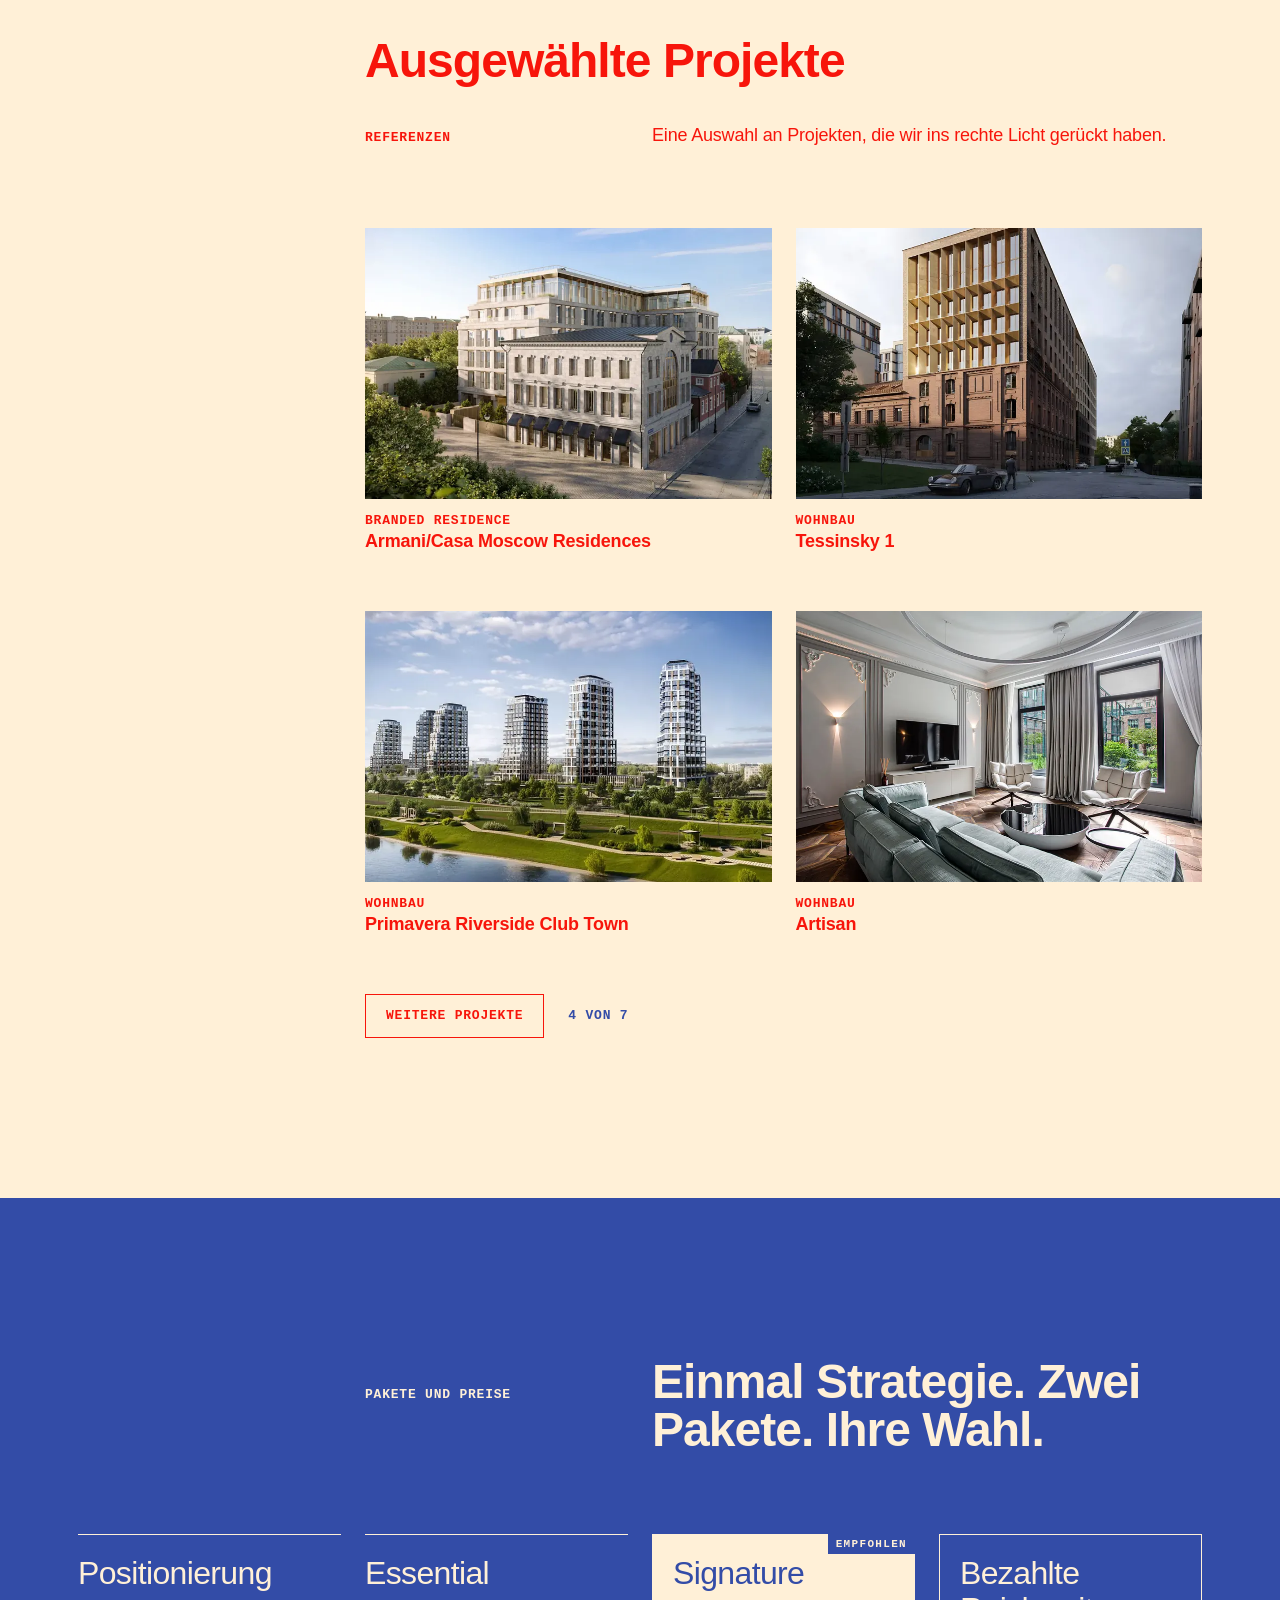
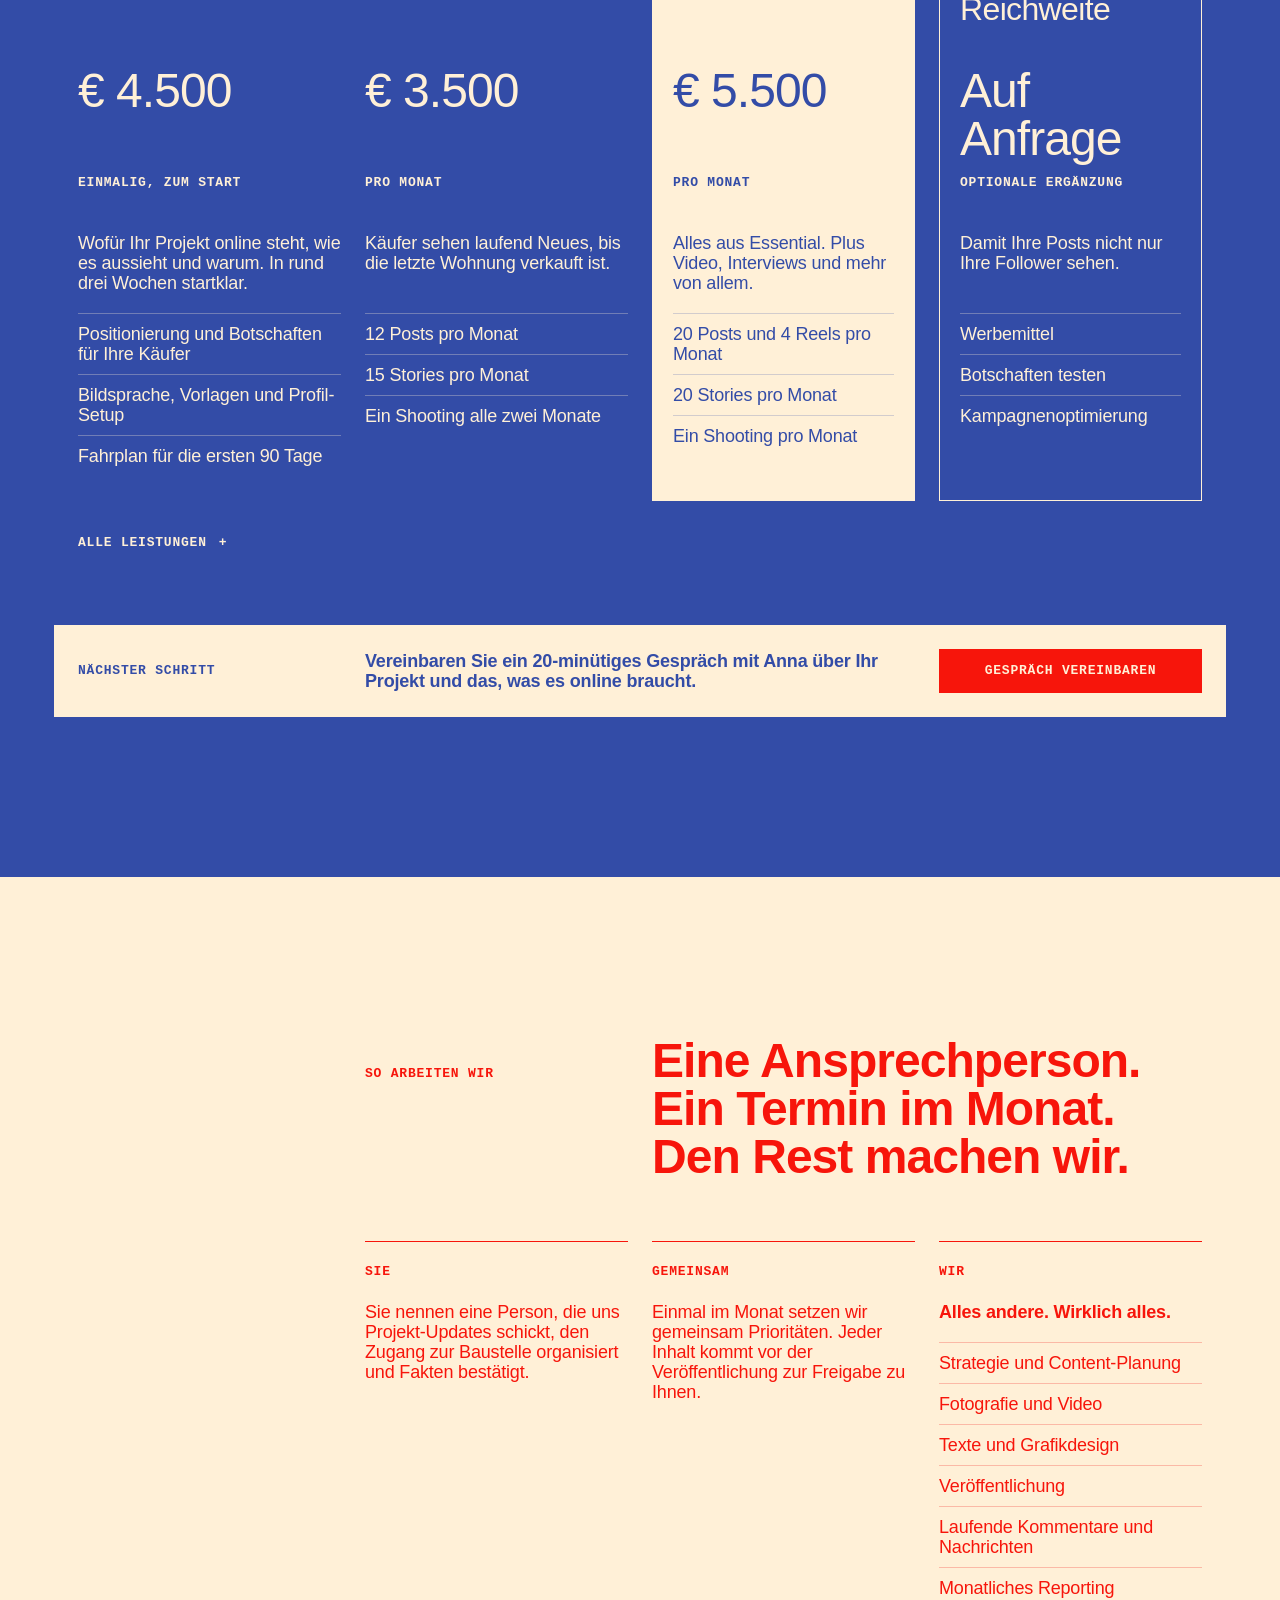
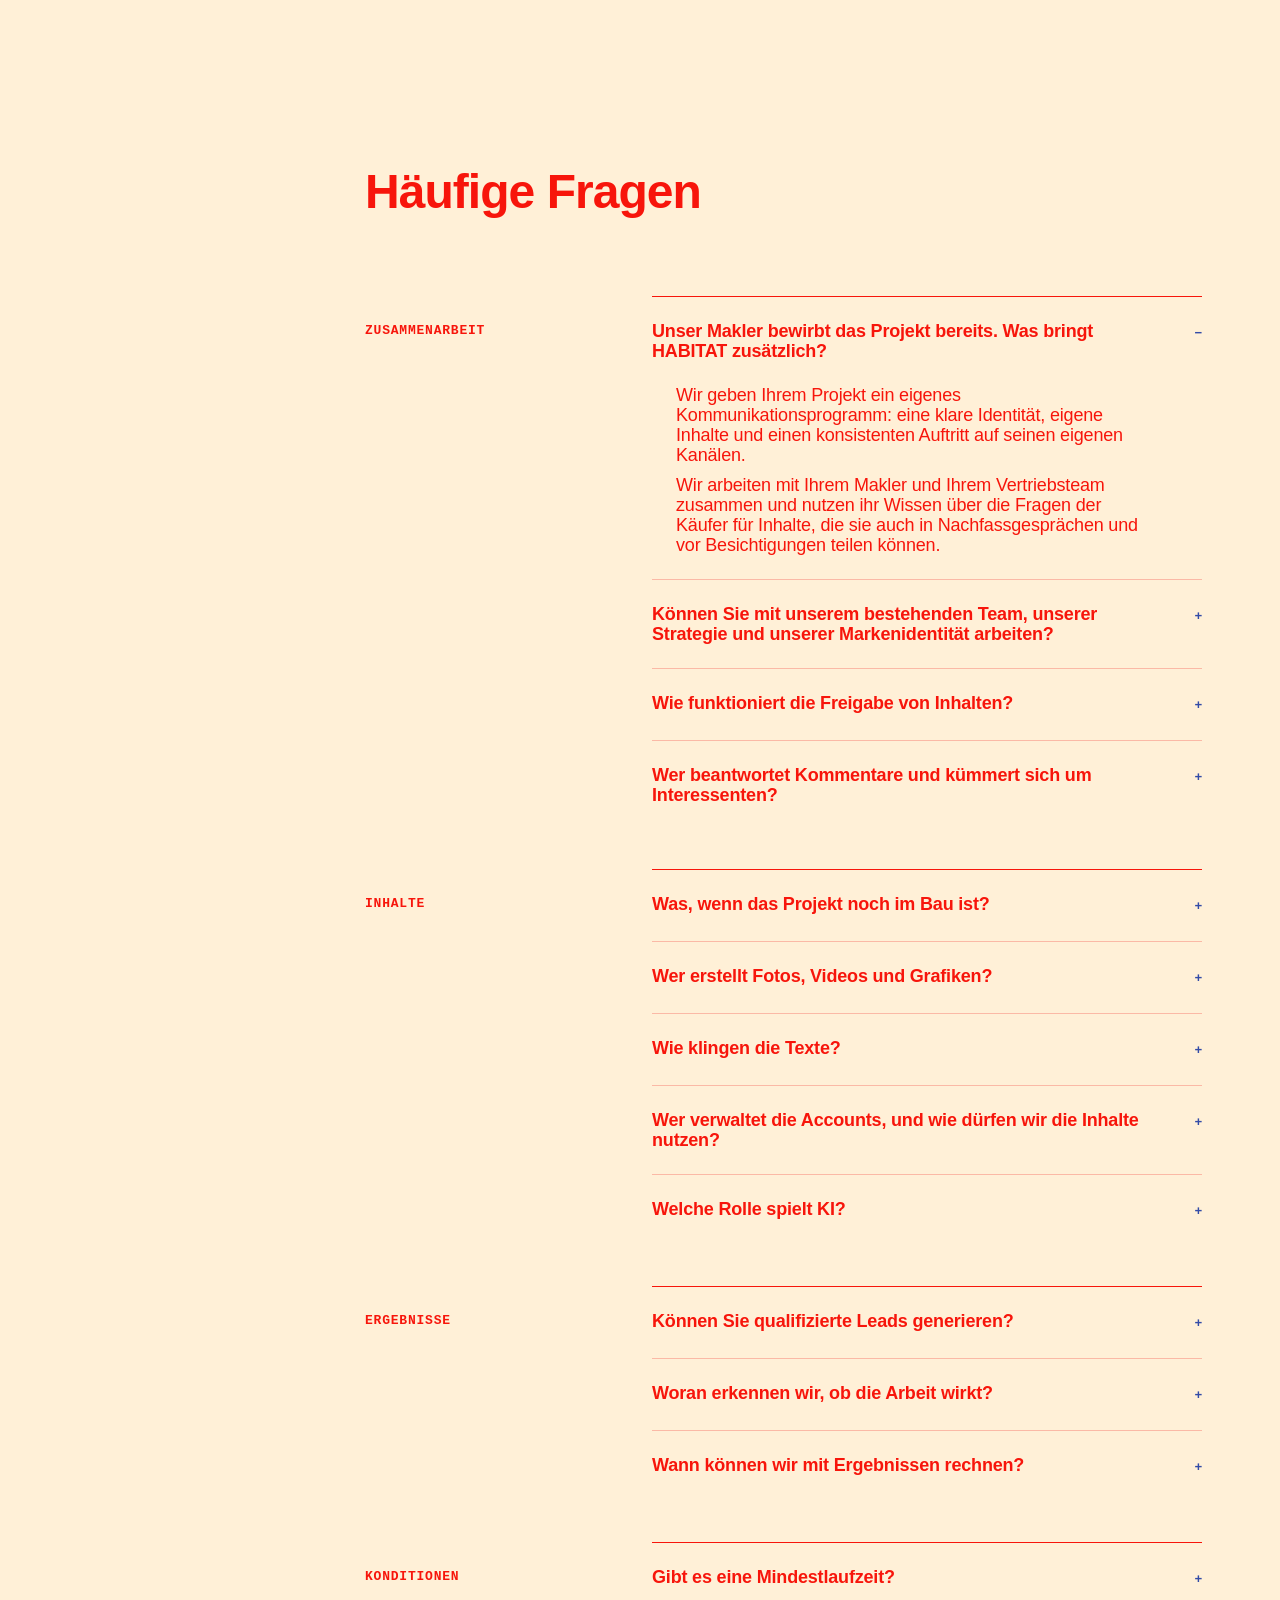
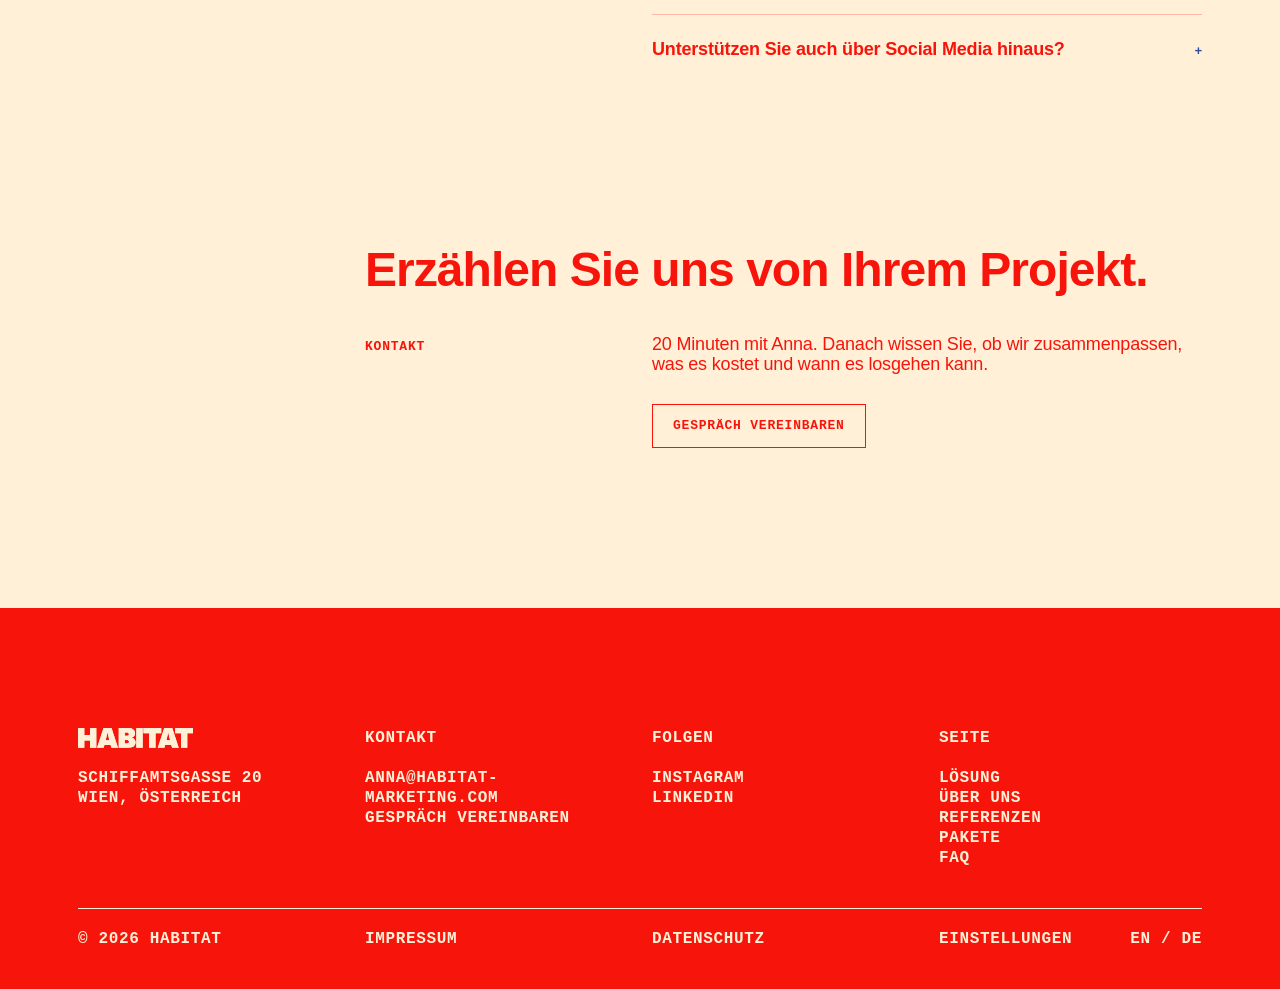
==== commit 7740e1af: "Hero: separate 16:9 crop for mobile" ====
--- a/index.html
+++ b/index.html
@@ -184,7 +184,10 @@
       <p class="g-4 nav hero__meta">Wien<br>ab € 3.500 im Monat</p>
     </div>
 
-    <img class="hero__img" src="assets/img/hero-vienna4-1600.webp" srcset="assets/img/hero-vienna4-1600.webp 1600w, assets/img/hero-vienna4-2400.webp 2400w, assets/img/hero-vienna4-3200.webp 3200w" sizes="100vw" alt="Gestaffelte Balkone eines Wohnhochhauses in Wien vor blauem Himmel" width="3200" height="1185" fetchpriority="high">
+    <picture>
+      <source media="(max-width: 760px)" srcset="assets/img/hero-vienna4-mobile-800.webp 800w, assets/img/hero-vienna4-mobile-1600.webp 1600w" sizes="100vw" width="1600" height="900">
+      <img class="hero__img" src="assets/img/hero-vienna4-1600.webp" srcset="assets/img/hero-vienna4-1600.webp 1600w, assets/img/hero-vienna4-2400.webp 2400w, assets/img/hero-vienna4-3200.webp 3200w" sizes="100vw" alt="Gestaffelte Balkone eines Wohnhochhauses in Wien vor blauem Himmel" width="3200" height="1185" fetchpriority="high">
+    </picture>
   </div>
 </section>
 
@@ -200,6 +203,28 @@
       <p>Sie bauen. Wir sorgen fürs Kopfkino.</p>
     </div>
   </div>
+  <!-- DETAIL ROW — hidden until new photos are in. To restore, remove this comment wrapper.
+  <div class="wrap">
+  <div class="grid details">
+    <figure class="details__item">
+      <img src="assets/img/details/baustelle-600.webp" srcset="assets/img/details/baustelle-600.webp 600w, assets/img/details/baustelle-1067.webp 1067w" sizes="(max-width: 760px) 78vw, 25vw" alt="Betonkübel auf einer Baustelle im Nordbahnviertel" width="1067" height="1423" loading="lazy">
+      <figcaption class="label">Baustelle</figcaption>
+    </figure>
+    <figure class="details__item">
+      <img src="assets/img/details/freie-mitte-600.webp" srcset="assets/img/details/freie-mitte-600.webp 600w, assets/img/details/freie-mitte-1067.webp 1067w" sizes="(max-width: 760px) 78vw, 25vw" alt="Holzsteg durch die Freie Mitte, dahinter Baukräne" width="1067" height="1423" loading="lazy">
+      <figcaption class="label">Freie Mitte</figcaption>
+    </figure>
+    <figure class="details__item">
+      <img src="assets/img/details/graetzl-600.webp" srcset="assets/img/details/graetzl-600.webp 600w, assets/img/details/graetzl-1067.webp 1067w" sizes="(max-width: 760px) 78vw, 25vw" alt="Mutter mit Kinderwagen und Kleinkind auf einem Weg zwischen Wohnbauten" width="1067" height="1423" loading="lazy">
+      <figcaption class="label">Grätzl</figcaption>
+    </figure>
+    <figure class="details__item">
+      <img src="assets/img/details/morgenlicht-600.webp" srcset="assets/img/details/morgenlicht-600.webp 600w, assets/img/details/morgenlicht-1067.webp 1067w" sizes="(max-width: 760px) 78vw, 25vw" alt="Balkone im Morgenlicht hinter Laub" width="1067" height="1423" loading="lazy">
+      <figcaption class="label">Morgenlicht</figcaption>
+    </figure>
+  </div>
+  </div>
+  -->
 </section>
 
 <!-- 03 HANDLED -->
--- a/styles.css
+++ b/styles.css
@@ -410,7 +410,7 @@
   .hero__title { margin-top: 48px; }
   .hero__intro .g-12 { grid-column: 1; }
   .hero__meta { margin-top: 20px; text-align: left; font-size: 13px; letter-spacing: 0.06em; }
-  .hero__img { height: auto; aspect-ratio: 4 / 5; margin-top: 32px; object-position: 72% center; }
+  .hero__img { height: auto; aspect-ratio: 16 / 9; margin-top: 32px; object-position: center; }
 }
 
 
@@ -419,6 +419,12 @@
    -------------------------------------------------------------------------- */
 
 .section--challenge { padding: 80px 0 0; }
+
+/* Detail row: four 3:4 images, one grid column each */
+.details { margin-top: 80px; }
+.details__item { margin: 0; }
+.details__item img { display: block; width: 100%; height: auto; aspect-ratio: 3 / 4; object-fit: cover; }
+.details__item figcaption { margin-top: 12px; }
 .section--handled { padding-block: 80px; }
 
 .handled {
@@ -437,6 +443,18 @@
 
 @media (max-width: 760px) {
   .section--challenge { padding: 100px 0 0; }
+  /* Detail row becomes a swipe strip: one image and the start of the next */
+  .details {
+    display: flex;
+    gap: 12px;
+    margin-top: 48px;
+    overflow-x: auto;
+    scroll-snap-type: x mandatory;
+    scrollbar-width: none;
+    -webkit-overflow-scrolling: touch;
+  }
+  .details::-webkit-scrollbar { display: none; }
+  .details__item { flex: 0 0 78%; scroll-snap-align: start; }
   .section--handled { padding-block: 100px; }
 }
 
